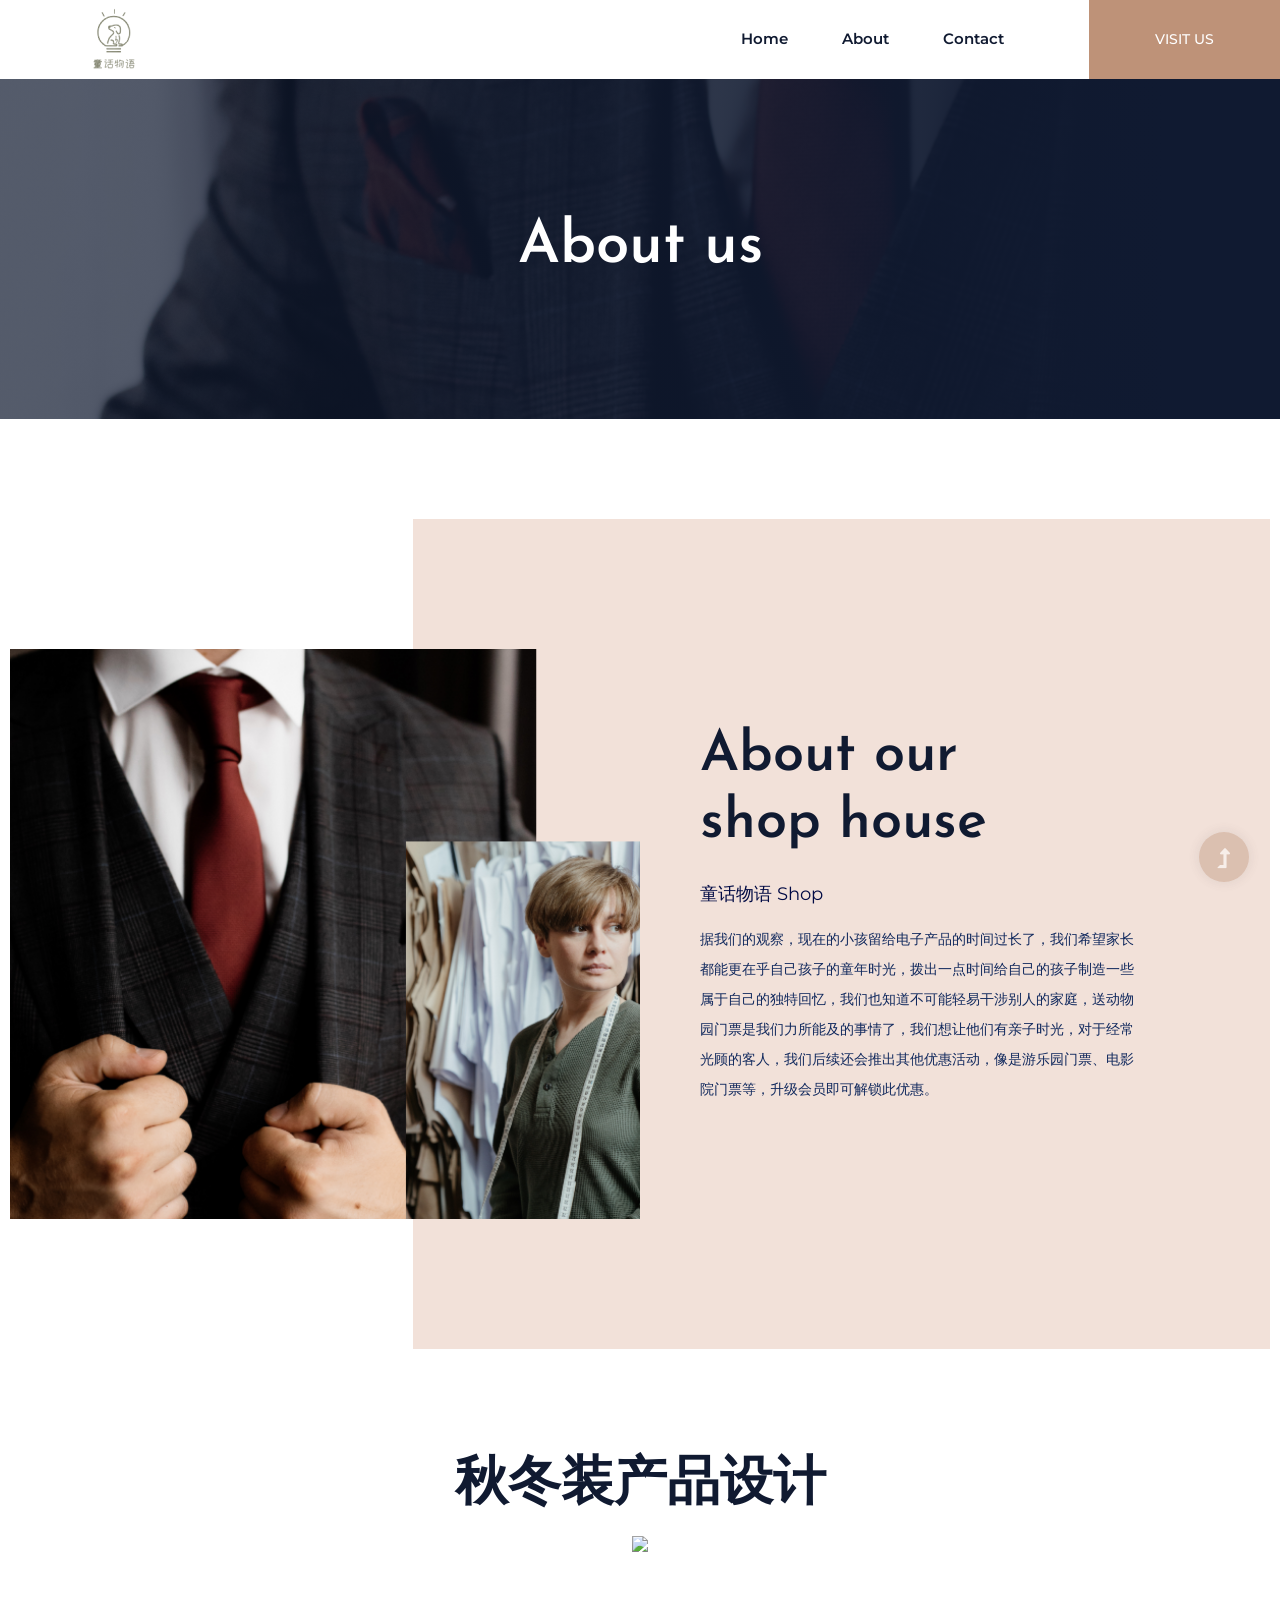
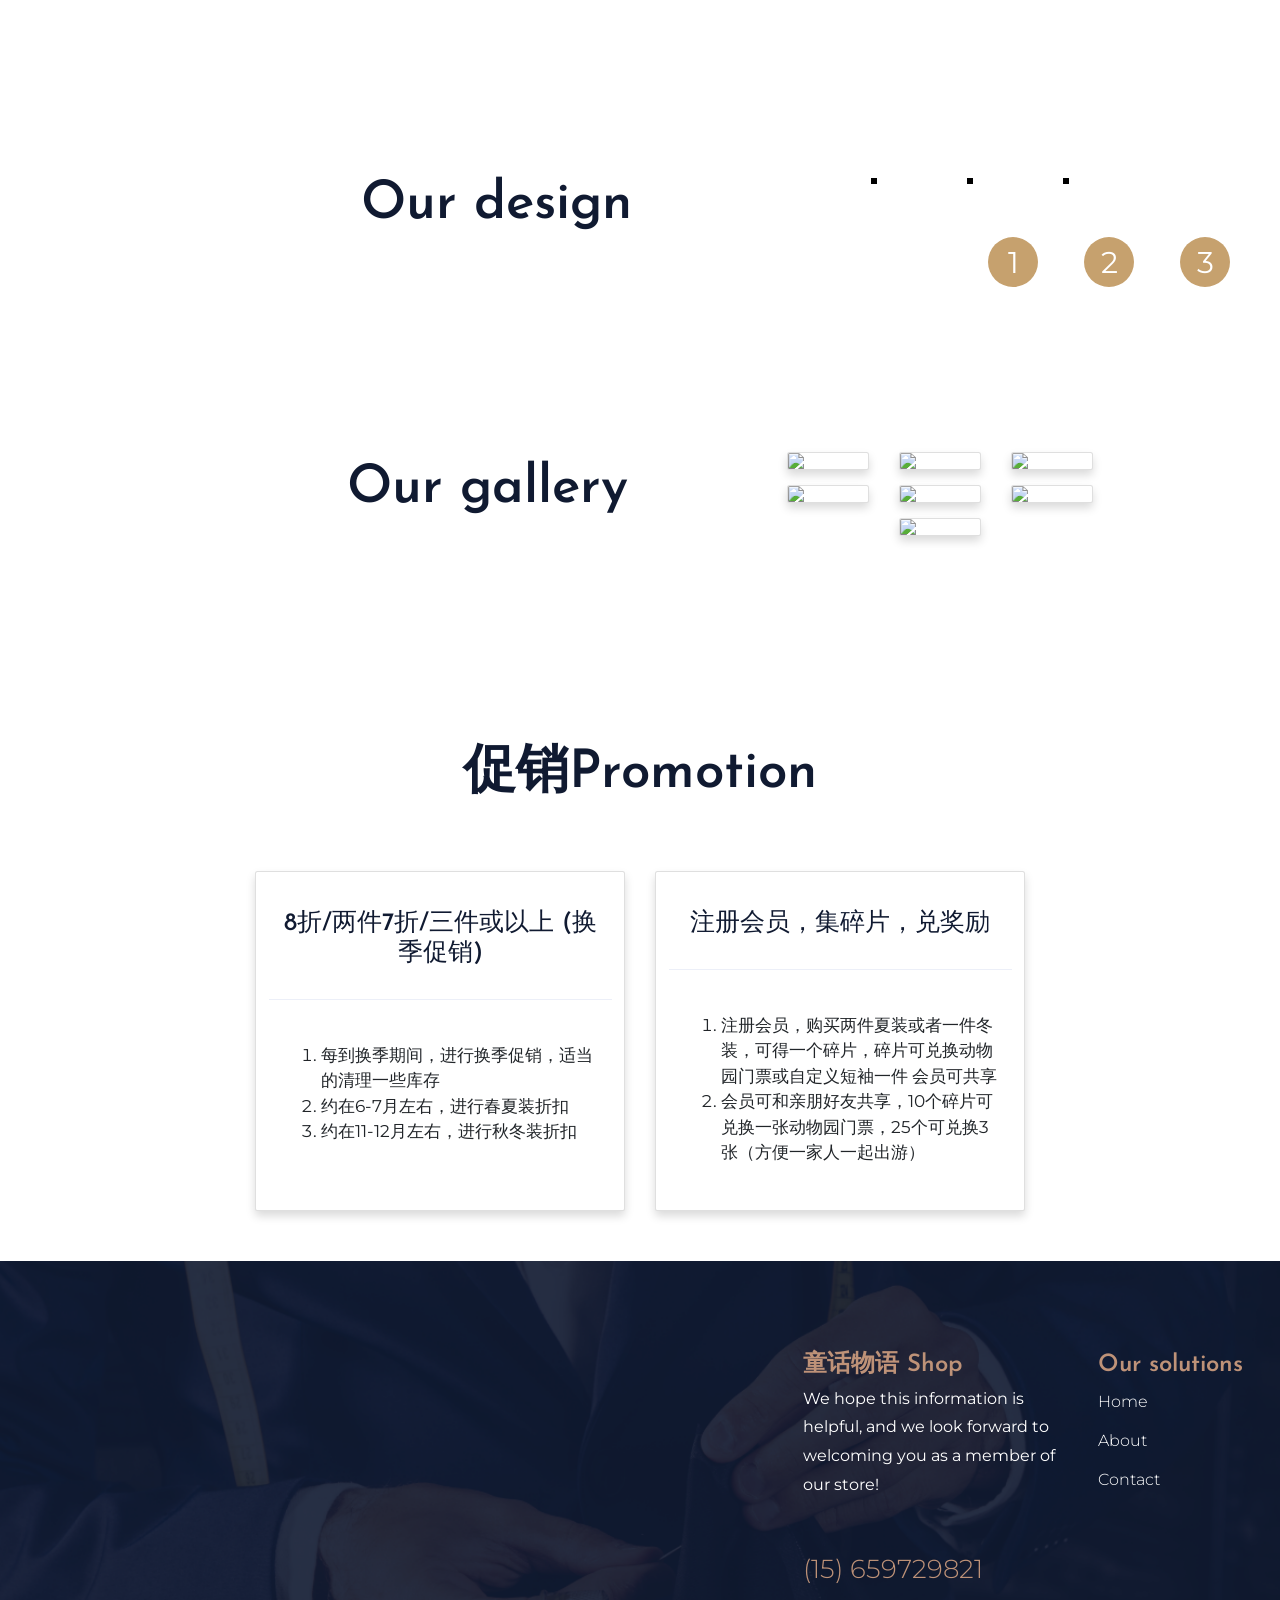
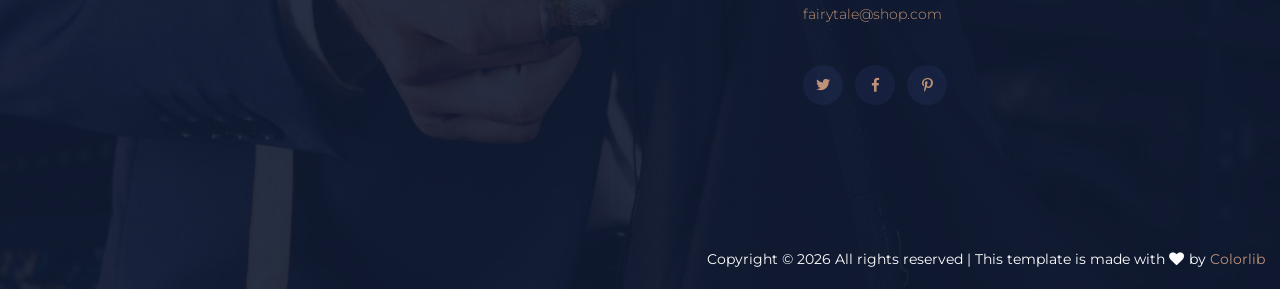
==== about.html @ 112ddabf "first commit" ====
<!DOCTYPE html>
<html class="no-js" lang="zxx">
  <head>
    <meta charset="utf-8" />
    <meta http-equiv="x-ua-compatible" content="ie=edge" />
    <title>Tailor | Template</title>
    <meta name="description" content="" />
    <meta name="viewport" content="width=device-width, initial-scale=1" />
    <link rel="manifest" href="site.webmanifest" />
    <link
      rel="shortcut icon"
      type="image/x-icon"
      href="assets/img/logoApp.ico"
    />

    <!-- CSS here -->
    <link rel="stylesheet" href="assets/css/bootstrap.min.css" />
    <link rel="stylesheet" href="assets/css/owl.carousel.min.css" />
    <link rel="stylesheet" href="assets/css/slicknav.css" />
    <link rel="stylesheet" href="assets/css/flaticon.css" />
    <link rel="stylesheet" href="assets/css/progressbar_barfiller.css" />
    <link rel="stylesheet" href="assets/css/gijgo.css" />
    <link rel="stylesheet" href="assets/css/animate.min.css" />
    <link rel="stylesheet" href="assets/css/animated-headline.css" />
    <link rel="stylesheet" href="assets/css/magnific-popup.css" />
    <link rel="stylesheet" href="assets/css/fontawesome-all.min.css" />
    <link rel="stylesheet" href="assets/css/themify-icons.css" />
    <link rel="stylesheet" href="assets/css/slick.css" />
    <link rel="stylesheet" href="assets/css/nice-select.css" />
    <link rel="stylesheet" href="assets/css/style.css" />
    <style>
      .lightbox:hover {
        /* opacity: 0.7; */
        background-color: rgba(46, 132, 206, 0.7);
        transition: 0.4s;
      }

      .lightbox:hover:after,
      .lightbox:hover:before {
        opacity: 0.7;
        background-color: rgba(46, 132, 206, 1);
        transition: 0.4s;
      }
      .lightbox img:hover {
        opacity: 0.7;
      }
    </style>
  </head>
  <body>
    <!-- ? Preloader Start -->
    <div id="preloader-active">
      <div class="preloader d-flex align-items-center justify-content-center">
        <div class="preloader-inner position-relative">
          <div class="preloader-circle"></div>
          <div class="preloader-img pere-text">
            <img src="assets/img/logo/logoApp.png" alt="" />
          </div>
        </div>
      </div>
    </div>
    <!-- Preloader Start-->
    <header>
      <!-- Header Start -->
      <div class="header-area header_area">
        <div class="main-header">
          <div class="header-bottom header-sticky">
            <!-- Logo -->
            <div class="logo">
              <a href="index.html"
                ><img src="assets/img/logo/logoApp.png" alt=""
              /></a>
            </div>
            <div class="header-left d-flex f-right align-items-center">
              <!-- Main-menu -->
              <div class="main-menu f-right d-none d-lg-block">
                <nav>
                  <ul id="navigation">
                    <li><a href="index.html">Home</a></li>
                    <li><a href="about.html">About</a></li>
                    <li><a href="contact.html">Contact</a></li>
                  </ul>
                </nav>
              </div>
              <!-- left Btn -->
              <div class="header-right-btn f-right d-none d-lg-block ml-30">
                <a href="about.html" class="header-btn">Visit Us</a>
              </div>
            </div>
            <!-- Mobile Menu -->
            <div class="col-12">
              <div class="mobile_menu d-block d-lg-none"></div>
            </div>
          </div>
        </div>
      </div>
      <!-- Header End -->
    </header>
    <main>
      <!--? slider Area Start-->
      <div class="slider-area position-relative">
        <div class="slider-active">
          <!-- Single Slider -->
          <div
            class="single-slider position-relative hero-overly slider-height2 d-flex align-items-center"
            data-background="assets/img/hero/h1_hero.png"
          >
            <div class="container">
              <div class="row d-flex justify-content-center">
                <div class="col-xl-6 col-lg-6 text-center">
                  <div class="hero-caption hero-caption2">
                    <h2 data-animation="fadeInLeft" data-delay=".4s">
                      About us
                    </h2>
                  </div>
                </div>
              </div>
            </div>
            <!-- Left img -->
          </div>
        </div>
      </div>
      <!-- slider Area End-->
      <!--? Visit Our Tailor Start -->
      <section class="visit-tailor-area fix mt-margin">
        <!--Right Contents  -->
        <div class="tailor-offers"></div>
        <!-- left Contents -->
        <div class="tailor-details">
          <h2>About our<br />shop house</h2>
          <p class="pera-top">童话物语 Shop</p>
          <p class="pera-bottom">
            据我们的观察，现在的小孩留给电子产品的时间过长了，我们希望家长都能更在乎自己孩子的童年时光，拨出一点时间给自己的孩子制造一些属于自己的独特回忆，我们也知道不可能轻易干涉别人的家庭，送动物园门票是我们力所能及的事情了，我们想让他们有亲子时光，对于经常光顾的客人，我们后续还会推出其他优惠活动，像是游乐园门票、电影院门票等，升级会员即可解锁此优惠。
          </p>
        </div>
      </section>
      <!-- Visit Our Tailor End -->
      <!--? Services Area Start -->
      <section class="categories-area section-padding40">
        <div class="container">
          <!-- section Tittle -->
          <div class="row justify-content-center">
            <div class="col-xl-6 col-lg-6 col-md-7 col-sm-9">
              <div class="section-tittle text-center mb-60">
                <h2>秋冬装产品设计</h2>
                <p>
                  <img width="600" src="https://i.imgur.com/oPpfltk.png" />
                </p>
              </div>
            </div>
          </div>
          <!-- <div class="row">
            <div class="col-lg-3 col-md-6 col-sm-6">
              <div
                class="single-cat mb-50 wow fadeInUp"
                data-wow-duration="1s"
                data-wow-delay=".2s"
              >
                <div class="cat-icon">
                  <img src="assets/img/icon/services1.svg" alt="" />
                </div>
                <div class="cat-cap">
                  <h5>Tailor Sweing</h5>
                  <p>
                    Lorem ipsum dolor sit amet, consectetur adipiscing elit.
                    Suspendisse varius enim in eros elementum tristique.
                  </p>
                </div>
              </div>
            </div>
            <div class="col-lg-3 col-md-6 col-sm-6">
              <div
                class="single-cat mb-50 wow fadeInUp"
                data-wow-duration="1s"
                data-wow-delay=".2s"
              >
                <div class="cat-icon">
                  <img src="assets/img/icon/services2.svg" alt="" />
                </div>
                <div class="cat-cap">
                  <h5>Tailor Sweing</h5>
                  <p>
                    Lorem ipsum dolor sit amet, consectetur adipiscing elit.
                    Suspendisse varius enim in eros elementum tristique.
                  </p>
                </div>
              </div>
            </div>
            <div class="col-lg-3 col-md-6 col-sm-6">
              <div
                class="single-cat mb-50 wow fadeInUp"
                data-wow-duration="1s"
                data-wow-delay=".4s"
              >
                <div class="cat-icon">
                  <img src="assets/img/icon/services3.svg" alt="" />
                </div>
                <div class="cat-cap">
                  <h5>Tailor Sweing</h5>
                  <p>
                    Lorem ipsum dolor sit amet, consectetur adipiscing elit.
                    Suspendisse varius enim in eros elementum tristique.
                  </p>
                </div>
              </div>
            </div>
            <div class="col-lg-3 col-md-6 col-sm-6">
              <div
                class="single-cat mb-50 wow fadeInUp"
                data-wow-duration="1s"
                data-wow-delay=".5s"
              >
                <div class="cat-icon">
                  <img src="assets/img/icon/services4.svg" alt="" />
                </div>
                <div class="cat-cap">
                  <h5>Tailor Sweing</h5>
                  <p>
                    Lorem ipsum dolor sit amet, consectetur adipiscing elit.
                    Suspendisse varius enim in eros elementum tristique.
                  </p>
                </div>
              </div>
            </div>
          </div> -->
        </div>
      </section>
      <section class="categories-area section-padding40">
        <div class="container">
          <!-- section Tittle -->
          <div class="row justify-content-center">
            <div class="col-xl-6 col-lg-6 col-md-7 col-sm-9">
              <div class="section-tittle text-center mb-60">
                <h2>Our design</h2>
              </div>
            </div>
            <div class="clients-area">
              <div class="container">
                <div class="row">
                  <div class="col-lg-4 col-md-6 col-sm-6">
                    <div
                      class="single-offers mb-50 wow fadeInUp"
                      data-wow-delay=".2s"
                    >
                      <div class="offers-img">
                        <img
                          src="https://i.imgur.com/0yXpZQu.png"
                          alt=""
                          style="border: 3px solid #000"
                        />
                      </div>
                      <div class="offers-cap">
                        <span>1</span>
                      </div>
                    </div>
                  </div>
                  <div class="col-lg-4 col-md-6 col-sm-6">
                    <div
                      class="single-offers mb-50 wow fadeInUp"
                      data-wow-delay=".4s"
                    >
                      <div class="offers-img">
                        <img
                          src="https://i.imgur.com/lC5nYD8.png"
                          alt=""
                          style="border: 3px solid #000"
                        />
                      </div>
                      <div class="offers-cap">
                        <span>2</span>
                      </div>
                    </div>
                  </div>
                  <div class="col-lg-4 col-md-6 col-sm-6">
                    <div
                      class="single-offers mb-50 wow fadeInUp"
                      data-wow-delay=".6s"
                    >
                      <div class="offers-img">
                        <img
                          src="https://i.imgur.com/r3qnE1o.png"
                          alt=""
                          style="border: 3px solid #000"
                        />
                      </div>
                      <div class="offers-cap">
                        <span>3</span>
                      </div>
                    </div>
                  </div>
                </div>
              </div>
            </div>
          </div>
          <!-- <div class="row">
            <div class="col-lg-3 col-md-6 col-sm-6">
              <div
                class="single-cat mb-50 wow fadeInUp"
                data-wow-duration="1s"
                data-wow-delay=".2s"
              >
                <div class="cat-icon">
                  <img src="assets/img/icon/services1.svg" alt="" />
                </div>
                <div class="cat-cap">
                  <h5>Tailor Sweing</h5>
                  <p>
                    Lorem ipsum dolor sit amet, consectetur adipiscing elit.
                    Suspendisse varius enim in eros elementum tristique.
                  </p>
                </div>
              </div>
            </div>
            <div class="col-lg-3 col-md-6 col-sm-6">
              <div
                class="single-cat mb-50 wow fadeInUp"
                data-wow-duration="1s"
                data-wow-delay=".2s"
              >
                <div class="cat-icon">
                  <img src="assets/img/icon/services2.svg" alt="" />
                </div>
                <div class="cat-cap">
                  <h5>Tailor Sweing</h5>
                  <p>
                    Lorem ipsum dolor sit amet, consectetur adipiscing elit.
                    Suspendisse varius enim in eros elementum tristique.
                  </p>
                </div>
              </div>
            </div>
            <div class="col-lg-3 col-md-6 col-sm-6">
              <div
                class="single-cat mb-50 wow fadeInUp"
                data-wow-duration="1s"
                data-wow-delay=".4s"
              >
                <div class="cat-icon">
                  <img src="assets/img/icon/services3.svg" alt="" />
                </div>
                <div class="cat-cap">
                  <h5>Tailor Sweing</h5>
                  <p>
                    Lorem ipsum dolor sit amet, consectetur adipiscing elit.
                    Suspendisse varius enim in eros elementum tristique.
                  </p>
                </div>
              </div>
            </div>
            <div class="col-lg-3 col-md-6 col-sm-6">
              <div
                class="single-cat mb-50 wow fadeInUp"
                data-wow-duration="1s"
                data-wow-delay=".5s"
              >
                <div class="cat-icon">
                  <img src="assets/img/icon/services4.svg" alt="" />
                </div>
                <div class="cat-cap">
                  <h5>Tailor Sweing</h5>
                  <p>
                    Lorem ipsum dolor sit amet, consectetur adipiscing elit.
                    Suspendisse varius enim in eros elementum tristique.
                  </p>
                </div>
              </div>
            </div>
          </div> -->
        </div>
      </section>
      <section class="categories-area section-padding40">
        <div class="container">
          <!-- section Tittle -->
          <div class="row justify-content-center">
            <div class="col-xl-6 col-lg-6 col-md-7 col-sm-9">
              <div class="section-tittle text-center mb-60">
                <h2>Our gallery</h2>
              </div>
            </div>
            <div class="clients-area">
              <div class="row d-flex justify-content-center">
                <div class="col-md-4 col-sm-12">
                  <div
                    class="card shadow mb-4 lightbox"
                    data-toggle="modal"
                    data-target="#modal"
                    data-index="0"
                  >
                    <!-- https://unsplash.com/photos/351cPhSfl6g by @korpa -->
                    <!-- prettier-ignore -->
                    <img
                    class="card-img-top card-img-bottom img-fluid"
                    srcset="https://i.imgur.com/Tbj4dji.png 640w,
                    https://i.imgur.com/Tbj4dji.png 1280w"
                    src="https://i.imgur.com/Tbj4dji.png"
                  />
                  </div>
                </div>
                <div class="col-md-4 col-sm-12">
                  <div
                    class="card shadow mb-4 lightbox"
                    data-toggle="modal"
                    data-target="#modal"
                    data-index="1"
                  >
                    <!-- https://unsplash.com/photos/kFHz9Xh3PPU by @jmsdono -->
                    <!-- prettier-ignore -->
                    <img
                    class="card-img-top card-img-bottom img-fluid"
                    srcset="https://i.imgur.com/PA7a4av.png 640w,
                    https://i.imgur.com/PA7a4av.png 1280w"
                    src="https://i.imgur.com/PA7a4av.png"
                  />
                  </div>
                </div>
                <div class="col-md-4 col-sm-12">
                  <div
                    class="card shadow mb-4 lightbox"
                    data-toggle="modal"
                    data-target="#modal"
                    data-index="2"
                  >
                    <!-- https://unsplash.com/photos/NeCNxRwobes by @roland_loesslein -->
                    <!-- prettier-ignore -->
                    <img
                    class="card-img-top card-img-bottom img-fluid"
                    srcset="https://i.imgur.com/HpT7RE6.png 640w,
                    https://i.imgur.com/HpT7RE6.png 1280w"
                    src="https://i.imgur.com/HpT7RE6.png"
                  />
                  </div>
                </div>
                <div class="col-md-4 col-sm-12">
                  <div
                    class="card shadow mb-4 lightbox"
                    data-toggle="modal"
                    data-target="#modal"
                    data-index="2"
                  >
                    <!-- https://unsplash.com/photos/NeCNxRwobes by @roland_loesslein -->
                    <!-- prettier-ignore -->
                    <img
                    class="card-img-top card-img-bottom img-fluid"
                    srcset="https://i.imgur.com/o5MWYK9.png 640w,
                    https://i.imgur.com/o5MWYK9.png 1280w"
                    src="https://i.imgur.com/o5MWYK9.png"
                  />
                  </div>
                </div>
                <div class="col-md-4 col-sm-12">
                  <div
                    class="card shadow mb-4 lightbox"
                    data-toggle="modal"
                    data-target="#modal"
                    data-index="2"
                  >
                    <!-- https://unsplash.com/photos/NeCNxRwobes by @roland_loesslein -->
                    <!-- prettier-ignore -->
                    <img
                    class="card-img-top card-img-bottom img-fluid"
                    srcset="https://i.imgur.com/wUMF0ku.png 640w,
                    https://i.imgur.com/wUMF0ku.png 1280w"
                    src="https://i.imgur.com/wUMF0ku.png"
                  />
                  </div>
                </div>
                <div class="col-md-4 col-sm-12">
                  <div
                    class="card shadow mb-4 lightbox"
                    data-toggle="modal"
                    data-target="#modal"
                    data-index="2"
                  >
                    <!-- https://unsplash.com/photos/NeCNxRwobes by @roland_loesslein -->
                    <!-- prettier-ignore -->
                    <img
                    class="card-img-top card-img-bottom img-fluid"
                    srcset="https://i.imgur.com/Fc6J9Ws.png 640w,
                    https://i.imgur.com/Fc6J9Ws.png 1280w"
                    src="https://i.imgur.com/Fc6J9Ws.png"
                  />
                  </div>
                </div>
                <div class="col-md-4 col-sm-12">
                  <div
                    class="card shadow mb-4 lightbox"
                    data-toggle="modal"
                    data-target="#modal"
                    data-index="2"
                  >
                    <!-- https://unsplash.com/photos/NeCNxRwobes by @roland_loesslein -->
                    <!-- prettier-ignore -->
                    <img
                    class="card-img-top card-img-bottom img-fluid"
                    srcset="https://i.imgur.com/VTUPKla.png 640w,
                    https://i.imgur.com/VTUPKla.png 1280w"
                    src="https://i.imgur.com/VTUPKla.png"
                  />
                  </div>
                </div>
              </div>
            </div>
          </div>
          <!-- <div class="row">
            <div class="col-lg-3 col-md-6 col-sm-6">
              <div
                class="single-cat mb-50 wow fadeInUp"
                data-wow-duration="1s"
                data-wow-delay=".2s"
              >
                <div class="cat-icon">
                  <img src="assets/img/icon/services1.svg" alt="" />
                </div>
                <div class="cat-cap">
                  <h5>Tailor Sweing</h5>
                  <p>
                    Lorem ipsum dolor sit amet, consectetur adipiscing elit.
                    Suspendisse varius enim in eros elementum tristique.
                  </p>
                </div>
              </div>
            </div>
            <div class="col-lg-3 col-md-6 col-sm-6">
              <div
                class="single-cat mb-50 wow fadeInUp"
                data-wow-duration="1s"
                data-wow-delay=".2s"
              >
                <div class="cat-icon">
                  <img src="assets/img/icon/services2.svg" alt="" />
                </div>
                <div class="cat-cap">
                  <h5>Tailor Sweing</h5>
                  <p>
                    Lorem ipsum dolor sit amet, consectetur adipiscing elit.
                    Suspendisse varius enim in eros elementum tristique.
                  </p>
                </div>
              </div>
            </div>
            <div class="col-lg-3 col-md-6 col-sm-6">
              <div
                class="single-cat mb-50 wow fadeInUp"
                data-wow-duration="1s"
                data-wow-delay=".4s"
              >
                <div class="cat-icon">
                  <img src="assets/img/icon/services3.svg" alt="" />
                </div>
                <div class="cat-cap">
                  <h5>Tailor Sweing</h5>
                  <p>
                    Lorem ipsum dolor sit amet, consectetur adipiscing elit.
                    Suspendisse varius enim in eros elementum tristique.
                  </p>
                </div>
              </div>
            </div>
            <div class="col-lg-3 col-md-6 col-sm-6">
              <div
                class="single-cat mb-50 wow fadeInUp"
                data-wow-duration="1s"
                data-wow-delay=".5s"
              >
                <div class="cat-icon">
                  <img src="assets/img/icon/services4.svg" alt="" />
                </div>
                <div class="cat-cap">
                  <h5>Tailor Sweing</h5>
                  <p>
                    Lorem ipsum dolor sit amet, consectetur adipiscing elit.
                    Suspendisse varius enim in eros elementum tristique.
                  </p>
                </div>
              </div>
            </div>
          </div> -->
        </div>
      </section>
      <section class="categories-area section-padding40">
        <div class="container">
          <!-- section Tittle -->
          <div class="row justify-content-center">
            <div class="col-12">
              <div class="section-tittle text-center mb-60">
                <h2>促销Promotion</h2>
              </div>
            </div>
            <div class="col-12 clients-area">
              <div class="row d-flex justify-content-center">
                <div class="col-md-4 col-sm-12">
                  <div class="card shadow" style="height: 340px">
                    <div class="card-body">
                      <h3
                        class="card-title"
                        style="
                          font-size: 25px;
                          text-align: center;
                          margin: 25px 5px 0 5px;
                        "
                      >
                        8折/两件7折/三件或以上 (换季促销)
                      </h3>
                      <hr />
                      <div class="card-body" style="font-size: 17px">
                        <ol style="list-style: unset !important">
                          <li style="list-style: decimal !important">
                            每到换季期间，进行换季促销，适当的清理一些库存
                          </li>
                          <li style="list-style: decimal !important">
                            约在6-7月左右，进行春夏装折扣
                          </li>
                          <li style="list-style: decimal !important">
                            约在11-12月左右，进行秋冬装折扣
                          </li>
                        </ol>
                      </div>
                    </div>
                  </div>
                </div>
                <div class="col-md-4 col-sm-12">
                  <div class="card shadow" style="height: 340px">
                    <div class="card-body">
                      <h3
                        class="card-title"
                        style="
                          font-size: 25px;
                          text-align: center;
                          margin: 25px 5px 0 5px;
                        "
                      >
                        注册会员，集碎片，兑奖励
                      </h3>
                      <hr />
                      <div class="card-body" style="font-size: 17px">
                        <ol style="list-style: unset !important">
                          <li style="list-style: decimal !important">
                            注册会员，购买两件夏装或者一件冬装，可得一个碎片，碎片可兑换动物园门票或自定义短袖一件
                            会员可共享
                          </li>
                          <li style="list-style: decimal !important">
                            会员可和亲朋好友共享，10个碎片可兑换一张动物园门票，25个可兑换3张（方便一家人一起出游）
                          </li>
                        </ol>
                      </div>
                    </div>
                  </div>
                </div>
              </div>
            </div>
          </div>
          <!-- <div class="row">
            <div class="col-lg-3 col-md-6 col-sm-6">
              <div
                class="single-cat mb-50 wow fadeInUp"
                data-wow-duration="1s"
                data-wow-delay=".2s"
              >
                <div class="cat-icon">
                  <img src="assets/img/icon/services1.svg" alt="" />
                </div>
                <div class="cat-cap">
                  <h5>Tailor Sweing</h5>
                  <p>
                    Lorem ipsum dolor sit amet, consectetur adipiscing elit.
                    Suspendisse varius enim in eros elementum tristique.
                  </p>
                </div>
              </div>
            </div>
            <div class="col-lg-3 col-md-6 col-sm-6">
              <div
                class="single-cat mb-50 wow fadeInUp"
                data-wow-duration="1s"
                data-wow-delay=".2s"
              >
                <div class="cat-icon">
                  <img src="assets/img/icon/services2.svg" alt="" />
                </div>
                <div class="cat-cap">
                  <h5>Tailor Sweing</h5>
                  <p>
                    Lorem ipsum dolor sit amet, consectetur adipiscing elit.
                    Suspendisse varius enim in eros elementum tristique.
                  </p>
                </div>
              </div>
            </div>
            <div class="col-lg-3 col-md-6 col-sm-6">
              <div
                class="single-cat mb-50 wow fadeInUp"
                data-wow-duration="1s"
                data-wow-delay=".4s"
              >
                <div class="cat-icon">
                  <img src="assets/img/icon/services3.svg" alt="" />
                </div>
                <div class="cat-cap">
                  <h5>Tailor Sweing</h5>
                  <p>
                    Lorem ipsum dolor sit amet, consectetur adipiscing elit.
                    Suspendisse varius enim in eros elementum tristique.
                  </p>
                </div>
              </div>
            </div>
            <div class="col-lg-3 col-md-6 col-sm-6">
              <div
                class="single-cat mb-50 wow fadeInUp"
                data-wow-duration="1s"
                data-wow-delay=".5s"
              >
                <div class="cat-icon">
                  <img src="assets/img/icon/services4.svg" alt="" />
                </div>
                <div class="cat-cap">
                  <h5>Tailor Sweing</h5>
                  <p>
                    Lorem ipsum dolor sit amet, consectetur adipiscing elit.
                    Suspendisse varius enim in eros elementum tristique.
                  </p>
                </div>
              </div>
            </div>
          </div> -->
        </div>
      </section>
      <!--? Services Area End -->
      <!--? video_start -->
      <!-- video_end -->
      <!--? Testimonial Area Start -->
      <!--? Testimonial Area End -->
      <!--? instagram-social start -->
      <!-- instagram-social End -->
    </main>
    <footer>
      <div
        class="footer-wrapper section-bg2 pl-100"
        data-background="assets/img/gallery/footer-bg.png"
      >
        <!-- Footer Start-->
        <div class="footer-area footer-padding">
          <div class="container">
            <div class="row justify-content-end">
              <div class="col-xl-3 col-lg-4 col-md-4 col-sm-6">
                <div class="single-footer-caption mb-50">
                  <div class="single-footer-caption mb-30">
                    <!-- logo -->
                    <!-- <div class="footer-logo mb-35"> -->
                    <a href="index.html">
                      <h4
                        style="
                          color: #be9278;
                          font-size: 24px;
                          font-weight: 600;
                        "
                      >
                        童话物语 Shop
                      </h4>
                      <!-- <img src="assets/img/logo/logoApp.png" alt=""
                        /> -->
                    </a>
                    <!-- </div> -->
                    <div class="footer-tittle">
                      <div class="footer-pera">
                        <p>
                          We hope this information is helpful, and we look
                          forward to welcoming you as a member of our store!
                        </p>
                      </div>
                      <ul class="mb-40">
                        <li class="number">
                          <a href="#">(15) 659729821</a>
                        </li>
                        <li class="number2">
                          <a href="#">fairytale@shop.com</a>
                        </li>
                      </ul>
                    </div>
                    <!-- social -->
                    <div class="footer-social">
                      <a href="#"><i class="fab fa-twitter"></i></a>
                      <a href="https://bit.ly/sai4ull"
                        ><i class="fab fa-facebook-f"></i
                      ></a>
                      <a href="#"><i class="fab fa-pinterest-p"></i></a>
                    </div>
                  </div>
                </div>
              </div>
              <div class="col-xl-2 col-lg-4 col-md-4 col-sm-6">
                <div class="single-footer-caption">
                  <div class="footer-tittle">
                    <h4 style="margin-bottom: 10px">Our solutions</h4>
                    <ul>
                      <li><a href="index.html">Home</a></li>
                      <li><a href="about.html">About</a></li>
                      <li><a href="contact.html">Contact</a></li>
                    </ul>
                  </div>
                </div>
              </div>
            </div>
          </div>
        </div>
        <!-- footer-bottom area -->
        <div class="footer-bottom-area">
          <div class="container">
            <div class="footer-border">
              <div class="row align-items-center">
                <div class="col-xl-12">
                  <div class="footer-copy-right text-right">
                    <p>
                      <!-- Link back to Colorlib can't be removed. Template is licensed under CC BY 3.0. -->
                      Copyright &copy;
                      <script>
                        document.write(new Date().getFullYear())
                      </script>
                      All rights reserved | This template is made with
                      <i class="fa fa-heart" aria-hidden="true"></i> by
                      <a href="https://colorlib.com" target="_blank"
                        >Colorlib</a
                      >
                      <!-- Link back to Colorlib can't be removed. Template is licensed under CC BY 3.0. -->
                    </p>
                  </div>
                </div>
              </div>
            </div>
          </div>
        </div>
        <!-- Footer End-->
        <!-- Map -->
        <div class="map-area">
          <div class="map-area">
            <iframe
              src="https://www.google.com/maps/embed?pb=!1m18!1m12!1m3!1d231605.37402174814!2d118.41886599748258!3d24.90364436288962!2m3!1f0!2f0!3f0!3m2!1i1024!2i768!4f13.1!3m3!1m2!1s0x3414d42b1f3e5715%3A0x4335ae0bb208b109!2sQuanzhou%2C%20Fujian%2C%20Tiongkok!5e0!3m2!1sid!2sid!4v1700621803892!5m2!1sid!2sid"
              width="600"
              height="450"
              style="border: 0"
              allowfullscreen=""
              loading="lazy"
              referrerpolicy="no-referrer-when-downgrade"
            ></iframe>
          </div>
        </div>
      </div>
    </footer>
    <!-- Scroll Up -->
    <div id="back-top">
      <a title="Go to Top" href="#"> <i class="fas fa-level-up-alt"></i></a>
    </div>

    <!-- gallery image modal -->
    <div
      class="modal"
      id="modal"
      tabindex="-1"
      role="dialog"
      aria-hidden="true"
    >
      <div class="modal-dialog modal-dialog-centered modal-xl" role="document">
        <div class="modal-content">
          <div class="modal-body" style="background-color: #aaa">
            <div
              id="carouselIndicators"
              class="carousel slide"
              data-ride="carousel"
            >
              <ol class="carousel-indicators">
                <!-- carousel indicators go here -->
              </ol>
              <div class="carousel-inner">
                <!-- carousel slides go here -->
              </div>
              <a
                class="carousel-control-prev"
                href="#carouselIndicators"
                role="button"
                data-slide="prev"
              >
                <!-- prettier-ignore -->
                <span class="carousel-control-prev-icon" aria-hidden="true"></span>
                <span class="sr-only">Previous</span>
              </a>
              <a
                class="carousel-control-next"
                href="#carouselIndicators"
                role="button"
                data-slide="next"
              >
                <!-- prettier-ignore -->
                <span class="carousel-control-next-icon" aria-hidden="true"></span>
                <span class="sr-only">Next</span>
              </a>
            </div>
          </div>
        </div>
      </div>
    </div>

    <!-- JS here -->
    <script src="./assets/js/vendor/modernizr-3.5.0.min.js"></script>
    <!-- Jquery, Popper, Bootstrap -->
    <script src="./assets/js/vendor/jquery-1.12.4.min.js"></script>
    <!-- <script src="https://unpkg.com/jquery@3.4.1/dist/jquery.slim.min.js"></script> -->
    <script src="./assets/js/popper.min.js"></script>
    <script src="./assets/js/bootstrap.min.js"></script>
    <!-- Jquery Mobile Menu -->
    <script src="./assets/js/jquery.slicknav.min.js"></script>

    <!-- Jquery Slick , Owl-Carousel Plugins -->
    <script src="./assets/js/owl.carousel.min.js"></script>
    <script src="./assets/js/slick.min.js"></script>
    <!-- One Page, Animated-HeadLin -->
    <script src="./assets/js/wow.min.js"></script>
    <script src="./assets/js/animated.headline.js"></script>
    <script src="./assets/js/jquery.magnific-popup.js"></script>

    <!-- Date Picker -->
    <script src="./assets/js/gijgo.min.js"></script>
    <!-- Nice-select, sticky -->
    <script src="./assets/js/jquery.nice-select.min.js"></script>
    <script src="./assets/js/jquery.sticky.js"></script>
    <!-- Progress -->
    <script src="./assets/js/jquery.barfiller.js"></script>

    <!-- counter , waypoint,Hover Direction -->
    <script src="./assets/js/jquery.counterup.min.js"></script>
    <script src="./assets/js/waypoints.min.js"></script>
    <script src="./assets/js/jquery.countdown.min.js"></script>
    <script src="./assets/js/hover-direction-snake.min.js"></script>

    <!-- contact js -->
    <script src="./assets/js/contact.js"></script>
    <script src="./assets/js/jquery.form.js"></script>
    <script src="./assets/js/jquery.validate.min.js"></script>
    <script src="./assets/js/mail-script.js"></script>
    <script src="./assets/js/jquery.ajaxchimp.min.js"></script>

    <!-- Jquery Plugins, main Jquery -->
    <script src="./assets/js/plugins.js"></script>
    <script src="./assets/js/main.js"></script>
    <script>
      ;(({ $ }) => {
        $(() => {
          // Add the indicators and slides.
          // You could just hardcode this into the markup and toggle the active class only.
          $("#modal").on("show.bs.modal", function (event) {
            const $card = $(event.relatedTarget)
            const $cardImages = $("img.card-img-top.card-img-bottom.img-fluid")
            const activeCardIndex = $card.data("index")

            $cardImages.each((i) => {
              $("ol.carousel-indicators").append(
                // prettier-ignore
                `<li data-target="#carouselIndicators" data-slide-to="${i}" class="${i === activeCardIndex ? 'active' : ''}"></li>`,
              )
            })

            $cardImages.each(function (i) {
              $("div.carousel-inner").append(
                // prettier-ignore
                `<div class="carousel-item ${i === activeCardIndex ? 'active' : ''}"><img class="d-block rounded-lg w-100" srcset="${$(this).attr('srcset')}" src="${$(this).attr('src')}" /></div>`,
              )
            })
          })

          // Clean-up
          $("#modal").on("hidden.bs.modal", () => {
            $("ol.carousel-indicators").empty()
            $("div.carousel-inner").empty()
          })
        })
      })(window)
    </script>
  </body>
</html>
---- assets/css/progressbar_barfiller.css ----
/* Custom Code skills */
.single-skill{
  display: flex;
}

.single-skill span {
	color: #79838b;
	font-size: 13px;
	font-weight: 300;
	letter-spacing: 0;
	margin-bottom: 14px;
	display: block;
}
.single-skill .bar-progress {
	width: 100%;
}
.single-skill .bar-title {
  width: 20%;
  margin-bottom: 19px;
}

.skills-content {
  padding-top: 200px;
  padding-left: 70px;
}

.skills-shape-bg {
  height: 651px;
  width: 868px;
  position: absolute;
  content: "";
  border: 2px solid #4d4d4d;
  left: 40%;
  top: 255px;
}

.skills-shape-bg::before {
  position: absolute;
  content: "";
  height: 465px;
  width: 300px;
  border: 2px solid #4d4d4d;
  left: -35%;
  top: 50%;
  transform: translateY(-50%);
  border-right: 0;
}



/* Default */
.barfiller {
	width: 100%;
	height: 10px;
	background: #f6f9fc;
  position: relative;
  border-radius: 5px;
}

.barfiller .fill {
  display: block;
  position: relative;
  width: 0px;
  height: 100%;
  background: #333;
  z-index: 1;
  border-radius: 5px;
}

.barfiller .tipWrap { display: none; }

.barfiller .tip {
  margin-top: -28px;
  padding: 2px 4px;
  font-size: 16px;
  color: #09cc7f;
  left: 0px;
  position: absolute;
  z-index: 2;
  background: transparent;
  font-weight: 800;
}

.barfiller .tip:after {
  border: solid;
  border-color: rgba(0,0,0,.8) transparent;
  border-width: 6px 6px 0 6px;
  content: "";
  display: block;
  position: absolute;
  left: 9px;
  top: 100%;
  z-index: 9;
  display: none;
  
}
---- assets/css/gijgo.css ----
.gj-button {
    background-color: #f5f5f5;
    border: 1px solid #ddd;
    color: #000;
    border-radius: 3px;
    padding: 6px 10px;
    cursor: pointer;
}

.gj-unselectable {
    -webkit-touch-callout: none;
    -webkit-user-select: none;
    -khtml-user-select: none;
    -moz-user-select: none;
    -ms-user-select: none;
    user-select: none;
}

.gj-row {
    display: -webkit-box;
    display: -ms-flexbox;
    display: flex;
    -ms-flex-wrap: wrap;
    flex-wrap: wrap;
}

.gj-margin-left-5 {
    margin-left: 5px;
}

.gj-margin-left-10 {
    margin-left: 10px;
}

.gj-width-full {
    width: 100%;
}

.gj-cursor-pointer {
    cursor: pointer;
}

.gj-text-align-center {
    text-align: center;
}

.gj-font-size-16 {
    font-size: 16px;
}

.gj-hidden {
    display: none;
}

/** Material Design */
.gj-button-md {
    background: 0 0;
    border: none;
    border-radius: 2px;
    color: rgba(0, 0, 0, 0.87);
    position: relative;
    height: 36px;
    margin: 0;
    min-width: 64px;
    padding: 0 16px;
    display: inline-block;
    font-family: "Roboto","Helvetica","Arial",sans-serif;
    font-size: 1rem;
    font-weight: 500;
    text-transform: uppercase;
    letter-spacing: 0;
    overflow: hidden;
    will-change: box-shadow;
    transition: box-shadow .2s cubic-bezier(.4,0,1,1),background-color .2s cubic-bezier(.4,0,.2,1),color .2s cubic-bezier(.4,0,.2,1);
    outline: none;
    cursor: pointer;
    text-decoration: none;
    text-align: center;
    line-height: 36px;
    vertical-align: middle;
    overflow: hidden;
    -webkit-user-select: none;
    -moz-user-select: none;
    -ms-user-select: none;
    user-select: none;
}

.gj-button-md:hover {
    background-color: rgba(158,158,158,.2);
}

.gj-button-md:disabled {
    color: rgba(0,0,0,.26);
    background: 0 0;
}

.gj-button-md .material-icons,
.gj-button-md .gj-icon {
    vertical-align: middle;
    /*font-size: 1.3rem;
    margin-right: 4px;*/
}

.gj-button-md.gj-button-md-icon {
    width: 24px;
    height: 31px;
    min-width: 24px;
    padding: 0px;
    display: table;
}

.gj-button-md.gj-button-md-icon .material-icons,
.gj-button-md.gj-button-md-icon .gj-icon {
    display: table-cell;
    margin-right: 0px;
    width: 24px;
    height: 24px;
}

.gj-button-md.active {
    background-color: rgba(158,158,158,.4);
}

.gj-button-md-group {
    position: relative;
    display: inline-block;
    vertical-align: middle;
}
.gj-textbox-md {
	/* border: none; */
	/* border-bottom: 1px solid rgba(0,0,0,.42); */
	display: block;
	font-family: "Helvetica","Arial",sans-serif;
	font-size: 16px;
	line-height: 16px;
	/* padding: 4px 0px; */
	margin: 0;
	/* width: 100%; */
	background: 0 0;
	/* text-align: ; */
	color: rgba(0,0,0,.87);
	padding-left: 44px;
	border: 1px solid #dca73a;
	/* padding: 15px 15px; */
	/* text-align: center; */
	width: 177px;
	height: 55px;
	border-radius: 5px;
}
.gj-textbox-md:focus,
.gj-textbox-md:active {
    /* border-bottom: 2px solid rgba(0,0,0,.42); */
    outline: none;
}

.gj-textbox-md::placeholder {
    color: #8e8e8e;
}

.gj-textbox-md:-ms-input-placeholder {
    color: #8e8e8e;
}

.gj-textbox-md::-ms-input-placeholder {
    color: #8e8e8e;
}

.gj-md-spacer-24 {
    min-width: 24px;
    width: 24px;
    display: inline-block;
}

.gj-md-spacer-32 {
    min-width: 32px;
    width: 32px;
    display: inline-block;
}

.gj-modal {
    position: fixed;
    top: 0;
    right: 0;
    bottom: 0;
    left: 0;
    z-index: 1203;
    display: none;
    overflow: hidden;
    -webkit-overflow-scrolling: touch;
    outline: 0;
    background-color: rgba(0, 0, 0, 0.54118);
    transition: 200ms ease opacity;
    will-change: opacity;
}

/* List */
ul.gj-list li [data-role="wrapper"] {
    display: table;
    width: 100%;
}

ul.gj-list li [data-role="checkbox"] {
    display: table-cell;
    vertical-align:middle;
    text-align:center;
}

ul.gj-list li [data-role="image"] {
    display: table-cell;
    vertical-align:middle;
    text-align:center;
}

ul.gj-list li [data-role="display"] {
    display: table-cell;
    vertical-align:middle;
    cursor: pointer;
}

ul.gj-list li [data-role="display"]:empty:before {
  content: "\200b"; /* unicode zero width space character */
}

/* List - Bootstrap */
ul.gj-list-bootstrap {
    padding-left: 0px;
    margin-bottom: 0px;
}

ul.gj-list-bootstrap li {
    padding: 0px;
}

ul.gj-list-bootstrap li [data-role="wrapper"] {
    padding: 0px 10px;
}

ul.gj-list-bootstrap li [data-role="checkbox"] {
    width: 24px;
    padding: 3px;
}

ul.gj-list-bootstrap li [data-role="image"] {
    width: 24px;
    height: 24px;
}

ul.gj-list-bootstrap li [data-role="display"] {
    padding: 8px 0px 8px 4px;
}

.list-group-item.active ul li, .list-group-item.active:focus ul li, .list-group-item.active:hover ul li {
    text-shadow: none;
    color:initial;
}

/* List - Material Design */
ul.gj-list-md {
    padding: 0px;
    list-style: none;
    list-style-type: none;
    line-height: 24px;
    letter-spacing: 0;
    color: #616161; /* Gray 700 */
}

ul.gj-list-md li {
    display: list-item;
    list-style-type: none;
    padding: 0px;
    min-height: unset;
    box-sizing: border-box;
    align-items: center;
    cursor: default;
    overflow: hidden;

    font-family: "Roboto","Helvetica","Arial",sans-serif;
    font-size: 16px;
    font-weight: 400;
    letter-spacing: .04em;
    line-height: 1;
    
    -webkit-flex-direction: row;
    -ms-flex-direction: row;
    flex-direction: row;
    -webkit-flex-wrap: nowrap;
    -ms-flex-wrap: nowrap;
    flex-wrap: nowrap;
}

ul.gj-list-md li [data-role="checkbox"] {
    height: 24px;
    width: 24px;
}

ul.gj-list-md li [data-role="image"] {
    height: 24px;
    width: 24px;
}

ul.gj-list-md li [data-role="display"] {
    padding: 8px 0px 8px 5px;
    order: 0;
    flex-grow: 2;
    text-decoration: none;
    box-sizing: border-box;
    align-items: center;
    text-align: left;
    color: rgba(0,0,0,.87);
}

ul.gj-list-md li.disabled>[data-role="wrapper"]>[data-role="display"] {
    color: #9E9E9E; /* Gray 500 */
}

.gj-list-md-active {
    background: #e0e0e0;
    color: #3f51b5;
}


/* Picker */
.gj-picker {
    position: absolute;
    z-index: 1203;
    background-color: #fff;
}

.gj-picker .selected {
    color: #fff;
}

/* Material Design */
.gj-picker-md {
    font-family: "Roboto","Helvetica","Arial",sans-serif;
    font-size: 16px;
    font-weight: 400;
    letter-spacing: .04em;
    line-height: 1;
    color: rgba(0,0,0,.87);
    border: 1px solid #E0E0E0;
}

.gj-modal .gj-picker-md {
    border: 0px;
}

.gj-picker-md [role="header"] {
    color: rgba(255, 255, 255, 0.54);
    display: flex;
    background: #2196f3;
    align-items: baseline;
    user-select: none;
    justify-content: center;
}

.gj-picker-md [role="footer"] {
    float: right;
    padding: 10px;
}

.gj-picker-md [role="footer"] button.gj-button-md {
    color: #2196f3;
    font-weight: bold;
    font-size: 13px;
}

/* Bootstrap */
.gj-picker-bootstrap {
    border-radius: 4px;
    border: 1px solid #E0E0E0;
}

.gj-picker-bootstrap .selected {
    color: #888;
}

.gj-picker-bootstrap [role="header"] {
    background: #eee;
    color: #AAA;
}
@font-face {
    font-family: 'gijgo-material';
    src: url('../fonts/gijgo-material.eot?235541');
    src: url('../fonts/gijgo-material.eot?235541#iefix') format('embedded-opentype'), url('../fonts/gijgo-material.ttf?235541') format('truetype'), url('../fonts/gijgo-material.woff?235541') format('woff'), url('../fonts/gijgo-material.svg?235541#gijgo-material') format('svg');
    font-weight: normal;
    font-style: normal;
}

.gj-icon {
    /* use !important to prevent issues with browser extensions that change fonts */
    font-family: 'gijgo-material' !important;
    font-size: 24px;
    speak: none;
    font-style: normal;
    font-weight: normal;
    font-variant: normal;
    text-transform: none;
    line-height: 1;
    /* Enable Ligatures ================ */
    letter-spacing: 0;
    -webkit-font-feature-settings: "liga";
    -moz-font-feature-settings: "liga=1";
    -moz-font-feature-settings: "liga";
    -ms-font-feature-settings: "liga" 1;
    font-feature-settings: "liga";
    -webkit-font-variant-ligatures: discretionary-ligatures;
    font-variant-ligatures: discretionary-ligatures;
    /* Better Font Rendering =========== */
    -webkit-font-smoothing: antialiased;
    -moz-osx-font-smoothing: grayscale;
}

.gj-icon.undo:before {
    content: "\e900";
}

.gj-icon.vertical-align-top:before {
    content: "\e901";
}

.gj-icon.vertical-align-center:before {
    content: "\e902";
}

.gj-icon.vertical-align-bottom:before {
    content: "\e903";
}

.gj-icon.arrow-dropup:before {
    content: "\e904";
}

.gj-icon.clock:before {
    content: "\e905";
}

.gj-icon.refresh:before {
    content: "\e906";
}

.gj-icon.last-page:before {
    content: "\e907";
}

.gj-icon.first-page:before {
    content: "\e908";
}

.gj-icon.cancel:before {
    content: "\e909";
}

.gj-icon.clear:before {
    content: "\e90a";
}

.gj-icon.check-circle:before {
    content: "\e90b";
}

.gj-icon.delete:before {
    content: "\e90c";
}

.gj-icon.arrow-upward:before {
    content: "\e90d";
}

.gj-icon.arrow-forward:before {
    content: "\e90e";
}

.gj-icon.arrow-downward:before {
    content: "\e90f";
}

.gj-icon.arrow-back:before {
    content: "\e910";
}

.gj-icon.list-numbered:before {
    content: "\e911";
}

.gj-icon.list-bulleted:before {
    content: "\e912";
}

.gj-icon.indent-increase:before {
    content: "\e913";
}

.gj-icon.indent-decrease:before {
    content: "\e914";
}

.gj-icon.redo:before {
    content: "\e915";
}

.gj-icon.align-right:before {
    content: "\e916";
}

.gj-icon.align-left:before {
    content: "\e917";
}

.gj-icon.align-justify:before {
    content: "\e918";
}

.gj-icon.align-center:before {
    content: "\e919";
}

.gj-icon.strikethrough:before {
    content: "\e91a";
}

.gj-icon.italic:before {
    content: "\e91b";
}

.gj-icon.underlined:before {
    content: "\e91c";
}

.gj-icon.bold:before {
    content: "\e91d";
}

.gj-icon.arrow-dropdown:before {
    content: "\e91e";
}

.gj-icon.done:before {
    content: "\e91f";
}

.gj-icon.pencil:before {
    content: "\e920";
}

.gj-icon.minus:before {
    content: "\e921";
}

.gj-icon.plus:before {
    content: "\e922";
}

.gj-icon.chevron-up:before {
    content: "\e923";
}

.gj-icon.chevron-right:before {
    content: "\e924";
}

.gj-icon.chevron-down:before {
    content: "\e925";
}

.gj-icon.chevron-left:before {
    content: "\e926";
}

.gj-icon.event:before {
    content: "\e927";
}
.gj-draggable {
    cursor: move;
}
.gj-resizable-handle {
    position: absolute;
    font-size: 0.1px;
    display: block;
    -ms-touch-action: none;
    touch-action: none;
    z-index: 1203;
}

.gj-resizable-n {
    cursor: n-resize;
    height: 7px;
    width: 100%;
    top: -5px;
    left: 0;
}
.gj-resizable-e {
    cursor: e-resize;
    width: 7px;
    right: -5px;
    top: 0;
    height: 100%;
}
.gj-resizable-s {
    cursor: s-resize;
    height: 7px;
    width: 100%;
    bottom: -5px;
    left: 0;
}
.gj-resizable-w {
	cursor: w-resize;
	width: 7px;
	left: -5px;
	top: 0;
	height: 100%;
}
.gj-resizable-se {
	cursor: se-resize;
	width: 12px;
	height: 12px;
	right: 1px;
	bottom: 1px;
}
.gj-resizable-sw {
	cursor: sw-resize;
	width: 9px;
	height: 9px;
	left: -5px;
	bottom: -5px;
}
.gj-resizable-nw {
	cursor: nw-resize;
	width: 9px;
	height: 9px;
	left: -5px;
	top: -5px;
}
.gj-resizable-ne {
	cursor: ne-resize;
	width: 9px;
	height: 9px;
	right: -5px;
	top: -5px;
}

.gj-dialog-footer {
    position: absolute;
    bottom: 0px;
    width: 100%;
    margin-top: 0px;
}

.gj-dialog-scrollable [data-role="body"] {
    overflow-x: hidden;
    overflow-y: scroll;
}

/** Bootstrap 3 **/
.gj-dialog-bootstrap {
    overflow: hidden;
    z-index: 1202;
}

.gj-dialog-bootstrap [data-role="title"] {
    display: inline;
}
.gj-dialog-bootstrap [data-role="close"] {
    line-height: 1.42857143;
}

/** Bootstrap 4 **/
.gj-dialog-bootstrap4 {
    overflow: hidden;
    z-index: 1202;
}

.gj-dialog-bootstrap4 [data-role="title"] {
    display: inline;
}
.gj-dialog-bootstrap4 [data-role="close"] {
    line-height: 1.5;
}

/** Material Design **/
.gj-dialog-md {
    background-color: #FFF;
    overflow: hidden;
    border: none;
    box-shadow: 0 11px 15px -7px rgba(0,0,0,.2), 0 24px 38px 3px rgba(0,0,0,.14), 0 9px 46px 8px rgba(0,0,0,.12);
    box-sizing: border-box;
    position: relative;
    display: -webkit-box;
    display: -webkit-flex;
    display: -ms-flexbox;
    display: flex;
    -webkit-box-orient: vertical;
    -webkit-box-direction: normal;
    -webkit-flex-direction: column;
    -ms-flex-direction: column;
    flex-direction: column;
    -webkit-background-clip: padding-box;
    background-clip: padding-box;
    outline: 0;
    z-index: 1202;
}

.gj-dialog-md-header {
    padding: 24px 24px 0px 24px;
    font-family: "Roboto","Helvetica","Arial",sans-serif;
}

.gj-dialog-md-title {
    margin: 0;
    font-weight: 400;
    display: inline;
    line-height: 28px;
    font-size: 20px;
}

.gj-dialog-md-close {
    -webkit-appearance: none;
    padding: 0;
    cursor: pointer;
    background: 0 0;
    border: 0;
    float: right;
    line-height: 28px;
    font-size: 28px;
}

.gj-dialog-md-body {
    padding: 20px 24px 24px 24px;
    color: rgba(0,0,0,.54);
    font-family: "Helvetica","Arial",sans-serif;
    font-size: 14px;
    font-weight: 400;
    line-height: 20px;
}

.gj-dialog-md-footer {
    padding: 8px 8px 8px 24px;
    display: -webkit-flex;
    display: -ms-flexbox;
    display: flex;
    -webkit-flex-direction: row-reverse;
    -ms-flex-direction: row-reverse;
    flex-direction: row-reverse;
    -webkit-flex-wrap: wrap;
    -ms-flex-wrap: wrap;
    flex-wrap: wrap;

    box-sizing: border-box;
}

.gj-dialog-md-footer>*:first-child {
    margin-right: 0;
}

.gj-dialog-md-footer>* {
    margin-right: 8px;
    height: 36px;
}
DIV.gj-grid-wrapper {
    margin: auto;
    position: relative;
    clear:both;
    z-index: 1;
}

TABLE.gj-grid {
    margin: auto;    
    border-collapse: collapse;
    width: 100%;
    table-layout: fixed;
}

TABLE.gj-grid THEAD TH [data-role="selectAll"] {
    margin: auto;
}

TABLE.gj-grid THEAD TH [data-role="title"] {
    display: inline-block;
}

TABLE.gj-grid THEAD TH [data-role="sorticon"] {
    display: inline-block;
}

TABLE.gj-grid THEAD TH {
    overflow: hidden;
    text-overflow: ellipsis;
}

TABLE.gj-grid.autogrow-header-row THEAD TH {
    overflow: auto;
    text-overflow: initial;
    white-space: pre-wrap;
    -ms-word-break: break-word;
    word-break: break-word;
}

TABLE.gj-grid > tbody > tr > td {
    overflow: hidden;
    position: relative;
}

table.gj-grid tbody div[data-role="display"] {
    vertical-align: middle;
    text-indent: 0;
    white-space: pre-wrap;
    -ms-word-break: break-word;
    word-break: break-word;
}

table.gj-grid.fixed-body-rows tbody div[data-role="display"] {
    overflow: hidden;
    text-overflow: ellipsis;
    white-space: nowrap;
    -ms-word-break: initial;
    word-break: initial;
}

table.gj-grid tfoot DIV[data-role="display"] {
    vertical-align: middle;
    text-indent: 0;
    display: flex;
}

TABLE.gj-grid .fa {
    padding: 2px;
}

TABLE.gj-grid > tbody > tr > td > div {
    padding: 2px;
    overflow: hidden;
}

DIV.gj-grid-wrapper DIV.gj-grid-loading-cover
{
    background: #BBBBBB;
    opacity: 0.5;
    position: absolute;
    vertical-align: middle;
}

DIV.gj-grid-wrapper DIV.gj-grid-loading-text
{
    position: absolute;
    font-weight: bold;
}

/* Bootstrap Theme */
table.gj-grid-bootstrap thead th {
    background-color: #f5f5f5;
    vertical-align:middle;
}

table.gj-grid-bootstrap thead th [data-role="sorticon"] {
    margin-left: 5px;
}

table.gj-grid-bootstrap thead th [data-role="sorticon"] i.gj-icon,
table.gj-grid-bootstrap thead th [data-role="sorticon"] i.material-icons {
    position: absolute;
    font-size: 20px;
    top: 15px;
}

table.gj-grid-bootstrap tbody tr td div[data-role="display"] {
    padding: 0px;
}

.gj-grid-bootstrap-4 .gj-checkbox-bootstrap {
    display: inline-block;
    padding-top: 2px;
}

.gj-grid-bootstrap-4 tbody tr.active {
    background-color: rgba(0,0,0,.075);
}

/* Material Design Theme */
.gj-grid-md {
    position: relative;
    border: 1px solid #e0e0e0;
    border-collapse: collapse;
    white-space: nowrap;
    font-size: 13px;
    font-family: "Roboto","Helvetica","Arial",sans-serif;
    background-color: #fff;
}

.gj-grid-md td:first-of-type, .gj-grid-md th:first-of-type {
    padding-left: 24px;
}

.gj-grid-md th {
    position: relative;
    vertical-align: bottom;
    font-weight: 700;
    line-height: 31px;
    letter-spacing: 0;
    height: 56px;
    font-size: 12px;
    color: rgba(0,0,0,.54);
    padding-bottom: 8px;
    box-sizing: border-box;
    padding: 12px 18px;
    text-align: right;
}

.gj-grid-md td {
    position: relative;
    height: 48px;
    border-top: 1px solid #e0e0e0;
    border-bottom: 1px solid #e0e0e0;
    padding: 12px 18px;
    box-sizing: border-box;
    text-align: left;
    color: rgba(0,0,0,.87);
}

.gj-grid-md tbody tr {
    position: relative;
    height: 48px;
    transition-duration: .28s;
    transition-timing-function: cubic-bezier(.4,0,.2,1);
    transition-property: background-color;
}

.gj-grid-md tbody tr:hover {
    background-color: #EEEEEE; /* Gray 200 */
}

.gj-grid-md tbody tr.gj-grid-md-select {
    background-color: #F5F5F5; /* Grey 100 */
}


table.gj-grid-md thead th [data-role="sorticon"] {
    margin-left: 5px;
}

table.gj-grid-md thead th [data-role="sorticon"] i.gj-icon,
table.gj-grid-md thead th [data-role="sorticon"] i.material-icons {
    position: absolute;
    font-size: 16px;
    top: 19px;
}

table.gj-grid-md thead th.gj-grid-select-all {
    padding-bottom: 3px;
}
/* Hide all prioritized columns by default */
@media only all {
	th.display-1120,
	td.display-1120,
	th.display-960,
	td.display-960,
	th.display-800,
	td.display-800,
	th.display-640,
	td.display-640,
	th.display-480,
	td.display-480,
	th.display-320,
	td.display-320 {
		display: none;
	}
}

/* Show at 320px (20em x 16px) */
@media screen and (min-width: 20em) {
	TABLE.gj-grid-bootstrap th.display-320,
	TABLE.gj-grid-bootstrap td.display-320 {
		display: table-cell;
	}
}
/* Show at 480px (30em x 16px) */
@media screen and (min-width: 30em) {
	TABLE.gj-grid-bootstrap th.display-480,
	TABLE.gj-grid-bootstrap td.display-480 {
		display: table-cell;
	}
}
/* Show at 640px (40em x 16px) */
@media screen and (min-width: 40em) {
	TABLE.gj-grid-bootstrap th.display-640,
	TABLE.gj-grid-bootstrap td.display-640 {
		display: table-cell;
	}
}
/* Show at 800px (50em x 16px) */
@media screen and (min-width: 50em) {
	TABLE.gj-grid-bootstrap th.display-800,
	TABLE.gj-grid-bootstrap td.display-800 {
		display: table-cell;
	}
}
/* Show at 960px (60em x 16px) */
@media screen and (min-width: 60em) {
	TABLE.gj-grid-bootstrap th.display-960,
	TABLE.gj-grid-bootstrap td.display-960 {
		display: table-cell;
	}
}
/* Show at 1,120px (70em x 16px) */
@media screen and (min-width: 70em) {
	TABLE.gj-grid-bootstrap th.display-1120,
	TABLE.gj-grid-bootstrap td.display-1120 {
		display: table-cell;
	}
}

/* Material Design Theme */
.gj-grid-md tfoot tr th {
    padding-right: 14px;
}

.gj-grid-md tfoot tr[data-role="pager"] .gj-grid-mdl-pager-label {
    padding-left: 5px;
    padding-right: 5px;
}

.gj-grid-md tfoot tr[data-role="pager"] .gj-dropdown-md {
    margin-left: 12px;
}

.gj-grid-md tfoot tr[data-role="pager"] .gj-dropdown-md [role="presenter"] {
    font-size: 12px;
    font-weight: bold;
    color: rgba(0,0,0,.54);
}

.gj-grid-md tfoot tr[data-role="pager"] .gj-dropdown-md [role="presenter"] [role="display"] {
    text-align: right;
}

.gj-grid-md tfoot tr[data-role="pager"] .gj-grid-md-limit-select {
    margin-left: 10px;
    font-size: 12px;
    font-weight: bold;
    color: rgba(0,0,0,.54);
}

/* Bootstrap */
.gj-grid-bootstrap tfoot tr[data-role="pager"] th {
    line-height: 30px;
    background-color: #f5f5f5;
}

.gj-grid-bootstrap tfoot tr[data-role="pager"] th > div > div {
    margin-right: 5px;
}

.gj-grid-bootstrap tfoot tr[data-role="pager"] th > div > button {
    margin-right: 5px;
}

.gj-grid-bootstrap-4 tfoot tr[data-role="pager"] th > div button {
    height: 34px;
}

.gj-grid-bootstrap-4 tfoot tr[data-role="pager"] th div .gj-dropdown-bootstrap-4 .gj-dropdown-expander-mi .gj-icon {
    top: 5px;
}

.gj-grid-bootstrap-3 tfoot tr[data-role="pager"] th > div > input {
    margin-right: 5px;
    width: 40px;
    text-align: right;
    display: inline-block;
    font-weight: bold;
}

.gj-grid-bootstrap-4 tfoot tr[data-role="pager"] th > div > div.input-group {
    width: 40px;
}

.gj-grid-bootstrap-4 tfoot tr[data-role="pager"] th > div > div.input-group input {
    text-align: right;
    font-weight: bold;
    height: 34px;
    padding-top: 2px;
    padding-bottom: 6px;
}

.gj-grid-bootstrap tfoot tr[data-role="pager"] th > div > select {
    display: inline-block;
    margin-right: 5px;
    width: 60px;
}

.gj-grid-bootstrap tfoot tr[data-role="pager"] th .gj-dropdown-bootstrap .gj-list-bootstrap [data-role="display"] {
    line-height: 14px;
}

.gj-grid-bootstrap tfoot tr[data-role="pager"] th .gj-dropdown-bootstrap [role="presenter"] [role="display"] {
    font-weight: bold;
}

.gj-grid-bootstrap tfoot tr[data-role="pager"] th .gj-dropdown-bootstrap-3 [role="presenter"] {
    padding: 2px 8px;
}

.gj-grid-bootstrap tfoot tr[data-role="pager"] th .gj-dropdown-bootstrap-4 [role="presenter"] {
    padding: 1px 8px;
}
.gj-grid thead tr th div.gj-grid-column-resizer-wrapper {
    position: relative;
    width: 100%;
    height: 0px; 
    top: 0px; 
    left: 0px; 
    padding: 0px;
}

span.gj-grid-column-resizer {
    position: absolute;
    right: 0px;
    width: 10px;
    top: -100px;
    height: 300px;
    z-index: 1203;
    cursor: e-resize;
}

.gj-grid-resize-cursor {
    cursor: e-resize;
}
.gj-grid-md tbody tr.gj-grid-top-border td {
  border-top: 2px solid #777;
}
.gj-grid-md tbody tr.gj-grid-bottom-border td {
  border-bottom: 2px solid #777;
}

.gj-grid-bootstrap tbody tr.gj-grid-top-border td {
  border-top: 2px solid #777;
}
.gj-grid-bootstrap tbody tr.gj-grid-bottom-border td {
  border-bottom: 2px solid #777;
}
.gj-grid-md thead tr th.gj-grid-left-border,
.gj-grid-md tbody tr td.gj-grid-left-border
{
    border-left: 3px solid #777;
}
.gj-grid-md thead tr th.gj-grid-right-border,
.gj-grid-md tbody tr td.gj-grid-right-border
{
    border-right: 3px solid #777;
}

.gj-grid-bootstrap thead tr th.gj-grid-left-border,
.gj-grid-bootstrap tbody tr td.gj-grid-left-border
{
    border-left: 5px solid #ddd;
}
.gj-grid-bootstrap thead tr th.gj-grid-right-border,
.gj-grid-bootstrap tbody tr td.gj-grid-right-border
{
    border-right: 5px solid #ddd;
}
.gj-dirty {
    position: absolute;
    top: 0px;
    left: 0px;
    border-style: solid;
    border-width: 3px;
    border-color: #f00 transparent transparent #f00;
    padding: 0;
    overflow: hidden;
    vertical-align: top;
}

/* Material Design */
.gj-grid-md tbody tr td.gj-grid-management-column {
    padding: 3px;
}

.gj-grid-md tbody tr td[data-mode="edit"] {
    padding: 0px 18px;
}

.gj-grid-md tbody .gj-dropdown-md [role="presenter"] [role="display"] {
    padding: 0px;
}

/* Bootstrap */
.gj-grid-bootstrap tbody tr td[data-mode="edit"] {
    padding: 0px;
}

.gj-grid-bootstrap tbody tr td[data-mode="edit"] [data-role="edit"] {
    padding: 0px;
}

/* Bootstrap 3 */
.gj-grid-bootstrap-3 tbody tr td.gj-grid-management-column {
    padding: 3px;
}

.gj-grid-bootstrap-3 tbody tr td[data-mode="edit"] {
    height: 38px;
}

.gj-grid-bootstrap-3 tbody tr td[data-mode="edit"] [data-role="edit"] input[type="text"] {
    height: 37px;
    padding: 8px;
}

.gj-grid-bootstrap-3 tbody tr td[data-mode="edit"] .gj-dropdown-bootstrap [role="presenter"] {
    border: 0px;
    border-radius: 0px;
    height: 37px;
    padding-left: 8px;
}

.gj-grid-bootstrap-3 tbody tr td[data-mode="edit"] .gj-datepicker-bootstrap {
    height: 37px;
}

.gj-grid-bootstrap-3 tbody tr td[data-mode="edit"] .gj-datepicker-bootstrap [role="input"] {
    height: 37px;
    border:0px;
    border-radius: 0px;
}

.gj-grid-bootstrap-3 tbody tr td[data-mode="edit"] .gj-datepicker-bootstrap [role="right-icon"] {
    border:0px;
    border-radius: 0px;
}

.gj-grid-bootstrap-3 tbody tr td[data-mode="edit"] .gj-checkbox-bootstrap {
    display: inline-block;
    padding-top: 10px;
    height: 32px;
}

/* Bootstrap 4 */
.gj-grid-bootstrap-4 tbody tr td.gj-grid-management-column {
    padding: 6px;
}

.gj-grid-bootstrap-4 tbody tr td[data-mode="edit"] [data-role="edit"] input[type="text"] {
    height: 48px;
    padding-left: 12px;
}

.gj-grid-bootstrap-4 tbody tr td[data-mode="edit"] .gj-dropdown-bootstrap [role="presenter"] {
    border: 0px;
    border-radius: 0px;
    height: 48px;
    padding-left: 12px;
    font-family: -apple-system,system-ui,BlinkMacSystemFont,"Segoe UI",Roboto,"Helvetica Neue",Arial,sans-serif;
}

.gj-grid-bootstrap-4 tbody tr td[data-mode="edit"] .gj-dropdown-bootstrap-4 [role="expander"].gj-dropdown-expander-mi .gj-icon,
.gj-grid-bootstrap-4 tbody tr td[data-mode="edit"] .gj-dropdown-bootstrap-4 [role="expander"].gj-dropdown-expander-mi .material-icons {
    top: 13px;
}

.gj-grid-bootstrap-4 tbody tr td[data-mode="edit"] .gj-datepicker-bootstrap {
    height: 48px;
}

.gj-grid-bootstrap-4 tbody tr td[data-mode="edit"] .gj-datepicker-bootstrap [role="input"] {
    height: 48px;
    border:0px;
    border-radius: 0px;
}

.gj-grid-bootstrap-4 tbody tr td[data-mode="edit"] .gj-datepicker-bootstrap [role="right-icon"] {
    background-color: #fff;
}

.gj-grid-bootstrap-4 tbody tr td[data-mode="edit"] .gj-datepicker-bootstrap [role="right-icon"] button {
    border: 0px;
    border-radius: 0px;
    width: 43px;
    position: relative;
}

.gj-grid-bootstrap-4 tbody tr td[data-mode="edit"] .gj-datepicker-bootstrap [role="right-icon"] .gj-icon,
.gj-grid-bootstrap-4 tbody tr td[data-mode="edit"] .gj-datepicker-bootstrap [role="right-icon"] .material-icons {
    top: 13px;
    left: 10px;
    font-size: 24px;
}

.gj-grid-bootstrap-4 tbody tr td[data-mode="edit"] .gj-checkbox-bootstrap {
    display: inline-block;
    padding-top: 15px;
    height: 42px;
}
.gj-grid-md thead tr[data-role="filter"] th {
    border-top: 1px solid #e0e0e0;
}

div.gj-grid-wrapper div.gj-grid-bootstrap-toolbar {
    background-color: #f5f5f5;
    padding: 8px;
    font-weight: bold;
    border: 1px solid #ddd;
}

div.gj-grid-wrapper div.gj-grid-bootstrap-4-toolbar {
    background-color: #f5f5f5;
    padding: 12px;
    font-weight: bold;
    border: 1px solid #ddd;
}

div.gj-grid-wrapper div.gj-grid-md-toolbar {
    font-weight: bold;
    font-size: 24px;
    font-family: "Helvetica","Arial",sans-serif;
    background-color: rgb(255, 255, 255);
    
    border-top: 1px solid #e0e0e0;
    border-left: 1px solid #e0e0e0;
    border-right: 1px solid #e0e0e0;
    border-bottom: 0px;
    border-collapse: collapse;

    padding: 0 18px 0px 18px;
    line-height: 56px;
}
table.gj-grid-scrollable tbody {
    overflow-y: auto;
    overflow-x: hidden;
    display: block;
}

/* Material Design */
table.gj-grid-md.gj-grid-scrollable {
    border-bottom: 0px;
}

table.gj-grid-md.gj-grid-scrollable tbody {
    border-right: 1px solid #e0e0e0;
    border-bottom: 1px solid #e0e0e0;
}

table.gj-grid-md.gj-grid-scrollable tfoot {
    border-bottom: 1px solid #e0e0e0;
}

/* Bootstrap 3 */
table.gj-grid-bootstrap.gj-grid-scrollable {
    border-bottom: 0px;
}

table.gj-grid-bootstrap.gj-grid-scrollable tbody {
    border-right: 1px solid #ddd;
    border-bottom: 1px solid #ddd;
}

table.gj-grid-bootstrap.gj-grid-scrollable tbody tr[data-role="row"]:first-child td {
    border-top: 0px;
}

table.gj-grid-bootstrap.gj-grid-scrollable tbody tr[data-role="row"] td:first-child {
    border-left: 0px;
}

table.gj-grid-bootstrap.gj-grid-scrollable tbody tr[data-role="row"] td:last-child {
    border-right: 0px;
}

table.gj-grid-bootstrap.gj-grid-scrollable tfoot {
    border-bottom: 1px solid #ddd;
}

ul.gj-list li [data-role="spacer"] {
    display: table-cell;
}

ul.gj-list li [data-role="expander"] {
    display: table-cell;
    vertical-align:middle;
    text-align:center;
    cursor: pointer;
}

[data-type="tree"] ul li [data-role="expander"].gj-tree-material-icons-expander {
    width: 24px;
}

[data-type="tree"] ul li [data-role="expander"].gj-tree-font-awesome-expander {
    width: 24px;
}

[data-type="tree"] ul li [data-role="expander"].gj-tree-glyphicons-expander {
    width: 24px;
}

[data-type="tree"] ul li [data-role="expander"].gj-tree-glyphicons-expander .glyphicon {
    top: 4px;
    height: 24px;
}

/* Bootstrap Theme */
.gj-tree-bootstrap-3 ul.gj-list-bootstrap li {
    border: 0px;
    border-radius: 0px;
    color: #333;
}

.gj-tree-bootstrap-3 ul.gj-list-bootstrap li.active {
    color: #fff;
}

.gj-tree-bootstrap-3 ul.gj-list-bootstrap li.disabled {
    color: #777;
    background-color: #eee;
}

.gj-tree-bootstrap-4 ul.gj-list-bootstrap li {
    border: 0px;
    border-radius: 0px;
    color: #212529;
}

.gj-tree-bootstrap-4 ul.gj-list-bootstrap li.active {
    color: #fff;
}

.gj-tree-bootstrap-4 ul.gj-list-bootstrap li.disabled {
    color: #868e96;
}

.gj-tree-bootstrap-4 ul.gj-list-bootstrap li ul.gj-list-bootstrap {
    width: 100%;
}

.gj-tree-bootstrap-border ul.gj-list-bootstrap li {
    border: 1px solid #ddd;
}

.gj-tree-bootstrap-border ul.gj-list-bootstrap li ul.gj-list-bootstrap li {
    border-left: 0px;
    border-right: 0px;
}

.gj-tree-bootstrap-border ul.gj-list-bootstrap li:first-child {
    border-top-left-radius: 4px;
    border-top-right-radius: 4px;
}

.gj-tree-bootstrap-border ul.gj-list-bootstrap li:last-child {
    border-bottom-left-radius: 4px;
    border-bottom-right-radius: 4px;
}

.gj-tree-bootstrap-border ul.gj-list-bootstrap li ul.gj-list-bootstrap li:first-child {
    border-top-left-radius: 0px;
    border-top-right-radius: 0px;
}

.gj-tree-bootstrap-border ul.gj-list-bootstrap li ul.gj-list-bootstrap li:last-child {
    border-bottom: 0px;
    border-bottom-left-radius: 0px;
    border-bottom-right-radius: 0px;
}

ul.gj-list-bootstrap li [data-role="expander"].gj-tree-material-icons-expander {
    padding-top: 8px;
    padding-bottom: 4px;
}

ul.gj-list-bootstrap li [data-role="expander"].gj-tree-material-icons-expander .gj-icon {
    width: 24px;
    height: 24px;
}

/* Material Design Theme */
ul.gj-list-md li.disabled > [data-role="wrapper"] > [data-role="expander"] {
    color: #9E9E9E; /* Gray 500 */
}

.gj-tree-md-border ul.gj-list-md li {
    border: 1px solid #616161; /* Gray 700 */
    margin-bottom: -1px;
}

.gj-tree-md-border ul.gj-list-md li ul.gj-list-md li {
    border-left: 0px;
    border-right: 0px;
}

.gj-tree-md-border ul.gj-list-md li ul.gj-list-md li:last-child {
    border-bottom: 0px;
}
.gj-tree-drop-above {    
    border-top: 1px solid #000;
}

.gj-tree-drop-below {
    border-bottom: 1px solid #000;
}

.gj-tree-bootstrap-3 ul.gj-list-bootstrap li [data-role="wrapper"].drop-above {
    border-top: 2px solid #000;
}

.gj-tree-bootstrap-3 ul.gj-list-bootstrap li [data-role="wrapper"].drop-below {
    border-bottom: 2px solid #000;
}

.gj-tree-bootstrap-4 ul.gj-list-bootstrap li [data-role="wrapper"].drop-above {
    border-top: 2px solid #000;
}

.gj-tree-bootstrap-4 ul.gj-list-bootstrap li [data-role="wrapper"].drop-below {
    border-bottom: 2px solid #000;
}

.gj-tree-drag-el {
    padding: 0px;
    margin: 0px;
    z-index: 1203;
}

.gj-tree-drag-el li {
    padding: 0px;
    margin: 0px;
}

.gj-tree-drag-el [data-role="wrapper"] {
    cursor: move;
    display: table;
}

.gj-tree-drag-el [data-role="indicator"] {
    width: 14px;
    padding: 0px 3px;
    display: table-cell;
    vertical-align: middle;
    text-align: center;
}

.gj-tree-bootstrap-drag-el li.list-group-item {
    border: 0px;
    background: unset;
}

.gj-tree-bootstrap-drag-el [data-role="indicator"] {
    width: 24px;
    height: 24px;
    padding: 0px;
}

.gj-tree-md-drag-el [data-role="indicator"] {
    width: 24px;
    height: 24px;
    padding: 0px;
}
/* Bootstrap */
.gj-checkbox-bootstrap {
    min-width: 0;
    font-size: 0;
    font-weight: normal;
    margin: 0px;
    text-align: center;
    width: 18px;
    height: 18px;
    position: relative;
    display: inline;
}

.gj-checkbox-bootstrap input[type="checkbox"] {
    display: none;
    margin-bottom: -12px;
}

.gj-checkbox-bootstrap span {
    background: #fff;
    display: block;
    content: " ";
    width: 18px;
    height: 18px;
    line-height: 11px;
    font-size: 11px;
    padding: 2px;
    color: #555555;
    border: 1px solid #CCCCCC;
    border-radius: 3px;
    transition: box-shadow 0.2s linear, border-color 0.2s linear;
    cursor: pointer;
    margin: auto;
}

.gj-checkbox-bootstrap input[type="checkbox"]:focus + span:before {
    outline: 0;
    box-shadow: 0 0 0 0 #66afe9, 0 0 6px rgba(102, 175, 233, .6);
    border-color: #66afe9;
}

.gj-checkbox-bootstrap input[type="checkbox"][disabled] + span {
    opacity: 0.6;
    cursor: not-allowed;
}

/* Bootstrap 4 */
.gj-checkbox-bootstrap.gj-checkbox-bootstrap-4 span {
    line-height: 16px;
    padding: 0px;
}

.gj-checkbox-bootstrap-4.gj-checkbox-material-icons input[type="checkbox"]:checked + span:after {
    font-size: 16px;
}

.gj-checkbox-bootstrap-4.gj-checkbox-material-icons input[type="checkbox"]:indeterminate + span:after {
    font-size: 16px;
}

/* Material Design */
.gj-checkbox-md {
    min-width: 0;
    font-size: 0;
    font-weight: normal;
    margin: 0px;
    text-align: center;
    width: 16px;
    height: 16px;
    position: relative;
}

.gj-checkbox-md input[type="checkbox"] {
    display: none;
    margin-bottom: -12px;
}

.gj-checkbox-md span {
    display: inline-block;
    box-sizing: border-box;
    width: 16px;
    height: 16px;
    margin: 0;
    cursor: pointer;
    overflow: hidden;
    border: 2px solid #616161; /* Gray 700 */
    border-radius: 2px;
    z-index: 2;
}

.gj-checkbox-md input[type="checkbox"]:checked + span {
    border: 2px solid #536DFE; /* Indigo A200 */
}

.gj-checkbox-md input[type="checkbox"]:checked + span:after {
    color: #FFF;
    background-color: #536DFE; /* Indigo A200 */
    position: absolute;
    left: 1px;
    top: -15px;
}

.gj-checkbox-md input[type="checkbox"]:indeterminate + span {
    border: 2px solid #616161; /* Gray 700 */
}

.gj-checkbox-md input[type="checkbox"]:indeterminate + span:after {    
    color: #616161;/*color: rgba(0, 0, 0, 1);*/
    position: absolute;
    left: 1px;
    top: -15px;
}

.gj-checkbox-md input[type="checkbox"][disabled] + span {
    border: 2px solid #9E9E9E;
}

.gj-checkbox-md input[type="checkbox"][disabled] + span:after {
    background-color: #9E9E9E;
}

.gj-checkbox-md input[type="checkbox"][disabled]:indeterminate + span:after {
    color: #FFFFFF;
}

/* Material Icons */
.gj-checkbox-material-icons input[type="checkbox"]:checked + span:after {
    content: "\e91f";
    font-size: 14px;
    font-weight: bold;
    white-space: pre;
}

.gj-checkbox-material-icons input[type="checkbox"]:indeterminate + span:after {
    content: "\e921";
    font-size: 14px;
    font-weight: bold;
    white-space: pre;
}

/* Glyphicons */
.gj-checkbox-glyphicons input[type="checkbox"]:checked + span:after {
    display: inline-block;
    font-family: 'Glyphicons Halflings';
    content: "\e013 ";
}

.gj-checkbox-glyphicons input[type="checkbox"]:indeterminate + span:after {
    display: inline-block;
    font-family: 'Glyphicons Halflings';
    content: "\2212 ";
    padding-right: 1px;
}

/* fontawesome */
.gj-checkbox-fontawesome .fa {
    font-size: 14px;
}
.gj-checkbox-bootstrap.gj-checkbox-fontawesome .fa {
    line-height: 18px;
}

.gj-checkbox-fontawesome input[type="checkbox"]:checked + span:before {
    content: "\f00c ";
}

.gj-checkbox-fontawesome input[type="checkbox"]:indeterminate + span:before {
    content: "\f068 ";
}
.gj-editor [role="body"] {
    overflow: auto;
    outline: 0px solid transparent;
    box-sizing: border-box;
}

/* Material Design */
.gj-editor-md {
    padding: 7px;
    font-family: "Roboto","Helvetica","Arial",sans-serif;
    font-size: 14px;
    font-weight: 500;
    letter-spacing: 0;
    border: 1px solid rgba(158,158,158,.2);
}

.gj-editor-md [role="toolbar"] {
    margin-bottom: 7px;
}

.gj-editor-md [role="toolbar"] .gj-button-md {
    min-width: 54px;
    margin-right: 5px;
}

.gj-editor-md [role="toolbar"] .gj-button-md .gj-icon {
    width: 24px;
    height: 24px;
}

.gj-editor-md [role="body"] {
    border: 1px solid rgba(158,158,158,.2);
}

.gj-editor-md p {
    margin: 0;
    padding: 0;
}

.gj-editor-md blockquote {
    font-size: 14px;
}

/* Bootstrap */
.gj-editor-bootstrap {
    padding: 7px;
    border: 1px solid #eceeef;
}

.gj-editor-bootstrap [role="toolbar"] {
    margin-bottom: 7px;
}

.gj-editor-bootstrap [role="toolbar"] .btn-group {
    margin-right: 10px;
}

.gj-editor-bootstrap [role="toolbar"] button {
    height: 36px;
}

.gj-editor-bootstrap [role="body"] {
    border: 1px solid #eceeef;
}

.gj-editor-bootstrap p {
    margin: 0;
    padding: 0;
}

.gj-editor-bootstrap blockquote {
    font-size: 14px;
}
.gj-dropdown {
    position: relative;
    border-collapse: separate;
}

.gj-dropdown [role="presenter"] {
    display: table;
    cursor: pointer;
    outline: none;
    position: relative;
}

.gj-dropdown [role="presenter"] [role="display"] {
    display: table-cell;
    text-align: left;
    width: 100%;
}

.gj-dropdown [role="presenter"] [role="expander"] {
    display: table-cell;
    vertical-align:middle;
    text-align:center;
    width: 24px;
    height: 24px;
}

/* Material Design */
.gj-dropdown-md [role="presenter"] {
    font-family: "Roboto","Helvetica","Arial",sans-serif;
    font-size: 16px;
    font-weight: 400;
    letter-spacing: .04em;
    line-height: 1;
    color: rgba(0,0,0,.87);
    padding: 0px;
    border: 0px;
    border-bottom: 1px solid rgba(0,0,0,.42);
    background: transparent;
}

.gj-dropdown-md [role="presenter"]:focus,
.gj-dropdown-md [role="presenter"]:active {
    border-bottom: 2px solid rgba(0,0,0,.42);
}

.gj-dropdown-md [role="presenter"] [role="display"] {
    padding: 4px 0px;
    line-height: 18px;
}

.gj-dropdown-md [role="presenter"] [role="display"] .placeholder {
    color: #8e8e8e;
}

.gj-dropdown-list-md {
    position: absolute;
    top: 0px;
    left: 0px;
    background-color: #f5f5f5;
    color: #000;
    margin: 0px;
    z-index: 1203;
}

.gj-dropdown-list-md li:hover, .gj-dropdown-list-md li.active {
    background-color: #eee;
}

/* Bootstrap */
.gj-dropdown-bootstrap [role="presenter"] [role="display"] {
    padding-right: 5px;
}

.gj-dropdown-bootstrap [role="presenter"] [role="expander"] {
    padding-left: 5px;
}

.gj-dropdown-bootstrap [role="presenter"] [role="expander"].gj-dropdown-expander-mi {
    width: 24px;
}

.gj-dropdown-bootstrap-3 [role="presenter"] [role="display"] {
    line-height: 20px;
}

.gj-dropdown-bootstrap-3 [role="presenter"] [role="display"] .placeholder {
    color: #9999b3;
}

.gj-dropdown-bootstrap-3 [role="presenter"] [role="expander"] {
    width: 20px;
    height: 20px;
}

.gj-dropdown-bootstrap-3 [role="presenter"] [role="expander"].gj-dropdown-expander-mi .gj-icon,
.gj-dropdown-bootstrap-3 [role="presenter"] [role="expander"].gj-dropdown-expander-mi .material-icons {
    top: 5px;
    right: 10px;
    position: absolute;
}

.gj-dropdown-bootstrap-4 [role="presenter"] {
    border: 1px solid #ced4da;
}

.gj-dropdown-bootstrap-4 [role="presenter"] [role="display"] {
    line-height: 24px;
}

.gj-dropdown-bootstrap-4 [role="presenter"] [role="expander"].gj-dropdown-expander-mi .gj-icon,
.gj-dropdown-bootstrap-4 [role="presenter"] [role="expander"].gj-dropdown-expander-mi .material-icons {
    top: 7px;
    right: 10px;
    position: absolute;
}

.gj-dropdown-list-bootstrap {
    position: absolute;
    top: 32px;
    left: 0px;
    margin: 0px;
    z-index: 1203;
}
.gj-datepicker [role="input"]::-ms-clear {
    display: none;
}

.gj-datepicker [role="right-icon"] {
    cursor: pointer;
}

.gj-picker div[role="navigator"] {
    display: -webkit-box;
    display: -ms-flexbox;
    display: flex;
    -ms-flex-wrap: wrap;
    flex-wrap: wrap;
}

.gj-picker div[role="navigator"] div {
    cursor: pointer;
    position: relative;
    flex-basis: 0;
    -webkit-box-flex: 1;
    -ms-flex-positive: 1;
    flex-grow: 1;
    max-width: 100%;
}

.gj-picker div[role="navigator"] div[role="period"] {
    width: 100%;
    text-align: center;
}

/* Material Design */
.gj-datepicker-md {
	font-family: "Roboto","Helvetica","Arial",sans-serif;
	font-size: 16px;
	font-weight: 400;
	letter-spacing: .04em;
	line-height: 1;
	color: #9d9d9d;
    position: relative;
    /* background-image: url(../img/logo/date-picker-icon.png); */
}
.gj-datepicker-md [role="right-icon"] {
	position: absolute;
	left: 13px;
	top: 16px;
	font-size: 24px;
}

.gj-datepicker-md.small .gj-textbox-md {
    font-size: 14px;
}

.gj-datepicker-md.small .gj-icon {
    font-size: 22px;
}

.gj-datepicker-md.large .gj-textbox-md {
    font-size: 18px;
}

.gj-datepicker-md.large .gj-icon {
    font-size: 28px;
}

.gj-picker-md.datepicker [role="header"] {
    padding: 20px 20px;
    display: block;
}

.gj-picker-md.datepicker [role="header"] [role="year"] {
    font-size: 17px;
    padding-bottom: 5px;
    cursor: pointer;
}

.gj-picker-md.datepicker [role="header"] [role="date"] {
    font-size: 36px;
    cursor: pointer;
}

.gj-picker-md div[role="navigator"] {
    height: 42px;
    line-height: 42px;
}

.gj-picker div[role="navigator"] div[role="period"] {
    font-weight: bold;
    font-size: 15px;
}

.gj-picker-md div[role="navigator"] div:first-child {
    max-width: 42px;
}

.gj-picker-md div[role="navigator"] div:last-child {
    max-width: 42px;
}

.gj-picker-md div[role="navigator"] div i.gj-icon,
.gj-picker-md div[role="navigator"] div i.material-icons {
    position: absolute;
    top: 8px;
}

.gj-picker-md div[role="navigator"] div:first-child i.gj-icon,
.gj-picker-md div[role="navigator"] div:first-child i.material-icons {
    left: 10px;
}

.gj-picker-md div[role="navigator"] div:last-child i.gj-icon,
.gj-picker-md div[role="navigator"] div:last-child i.material-icons {
    right: 11px;
}

.gj-picker-md table thead {
    color: #9E9E9E; /* Gray 500 */
}

.gj-picker-md table tr th div,
.gj-picker-md table tr td div {
    display: block;
    width: 40px;
    height: 40px;
    line-height: 40px;
    font-size: 13px;
    text-align: center;
    vertical-align: middle;
}

[type="year"].gj-picker-md table tr td div,
[type="decade"].gj-picker-md table tr td div,
[type="century"].gj-picker-md table tr td div {
    width: 73px;
    height: 73px;
    line-height: 73px;
    cursor: pointer;
}

.gj-picker-md table tr td.gj-cursor-pointer div:hover {
    background: #EEEEEE;
    border-radius: 50%;
    color: rgba(0,0,0,.87);
}

.gj-picker-md table tr td.other-month div,
.gj-picker-md table tr td.disabled div {
    color: #BDBDBD; /* Gray 400 */
}

.gj-picker-md table tr td.focused div {
    background: #E0E0E0; /* Gray 300 */
    border-radius: 50%;
}

.gj-picker-md table tr td.today div {
    color: #1976D2;
}

.gj-picker-md table tr td.selected.gj-cursor-pointer div {
    color: #FFFFFF;
    background: #1976D2; /* Blue 700 */
    border-radius: 50%;
}

.gj-picker-md table tr td.calendar-week div {
    font-weight: bold;
}

/* Bootstrap */
.gj-datepicker-bootstrap :focus,
.gj-datepicker-bootstrap :active {
    box-shadow: none;
}

.gj-picker-bootstrap {
    border: 1px solid rgba(0,0,0,0.15);
    border-radius: 4px;
    padding: 4px;
}

.gj-modal .gj-picker-bootstrap {
    padding: 0px;
}

.gj-picker-bootstrap.datepicker [role="header"] {
    padding: 10px 20px;
    display: block;
}

.gj-picker-bootstrap.datepicker [role="header"] [role="year"] {
    font-size: 15px;
    cursor: pointer;
}

.gj-picker-bootstrap [role="header"] [role="date"] {
    font-size: 24px;
    cursor: pointer;
}

.gj-modal .gj-picker-bootstrap.datepicker [role="body"] {
    padding: 15px;
}

.gj-picker-bootstrap div[role="navigator"] {
    height: 30px;
    line-height: 30px;
    text-align: center;
}

.gj-picker-bootstrap div[role="navigator"] div:first-child {
    max-width: 30px;
}

.gj-picker-bootstrap div[role="navigator"] div:last-child {
    max-width: 30px;
}

.gj-picker-bootstrap table tr td div,
.gj-picker-bootstrap table tr th div {
    display: block;
    width: 30px;
    height: 30px;
    line-height: 30px;
    text-align: center;
    vertical-align: middle;
}

[type="year"].gj-picker-bootstrap table tr td div,
[type="decade"].gj-picker-bootstrap table tr td div,
[type="century"].gj-picker-bootstrap table tr td div {
    width: 53px;
    height: 53px;
    line-height: 53px;
    cursor: pointer;
}

.gj-picker-bootstrap table tr th div i,
.gj-picker-bootstrap table tr th div span {
    line-height: 30px;
}

.gj-picker-bootstrap div[role="navigator"] .gj-icon,
.gj-picker-bootstrap div[role="navigator"] .material-icons {
    margin: 3px;
}

.gj-picker-bootstrap table tr td.focused div,
.gj-picker-bootstrap table tr td.gj-cursor-pointer div:hover {
    background: #EEEEEE;
    border-radius: 4px;
    color: #212529;
}

.gj-picker-bootstrap table tr td.today div {
    color: #204d74;
    font-weight: bold;
}

.gj-picker-bootstrap table tr td.selected.gj-cursor-pointer div {
    color: #fff;
    background-color: #204d74;
    border-color: #122b40;
    border-radius: 4px;
}

.gj-picker-bootstrap table tr td.other-month div,
.gj-picker-bootstrap table tr td.disabled div {
    color: #777;
}

/* Bootstrap 3 */
.gj-datepicker-bootstrap span[role="right-icon"].input-group-addon {
    border-top-left-radius: 0px;
    border-bottom-left-radius: 0px;
    border-top-right-radius: 4px;
    border-bottom-right-radius: 4px;
    border-left: 0px;
    position: relative;
    /*width: 38px;*/
}

.gj-datepicker-bootstrap span[role="right-icon"].input-group-addon .gj-icon,
.gj-datepicker-bootstrap span[role="right-icon"].input-group-addon .material-icons {
    position: absolute;
    top: 7px;
    left: 7px;
}

/* Bootstrap 4 */
.gj-datepicker-bootstrap [role="right-icon"] button {
    width: 38px;
    position: relative;
    border: 1px solid #ced4da;
}

.gj-datepicker-bootstrap [role="right-icon"] button:hover {
    color: #6c757d;
    background-color: transparent;
}

.gj-datepicker-bootstrap.input-group-sm [role="right-icon"] button {
    width: 30px;
}

.gj-datepicker-bootstrap.input-group-lg [role="right-icon"] button {
    width: 48px;
}

.gj-datepicker-bootstrap [role="right-icon"] button .gj-icon,
.gj-datepicker-bootstrap [role="right-icon"] button .material-icons {
    position: absolute;
    font-size: 21px;
    top: 9px;
    left: 9px;
}

.gj-datepicker-bootstrap.input-group-sm [role="right-icon"] button .gj-icon,
.gj-datepicker-bootstrap.input-group-sm [role="right-icon"] button .material-icons {
    top: 6px;
    left: 6px;
    font-size: 19px;
}

.gj-datepicker-bootstrap.input-group-lg [role="right-icon"] button .gj-icon,
.gj-datepicker-bootstrap.input-group-lg [role="right-icon"] button .material-icons {
    font-size: 27px;
    top: 10px;
    left: 10px;
}
.gj-timepicker [role="input"]::-ms-clear {
    display: none;
}

.gj-timepicker [role="right-icon"] {
    cursor: pointer;
}

.gj-picker.timepicker [role="header"] {
    font-size: 58px;
    padding: 20px 0;
    line-height: 58px;

    display: flex;
    align-items: baseline;
    user-select: none;
    justify-content: center;
}

.gj-picker.timepicker [role="header"] div {
    cursor: pointer;
    width: 66px;
    text-align: right;
}

.gj-picker [role="header"] [role="mode"] {
    position: relative;
    width: 0px;
}

.gj-picker [role="header"] [role="mode"] span {
    position: absolute;
    left: 7px;
    line-height: 18px;
    font-size: 18px;
}

.gj-picker [role="header"] [role="mode"] span[role="am"] {
    top: 7px;
}

.gj-picker [role="header"] [role="mode"] span[role="pm"] {
    bottom: 7px;
}

.gj-picker [role="body"] [role="dial"] {
    width: 256px;
    color: rgba(0, 0, 0, 0.87);
    height: 256px;
    position: relative;
    background: #eeeeee;
    border-radius: 50%;
    margin: 10px;
}

.gj-picker [role="body"] [role="hour"] {
    top: calc(50% - 16px);
    left: calc(50% - 16px);
    width: 32px;
    height: 32px;
    cursor: pointer;
    position: absolute;
    font-size: 14px;
    text-align: center;
    line-height: 32px;
    user-select: none;
    pointer-events: none;
}

.gj-picker [role="body"] [role="hour"].selected {
    color: rgba(255, 255, 255, 1);
}

.gj-picker [role="body"] [role="arrow"] {
    top: calc(50% - 1px);
    left: 50%;
    width: calc(50% - 20px);
    height: 2px;
    position: absolute;
    pointer-events: none;
    transform-origin: left center;
    transition: all 250ms cubic-bezier(0.4, 0, 0.2, 1);
    width: calc(50% - 52px);
}

.gj-picker .arrow-begin {
    top: -3px;
    left: -4px;
    width: 8px;
    height: 8px;
    position: absolute;
    border-radius: 50%;
}

.gj-picker .arrow-end {
    top: -15px;
    right: -16px;
    width: 0;
    height: 0;
    position: absolute;
    box-sizing: content-box;
    border-width: 16px;
    border-radius: 50%;
}

/* Material Design */
.gj-timepicker-md {
    font-family: "Roboto","Helvetica","Arial",sans-serif;
    font-size: 16px;
    font-weight: 400;
    letter-spacing: .04em;
    line-height: 1;
    color: rgba(0,0,0,.87);
    position: relative;
}

.gj-timepicker-md.small .gj-textbox-md {
    font-size: 14px;
}

.gj-timepicker-md.small .gj-icon {
    font-size: 22px;
}

.gj-timepicker-md.large .gj-textbox-md {
    font-size: 18px;
}

.gj-timepicker-md.large .gj-icon {
    font-size: 28px;
}

.gj-timepicker-md [role="right-icon"] {
    cursor: pointer;
    position: absolute;
    right: 0px;
    top: 0px;
    font-size: 24px;
}

.gj-picker-md .arrow-begin {
    background-color: #2196f3;
}
.gj-picker-md .arrow-end {
    border: 16px solid #2196f3;
}

.gj-picker-md [role="body"] [role="arrow"] {
    background-color: #2196f3;
}

/* Bootstrap */
.gj-timepicker-bootstrap :focus,
.gj-timepicker-bootstrap :active {
    box-shadow: none;
}

.gj-picker-bootstrap [role="body"] [role="arrow"] {
    background-color: #888;
}

.gj-picker-bootstrap .arrow-begin {
    background-color: #888;
}

.gj-picker-bootstrap .arrow-end {
    border: 16px solid #888;
}

/* Bootstrap 3 */
.gj-timepicker-bootstrap .input-group-addon {
    border-top-left-radius: 0px;
    border-bottom-left-radius: 0px;
    border-top-right-radius: 4px;
    border-bottom-right-radius: 4px;
    border-left: 0px;
    position: relative;
    width: 38px;
}

.gj-timepicker-bootstrap.input-group-sm .input-group-addon {
    width: 30px;
}

.gj-timepicker-bootstrap.input-group-lg .input-group-addon {
    width: 46px;
}

.gj-timepicker-bootstrap .input-group-addon .gj-icon,
.gj-timepicker-bootstrap .input-group-addon .material-icons {
    position: absolute;
    font-size: 21px;
    top: 6px;
    left: 8px;
}

.gj-timepicker-bootstrap.input-group-sm .input-group-addon .gj-icon,
.gj-timepicker-bootstrap.input-group-sm .input-group-addon .material-icons {
    font-size: 19px;
    top: 5px;
    left: 5px;
}

.gj-timepicker-bootstrap.input-group-lg .input-group-addon .gj-icon,
.gj-timepicker-bootstrap.input-group-lg .input-group-addon .material-icons {
    font-size: 27px;
    top: 10px;
    left: 10px;
}

/* Bootstrap 4 */
.gj-timepicker-bootstrap [role="right-icon"] button {
    width: 38px;
    position: relative;
}

.gj-timepicker-bootstrap.input-group-sm [role="right-icon"] button {
    width: 30px;
}

.gj-timepicker-bootstrap.input-group-lg [role="right-icon"] button {
    width: 48px;
}

.gj-timepicker-bootstrap [role="right-icon"] button .gj-icon,
.gj-timepicker-bootstrap [role="right-icon"] button .material-icons {
    position: absolute;
    font-size: 21px;
    top: 7px;
    left: 9px;
}

.gj-timepicker-bootstrap.input-group-sm [role="right-icon"] button .gj-icon,
.gj-timepicker-bootstrap.input-group-sm [role="right-icon"] button .material-icons {
    top: 4px;
    left: 6px;
    font-size: 19px;
}

.gj-timepicker-bootstrap.input-group-lg [role="right-icon"] button .gj-icon,
.gj-timepicker-bootstrap.input-group-lg [role="right-icon"] button .material-icons {
    font-size: 27px;
    top: 8px;
    left: 10px;
}
.gj-picker.datetimepicker [role="header"] [role="date"] {
    padding-bottom: 5px;
    text-align: center;
    cursor: pointer;
}

.gj-picker [role="switch"] {
    align-items: baseline;
    user-select: none;
    position: relative;
}

.gj-picker [role="switch"] [role="calendarMode"] {
    cursor: pointer;
    position: absolute;
    bottom: 2px;
    left: 0px;
}

.gj-picker [role="switch"] [role="time"] {
    width: 100%;
    text-align: center;
}

.gj-picker [role="switch"] [role="time"] div {
    display: inline;
    cursor: pointer;
}

.gj-picker [role="switch"] [role="calendarMode"] {
    cursor: pointer;
}

.gj-picker [role="switch"] [role="clockMode"] {
    position: absolute;
    right: 0px;
    bottom: 3px;
    cursor: pointer;
}

/* Material Design */
.gj-picker-md.datetimepicker [role="header"] {
    font-size: 36px;
    padding: 10px 20px;
    display: block;
}

.gj-picker-md [role="switch"] {
    color: rgba(255, 255, 255, 0.54);
    background: #2196f3;
    font-size: 32px;
}

/* Bootstrap */
.gj-picker-bootstrap.datetimepicker [role="header"] {
    font-size: 36px;
    padding: 10px 20px;
    display: block;
}

.gj-picker-bootstrap.datetimepicker [role="header"] [role="time"] {
    font-size: 22px;
}

.gj-slider {
    position: relative;
    padding: 8px 6px;
}

.gj-slider [role="track"] {
    width: 100%;
}

.gj-slider [role="progress"] {
    position: absolute;
    z-index: 1203;
}

.gj-slider [role="handle"] {
    position: absolute;
}

.gj-slider-md [role="track"] {
    display: -webkit-box;
    display: -ms-flexbox;
    display: flex;
    -webkit-box-orient: vertical;
    -webkit-box-direction: normal;
    -ms-flex-direction: column;
    flex-direction: column;
    -webkit-box-pack: center;
    -ms-flex-pack: center;
    justify-content: center;
    color: #fff;
    text-align: center;
    background-color: #e9ecef;
    height: 2px;
    background-color: rgba(0,0,0,.26);
}

.gj-slider-md [role="progress"] {
    display: -webkit-box;
    display: -ms-flexbox;
    display: flex;
    -webkit-box-orient: vertical;
    -webkit-box-direction: normal;
    -ms-flex-direction: column;
    flex-direction: column;
    -webkit-box-pack: center;
    -ms-flex-pack: center;
    justify-content: center;
    color: #fff;
    text-align: center;
    height: 2px;
    background-color: #536DFE; /* Indigo A200 */
    top: 8px;
    left: 6px;
}

.gj-slider-md [role="handle"] {
    top: 3px;
    left: 0px;
    width: 12px;
    height: 12px;
    background-color: #536DFE; /* Indigo A200 */
    filter: progid:DXImageTransform.Microsoft.gradient(startColorstr='#ff337ab7', endColorstr='#ff2e6da4', GradientType=0);
    filter: none;
    -webkit-box-shadow: inset 0 1px 0 rgba(255,255,255,.2), 0 1px 2px rgba(0,0,0,.05);
    box-shadow: inset 0 1px 0 rgba(255,255,255,.2), 0 1px 2px rgba(0,0,0,.05);
    border: 0px solid transparent;
    border-radius: 50%;
    cursor: pointer;
    z-index: 1204;
}

/* Bootstrap */
.gj-slider-bootstrap [role="track"] {
    border-radius: 4px;
    height: 10px;
}

.gj-slider-bootstrap [role="progress"] {
    height: 10px;
    border-radius: 4px;
    top: 8px;
    left: 6px;
    transition: none;
}

.gj-slider-bootstrap [role="handle"] {
    top: 2px;
    left: 0px;
    width: 20px;
    height: 20px;
    filter: progid:DXImageTransform.Microsoft.gradient(startColorstr='#ff337ab7', endColorstr='#ff2e6da4', GradientType=0);
    filter: none;
    -webkit-box-shadow: inset 0 1px 0 rgba(255,255,255,.2), 0 1px 2px rgba(0,0,0,.05);
    box-shadow: inset 0 1px 0 rgba(255,255,255,.2), 0 1px 2px rgba(0,0,0,.05);
    border: 0px solid transparent;
    border-radius: 50%;
    cursor: pointer;
    z-index: 1204;
}

.gj-slider-bootstrap-3 [role="handle"] {
    background-color: #337ab7;
    background-image: -webkit-linear-gradient(top, #337ab7 0%, #2e6da4 100%);
    background-image: -o-linear-gradient(top, #337ab7 0%, #2e6da4 100%);
    background-image: linear-gradient(to bottom, #337ab7 0%, #2e6da4 100%);
    background-repeat: repeat-x;
}

.gj-slider-bootstrap-4 [role="handle"] {
    background-color: #007bff;
    background-image: -webkit-linear-gradient(top, #007bff 0%, #2e6da4 100%);
    background-image: -o-linear-gradient(top, #007bff 0%, #2e6da4 100%);
    background-image: linear-gradient(to bottom, #007bff 0%, #2e6da4 100%);
    background-repeat: repeat-x;
}


.gj-colorpicker [role="right-icon"] {
    cursor: pointer;
}


/* Material Design */
.gj-colorpicker-md {
    font-family: "Roboto","Helvetica","Arial",sans-serif;
    font-size: 16px;
    font-weight: 400;
    letter-spacing: .04em;
    line-height: 1;
    color: rgba(0,0,0,.87);
    position: relative;
}

.gj-colorpicker-md [role="right-icon"] {
    position: absolute;
    right: 0px;
    top: 0px;
    font-size: 24px;
}
---- assets/css/animated-headline.css ----
/* -------------------------------- 

Primary style

-------------------------------- */
*, *::after, *::before {
  -webkit-box-sizing: border-box;
  -moz-box-sizing: border-box;
  box-sizing: border-box;
}

html * {
  -webkit-font-smoothing: antialiased;
  -moz-osx-font-smoothing: grayscale;
}

html {
  font-size: 62.5%;
}


a {
  text-decoration: none;
}

.cd-title {
  position: relative;
  height: 160px;
  line-height: 230px;
  text-align: center;
}
.cd-title h1 {
  font-size: 2.4rem;
  font-weight: 700;
}
@media only screen and (min-width: 768px) {
  .cd-title {
    line-height: 250px;
  }
}
@media only screen and (min-width: 1170px) {
  .cd-title {
    height: 200px;
    line-height: 300px;
  }
  .cd-title h1 {
    font-size: 3rem;
  }
}

.cd-intro {
  width: 90%;
  max-width: 768px;
  text-align: center;
}

.cd-intro {
  margin: 4em auto;
}
@media only screen and (min-width: 768px) {
  .cd-intro {
    margin: 5em auto;
  }
}
@media only screen and (min-width: 1170px) {
  .cd-intro {
    margin: 6em auto;
  }
}

.cd-headline {
  font-size: 3rem;
  line-height: 1.2;
}
@media only screen and (min-width: 768px) {
  .cd-headline {
    font-size: 4.4rem;
    font-weight: 300;
  }
}
@media only screen and (min-width: 1170px) {
  .cd-headline {
    font-size: 6rem;
  }
}

.cd-words-wrapper {
  display: inline-block;
  position: relative;
  text-align: left;
}
.cd-words-wrapper b {
  display: inline-block;
  position: absolute;
  white-space: nowrap;
  left: 0;
  top: 0;
}
.cd-words-wrapper b.is-visible {
  position: relative;
}
.no-js .cd-words-wrapper b {
  opacity: 0;
}
.no-js .cd-words-wrapper b.is-visible {
  opacity: 1;
}

/* -------------------------------- 

xrotate-1 

-------------------------------- */
.cd-headline.rotate-1 .cd-words-wrapper {
  -webkit-perspective: 300px;
  -moz-perspective: 300px;
  perspective: 300px;
}
.cd-headline.rotate-1 b {
  opacity: 0;
  -webkit-transform-origin: 50% 100%;
  -moz-transform-origin: 50% 100%;
  -ms-transform-origin: 50% 100%;
  -o-transform-origin: 50% 100%;
  transform-origin: 50% 100%;
  -webkit-transform: rotateX(180deg);
  -moz-transform: rotateX(180deg);
  -ms-transform: rotateX(180deg);
  -o-transform: rotateX(180deg);
  transform: rotateX(180deg);
}
.cd-headline.rotate-1 b.is-visible {
  opacity: 1;
  -webkit-transform: rotateX(0deg);
  -moz-transform: rotateX(0deg);
  -ms-transform: rotateX(0deg);
  -o-transform: rotateX(0deg);
  transform: rotateX(0deg);
  -webkit-animation: cd-rotate-1-in 1.2s;
  -moz-animation: cd-rotate-1-in 1.2s;
  animation: cd-rotate-1-in 1.2s;
}
.cd-headline.rotate-1 b.is-hidden {
  -webkit-transform: rotateX(180deg);
  -moz-transform: rotateX(180deg);
  -ms-transform: rotateX(180deg);
  -o-transform: rotateX(180deg);
  transform: rotateX(180deg);
  -webkit-animation: cd-rotate-1-out 1.2s;
  -moz-animation: cd-rotate-1-out 1.2s;
  animation: cd-rotate-1-out 1.2s;
}

@-webkit-keyframes cd-rotate-1-in {
  0% {
    -webkit-transform: rotateX(180deg);
    opacity: 0;
  }
  35% {
    -webkit-transform: rotateX(120deg);
    opacity: 0;
  }
  65% {
    opacity: 0;
  }
  100% {
    -webkit-transform: rotateX(360deg);
    opacity: 1;
  }
}
@-moz-keyframes cd-rotate-1-in {
  0% {
    -moz-transform: rotateX(180deg);
    opacity: 0;
  }
  35% {
    -moz-transform: rotateX(120deg);
    opacity: 0;
  }
  65% {
    opacity: 0;
  }
  100% {
    -moz-transform: rotateX(360deg);
    opacity: 1;
  }
}
@keyframes cd-rotate-1-in {
  0% {
    -webkit-transform: rotateX(180deg);
    -moz-transform: rotateX(180deg);
    -ms-transform: rotateX(180deg);
    -o-transform: rotateX(180deg);
    transform: rotateX(180deg);
    opacity: 0;
  }
  35% {
    -webkit-transform: rotateX(120deg);
    -moz-transform: rotateX(120deg);
    -ms-transform: rotateX(120deg);
    -o-transform: rotateX(120deg);
    transform: rotateX(120deg);
    opacity: 0;
  }
  65% {
    opacity: 0;
  }
  100% {
    -webkit-transform: rotateX(360deg);
    -moz-transform: rotateX(360deg);
    -ms-transform: rotateX(360deg);
    -o-transform: rotateX(360deg);
    transform: rotateX(360deg);
    opacity: 1;
  }
}
@-webkit-keyframes cd-rotate-1-out {
  0% {
    -webkit-transform: rotateX(0deg);
    opacity: 1;
  }
  35% {
    -webkit-transform: rotateX(-40deg);
    opacity: 1;
  }
  65% {
    opacity: 0;
  }
  100% {
    -webkit-transform: rotateX(180deg);
    opacity: 0;
  }
}
@-moz-keyframes cd-rotate-1-out {
  0% {
    -moz-transform: rotateX(0deg);
    opacity: 1;
  }
  35% {
    -moz-transform: rotateX(-40deg);
    opacity: 1;
  }
  65% {
    opacity: 0;
  }
  100% {
    -moz-transform: rotateX(180deg);
    opacity: 0;
  }
}
@keyframes cd-rotate-1-out {
  0% {
    -webkit-transform: rotateX(0deg);
    -moz-transform: rotateX(0deg);
    -ms-transform: rotateX(0deg);
    -o-transform: rotateX(0deg);
    transform: rotateX(0deg);
    opacity: 1;
  }
  35% {
    -webkit-transform: rotateX(-40deg);
    -moz-transform: rotateX(-40deg);
    -ms-transform: rotateX(-40deg);
    -o-transform: rotateX(-40deg);
    transform: rotateX(-40deg);
    opacity: 1;
  }
  65% {
    opacity: 0;
  }
  100% {
    -webkit-transform: rotateX(180deg);
    -moz-transform: rotateX(180deg);
    -ms-transform: rotateX(180deg);
    -o-transform: rotateX(180deg);
    transform: rotateX(180deg);
    opacity: 0;
  }
}
/* -------------------------------- 

xtype 

-------------------------------- */
.cd-headline.type .cd-words-wrapper {
  vertical-align: top;
  overflow: hidden;
}
.cd-headline.type .cd-words-wrapper::after {
  /* vertical bar */
  content: '';
  position: absolute;
  right: 0;
  top: 50%;
  bottom: auto;
  -webkit-transform: translateY(-50%);
  -moz-transform: translateY(-50%);
  -ms-transform: translateY(-50%);
  -o-transform: translateY(-50%);
  transform: translateY(-50%);
  height: 90%;
  width: 1px;
  background-color: #aebcb9;
}
.cd-headline.type .cd-words-wrapper.waiting::after {
  -webkit-animation: cd-pulse 1s infinite;
  -moz-animation: cd-pulse 1s infinite;
  animation: cd-pulse 1s infinite;
}
.cd-headline.type .cd-words-wrapper.selected {
  background-color: #aebcb9;
}
.cd-headline.type .cd-words-wrapper.selected::after {
  visibility: hidden;
}
.cd-headline.type .cd-words-wrapper.selected b {
  color: #0d0d0d;
}
.cd-headline.type b {
  visibility: hidden;
}
.cd-headline.type b.is-visible {
  visibility: visible;
}
.cd-headline.type i {
  position: absolute;
  visibility: hidden;
}
.cd-headline.type i.in {
  position: relative;
  visibility: visible;
}

@-webkit-keyframes cd-pulse {
  0% {
    -webkit-transform: translateY(-50%) scale(1);
    opacity: 1;
  }
  40% {
    -webkit-transform: translateY(-50%) scale(0.9);
    opacity: 0;
  }
  100% {
    -webkit-transform: translateY(-50%) scale(0);
    opacity: 0;
  }
}
@-moz-keyframes cd-pulse {
  0% {
    -moz-transform: translateY(-50%) scale(1);
    opacity: 1;
  }
  40% {
    -moz-transform: translateY(-50%) scale(0.9);
    opacity: 0;
  }
  100% {
    -moz-transform: translateY(-50%) scale(0);
    opacity: 0;
  }
}
@keyframes cd-pulse {
  0% {
    -webkit-transform: translateY(-50%) scale(1);
    -moz-transform: translateY(-50%) scale(1);
    -ms-transform: translateY(-50%) scale(1);
    -o-transform: translateY(-50%) scale(1);
    transform: translateY(-50%) scale(1);
    opacity: 1;
  }
  40% {
    -webkit-transform: translateY(-50%) scale(0.9);
    -moz-transform: translateY(-50%) scale(0.9);
    -ms-transform: translateY(-50%) scale(0.9);
    -o-transform: translateY(-50%) scale(0.9);
    transform: translateY(-50%) scale(0.9);
    opacity: 0;
  }
  100% {
    -webkit-transform: translateY(-50%) scale(0);
    -moz-transform: translateY(-50%) scale(0);
    -ms-transform: translateY(-50%) scale(0);
    -o-transform: translateY(-50%) scale(0);
    transform: translateY(-50%) scale(0);
    opacity: 0;
  }
}
/* -------------------------------- 

xrotate-2 

-------------------------------- */
.cd-headline.rotate-2 .cd-words-wrapper {
  -webkit-perspective: 300px;
  -moz-perspective: 300px;
  perspective: 300px;
}
.cd-headline.rotate-2 i, .cd-headline.rotate-2 em {
  display: inline-block;
  -webkit-backface-visibility: hidden;
  backface-visibility: hidden;
}
.cd-headline.rotate-2 b {
  opacity: 0;
}
.cd-headline.rotate-2 i {
  -webkit-transform-style: preserve-3d;
  -moz-transform-style: preserve-3d;
  -ms-transform-style: preserve-3d;
  -o-transform-style: preserve-3d;
  transform-style: preserve-3d;
  -webkit-transform: translateZ(-20px) rotateX(90deg);
  -moz-transform: translateZ(-20px) rotateX(90deg);
  -ms-transform: translateZ(-20px) rotateX(90deg);
  -o-transform: translateZ(-20px) rotateX(90deg);
  transform: translateZ(-20px) rotateX(90deg);
  opacity: 0;
}
.is-visible .cd-headline.rotate-2 i {
  opacity: 1;
}
.cd-headline.rotate-2 i.in {
  -webkit-animation: cd-rotate-2-in 0.4s forwards;
  -moz-animation: cd-rotate-2-in 0.4s forwards;
  animation: cd-rotate-2-in 0.4s forwards;
}
.cd-headline.rotate-2 i.out {
  -webkit-animation: cd-rotate-2-out 0.4s forwards;
  -moz-animation: cd-rotate-2-out 0.4s forwards;
  animation: cd-rotate-2-out 0.4s forwards;
}
.cd-headline.rotate-2 em {
  -webkit-transform: translateZ(20px);
  -moz-transform: translateZ(20px);
  -ms-transform: translateZ(20px);
  -o-transform: translateZ(20px);
  transform: translateZ(20px);
}

.no-csstransitions .cd-headline.rotate-2 i {
  -webkit-transform: rotateX(0deg);
  -moz-transform: rotateX(0deg);
  -ms-transform: rotateX(0deg);
  -o-transform: rotateX(0deg);
  transform: rotateX(0deg);
  opacity: 0;
}
.no-csstransitions .cd-headline.rotate-2 i em {
  -webkit-transform: scale(1);
  -moz-transform: scale(1);
  -ms-transform: scale(1);
  -o-transform: scale(1);
  transform: scale(1);
}

.no-csstransitions .cd-headline.rotate-2 .is-visible i {
  opacity: 1;
}

@-webkit-keyframes cd-rotate-2-in {
  0% {
    opacity: 0;
    -webkit-transform: translateZ(-20px) rotateX(90deg);
  }
  60% {
    opacity: 1;
    -webkit-transform: translateZ(-20px) rotateX(-10deg);
  }
  100% {
    opacity: 1;
    -webkit-transform: translateZ(-20px) rotateX(0deg);
  }
}
@-moz-keyframes cd-rotate-2-in {
  0% {
    opacity: 0;
    -moz-transform: translateZ(-20px) rotateX(90deg);
  }
  60% {
    opacity: 1;
    -moz-transform: translateZ(-20px) rotateX(-10deg);
  }
  100% {
    opacity: 1;
    -moz-transform: translateZ(-20px) rotateX(0deg);
  }
}
@keyframes cd-rotate-2-in {
  0% {
    opacity: 0;
    -webkit-transform: translateZ(-20px) rotateX(90deg);
    -moz-transform: translateZ(-20px) rotateX(90deg);
    -ms-transform: translateZ(-20px) rotateX(90deg);
    -o-transform: translateZ(-20px) rotateX(90deg);
    transform: translateZ(-20px) rotateX(90deg);
  }
  60% {
    opacity: 1;
    -webkit-transform: translateZ(-20px) rotateX(-10deg);
    -moz-transform: translateZ(-20px) rotateX(-10deg);
    -ms-transform: translateZ(-20px) rotateX(-10deg);
    -o-transform: translateZ(-20px) rotateX(-10deg);
    transform: translateZ(-20px) rotateX(-10deg);
  }
  100% {
    opacity: 1;
    -webkit-transform: translateZ(-20px) rotateX(0deg);
    -moz-transform: translateZ(-20px) rotateX(0deg);
    -ms-transform: translateZ(-20px) rotateX(0deg);
    -o-transform: translateZ(-20px) rotateX(0deg);
    transform: translateZ(-20px) rotateX(0deg);
  }
}
@-webkit-keyframes cd-rotate-2-out {
  0% {
    opacity: 1;
    -webkit-transform: translateZ(-20px) rotateX(0);
  }
  60% {
    opacity: 0;
    -webkit-transform: translateZ(-20px) rotateX(-100deg);
  }
  100% {
    opacity: 0;
    -webkit-transform: translateZ(-20px) rotateX(-90deg);
  }
}
@-moz-keyframes cd-rotate-2-out {
  0% {
    opacity: 1;
    -moz-transform: translateZ(-20px) rotateX(0);
  }
  60% {
    opacity: 0;
    -moz-transform: translateZ(-20px) rotateX(-100deg);
  }
  100% {
    opacity: 0;
    -moz-transform: translateZ(-20px) rotateX(-90deg);
  }
}
@keyframes cd-rotate-2-out {
  0% {
    opacity: 1;
    -webkit-transform: translateZ(-20px) rotateX(0);
    -moz-transform: translateZ(-20px) rotateX(0);
    -ms-transform: translateZ(-20px) rotateX(0);
    -o-transform: translateZ(-20px) rotateX(0);
    transform: translateZ(-20px) rotateX(0);
  }
  60% {
    opacity: 0;
    -webkit-transform: translateZ(-20px) rotateX(-100deg);
    -moz-transform: translateZ(-20px) rotateX(-100deg);
    -ms-transform: translateZ(-20px) rotateX(-100deg);
    -o-transform: translateZ(-20px) rotateX(-100deg);
    transform: translateZ(-20px) rotateX(-100deg);
  }
  100% {
    opacity: 0;
    -webkit-transform: translateZ(-20px) rotateX(-90deg);
    -moz-transform: translateZ(-20px) rotateX(-90deg);
    -ms-transform: translateZ(-20px) rotateX(-90deg);
    -o-transform: translateZ(-20px) rotateX(-90deg);
    transform: translateZ(-20px) rotateX(-90deg);
  }
}
/* -------------------------------- 

xloading-bar 

-------------------------------- */
.cd-headline.loading-bar span {
  display: inline-block;
  padding: .2em 0;
}
.cd-headline.loading-bar .cd-words-wrapper {
  overflow: hidden;
  vertical-align: top;
}
.cd-headline.loading-bar .cd-words-wrapper::after {
  /* loading bar */
  content: '';
  position: absolute;
  left: 0;
  bottom: 0;
  height: 3px;
  width: 0;
  background: #0096a7;
  z-index: 2;
  -webkit-transition: width 0.3s -0.1s;
  -moz-transition: width 0.3s -0.1s;
  transition: width 0.3s -0.1s;
}
.cd-headline.loading-bar .cd-words-wrapper.is-loading::after {
  width: 100%;
  -webkit-transition: width 3s;
  -moz-transition: width 3s;
  transition: width 3s;
}
.cd-headline.loading-bar b {
  top: .2em;
  opacity: 0;
  -webkit-transition: opacity 0.3s;
  -moz-transition: opacity 0.3s;
  transition: opacity 0.3s;
}
.cd-headline.loading-bar b.is-visible {
  opacity: 1;
  top: 0;
}

/* -------------------------------- 

xslide 

-------------------------------- */
.cd-headline.slide span {
  display: inline-block;
  padding: .2em 0;
}
.cd-headline.slide .cd-words-wrapper {
  overflow: hidden;
  vertical-align: top;
}
.cd-headline.slide b {
  opacity: 0;
  top: .2em;
}
.cd-headline.slide b.is-visible {
  top: 0;
  opacity: 1;
  -webkit-animation: slide-in 0.6s;
  -moz-animation: slide-in 0.6s;
  animation: slide-in 0.6s;
}
.cd-headline.slide b.is-hidden {
  -webkit-animation: slide-out 0.6s;
  -moz-animation: slide-out 0.6s;
  animation: slide-out 0.6s;
}

@-webkit-keyframes slide-in {
  0% {
    opacity: 0;
    -webkit-transform: translateY(-100%);
  }
  60% {
    opacity: 1;
    -webkit-transform: translateY(20%);
  }
  100% {
    opacity: 1;
    -webkit-transform: translateY(0);
  }
}
@-moz-keyframes slide-in {
  0% {
    opacity: 0;
    -moz-transform: translateY(-100%);
  }
  60% {
    opacity: 1;
    -moz-transform: translateY(20%);
  }
  100% {
    opacity: 1;
    -moz-transform: translateY(0);
  }
}
@keyframes slide-in {
  0% {
    opacity: 0;
    -webkit-transform: translateY(-100%);
    -moz-transform: translateY(-100%);
    -ms-transform: translateY(-100%);
    -o-transform: translateY(-100%);
    transform: translateY(-100%);
  }
  60% {
    opacity: 1;
    -webkit-transform: translateY(20%);
    -moz-transform: translateY(20%);
    -ms-transform: translateY(20%);
    -o-transform: translateY(20%);
    transform: translateY(20%);
  }
  100% {
    opacity: 1;
    -webkit-transform: translateY(0);
    -moz-transform: translateY(0);
    -ms-transform: translateY(0);
    -o-transform: translateY(0);
    transform: translateY(0);
  }
}
@-webkit-keyframes slide-out {
  0% {
    opacity: 1;
    -webkit-transform: translateY(0);
  }
  60% {
    opacity: 0;
    -webkit-transform: translateY(120%);
  }
  100% {
    opacity: 0;
    -webkit-transform: translateY(100%);
  }
}
@-moz-keyframes slide-out {
  0% {
    opacity: 1;
    -moz-transform: translateY(0);
  }
  60% {
    opacity: 0;
    -moz-transform: translateY(120%);
  }
  100% {
    opacity: 0;
    -moz-transform: translateY(100%);
  }
}
@keyframes slide-out {
  0% {
    opacity: 1;
    -webkit-transform: translateY(0);
    -moz-transform: translateY(0);
    -ms-transform: translateY(0);
    -o-transform: translateY(0);
    transform: translateY(0);
  }
  60% {
    opacity: 0;
    -webkit-transform: translateY(120%);
    -moz-transform: translateY(120%);
    -ms-transform: translateY(120%);
    -o-transform: translateY(120%);
    transform: translateY(120%);
  }
  100% {
    opacity: 0;
    -webkit-transform: translateY(100%);
    -moz-transform: translateY(100%);
    -ms-transform: translateY(100%);
    -o-transform: translateY(100%);
    transform: translateY(100%);
  }
}
/* -------------------------------- 

xclip 

-------------------------------- */
.cd-headline.clip span {
  display: inline-block;
  padding: .2em 0;
}
.cd-headline.clip .cd-words-wrapper {
  overflow: hidden;
  vertical-align: top;
}
.cd-headline.clip .cd-words-wrapper::after {
  /* line */
  content: '';
  position: absolute;
  top: 0;
  right: 0;
  width: 2px;
  height: 100%;
  background-color: #aebcb9;
}
.cd-headline.clip b {
  opacity: 0;
}
.cd-headline.clip b.is-visible {
  opacity: 1;
}

/* -------------------------------- 

xzoom 

-------------------------------- */
.cd-headline.zoom .cd-words-wrapper {
  -webkit-perspective: 300px;
  -moz-perspective: 300px;
  perspective: 300px;
}
.cd-headline.zoom b {
  opacity: 0;
}
.cd-headline.zoom b.is-visible {
  opacity: 1;
  -webkit-animation: zoom-in 0.8s;
  -moz-animation: zoom-in 0.8s;
  animation: zoom-in 0.8s;
}
.cd-headline.zoom b.is-hidden {
  -webkit-animation: zoom-out 0.8s;
  -moz-animation: zoom-out 0.8s;
  animation: zoom-out 0.8s;
}

@-webkit-keyframes zoom-in {
  0% {
    opacity: 0;
    -webkit-transform: translateZ(100px);
  }
  100% {
    opacity: 1;
    -webkit-transform: translateZ(0);
  }
}
@-moz-keyframes zoom-in {
  0% {
    opacity: 0;
    -moz-transform: translateZ(100px);
  }
  100% {
    opacity: 1;
    -moz-transform: translateZ(0);
  }
}
@keyframes zoom-in {
  0% {
    opacity: 0;
    -webkit-transform: translateZ(100px);
    -moz-transform: translateZ(100px);
    -ms-transform: translateZ(100px);
    -o-transform: translateZ(100px);
    transform: translateZ(100px);
  }
  100% {
    opacity: 1;
    -webkit-transform: translateZ(0);
    -moz-transform: translateZ(0);
    -ms-transform: translateZ(0);
    -o-transform: translateZ(0);
    transform: translateZ(0);
  }
}
@-webkit-keyframes zoom-out {
  0% {
    opacity: 1;
    -webkit-transform: translateZ(0);
  }
  100% {
    opacity: 0;
    -webkit-transform: translateZ(-100px);
  }
}
@-moz-keyframes zoom-out {
  0% {
    opacity: 1;
    -moz-transform: translateZ(0);
  }
  100% {
    opacity: 0;
    -moz-transform: translateZ(-100px);
  }
}
@keyframes zoom-out {
  0% {
    opacity: 1;
    -webkit-transform: translateZ(0);
    -moz-transform: translateZ(0);
    -ms-transform: translateZ(0);
    -o-transform: translateZ(0);
    transform: translateZ(0);
  }
  100% {
    opacity: 0;
    -webkit-transform: translateZ(-100px);
    -moz-transform: translateZ(-100px);
    -ms-transform: translateZ(-100px);
    -o-transform: translateZ(-100px);
    transform: translateZ(-100px);
  }
}
/* -------------------------------- 

xrotate-3 

-------------------------------- */
.cd-headline.rotate-3 .cd-words-wrapper {
  -webkit-perspective: 300px;
  -moz-perspective: 300px;
  perspective: 300px;
}
.cd-headline.rotate-3 b {
  opacity: 0;
}
.cd-headline.rotate-3 i {
  display: inline-block;
  -webkit-transform: rotateY(180deg);
  -moz-transform: rotateY(180deg);
  -ms-transform: rotateY(180deg);
  -o-transform: rotateY(180deg);
  transform: rotateY(180deg);
  -webkit-backface-visibility: hidden;
  backface-visibility: hidden;
}
.is-visible .cd-headline.rotate-3 i {
  -webkit-transform: rotateY(0deg);
  -moz-transform: rotateY(0deg);
  -ms-transform: rotateY(0deg);
  -o-transform: rotateY(0deg);
  transform: rotateY(0deg);
}
.cd-headline.rotate-3 i.in {
  -webkit-animation: cd-rotate-3-in 0.6s forwards;
  -moz-animation: cd-rotate-3-in 0.6s forwards;
  animation: cd-rotate-3-in 0.6s forwards;
}
.cd-headline.rotate-3 i.out {
  -webkit-animation: cd-rotate-3-out 0.6s forwards;
  -moz-animation: cd-rotate-3-out 0.6s forwards;
  animation: cd-rotate-3-out 0.6s forwards;
}

.no-csstransitions .cd-headline.rotate-3 i {
  -webkit-transform: rotateY(0deg);
  -moz-transform: rotateY(0deg);
  -ms-transform: rotateY(0deg);
  -o-transform: rotateY(0deg);
  transform: rotateY(0deg);
  opacity: 0;
}

.no-csstransitions .cd-headline.rotate-3 .is-visible i {
  opacity: 1;
}

@-webkit-keyframes cd-rotate-3-in {
  0% {
    -webkit-transform: rotateY(180deg);
  }
  100% {
    -webkit-transform: rotateY(0deg);
  }
}
@-moz-keyframes cd-rotate-3-in {
  0% {
    -moz-transform: rotateY(180deg);
  }
  100% {
    -moz-transform: rotateY(0deg);
  }
}
@keyframes cd-rotate-3-in {
  0% {
    -webkit-transform: rotateY(180deg);
    -moz-transform: rotateY(180deg);
    -ms-transform: rotateY(180deg);
    -o-transform: rotateY(180deg);
    transform: rotateY(180deg);
  }
  100% {
    -webkit-transform: rotateY(0deg);
    -moz-transform: rotateY(0deg);
    -ms-transform: rotateY(0deg);
    -o-transform: rotateY(0deg);
    transform: rotateY(0deg);
  }
}
@-webkit-keyframes cd-rotate-3-out {
  0% {
    -webkit-transform: rotateY(0);
  }
  100% {
    -webkit-transform: rotateY(-180deg);
  }
}
@-moz-keyframes cd-rotate-3-out {
  0% {
    -moz-transform: rotateY(0);
  }
  100% {
    -moz-transform: rotateY(-180deg);
  }
}
@keyframes cd-rotate-3-out {
  0% {
    -webkit-transform: rotateY(0);
    -moz-transform: rotateY(0);
    -ms-transform: rotateY(0);
    -o-transform: rotateY(0);
    transform: rotateY(0);
  }
  100% {
    -webkit-transform: rotateY(-180deg);
    -moz-transform: rotateY(-180deg);
    -ms-transform: rotateY(-180deg);
    -o-transform: rotateY(-180deg);
    transform: rotateY(-180deg);
  }
}
/* -------------------------------- 

xscale 

-------------------------------- */
.cd-headline.scale b {
  opacity: 0;
}
.cd-headline.scale i {
  display: inline-block;
  opacity: 0;
  -webkit-transform: scale(0);
  -moz-transform: scale(0);
  -ms-transform: scale(0);
  -o-transform: scale(0);
  transform: scale(0);
  font-style: normal;
}
.is-visible .cd-headline.scale i {
  opacity: 1;
}
.cd-headline.scale i.in {
  -webkit-animation: scale-up 0.6s forwards;
  -moz-animation: scale-up 0.6s forwards;
  animation: scale-up 0.6s forwards;
}
.cd-headline.scale i.out {
  -webkit-animation: scale-down 0.6s forwards;
  -moz-animation: scale-down 0.6s forwards;
  animation: scale-down 0.6s forwards;
}

.no-csstransitions .cd-headline.scale i {
  -webkit-transform: scale(1);
  -moz-transform: scale(1);
  -ms-transform: scale(1);
  -o-transform: scale(1);
  transform: scale(1);
  opacity: 0;
}

.no-csstransitions .cd-headline.scale .is-visible i {
  opacity: 1;
}

@-webkit-keyframes scale-up {
  0% {
    -webkit-transform: scale(0);
    opacity: 0;
  }
  60% {
    -webkit-transform: scale(1.2);
    opacity: 1;
  }
  100% {
    -webkit-transform: scale(1);
    opacity: 1;
  }
}
@-moz-keyframes scale-up {
  0% {
    -moz-transform: scale(0);
    opacity: 0;
  }
  60% {
    -moz-transform: scale(1.2);
    opacity: 1;
  }
  100% {
    -moz-transform: scale(1);
    opacity: 1;
  }
}
@keyframes scale-up {
  0% {
    -webkit-transform: scale(0);
    -moz-transform: scale(0);
    -ms-transform: scale(0);
    -o-transform: scale(0);
    transform: scale(0);
    opacity: 0;
  }
  60% {
    -webkit-transform: scale(1.2);
    -moz-transform: scale(1.2);
    -ms-transform: scale(1.2);
    -o-transform: scale(1.2);
    transform: scale(1.2);
    opacity: 1;
  }
  100% {
    -webkit-transform: scale(1);
    -moz-transform: scale(1);
    -ms-transform: scale(1);
    -o-transform: scale(1);
    transform: scale(1);
    opacity: 1;
  }
}
@-webkit-keyframes scale-down {
  0% {
    -webkit-transform: scale(1);
    opacity: 1;
  }
  60% {
    -webkit-transform: scale(0);
    opacity: 0;
  }
}
@-moz-keyframes scale-down {
  0% {
    -moz-transform: scale(1);
    opacity: 1;
  }
  60% {
    -moz-transform: scale(0);
    opacity: 0;
  }
}
@keyframes scale-down {
  0% {
    -webkit-transform: scale(1);
    -moz-transform: scale(1);
    -ms-transform: scale(1);
    -o-transform: scale(1);
    transform: scale(1);
    opacity: 1;
  }
  60% {
    -webkit-transform: scale(0);
    -moz-transform: scale(0);
    -ms-transform: scale(0);
    -o-transform: scale(0);
    transform: scale(0);
    opacity: 0;
  }
}
/* -------------------------------- 

xpush 

-------------------------------- */
.cd-headline.push b {
  opacity: 0;
}
.cd-headline.push b.is-visible {
  opacity: 1;
  -webkit-animation: push-in 0.6s;
  -moz-animation: push-in 0.6s;
  animation: push-in 0.6s;
}
.cd-headline.push b.is-hidden {
  -webkit-animation: push-out 0.6s;
  -moz-animation: push-out 0.6s;
  animation: push-out 0.6s;
}

@-webkit-keyframes push-in {
  0% {
    opacity: 0;
    -webkit-transform: translateX(-100%);
  }
  60% {
    opacity: 1;
    -webkit-transform: translateX(10%);
  }
  100% {
    opacity: 1;
    -webkit-transform: translateX(0);
  }
}
@-moz-keyframes push-in {
  0% {
    opacity: 0;
    -moz-transform: translateX(-100%);
  }
  60% {
    opacity: 1;
    -moz-transform: translateX(10%);
  }
  100% {
    opacity: 1;
    -moz-transform: translateX(0);
  }
}
@keyframes push-in {
  0% {
    opacity: 0;
    -webkit-transform: translateX(-100%);
    -moz-transform: translateX(-100%);
    -ms-transform: translateX(-100%);
    -o-transform: translateX(-100%);
    transform: translateX(-100%);
  }
  60% {
    opacity: 1;
    -webkit-transform: translateX(10%);
    -moz-transform: translateX(10%);
    -ms-transform: translateX(10%);
    -o-transform: translateX(10%);
    transform: translateX(10%);
  }
  100% {
    opacity: 1;
    -webkit-transform: translateX(0);
    -moz-transform: translateX(0);
    -ms-transform: translateX(0);
    -o-transform: translateX(0);
    transform: translateX(0);
  }
}
@-webkit-keyframes push-out {
  0% {
    opacity: 1;
    -webkit-transform: translateX(0);
  }
  60% {
    opacity: 0;
    -webkit-transform: translateX(110%);
  }
  100% {
    opacity: 0;
    -webkit-transform: translateX(100%);
  }
}
@-moz-keyframes push-out {
  0% {
    opacity: 1;
    -moz-transform: translateX(0);
  }
  60% {
    opacity: 0;
    -moz-transform: translateX(110%);
  }
  100% {
    opacity: 0;
    -moz-transform: translateX(100%);
  }
}
@keyframes push-out {
  0% {
    opacity: 1;
    -webkit-transform: translateX(0);
    -moz-transform: translateX(0);
    -ms-transform: translateX(0);
    -o-transform: translateX(0);
    transform: translateX(0);
  }
  60% {
    opacity: 0;
    -webkit-transform: translateX(110%);
    -moz-transform: translateX(110%);
    -ms-transform: translateX(110%);
    -o-transform: translateX(110%);
    transform: translateX(110%);
  }
  100% {
    opacity: 0;
    -webkit-transform: translateX(100%);
    -moz-transform: translateX(100%);
    -ms-transform: translateX(100%);
    -o-transform: translateX(100%);
    transform: translateX(100%);
  }
}
---- assets/css/style.css ----
@import url("https://fonts.googleapis.com/css2?family=Josefin+Sans:wght@300;400;500;600;700&family=Montserrat:wght@300;400;500;600;700&display=swap");
.white-bg {
  background: #ffffff;
}
.gray-bg {
  background: #f5f9fb;
}
.gray-bg {
  background: #f7f7fd;
}
.white-bg {
  background: #fff;
}
.black-bg {
  background: #16161a;
}
.theme-bg {
  background: #be9278;
}
.brand-bg {
  background: #f1f4fa;
}
.testimonial-bg {
  background: #f9fafc;
}
.white-color {
  color: #fff;
}
.black-color {
  color: #16161a;
}
.theme-color {
  color: #be9278;
}
.boxed-btn {
  background: #fff;
  color: #be9278 !important;
  display: inline-block;
  padding: 18px 44px;
  font-family: "Josefin Sans", sans-serif;
  font-size: 14px;
  font-weight: 400;
  border: 0;
  border: 1px solid #be9278;
  letter-spacing: 3px;
  text-align: center;
  color: #be9278;
  text-transform: uppercase;
  cursor: pointer;
}
.boxed-btn:hover {
  background: #be9278;
  color: #fff !important;
  border: 1px solid #be9278;
}
.boxed-btn:focus {
  outline: none;
}
.boxed-btn.large-width {
  width: 220px;
}
[data-overlay] {
  position: relative;
  background-size: cover;
  background-repeat: no-repeat;
  background-position: center center;
}
[data-overlay]::before {
  position: absolute;
  left: 0;
  top: 0;
  right: 0;
  bottom: 0;
  content: "";
}
[data-opacity="1"]::before {
  opacity: 0.1;
}
[data-opacity="2"]::before {
  opacity: 0.2;
}
[data-opacity="3"]::before {
  opacity: 0.3;
}
[data-opacity="4"]::before {
  opacity: 0.4;
}
[data-opacity="5"]::before {
  opacity: 0.5;
}
[data-opacity="6"]::before {
  opacity: 0.6;
}
[data-opacity="7"]::before {
  opacity: 0.7;
}
[data-opacity="8"]::before {
  opacity: 0.8;
}
[data-opacity="9"]::before {
  opacity: 0.9;
}
body {
  font-family: "Montserrat", sans-serif;
  font-weight: normal;
  font-style: normal;
  font-size: 16px;
}
h1,
h2,
h3,
h4,
h5,
h6 {
  font-family: "Josefin Sans", sans-serif;
  color: #101a31;
  margin-top: 0px;
  font-style: normal;
  font-weight: 500;
  text-transform: normal;
}
p {
  font-family: "Montserrat", sans-serif;
  color: #10285d;
  font-size: 16px;
  line-height: 30px;
  margin-bottom: 15px;
  font-weight: normal;
}
.bg-img-1 {
  background-image: url(../img/slider/slider-img-1.jpg);
}
.bg-img-2 {
  background-image: url(../img/background-img/bg-img-2.jpg);
}
.cta-bg-1 {
  background-image: url(../img/background-img/bg-img-3.jpg);
}
.img {
  max-width: 100%;
  -webkit-transition: 0.3s;
  -moz-transition: 0.3s;
  -o-transition: 0.3s;
  transition: 0.3s;
}
.f-left {
  float: left;
}
.f-right {
  float: right;
}
.fix {
  overflow: hidden;
}
.clear {
  clear: both;
}
a,
.button {
  -webkit-transition: 0.3s;
  -moz-transition: 0.3s;
  -o-transition: 0.3s;
  transition: 0.3s;
}
a:focus,
.button:focus {
  text-decoration: none;
  outline: none;
}
a {
  color: #635c5c;
}
a:hover {
  color: #fff;
}
a:focus,
a:hover,
.portfolio-cat a:hover,
.footer -menu li a:hover {
  text-decoration: none;
}
a,
button {
  color: #fff;
  outline: medium none;
}
button:focus,
input:focus,
input:focus,
textarea,
textarea:focus {
  outline: 0;
}
.uppercase {
  text-transform: uppercase;
}
input:focus::-moz-placeholder {
  opacity: 0;
  -webkit-transition: 0.4s;
  -o-transition: 0.4s;
  transition: 0.4s;
}
.capitalize {
  text-transform: capitalize;
}
h1 a,
h2 a,
h3 a,
h4 a,
h5 a,
h6 a {
  color: inherit;
}
ul {
  margin: 0px;
  padding: 0px;
}
li {
  list-style: none;
}
hr {
  border-bottom: 1px solid #eceff8;
  border-top: 0 none;
  margin: 30px 0;
  padding: 0;
}
.theme-overlay {
  position: relative;
}
.theme-overlay::before {
  background: #1696e7 none repeat scroll 0 0;
  content: "";
  height: 100%;
  left: 0;
  opacity: 0.6;
  position: absolute;
  top: 0;
  width: 100%;
}
.overlay2 {
  position: relative;
  z-index: 0;
}
.overlay2::before {
  position: absolute;
  content: "";
  top: 0;
  left: 0;
  width: 100%;
  height: 100%;
  z-index: -1;
}
.overlay2 {
  position: relative;
  z-index: 0;
}
.overlay2::before {
  position: absolute;
  content: "";
  background-color: #2e2200;
  top: 0;
  left: 0;
  width: 100%;
  height: 100%;
  z-index: -1;
  opacity: 0.5;
}
.section-padding {
  padding-top: 120px;
  padding-bottom: 120px;
}
.separator {
  border-top: 1px solid #f2f2f2;
}
.mb-90 {
  margin-bottom: 90px;
}
@media (max-width: 767px) {
  .mb-90 {
    margin-bottom: 30px;
  }
}
@media (min-width: 768px) and (max-width: 991px) {
  .mb-90 {
    margin-bottom: 45px;
  }
}
.owl-carousel .owl-nav div {
  background: rgba(255, 255, 255, 0.8) none repeat scroll 0 0;
  height: 40px;
  left: 20px;
  line-height: 40px;
  font-size: 22px;
  color: #646464;
  opacity: 1;
  visibility: visible;
  position: absolute;
  text-align: center;
  top: 50%;
  transform: translateY(-50%);
  transition: all 0.3s ease 0s;
  width: 40px;
}
.owl-carousel .owl-nav div.owl-next {
  left: auto;
  right: -30px;
}
.owl-carousel .owl-nav div.owl-next i {
  position: relative;
  right: 0;
  top: 1px;
}
.owl-carousel .owl-nav div.owl-prev i {
  position: relative;
  right: 1px;
  top: 0px;
}
.owl-carousel:hover .owl-nav div {
  opacity: 1;
  visibility: visible;
}
.owl-carousel:hover .owl-nav div:hover {
  color: #fff;
  background: #ff3500;
}
.btn {
  border: none;
  padding: 24px 47px;
  text-transform: uppercase;
  border-radius: 0px;
  letter-spacing: 2px;
  cursor: pointer;
  color: #fff;
  display: inline-block;
  font-size: 14px;
  font-weight: 500;
  background-size: 200%;
  transition: 0.6s;
  background-image: linear-gradient(to left, #c79f88, #b6876b, #c9a48f);
  background-position: right;
}
.btn:hover {
  background-position: left;
}
.btn2 {
  padding: 15px 65px 20px 31px;
  text-transform: capitalize;
  border-radius: 0px;
  cursor: pointer;
  color: #be9278;
  display: inline-block;
  font-size: 16px;
  background: none;
}
.btn2 i {
  padding-right: 6px;
}
.btn2:hover {
  color: #be9278;
}
.header-btn1 {
  color: #be9278;
  padding: 32px 41px;
  font-size: 20px;
  font-weight: 600;
}
@media only screen and (min-width: 1200px) and (max-width: 1600px) {
  .header-btn1 {
    padding: 32px 17px;
  }
}
@media only screen and (min-width: 992px) and (max-width: 1199px) {
  .header-btn1 {
    padding: 32px 9px;
  }
}
.header-btn1 img {
  padding-right: 12px;
  margin-right: 8px;
  border-right: 2px solid #eee;
  line-height: 1;
}
.header-btn1:hover {
  color: #be9278;
}
.btn3 {
  padding: 10px 31px;
  font-size: 14px;
}
.header-btn2 {
  background: #6785ff;
  padding: 37px 41px 34px 41px;
  font-size: 16px;
  font-weight: 600;
  line-height: 1;
  margin: 0;
}
@media only screen and (min-width: 1200px) and (max-width: 1600px) {
  .header-btn2 {
    padding: 37px 25px 34px 25px;
  }
}
@media only screen and (min-width: 992px) and (max-width: 1199px) {
  .header-btn2 {
    padding: 37px 16px 34px 16px;
  }
}
.btn.focus,
.btn:focus {
  outline: 0;
  box-shadow: none;
}
.btn.focus,
.btn:focus {
  outline: 0;
  box-shadow: none;
}
.about-btn {
  padding: 18px 43px;
}
.header-btn {
  border: none;
  padding: 29px 66px;
  text-transform: uppercase;
  border-radius: 0;
  cursor: pointer;
  color: #ffff;
  display: inline-block;
  font-size: 14px;
  font-weight: 500;
  background-size: 200%;
  transition: 0.6s;
  background: #be9278;
  background-position: right;
}
.header-btn:hover {
  background-position: left;
  color: #ffff !important;
}
.hero-btn {
  padding: 16px 40px;
}
.white-btn {
  padding: 30px 39px;
  background: #fff;
  color: #072366 !important;
}
.white-btn::before {
  background: #be9278;
  color: #fff !important;
}
.black-btn {
  padding: 14px 35px;
  background: #000;
  display: inline-block;
}
.black-btn::before {
  background: #331391;
}
.borders-btn {
  padding: 14px 35px;
  background: none;
  border: 1px solid #ff2656;
  border-radius: 0 10px;
  display: inline-block;
  color: #ff2656;
}
.borders-btn::before {
  background: #331391;
}
.cal-btn i {
  color: #09cc7f !important;
  font-size: 31px;
  font-weight: 300;
  margin-right: 10px;
}
.cal-btn > p {
  color: #072366 !important;
  font-weight: 700;
  font-size: 16px;
  display: inline-block;
  margin: 0 !important;
  position: relative;
  top: -7px;
}
.submit-btn2 {
  background: #be9278;
  width: 100%;
  height: 60px;
  padding: 10px 20px;
  border: 0;
  color: #fff;
  text-transform: capitalize;
  cursor: pointer;
  font-size: 16px;
  border-radius: 0px;
}
.border-btn {
  border: 1px solid #ff5600;
  color: #464d65;
  background: none;
  border-radius: 5px;
  text-transform: capitalize;
  padding: 19px 47px;
  -moz-user-select: none;
  cursor: pointer;
  display: inline-block;
  font-size: 14px;
  font-weight: 500;
  letter-spacing: 1px;
  margin-bottom: 0;
  position: relative;
  transition: color 0.4s linear;
  position: relative;
  overflow: hidden;
  margin: 0;
}
@media (max-width: 575px) {
  .border-btn {
    display: none;
  }
}
.border-btn::before {
  border: 1px solid transparent;
  content: "";
  position: absolute;
  left: 0;
  top: 0;
  width: 101%;
  height: 101%;
  background: #be9278;
  z-index: -1;
  transition: transform 0.5s;
  transition-timing-function: ease;
  transform-origin: 0 0;
  transition-timing-function: cubic-bezier(0.5, 1.6, 0.4, 0.7);
  transform: scaleY(0);
  border-radius: 0;
}
.border-btn:hover::before {
  transform: scaleY(1);
  border: 1px solid transparent;
}
.section-over1 {
  position: relative;
  z-index: 1;
}
.section-over1::before {
  position: absolute;
  content: "";
  background-color: rgba(29, 37, 71, 0.3);
  width: 100%;
  height: 100%;
  left: 0;
  top: 0;
  bottom: 0;
  right: 0;
  z-index: 1;
  background-repeat: no-repeat;
  border-radius: 13px;
}
.breadcrumb > .active {
  color: #888;
}
#scrollUp,
#back-top {
  background: #be9278;
  height: 50px;
  width: 50px;
  right: 31px;
  bottom: 18px;
  position: fixed;
  color: #fff;
  font-size: 20px;
  text-align: center;
  border-radius: 50%;
  line-height: 48px;
  border: 2px solid transparent;
  box-shadow: 0 0 10px 3px rgba(108, 98, 98, 0.2);
}
@media (max-width: 575px) {
  #scrollUp,
  #back-top {
    right: 16px;
  }
}
#scrollUp a i,
#back-top a i {
  display: block;
  line-height: 50px;
}
#scrollUp:hover {
  color: #fff;
}
.sticky-bar {
  left: 0;
  margin: auto;
  position: fixed;
  top: 0;
  width: 100%;
  -webkit-box-shadow: 0 10px 15px rgba(25, 25, 25, 0.1);
  box-shadow: 0 10px 15px rgba(25, 25, 25, 0.1);
  z-index: 9999;
  -webkit-animation: 300ms ease-in-out 0s normal none 1 running fadeInDown;
  animation: 300ms ease-in-out 0s normal none 1 running fadeInDown;
  -webkit-box-shadow: 0 10px 15px rgba(25, 25, 25, 0.1);
  background: #fff;
}
.mt-5 {
  margin-top: 5px;
}
.mt-10 {
  margin-top: 10px;
}
.mt-15 {
  margin-top: 15px;
}
.mt-20 {
  margin-top: 20px;
}
.mt-25 {
  margin-top: 25px;
}
.mt-30 {
  margin-top: 30px;
}
.mt-35 {
  margin-top: 35px;
}
.mt-40 {
  margin-top: 40px;
}
.mt-45 {
  margin-top: 45px;
}
.mt-50 {
  margin-top: 50px;
}
.mt-55 {
  margin-top: 55px;
}
.mt-60 {
  margin-top: 60px;
}
.mt-65 {
  margin-top: 65px;
}
.mt-70 {
  margin-top: 70px;
}
.mt-75 {
  margin-top: 75px;
}
.mt-80 {
  margin-top: 80px;
}
.mt-85 {
  margin-top: 85px;
}
.mt-90 {
  margin-top: 90px;
}
.mt-95 {
  margin-top: 95px;
}
.mt-100 {
  margin-top: 100px;
}
.mt-105 {
  margin-top: 105px;
}
.mt-110 {
  margin-top: 110px;
}
.mt-115 {
  margin-top: 115px;
}
.mt-120 {
  margin-top: 120px;
}
.mt-125 {
  margin-top: 125px;
}
.mt-130 {
  margin-top: 130px;
}
.mt-135 {
  margin-top: 135px;
}
.mt-140 {
  margin-top: 140px;
}
.mt-145 {
  margin-top: 145px;
}
.mt-150 {
  margin-top: 150px;
}
.mt-155 {
  margin-top: 155px;
}
.mt-160 {
  margin-top: 160px;
}
.mt-165 {
  margin-top: 165px;
}
.mt-170 {
  margin-top: 170px;
}
.mt-175 {
  margin-top: 175px;
}
.mt-180 {
  margin-top: 180px;
}
.mt-185 {
  margin-top: 185px;
}
.mt-190 {
  margin-top: 190px;
}
.mt-195 {
  margin-top: 195px;
}
.mt-200 {
  margin-top: 200px;
}
.mb-5 {
  margin-bottom: 5px;
}
.mb-10 {
  margin-bottom: 10px;
}
.mb-15 {
  margin-bottom: 15px;
}
.mb-20 {
  margin-bottom: 20px;
}
.mb-25 {
  margin-bottom: 25px;
}
.mb-30 {
  margin-bottom: 30px;
}
.mb-35 {
  margin-bottom: 35px;
}
.mb-40 {
  margin-bottom: 40px;
}
.mb-45 {
  margin-bottom: 45px;
}
.mb-50 {
  margin-bottom: 50px;
}
.mb-55 {
  margin-bottom: 55px;
}
.mb-60 {
  margin-bottom: 60px;
}
.mb-65 {
  margin-bottom: 65px;
}
.mb-70 {
  margin-bottom: 70px;
}
.mb-75 {
  margin-bottom: 75px;
}
.mb-80 {
  margin-bottom: 80px;
}
.mb-85 {
  margin-bottom: 85px;
}
.mb-90 {
  margin-bottom: 90px;
}
.mb-95 {
  margin-bottom: 95px;
}
.mb-100 {
  margin-bottom: 100px;
}
.mb-105 {
  margin-bottom: 105px;
}
.mb-110 {
  margin-bottom: 110px;
}
.mb-115 {
  margin-bottom: 115px;
}
.mb-120 {
  margin-bottom: 120px;
}
.mb-125 {
  margin-bottom: 125px;
}
.mb-130 {
  margin-bottom: 130px;
}
.mb-135 {
  margin-bottom: 135px;
}
.mb-140 {
  margin-bottom: 140px;
}
.mb-145 {
  margin-bottom: 145px;
}
.mb-150 {
  margin-bottom: 150px;
}
.mb-155 {
  margin-bottom: 155px;
}
.mb-160 {
  margin-bottom: 160px;
}
.mb-165 {
  margin-bottom: 165px;
}
.mb-170 {
  margin-bottom: 170px;
}
.mb-175 {
  margin-bottom: 175px;
}
.mb-180 {
  margin-bottom: 180px;
}
.mb-185 {
  margin-bottom: 185px;
}
.mb-190 {
  margin-bottom: 190px;
}
.mb-195 {
  margin-bottom: 195px;
}
.mb-200 {
  margin-bottom: 200px;
}
.ml-5 {
  margin-left: 5px;
}
.ml-10 {
  margin-left: 10px;
}
.ml-15 {
  margin-left: 15px;
}
.ml-20 {
  margin-left: 20px;
}
.ml-25 {
  margin-left: 25px;
}
.ml-30 {
  margin-left: 30px;
}
.ml-35 {
  margin-left: 35px;
}
.ml-40 {
  margin-left: 40px;
}
.ml-45 {
  margin-left: 45px;
}
.ml-50 {
  margin-left: 50px;
}
.ml-55 {
  margin-left: 55px;
}
.ml-60 {
  margin-left: 60px;
}
.ml-65 {
  margin-left: 65px;
}
.ml-70 {
  margin-left: 70px;
}
.ml-75 {
  margin-left: 75px;
}
.ml-80 {
  margin-left: 80px;
}
.ml-85 {
  margin-left: 85px;
}
.ml-90 {
  margin-left: 90px;
}
.ml-95 {
  margin-left: 95px;
}
.ml-100 {
  margin-left: 100px;
}
.ml-105 {
  margin-left: 105px;
}
.ml-110 {
  margin-left: 110px;
}
.ml-115 {
  margin-left: 115px;
}
.ml-120 {
  margin-left: 120px;
}
.ml-125 {
  margin-left: 125px;
}
.ml-130 {
  margin-left: 130px;
}
.ml-135 {
  margin-left: 135px;
}
.ml-140 {
  margin-left: 140px;
}
.ml-145 {
  margin-left: 145px;
}
.ml-150 {
  margin-left: 150px;
}
.ml-155 {
  margin-left: 155px;
}
.ml-160 {
  margin-left: 160px;
}
.ml-165 {
  margin-left: 165px;
}
.ml-170 {
  margin-left: 170px;
}
.ml-175 {
  margin-left: 175px;
}
.ml-180 {
  margin-left: 180px;
}
.ml-185 {
  margin-left: 185px;
}
.ml-190 {
  margin-left: 190px;
}
.ml-195 {
  margin-left: 195px;
}
.ml-200 {
  margin-left: 200px;
}
.mr-5 {
  margin-right: 5px;
}
.mr-10 {
  margin-right: 10px;
}
.mr-15 {
  margin-right: 15px;
}
.mr-20 {
  margin-right: 20px;
}
.mr-25 {
  margin-right: 25px;
}
.mr-30 {
  margin-right: 30px;
}
.mr-35 {
  margin-right: 35px;
}
.mr-40 {
  margin-right: 40px;
}
.mr-45 {
  margin-right: 45px;
}
.mr-50 {
  margin-right: 50px;
}
.mr-55 {
  margin-right: 55px;
}
.mr-60 {
  margin-right: 60px;
}
.mr-65 {
  margin-right: 65px;
}
.mr-70 {
  margin-right: 70px;
}
.mr-75 {
  margin-right: 75px;
}
.mr-80 {
  margin-right: 80px;
}
.mr-85 {
  margin-right: 85px;
}
.mr-90 {
  margin-right: 90px;
}
.mr-95 {
  margin-right: 95px;
}
.mr-100 {
  margin-right: 100px;
}
.mr-105 {
  margin-right: 105px;
}
.mr-110 {
  margin-right: 110px;
}
.mr-115 {
  margin-right: 115px;
}
.mr-120 {
  margin-right: 120px;
}
.mr-125 {
  margin-right: 125px;
}
.mr-130 {
  margin-right: 130px;
}
.mr-135 {
  margin-right: 135px;
}
.mr-140 {
  margin-right: 140px;
}
.mr-145 {
  margin-right: 145px;
}
.mr-150 {
  margin-right: 150px;
}
.mr-155 {
  margin-right: 155px;
}
.mr-160 {
  margin-right: 160px;
}
.mr-165 {
  margin-right: 165px;
}
.mr-170 {
  margin-right: 170px;
}
.mr-175 {
  margin-right: 175px;
}
.mr-180 {
  margin-right: 180px;
}
.mr-185 {
  margin-right: 185px;
}
.mr-190 {
  margin-right: 190px;
}
.mr-195 {
  margin-right: 195px;
}
.mr-200 {
  margin-right: 200px;
}
.pt-5 {
  padding-top: 5px;
}
.pt-10 {
  padding-top: 10px;
}
.pt-15 {
  padding-top: 15px;
}
.pt-20 {
  padding-top: 20px;
}
.pt-25 {
  padding-top: 25px;
}
.pt-30 {
  padding-top: 30px;
}
.pt-35 {
  padding-top: 35px;
}
.pt-40 {
  padding-top: 40px;
}
.pt-45 {
  padding-top: 45px;
}
.pt-50 {
  padding-top: 50px;
}
.pt-55 {
  padding-top: 55px;
}
.pt-60 {
  padding-top: 60px;
}
.pt-65 {
  padding-top: 65px;
}
.pt-70 {
  padding-top: 70px;
}
.pt-75 {
  padding-top: 75px;
}
.pt-80 {
  padding-top: 80px;
}
.pt-85 {
  padding-top: 85px;
}
.pt-90 {
  padding-top: 90px;
}
.pt-95 {
  padding-top: 95px;
}
.pt-100 {
  padding-top: 100px;
}
.pt-105 {
  padding-top: 105px;
}
.pt-110 {
  padding-top: 110px;
}
.pt-115 {
  padding-top: 115px;
}
.pt-120 {
  padding-top: 120px;
}
.pt-125 {
  padding-top: 125px;
}
.pt-130 {
  padding-top: 130px;
}
.pt-135 {
  padding-top: 135px;
}
.pt-140 {
  padding-top: 140px;
}
.pt-145 {
  padding-top: 145px;
}
.pt-150 {
  padding-top: 150px;
}
.pt-155 {
  padding-top: 155px;
}
.pt-160 {
  padding-top: 160px;
}
.pt-165 {
  padding-top: 165px;
}
.pt-170 {
  padding-top: 170px;
}
.pt-175 {
  padding-top: 175px;
}
.pt-180 {
  padding-top: 180px;
}
.pt-185 {
  padding-top: 185px;
}
.pt-190 {
  padding-top: 190px;
}
.pt-195 {
  padding-top: 195px;
}
.pt-200 {
  padding-top: 200px;
}
.pt-260 {
  padding-top: 260px;
}
.pb-5 {
  padding-bottom: 5px;
}
.pb-10 {
  padding-bottom: 10px;
}
.pb-15 {
  padding-bottom: 15px;
}
.pb-20 {
  padding-bottom: 20px;
}
.pb-25 {
  padding-bottom: 25px;
}
.pb-30 {
  padding-bottom: 30px;
}
.pb-35 {
  padding-bottom: 35px;
}
.pb-40 {
  padding-bottom: 40px;
}
.pb-45 {
  padding-bottom: 45px;
}
.pb-50 {
  padding-bottom: 50px;
}
.pb-55 {
  padding-bottom: 55px;
}
.pb-60 {
  padding-bottom: 60px;
}
.pb-65 {
  padding-bottom: 65px;
}
.pb-70 {
  padding-bottom: 70px;
}
.pb-75 {
  padding-bottom: 75px;
}
.pb-80 {
  padding-bottom: 80px;
}
.pb-85 {
  padding-bottom: 85px;
}
.pb-90 {
  padding-bottom: 90px;
}
.pb-95 {
  padding-bottom: 95px;
}
.pb-100 {
  padding-bottom: 100px;
}
.pb-105 {
  padding-bottom: 105px;
}
.pb-110 {
  padding-bottom: 110px;
}
.pb-115 {
  padding-bottom: 115px;
}
.pb-120 {
  padding-bottom: 120px;
}
.pb-125 {
  padding-bottom: 125px;
}
.pb-130 {
  padding-bottom: 130px;
}
.pb-135 {
  padding-bottom: 135px;
}
.pb-140 {
  padding-bottom: 140px;
}
.pb-145 {
  padding-bottom: 145px;
}
.pb-150 {
  padding-bottom: 150px;
}
.pb-155 {
  padding-bottom: 155px;
}
.pb-160 {
  padding-bottom: 160px;
}
.pb-165 {
  padding-bottom: 165px;
}
.pb-170 {
  padding-bottom: 170px;
}
.pb-175 {
  padding-bottom: 175px;
}
.pb-180 {
  padding-bottom: 180px;
}
.pb-185 {
  padding-bottom: 185px;
}
.pb-190 {
  padding-bottom: 190px;
}
.pb-195 {
  padding-bottom: 195px;
}
.pb-200 {
  padding-bottom: 200px;
}
.pl-5 {
  padding-left: 5px;
}
.pl-10 {
  padding-left: 10px;
}
.pl-15 {
  padding-left: 15px;
}
.pl-20 {
  padding-left: 20px;
}
.pl-25 {
  padding-left: 25px;
}
.pl-30 {
  padding-left: 30px;
}
.pl-35 {
  padding-left: 35px;
}
.pl-40 {
  padding-left: 40px;
}
.pl-45 {
  padding-left: 45px;
}
.pl-50 {
  padding-left: 50px;
}
.pl-55 {
  padding-left: 55px;
}
.pl-60 {
  padding-left: 60px;
}
.pl-65 {
  padding-left: 65px;
}
.pl-70 {
  padding-left: 70px;
}
.pl-75 {
  padding-left: 75px;
}
.pl-80 {
  padding-left: 80px;
}
.pl-85 {
  padding-left: 85px;
}
.pl-90 {
  padding-left: 90px;
}
.pl-95 {
  padding-left: 95px;
}
.pl-100 {
  padding-left: 100px;
}
.pl-105 {
  padding-left: 105px;
}
.pl-110 {
  padding-left: 110px;
}
.pl-115 {
  padding-left: 115px;
}
.pl-120 {
  padding-left: 120px;
}
.pl-125 {
  padding-left: 125px;
}
.pl-130 {
  padding-left: 130px;
}
.pl-135 {
  padding-left: 135px;
}
.pl-140 {
  padding-left: 140px;
}
.pl-145 {
  padding-left: 145px;
}
.pl-150 {
  padding-left: 150px;
}
.pl-155 {
  padding-left: 155px;
}
.pl-160 {
  padding-left: 160px;
}
.pl-165 {
  padding-left: 165px;
}
.pl-170 {
  padding-left: 170px;
}
.pl-175 {
  padding-left: 175px;
}
.pl-180 {
  padding-left: 180px;
}
.pl-185 {
  padding-left: 185px;
}
.pl-190 {
  padding-left: 190px;
}
.pl-195 {
  padding-left: 195px;
}
.pl-200 {
  padding-left: 200px;
}
.pr-5 {
  padding-right: 5px;
}
.pr-10 {
  padding-right: 10px;
}
.pr-15 {
  padding-right: 15px;
}
.pr-20 {
  padding-right: 20px;
}
.pr-25 {
  padding-right: 25px;
}
.pr-30 {
  padding-right: 30px;
}
.pr-35 {
  padding-right: 35px;
}
.pr-40 {
  padding-right: 40px;
}
.pr-45 {
  padding-right: 45px;
}
.pr-50 {
  padding-right: 50px;
}
.pr-55 {
  padding-right: 55px;
}
.pr-60 {
  padding-right: 60px;
}
.pr-65 {
  padding-right: 65px;
}
.pr-70 {
  padding-right: 70px;
}
.pr-75 {
  padding-right: 75px;
}
.pr-80 {
  padding-right: 80px;
}
.pr-85 {
  padding-right: 85px;
}
.pr-90 {
  padding-right: 90px;
}
.pr-95 {
  padding-right: 95px;
}
.pr-100 {
  padding-right: 100px;
}
.pr-105 {
  padding-right: 105px;
}
.pr-110 {
  padding-right: 110px;
}
.pr-115 {
  padding-right: 115px;
}
.pr-120 {
  padding-right: 120px;
}
.pr-125 {
  padding-right: 125px;
}
.pr-130 {
  padding-right: 130px;
}
.pr-135 {
  padding-right: 135px;
}
.pr-140 {
  padding-right: 140px;
}
.pr-145 {
  padding-right: 145px;
}
.pr-150 {
  padding-right: 150px;
}
.pr-155 {
  padding-right: 155px;
}
.pr-160 {
  padding-right: 160px;
}
.pr-165 {
  padding-right: 165px;
}
.pr-170 {
  padding-right: 170px;
}
.pr-175 {
  padding-right: 175px;
}
.pr-180 {
  padding-right: 180px;
}
.pr-185 {
  padding-right: 185px;
}
.pr-190 {
  padding-right: 190px;
}
.pr-195 {
  padding-right: 195px;
}
.pr-200 {
  padding-right: 200px;
}
.bounce-animate {
  animation-name: float-bob;
  animation-duration: 2s;
  animation-iteration-count: infinite;
  -moz-animation-name: float-bob;
  -moz-animation-duration: 2s;
  -moz-animation-iteration-count: infinite;
  -moz-animation-timing-function: linear;
  -ms-animation-name: float-bob;
  -ms-animation-duration: 2s;
  -ms-animation-iteration-count: infinite;
  -ms-animation-timing-function: linear;
  -o-animation-name: float-bob;
  -o-animation-duration: 2s;
  -o-animation-iteration-count: infinite;
  -o-animation-timing-function: linear;
}
@-webkit-keyframes float-bob {
  0% {
    -webkit-transform: translateY(-20px);
    transform: translateY(-20px);
  }
  50% {
    -webkit-transform: translateY(-10px);
    transform: translateY(-10px);
  }
  100% {
    -webkit-transform: translateY(-20px);
    transform: translateY(-20px);
  }
}
.heartbeat {
  animation: heartbeat 1s infinite alternate;
}
@-webkit-keyframes heartbeat {
  to {
    -webkit-transform: scale(1.03);
    transform: scale(1.03);
  }
}
.rotateme {
  -webkit-animation-name: rotateme;
  animation-name: rotateme;
  -webkit-animation-duration: 30s;
  animation-duration: 30s;
  -webkit-animation-iteration-count: infinite;
  animation-iteration-count: infinite;
  -webkit-animation-timing-function: linear;
  animation-timing-function: linear;
}
@keyframes rotateme {
  from {
    -webkit-transform: rotate(0deg);
    transform: rotate(0deg);
  }
  to {
    -webkit-transform: rotate(360deg);
    transform: rotate(360deg);
  }
}
@-webkit-keyframes rotateme {
  from {
    -webkit-transform: rotate(0deg);
  }
  to {
    -webkit-transform: rotate(360deg);
  }
}
.preloader {
  background-color: #f7f7f7;
  width: 100%;
  height: 100%;
  position: fixed;
  top: 0;
  left: 0;
  right: 0;
  bottom: 0;
  z-index: 999999;
  -webkit-transition: 0.6s;
  -o-transition: 0.6s;
  transition: 0.6s;
  margin: 0 auto;
}
.preloader .preloader-circle {
  width: 100px;
  height: 100px;
  position: relative;
  border-style: solid;
  border-width: 1px;
  border-top-color: #be9278;
  border-bottom-color: transparent;
  border-left-color: transparent;
  border-right-color: transparent;
  z-index: 10;
  border-radius: 50%;
  -webkit-box-shadow: 0 1px 5px 0 rgba(35, 181, 185, 0.15);
  box-shadow: 0 1px 5px 0 rgba(35, 181, 185, 0.15);
  background-color: #fff;
  -webkit-animation: zoom 2000ms infinite ease;
  animation: zoom 2000ms infinite ease;
  -webkit-transition: 0.6s;
  -o-transition: 0.6s;
  transition: 0.6s;
}
.preloader .preloader-circle2 {
  border-top-color: #0078ff;
}
.preloader .preloader-img {
  position: absolute;
  top: 50%;
  z-index: 200;
  left: 0;
  right: 0;
  margin: 0 auto;
  text-align: center;
  display: inline-block;
  -webkit-transform: translateY(-50%);
  -ms-transform: translateY(-50%);
  transform: translateY(-50%);
  padding-top: 6px;
  -webkit-transition: 0.6s;
  -o-transition: 0.6s;
  transition: 0.6s;
}
.preloader .preloader-img img {
  max-width: 55px;
}
.preloader .pere-text strong {
  font-weight: 800;
  color: #dca73a;
  text-transform: uppercase;
}
@-webkit-keyframes zoom {
  0% {
    -webkit-transform: rotate(0deg);
    transform: rotate(0deg);
    -webkit-transition: 0.6s;
    -o-transition: 0.6s;
    transition: 0.6s;
  }
  100% {
    -webkit-transform: rotate(360deg);
    transform: rotate(360deg);
    -webkit-transition: 0.6s;
    -o-transition: 0.6s;
    transition: 0.6s;
  }
}
@keyframes zoom {
  0% {
    -webkit-transform: rotate(0deg);
    transform: rotate(0deg);
    -webkit-transition: 0.6s;
    -o-transition: 0.6s;
    transition: 0.6s;
  }
  100% {
    -webkit-transform: rotate(360deg);
    transform: rotate(360deg);
    -webkit-transition: 0.6s;
    -o-transition: 0.6s;
    transition: 0.6s;
  }
}
.slick-initialized .slick-slide {
  outline: 0;
}
.section-padding2 {
  padding-top: 200px;
  padding-bottom: 200px;
}
@media only screen and (min-width: 1200px) and (max-width: 1600px) {
  .section-padding2 {
    padding-top: 200px;
    padding-bottom: 200px;
  }
}
@media only screen and (min-width: 992px) and (max-width: 1199px) {
  .section-padding2 {
    padding-top: 200px;
    padding-bottom: 200px;
  }
}
@media only screen and (min-width: 768px) and (max-width: 991px) {
  .section-padding2 {
    padding-top: 100px;
    padding-bottom: 100px;
  }
}
@media only screen and (min-width: 576px) and (max-width: 767px) {
  .section-padding2 {
    padding-top: 70px;
    padding-bottom: 70px;
  }
}
@media (max-width: 575px) {
  .section-padding2 {
    padding-top: 70px;
    padding-bottom: 70px;
  }
}
.pb-bottom {
  padding-bottom: 100px;
}
@media only screen and (min-width: 992px) and (max-width: 1199px) {
  .pb-bottom {
    padding-bottom: 110px;
  }
}
@media only screen and (min-width: 576px) and (max-width: 767px) {
  .pb-bottom {
    padding-bottom: 50px;
  }
}
@media (max-width: 575px) {
  .pb-bottom {
    padding-bottom: 50px;
  }
}
.pb-bottom2 {
  padding-bottom: 60px;
}
@media only screen and (min-width: 576px) and (max-width: 767px) {
  .pb-bottom2 {
    padding-bottom: 30px;
  }
}
@media (max-width: 575px) {
  .pb-bottom2 {
    padding-bottom: 30px;
  }
}
.pt-padding {
  padding-top: 110px;
}
@media only screen and (min-width: 768px) and (max-width: 991px) {
  .pt-padding {
    padding-top: 70px;
  }
}
@media only screen and (min-width: 576px) and (max-width: 767px) {
  .pt-padding {
    padding-top: 70px;
  }
}
@media (max-width: 575px) {
  .pt-padding {
    padding-top: 70px;
  }
}
.mt-margin {
  margin-top: 100px !important;
}
@media only screen and (min-width: 768px) and (max-width: 991px) {
  .mt-margin {
    margin-top: 70px !important;
  }
}
@media only screen and (min-width: 576px) and (max-width: 767px) {
  .mt-margin {
    margin-top: 70px !important;
  }
}
@media (max-width: 575px) {
  .mt-margin {
    margin-top: 70px !important;
  }
}
.w-padding2 {
  padding: 73px 0px;
}
@media (max-width: 575px) {
  .w-padding2 {
    padding: 70px 0px;
  }
}
.w-padding3 {
  padding: 34px 0;
}
.testimonial-padding {
  padding-top: 70px;
  padding-bottom: 100px;
}
@media only screen and (min-width: 768px) and (max-width: 991px) {
  .testimonial-padding {
    padding-top: 80px;
    padding-bottom: 100px;
  }
}
@media only screen and (min-width: 576px) and (max-width: 767px) {
  .testimonial-padding {
    padding-top: 80px;
    padding-bottom: 100px;
  }
}
@media (max-width: 575px) {
  .testimonial-padding {
    padding-top: 80px;
    padding-bottom: 50px;
  }
}
.w-padding {
  padding-top: 100px;
  padding-bottom: 95px;
}
@media only screen and (min-width: 576px) and (max-width: 767px) {
  .w-padding {
    padding-top: 70px;
    padding-bottom: 70px;
  }
}
@media (max-width: 575px) {
  .w-padding {
    padding-top: 70px;
    padding-bottom: 70px;
  }
}
.section-padding30 {
  padding-top: 195px;
  padding-bottom: 180px;
}
@media only screen and (min-width: 992px) and (max-width: 1199px) {
  .section-padding30 {
    padding-top: 150px;
    padding-bottom: 140px;
  }
}
@media only screen and (min-width: 768px) and (max-width: 991px) {
  .section-padding30 {
    padding-top: 100px;
    padding-bottom: 70px;
  }
}
@media only screen and (min-width: 576px) and (max-width: 767px) {
  .section-padding30 {
    padding-top: 65px;
    padding-bottom: 70px;
  }
}
@media (max-width: 575px) {
  .section-padding30 {
    padding-top: 65px;
    padding-bottom: 70px;
  }
}
.section-padding40 {
  padding-top: 110px;
  padding-bottom: 110px;
}
@media only screen and (min-width: 768px) and (max-width: 991px) {
  .section-padding40 {
    padding-top: 70px;
    padding-bottom: 70px;
  }
}
@media only screen and (min-width: 576px) and (max-width: 767px) {
  .section-padding40 {
    padding-top: 60px;
    padding-bottom: 40px;
  }
}
@media (max-width: 575px) {
  .section-padding40 {
    padding-top: 60px;
    padding-bottom: 60px;
  }
}
.services-padding {
  padding-top: 145px;
  padding-bottom: 170px;
}
@media only screen and (min-width: 992px) and (max-width: 1199px) {
  .services-padding {
    padding-top: 145px;
    padding-bottom: 170px;
  }
}
@media only screen and (min-width: 768px) and (max-width: 991px) {
  .services-padding {
    padding-top: 100px;
    padding-bottom: 70px;
  }
}
@media only screen and (min-width: 576px) and (max-width: 767px) {
  .services-padding {
    padding-top: 65px;
    padding-bottom: 70px;
  }
}
@media (max-width: 575px) {
  .services-padding {
    padding-top: 65px;
    padding-bottom: 70px;
  }
}
.section-paddingt30 {
  padding-top: 195px;
  padding-bottom: 90px;
}
@media only screen and (min-width: 992px) and (max-width: 1199px) {
  .section-paddingt30 {
    padding-top: 150px;
    padding-bottom: 90px;
  }
}
@media only screen and (min-width: 768px) and (max-width: 991px) {
  .section-paddingt30 {
    padding-top: 100px;
    padding-bottom: 40px;
  }
}
@media only screen and (min-width: 576px) and (max-width: 767px) {
  .section-paddingt30 {
    padding-top: 65px;
    padding-bottom: 10px;
  }
}
@media (max-width: 575px) {
  .section-paddingt30 {
    padding-top: 65px;
    padding-bottom: 10px;
  }
}
.section-padding3 {
  padding-top: 150px;
  padding-bottom: 0;
}
@media only screen and (min-width: 992px) and (max-width: 1199px) {
  .section-padding3 {
    padding-top: 150px;
    padding-bottom: 0;
  }
}
@media only screen and (min-width: 768px) and (max-width: 991px) {
  .section-padding3 {
    padding-top: 60px;
    padding-bottom: 0;
  }
}
@media only screen and (min-width: 576px) and (max-width: 767px) {
  .section-padding3 {
    padding-top: 60px;
    padding-bottom: 0;
  }
}
@media (max-width: 575px) {
  .section-padding3 {
    padding-top: 60px;
    padding-bottom: 0;
  }
}
.footer-padding {
  padding-top: 90px;
  padding-bottom: 20px;
}
@media only screen and (min-width: 768px) and (max-width: 991px) {
  .footer-padding {
    padding-top: 100px;
    padding-bottom: 20px;
  }
}
@media only screen and (min-width: 576px) and (max-width: 767px) {
  .footer-padding {
    padding-top: 80px;
    padding-bottom: 20px;
  }
}
@media (max-width: 575px) {
  .footer-padding {
    padding-top: 80px;
    padding-bottom: 20px;
  }
}
@media only screen and (min-width: 576px) and (max-width: 767px) {
  .section-tittle {
    margin-bottom: 50px;
  }
}
.section-tittle p {
  color: #101a31;
  font-size: 18px;
  font-weight: 500;
}
.section-tittle span {
  font-size: 14px;
  font-weight: 700;
  margin-bottom: 22px;
  font-family: "Josefin Sans", sans-serif;
  display: inline-block;
  color: #101a31;
}
.section-tittle h2 {
  font-size: 53px;
  display: block;
  font-weight: 600;
  line-height: 1.4;
}
@media only screen and (min-width: 992px) and (max-width: 1199px) {
  .section-tittle h2 {
    font-size: 36px;
  }
}
@media only screen and (min-width: 768px) and (max-width: 991px) {
  .section-tittle h2 {
    font-size: 34px;
  }
}
@media only screen and (min-width: 576px) and (max-width: 767px) {
  .section-tittle h2 {
    font-size: 31px;
  }
}
@media (max-width: 575px) {
  .section-tittle h2 {
    font-size: 23px;
  }
}
.section-tittle2 h2 {
  font-size: 30px;
}
@media (max-width: 575px) {
  .section-tittle2 h2 {
    font-size: 23px;
  }
}
.section-bg {
  background-size: cover;
  background-repeat: no-repeat;
  background-position: center center;
  background-attachment: fixed;
}
.section-bg2 {
  background-size: cover;
  background-repeat: no-repeat;
  background-position: center center;
}
.all-btn {
  color: #be9278;
  text-decoration: underline;
  font-size: 16px;
}
.all-btn:hover {
  color: #be9278;
  text-decoration: underline;
  letter-spacing: 1px;
}
.white-bg {
  background: #ffffff;
}
.gray-bg {
  background: #f5f9fb;
}
.gray-bg {
  background: #f7f7fd;
}
.white-bg {
  background: #fff;
}
.black-bg {
  background: #16161a;
}
.theme-bg {
  background: #be9278;
}
.brand-bg {
  background: #f1f4fa;
}
.testimonial-bg {
  background: #f9fafc;
}
.white-color {
  color: #fff;
}
.black-color {
  color: #16161a;
}
.theme-color {
  color: #be9278;
}
.header-area .header-bottom {
  display: -webkit-box;
  display: -moz-box;
  display: -ms-flexbox;
  display: -webkit-flex;
  display: flex;
  -webkit-box-pack: justify;
  -moz-box-pack: justify;
  -ms-flex-pack: justify;
  -webkit-justify-content: space-between;
  justify-content: space-between;
  -webkit-flex-wrap: wrap;
  -ms-flex-wrap: wrap;
  flex-wrap: wrap;
  -webkit-box-align: center;
  -moz-box-align: center;
  -ms-flex-align: center;
  -webkit-align-items: center;
  align-items: center;
  padding: 0px 90px;
  padding-right: 0;
}
@media only screen and (min-width: 1200px) and (max-width: 1600px) {
  .header-area .header-bottom {
    padding: 0px 80px;
    padding-right: 0;
  }
}
@media only screen and (min-width: 992px) and (max-width: 1199px) {
  .header-area .header-bottom {
    padding: 0px 15px;
    padding-right: 0;
  }
}
@media only screen and (min-width: 768px) and (max-width: 991px) {
  .header-area .header-bottom {
    padding: 22px 50px;
  }
}
@media only screen and (min-width: 576px) and (max-width: 767px) {
  .header-area .header-bottom {
    padding: 22px 20px;
  }
}
@media (max-width: 575px) {
  .header-area .header-bottom {
    padding: 22px 11px;
  }
}
@media only screen and (min-width: 768px) and (max-width: 991px) {
  .header-area {
    box-shadow: 0 10px 15px rgba(25, 25, 25, 0.1);
  }
}
@media only screen and (min-width: 576px) and (max-width: 767px) {
  .header-area {
    box-shadow: 0 10px 15px rgba(25, 25, 25, 0.1);
  }
}
@media (max-width: 575px) {
  .header-area {
    box-shadow: 0 10px 15px rgba(25, 25, 25, 0.1);
  }
}
.header-area .header-top .header-info-left ul li {
  color: #fff;
  display: inline-block;
  margin-right: 56px;
  font-family: "Josefin Sans", sans-serif;
  font-size: 14px;
}
.header-area .header-top .header-info-left ul li:last-child {
  margin-right: 0px;
}
.header-area .header-top .header-info-left ul li i {
  margin-right: 8px;
}
.header-area .header-top .header-info-right .header-social li {
  display: inline-block;
}
.header-area .header-top .header-info-right .header-social li a {
  color: #fff;
  font-size: 14px;
  padding-left: 25px;
}
.header-area .header-top .header-info-right .header-social li a:hover {
  color: #be9278;
}
.main-header {
  position: relative;
  z-index: 3;
}
@media only screen and (min-width: 1200px) and (max-width: 1600px) {
  .main-header .main-menu {
    margin-right: 30px;
  }
}
.main-header .main-menu ul li {
  display: inline-block;
  position: relative;
  z-index: 1;
}
.main-header .main-menu ul li a {
  color: #101a31;
  font-weight: 600;
  padding: 28px 25px;
  display: block;
  font-size: 15px;
  -webkit-transition: 0.3s;
  -moz-transition: 0.3s;
  -o-transition: 0.3s;
  transition: 0.3s;
  text-transform: capitalize;
}
.main-header .main-menu ul li:hover > a {
  color: #be9278;
}
.main-header .main-menu ul ul.submenu {
  position: absolute;
  width: 170px;
  background: #fff;
  left: 0;
  top: 120%;
  visibility: hidden;
  opacity: 0;
  box-shadow: 0 0 10px 3px rgba(0, 0, 0, 0.05);
  padding: 17px 0;
  border-top: 5px solid #be9278;
  -webkit-transition: 0.3s;
  -moz-transition: 0.3s;
  -o-transition: 0.3s;
  transition: 0.3s;
}
.main-header .main-menu ul ul.submenu > li {
  margin-left: 7px;
  display: block;
}
.main-header .main-menu ul ul.submenu > li > a {
  padding: 6px 10px !important;
  font-size: 16px;
  color: #1d2547;
  font-weight: 700;
  text-transform: capitalize;
}
.main-header .main-menu ul ul.submenu > li > a:hover {
  color: #be9278;
  background: none;
}
.main-header ul > li:hover > ul.submenu {
  visibility: visible;
  opacity: 1;
  top: 100%;
}
.header-sticky.sticky-bar {
  background: #fff;
}
.header-sticky.sticky-bar.sticky .main-menu ul li a {
  padding: 20px 20px !important;
}
@media only screen and (min-width: 768px) and (max-width: 991px) {
  .header-sticky.sticky-bar.sticky {
    padding: 15px 0px;
  }
}
@media only screen and (min-width: 576px) and (max-width: 767px) {
  .header-sticky.sticky-bar.sticky {
    padding: 15px 0px;
  }
}
@media (max-width: 575px) {
  .header-sticky.sticky-bar.sticky {
    padding: 15px 0px;
  }
}
.mobile_menu {
  position: absolute;
  right: 0px;
  width: 100%;
  z-index: 99;
}
.mobile_menu .slicknav_menu {
  background: transparent;
  margin-top: 0px !important;
}
.mobile_menu .slicknav_menu .slicknav_btn {
  top: -23px;
}
.mobile_menu .slicknav_menu .slicknav_btn .slicknav_icon-bar {
  background-color: #be9278 !important;
}
.mobile_menu .slicknav_menu .slicknav_nav {
  margin-top: 9px !important;
}
.mobile_menu .slicknav_menu .slicknav_nav a:hover {
  background: transparent;
  color: #be9278;
}
.mobile_menu .slicknav_menu .slicknav_nav a {
  font-size: 15px;
  padding: 7px 10px;
}
.mobile_menu .slicknav_menu .slicknav_nav .slicknav_item a {
  padding: 0 !important;
}
.mobile_menu .slicknav_menu .slicknav_nav .slicknav_arrow {
  color: #be9278;
}
.slider-height {
  min-height: 600px;
  background-repeat: no-repeat;
  background-position: center center;
  background-size: cover;
}
@media only screen and (min-width: 992px) and (max-width: 1199px) {
  .slider-height {
    min-height: 450px;
  }
}
@media only screen and (min-width: 768px) and (max-width: 991px) {
  .slider-height {
    min-height: 350px;
  }
}
@media only screen and (min-width: 576px) and (max-width: 767px) {
  .slider-height {
    min-height: 350px;
  }
}
@media (max-width: 575px) {
  .slider-height {
    min-height: 350px;
  }
}
.slider-height2 {
  min-height: 340px;
  background-repeat: no-repeat;
  background-position: center center;
  background-size: cover;
  position: relative;
}
@media only screen and (min-width: 992px) and (max-width: 1199px) {
  .slider-height2 {
    min-height: 340px;
  }
}
@media only screen and (min-width: 576px) and (max-width: 767px) {
  .slider-height2 {
    min-height: 266px;
  }
}
.slider-area {
  margin-top: -1px;
}
.slider-area .single-slider .hero-caption {
  overflow: hidden;
}
.slider-area .single-slider .hero-caption img {
  margin-bottom: 32px;
}
.slider-area .single-slider .hero-caption span {
  color: #010a44;
  font-size: 14px;
  font-weight: 700;
  text-transform: uppercase;
  margin-bottom: 15px;
  display: block;
}
.slider-area .single-slider .hero-caption h1 {
  color: #fff;
  font-size: 76px;
  font-weight: 600;
  margin-bottom: 14px;
  line-height: 1.1;
  display: block;
}
@media only screen and (min-width: 1200px) and (max-width: 1400px) {
  .slider-area .single-slider .hero-caption h1 {
    font-size: 56px;
  }
}
@media only screen and (min-width: 992px) and (max-width: 1199px) {
  .slider-area .single-slider .hero-caption h1 {
    font-size: 45px;
    line-height: 1.2;
  }
}
@media only screen and (min-width: 768px) and (max-width: 991px) {
  .slider-area .single-slider .hero-caption h1 {
    font-size: 30px;
    line-height: 1.2;
  }
}
@media only screen and (min-width: 576px) and (max-width: 767px) {
  .slider-area .single-slider .hero-caption h1 {
    font-size: 33px;
    line-height: 1.2;
    margin-bottom: 30px;
  }
}
@media (max-width: 575px) {
  .slider-area .single-slider .hero-caption h1 {
    font-size: 23px;
    line-height: 1.2;
    margin-bottom: 25px;
  }
}
.slider-area .single-slider .hero-caption p {
  margin-bottom: 44px;
  display: block;
  color: #fff;
  font-size: 16px;
  padding-right: 50px;
}
@media only screen and (min-width: 768px) and (max-width: 991px) {
  .slider-area .single-slider .hero-caption p {
    margin-bottom: 29px;
    font-size: 18px;
    padding-right: 21px;
  }
}
.slider-area .single-slider .hero-caption.hero-caption2 h2 {
  font-size: 60px;
  color: #fff;
  font-weight: 600;
}
@media only screen and (min-width: 768px) and (max-width: 991px) {
  .slider-area .single-slider .hero-caption.hero-caption2 h2 {
    font-size: 30px;
  }
}
@media only screen and (min-width: 576px) and (max-width: 767px) {
  .slider-area .single-slider .hero-caption.hero-caption2 h2 {
    font-size: 33px;
  }
}
@media (max-width: 575px) {
  .slider-area .single-slider .hero-caption.hero-caption2 h2 {
    font-size: 51px;
  }
}
.slider-area .single-slider .hero-img {
  position: absolute;
  right: 0;
  bottom: 0;
}
.slider-area .single-slider .hero-img.hero-img2 img {
  width: inherit;
  height: inherit;
}
@media only screen and (min-width: 992px) and (max-width: 1199px) {
  .slider-area .single-slider .hero-img.hero-img2 img {
    width: 626px;
    height: 280px;
  }
}
@media only screen and (min-width: 768px) and (max-width: 991px) {
  .slider-area .single-slider .hero-img.hero-img2 img {
    display: block;
    width: 542px;
    height: 268px;
  }
}
@media only screen and (min-width: 576px) and (max-width: 767px) {
  .slider-area .single-slider .hero-img.hero-img2 img {
    display: block;
    width: 359px;
    height: 226px;
  }
}
@media (max-width: 575px) {
  .slider-area .single-slider .hero-img.hero-img2 img {
    display: none;
  }
}
@media only screen and (min-width: 1200px) and (max-width: 1440px) {
  .slider-area .single-slider .hero-img img {
    width: 628px;
    height: 731px;
  }
}
@media only screen and (min-width: 1441px) and (max-width: 1500px) {
  .slider-area .single-slider .hero-img img {
    width: 660px;
    height: 745px;
  }
}
@media only screen and (min-width: 1501px) and (max-width: 1750px) {
  .slider-area .single-slider .hero-img img {
    width: 660px;
    height: 745px;
  }
}
@media only screen and (min-width: 992px) and (max-width: 1199px) {
  .slider-area .single-slider .hero-img img {
    width: 474px;
    height: 622px;
  }
}
@media only screen and (min-width: 768px) and (max-width: 991px) {
  .slider-area .single-slider .hero-img img {
    display: none;
  }
}
@media only screen and (min-width: 576px) and (max-width: 767px) {
  .slider-area .single-slider .hero-img img {
    display: none;
  }
}
@media (max-width: 575px) {
  .slider-area .single-slider .hero-img img {
    display: none;
  }
}
.hero-area .hero-cap h2 {
  color: #fff;
  font-size: 50px;
  font-weight: 900;
  text-transform: capitalize;
}
@media only screen and (min-width: 576px) and (max-width: 767px) {
  .hero-area .hero-cap h2 {
    font-size: 29px;
  }
}
@media (max-width: 575px) {
  .hero-area .hero-cap h2 {
    font-size: 35px;
  }
}
.hero-overly {
  position: relative;
  z-index: 1;
}
.hero-overly::before {
  position: absolute;
  content: "";
  width: 100%;
  height: 100%;
  left: 0;
  top: 0;
  bottom: 0;
  right: 0;
  z-index: -1;
  background-repeat: no-repeat;
}
.slider-active button.slick-arrow {
  position: absolute;
  right: 60px;
  bottom: 0;
  background: none;
  border: 0;
  padding: 0;
  z-index: 2;
  opacity: 1;
  visibility: visible;
  height: 60px;
  width: 60px;
  cursor: pointer;
  background: #00444b;
}
@media only screen and (min-width: 768px) and (max-width: 991px) {
  .slider-active button.slick-arrow {
    line-height: 40px;
    height: 40px;
    width: 40px;
    right: 40px;
  }
}
@media only screen and (min-width: 576px) and (max-width: 767px) {
  .slider-active button.slick-arrow {
    line-height: 40px;
    height: 40px;
    width: 40px;
    right: 40px;
  }
}
@media (max-width: 575px) {
  .slider-active button.slick-arrow {
    line-height: 40px;
    height: 40px;
    width: 40px;
    right: 40px;
  }
}
.slider-active button.slick-arrow i {
  font-size: 20px;
  line-height: 60px;
  color: #ffff;
}
@media only screen and (min-width: 768px) and (max-width: 991px) {
  .slider-active button.slick-arrow i {
    line-height: 40px;
  }
}
@media only screen and (min-width: 576px) and (max-width: 767px) {
  .slider-active button.slick-arrow i {
    line-height: 40px;
  }
}
@media (max-width: 575px) {
  .slider-active button.slick-arrow i {
    line-height: 40px;
  }
}
.slider-active button.slick-next {
  right: 0px;
  background: #04dbec;
}
.visit-tailor-area {
  position: relative;
  display: flex;
  align-items: center;
  margin: 0px 100px;
}
.visit-tailor-area::before {
  position: absolute;
  content: "";
  background: #f2e1d9;
  width: 68%;
  height: 100%;
  z-index: -9;
  right: 0;
  top: 0;
}
@media only screen and (min-width: 768px) and (max-width: 991px) {
  .visit-tailor-area::before {
    position: unset;
  }
}
@media only screen and (min-width: 576px) and (max-width: 767px) {
  .visit-tailor-area::before {
    position: unset;
  }
}
@media (max-width: 575px) {
  .visit-tailor-area::before {
    position: unset;
  }
}
@media only screen and (min-width: 1200px) and (max-width: 1440px) {
  .visit-tailor-area {
    margin: 0px 10px;
  }
}
@media only screen and (min-width: 992px) and (max-width: 1199px) {
  .visit-tailor-area {
    margin: 0px 0px;
  }
}
@media only screen and (min-width: 768px) and (max-width: 991px) {
  .visit-tailor-area {
    margin: 0px 0px;
    display: block;
  }
}
@media (max-width: 575px) {
  .visit-tailor-area {
    display: block;
    margin: 0px 0px;
  }
}
@media only screen and (min-width: 576px) and (max-width: 767px) {
  .visit-tailor-area {
    margin: 0px 0px;
    display: block;
  }
}
.visit-tailor-area .tailor-details {
  width: 30%;
  padding: 20px 20px 20px 60px;
}
@media only screen and (min-width: 992px) and (max-width: 1199px) {
  .visit-tailor-area .tailor-details {
    width: 53%;
    padding: 20px 20px 20px 50px;
  }
}
@media only screen and (min-width: 1200px) and (max-width: 1600px) {
  .visit-tailor-area .tailor-details {
    width: 41%;
  }
}
@media only screen and (min-width: 768px) and (max-width: 991px) {
  .visit-tailor-area .tailor-details {
    width: 100%;
    padding: 50px 30px;
  }
}
@media only screen and (min-width: 576px) and (max-width: 767px) {
  .visit-tailor-area .tailor-details {
    width: 100%;
    padding: 50px 30px;
  }
}
@media (max-width: 575px) {
  .visit-tailor-area .tailor-details {
    width: 100%;
    padding: 50px 30px;
  }
}
.visit-tailor-area .tailor-details span {
  margin-bottom: 22px;
  display: block;
  color: #7d8da4;
}
.visit-tailor-area .tailor-details h2 {
  font-size: 56px;
  display: block;
  font-weight: 600;
  line-height: 1.2;
  margin-bottom: 22px;
  text-transform: inherit;
}
@media only screen and (min-width: 992px) and (max-width: 1199px) {
  .visit-tailor-area .tailor-details h2 {
    font-size: 50px;
  }
}
@media only screen and (min-width: 576px) and (max-width: 767px) {
  .visit-tailor-area .tailor-details h2 {
    font-size: 50px;
  }
}
@media (max-width: 575px) {
  .visit-tailor-area .tailor-details h2 {
    font-size: 29px;
  }
}
.visit-tailor-area .tailor-details p.pera-top {
  color: #010a44;
  line-height: 1.7;
  font-size: 18px;
}
.visit-tailor-area .tailor-details p.pera-bottom {
  margin-bottom: 41px;
  font-size: 14px;
}
@media (max-width: 575px) {
  .visit-tailor-area .tailor-details p.pera-bottom {
    font-size: 15px;
  }
}
@media only screen and (min-width: 576px) and (max-width: 767px) {
  .visit-tailor-area .tailor-details p.pera-bottom {
    font-size: 13px;
  }
}
.visit-tailor-area .tailor-offers {
  background-image: url(../img/gallery/visit_bg.png);
  background-size: 100%;
  background-size: cover;
  background-repeat: no-repeat;
  background-position: center center;
  height: 570px;
  width: 50%;
  margin: 130px 0;
}
@media only screen and (min-width: 992px) and (max-width: 1199px) {
  .visit-tailor-area .tailor-offers {
    width: 49%;
  }
}
@media (max-width: 575px) {
  .visit-tailor-area .tailor-offers {
    width: 100%;
    height: 500px;
    margin: 0px 0;
  }
}
@media only screen and (min-width: 576px) and (max-width: 767px) {
  .visit-tailor-area .tailor-offers {
    width: 100%;
    height: 500px;
    margin: 0px 0;
  }
}
@media only screen and (min-width: 768px) and (max-width: 991px) {
  .visit-tailor-area .tailor-offers {
    width: 100%;
    height: 500px;
    margin: 0px 0;
  }
}
.instagram-area .section-tittle img {
  margin-bottom: 30px;
}
.instagram-area .single-instagram {
  position: relative;
}
.instagram-area .single-instagram img {
  width: 100%;
}
.instagram-area .single-instagram::before {
  position: absolute;
  content: "";
  left: 0;
  top: 0;
  width: 100%;
  height: 100%;
  left: 0;
  top: 0;
  background-color: #010a44;
  opacity: 0;
  visibility: hidden;
  z-index: 1;
  -webkit-transition: 0.4s;
  -moz-transition: 0.4s;
  -o-transition: 0.4s;
  transition: 0.4s;
}
.instagram-area .single-instagram i {
  position: absolute;
  left: 0;
  right: 0;
  margin: 0 auto;
  text-align: center;
  top: 45%;
  color: #fff;
  font-size: 30px;
  z-index: 2;
  opacity: 0;
  visibility: hidden;
  -webkit-transition: 0.4s;
  -moz-transition: 0.4s;
  -o-transition: 0.4s;
  transition: 0.4s;
}
.instagram-area .single-instagram:hover i {
  top: 48%;
  opacity: 1;
  visibility: visible;
}
.instagram-area .single-instagram:hover::before {
  visibility: visible;
  opacity: 0.3;
}
.clients-area .single-offers {
  padding-left: 60px;
}
@media only screen and (min-width: 576px) and (max-width: 767px) {
  .clients-area .single-offers {
    padding-left: 0px;
  }
}
@media (max-width: 575px) {
  .clients-area .single-offers {
    padding-left: 52px;
  }
}
.clients-area .single-offers .offers-img {
  margin-bottom: 50px;
  overflow: hidden;
}
.clients-area .single-offers .offers-img img {
  width: 100%;
  transform: scale(1);
  transition: all 0.6s ease-out 0s;
}
.clients-area .single-offers .offers-cap {
  position: relative;
}
.clients-area .single-offers .offers-cap span {
  border: 1px solid transparent;
  position: absolute;
  content: "1";
  width: 50px;
  height: 50px;
  background: #c6a16e;
  top: -5px;
  left: 117px;
  font-size: 30px;
  line-height: 49px;
  text-align: center;
  color: #fff;
  border-radius: 50%;
  -webkit-transition: 0.4s;
  -moz-transition: 0.4s;
  -o-transition: 0.4s;
  transition: 0.4s;
}
@media only screen and (min-width: 576px) and (max-width: 767px) {
  .clients-area .single-offers .offers-cap span {
    display: none;
  }
}
.clients-area .single-offers .offers-cap h3 a {
  font-size: 30px;
  font-weight: 600;
  line-height: 1.5;
  margin-bottom: 16px;
  -webkit-transition: 0.4s;
  -moz-transition: 0.4s;
  -o-transition: 0.4s;
  transition: 0.4s;
}
@media only screen and (min-width: 576px) and (max-width: 767px) {
  .clients-area .single-offers .offers-cap h3 a {
    font-size: 29px;
  }
}
.clients-area .single-offers .offers-cap p {
  color: #101a31;
  margin-bottom: 30px;
}
@media only screen and (min-width: 576px) and (max-width: 767px) {
  .clients-area .single-offers .offers-cap p {
    font-size: 15px;
  }
}
.clients-area .single-offers .offers-cap a i {
  transform: rotate(45deg);
  display: inline-block;
  color: #fff;
  font-size: 27px;
  font-weight: 600;
  -webkit-transition: 0.4s;
  -moz-transition: 0.4s;
  -o-transition: 0.4s;
  transition: 0.4s;
}
.single-offers:hover .offers-img img {
  transform: scale(1.1);
  border: 20px solid #000 !important;
}
.single-offers:hover .offers-cap span {
  background: none;
  color: #b18c59;
  border: 1px solid #b18c59;
}
.single-offers:hover .offers-cap h3 a {
  color: #c6a16e;
}
.single-offers:hover .offers-cap a i {
  color: #fff;
}
.team-area .single-team .team-img {
  position: relative;
  overflow: hidden;
}
.team-area .single-team .team-img img {
  width: 100%;
  border-radius: 10px;
}
.team-area .single-team .team-caption {
  width: 100%;
  padding-top: 30px;
  -webkit-transition: 0.4s;
  -moz-transition: 0.4s;
  -o-transition: 0.4s;
  transition: 0.4s;
}
.team-area .single-team .team-caption h3 {
  margin-bottom: 3px;
  line-height: 13px;
  font-family: "Montserrat", sans-serif;
}
.team-area .single-team .team-caption h3 a {
  color: #2c234d;
  font-weight: 600;
  font-size: 22px;
  margin-bottom: 12px;
  display: block;
}
.team-area .single-team .team-caption h3 a:hover {
  color: #be9278;
}
.team-area .single-team .team-caption p {
  color: #2c234d;
  font-size: 16px;
  margin: 0;
  padding: 0;
}
.team-area .single-team:hover .team-img .team-social {
  opacity: 1;
  visibility: visible;
}
.team-area .single-team:hover .team-img .team-social a {
  transform: translateY(6px);
  opacity: 1;
  visibility: visible;
}
.team-social {
  position: absolute;
  bottom: 0;
  left: 0;
  right: 0;
  text-align: center;
  background: rgba(1, 10, 68, 0.5);
  padding: 15px;
  border-radius: 10px;
  opacity: 0;
  visibility: hidden;
  -webkit-transition: 0.4s;
  -moz-transition: 0.4s;
  -o-transition: 0.4s;
  transition: 0.4s;
}
.team-social li {
  display: inline-block;
}
.team-social li a {
  color: #fff;
  font-size: 14px;
  margin: 0 12px;
  display: inline-block;
  -webkit-transition: 0.4s;
  -moz-transition: 0.4s;
  -o-transition: 0.4s;
  transition: 0.4s;
  transform: translateY(60px);
  opacity: 1;
  visibility: visible;
}
.team-social li a:hover {
  color: #be9278;
}
.team-social li a i {
  display: inline-block;
}
.team-social li:nth-child(1) a {
  transition-delay: 0s;
}
.team-social li:nth-child(2) a {
  transition-delay: 0.1s;
}
.team-social li:nth-child(3) a {
  transition-delay: 0.2s;
}
.team-social li:nth-child(4) a {
  transition-delay: 0.3s;
}
.categories-area {
  padding-top: 100px;
  padding-bottom: 50px;
  position: relative;
}
@media only screen and (min-width: 768px) and (max-width: 991px) {
  .categories-area {
    padding-top: 100px;
    padding-bottom: 50px;
  }
}
@media only screen and (min-width: 576px) and (max-width: 767px) {
  .categories-area {
    padding-top: 65px;
    padding-bottom: 0px;
  }
}
@media (max-width: 575px) {
  .categories-area {
    padding-top: 65px;
    padding-bottom: px;
  }
}
.categories-area::before {
  position: absolute;
  content: "";
  width: 50px;
  height: 100%;
  background: #fff;
  bottom: 0;
  right: 0;
  top: 0;
}
@media only screen and (min-width: 1200px) and (max-width: 1600px) {
  .categories-area::before {
    width: 21px;
  }
}
@media only screen and (min-width: 992px) and (max-width: 1199px) {
  .categories-area::before {
    position: unset;
  }
}
@media only screen and (min-width: 768px) and (max-width: 991px) {
  .categories-area::before {
    position: unset;
  }
}
@media only screen and (min-width: 576px) and (max-width: 767px) {
  .categories-area::before {
    position: unset;
  }
}
@media (max-width: 575px) {
  .categories-area::before {
    position: unset;
  }
}
.categories-area .single-cat {
  -webkit-transition: 0.4s;
  -moz-transition: 0.4s;
  -o-transition: 0.4s;
  transition: 0.4s;
  z-index: 1;
}
.categories-area .single-cat .cat-icon img {
  margin-bottom: 26px;
  display: block;
}
.categories-area .single-cat .cat-cap h5 {
  font-size: 24px;
  font-weight: 600;
  margin-bottom: 19px;
  display: block;
  text-transform: capitalize;
}
@media only screen and (min-width: 992px) and (max-width: 1199px) {
  .categories-area .single-cat .cat-cap h5 {
    font-size: 17px;
  }
}
@media only screen and (min-width: 576px) and (max-width: 767px) {
  .categories-area .single-cat .cat-cap h5 {
    font-size: 25px;
  }
}
@media (max-width: 575px) {
  .categories-area .single-cat .cat-cap h5 {
    font-size: 25px;
  }
}
.categories-area .single-cat .cat-cap p {
  color: #101a31;
  font-size: 14px;
  line-height: 1.9;
}
@media only screen and (min-width: 576px) and (max-width: 767px) {
  .categories-area .single-cat .cat-cap p {
    font-size: 15px;
  }
}
.categories-area .single-cat .cat-cap a {
  color: #1c165c;
  font-size: 16px;
  font-weight: 600;
  -webkit-transition: 0.2s;
  -moz-transition: 0.2s;
  -o-transition: 0.2s;
  transition: 0.2s;
}
.categories-area .single-cat:hover .cat-cap h5 {
  color: #000;
}
.video-area {
  height: 730px;
}
@media only screen and (min-width: 992px) and (max-width: 1199px) {
  .video-area {
    height: 400px;
  }
}
@media only screen and (min-width: 768px) and (max-width: 991px) {
  .video-area {
    height: 400px;
  }
}
@media only screen and (min-width: 576px) and (max-width: 767px) {
  .video-area {
    height: 400px;
  }
}
@media (max-width: 575px) {
  .video-area {
    height: 300px;
  }
}
.video-icon {
  position: absolute;
  right: 0;
  top: 50%;
  transform: translateY(-50%);
  left: 0;
  margin: 0 auto;
  text-align: center;
}
.video-icon a {
  background: #be9278;
  color: #ffff;
  width: 100px;
  height: 100px;
  display: inline-block;
  text-align: center;
  line-height: 100px;
  border-radius: 50%;
}
.video-icon a::after {
  position: absolute;
  border: 120px solid rgba(190, 146, 120, 0.1);
  content: "";
  border-radius: 50%;
  left: -70px;
  top: -68px;
  right: 0;
  z-index: 0;
  background: #0000;
}
@media only screen and (min-width: 576px) and (max-width: 767px) {
  .video-icon a::after {
    border: 80px solid rgba(190, 146, 120, 0.1);
    left: -48px;
    top: -45px;
    right: 0;
  }
}
@media (max-width: 575px) {
  .video-icon a::after {
    border: 50px solid rgba(190, 146, 120, 0.1);
    left: -19px;
    top: -19px;
    right: 0;
  }
}
@media only screen and (min-width: 576px) and (max-width: 767px) {
  .video-icon a {
    width: 60px;
    height: 60px;
    line-height: 60px;
  }
}
@media (max-width: 575px) {
  .video-icon a {
    width: 60px;
    height: 60px;
    line-height: 60px;
  }
}
.video-icon a i {
  font-size: 20px;
  font-size: 20px;
  line-height: 1;
  position: relative;
  right: -2px;
  top: 2px;
}
.video-icon a.btn-icon {
  position: relative;
}
.video-icon a.btn-icon::before {
  content: "";
  display: inline-block;
  position: absolute;
  top: -2px;
  left: -2px;
  bottom: -2px;
  right: -2px;
  border-radius: inherit;
  border: 1px solid #be9278;
  -webkit-animation: btnIconRipple 2s cubic-bezier(0.23, 1, 0.32, 1) both
    infinite;
  animation: btnIconRipple 2s cubic-bezier(0.23, 1, 0.32, 1) both infinite;
}
@-webkit-keyframes btnIconRipple {
  0% {
    border-width: 4px;
    -webkit-transform: scale(1);
    transform: scale(1);
  }
  50% {
    border-width: 1px;
    -webkit-transform: scale(1.5);
    transform: scale(1.5);
  }
  80% {
    border-width: 1px;
    -webkit-transform: scale(1.9);
    transform: scale(1.9);
  }
  100% {
    opacity: 0;
  }
}
.founder-img {
  margin-left: -15px;
}
.testimonial-area .about-caption {
  border-bottom: 1px solid #f2f2f2;
}
.testimonial-area .testimonial-caption {
  position: relative;
}
.testimonial-area .testimonial-caption img {
  position: absolute;
  top: -69px;
  left: -80px;
  z-index: -1;
}
@media (max-width: 575px) {
  .testimonial-area .testimonial-caption img {
    display: none;
  }
}
.testimonial-area .testimonial-caption p {
  font-size: 19px;
  color: #010a44;
  line-height: 1.6;
  margin-bottom: 46px;
}
@media only screen and (min-width: 992px) and (max-width: 1199px) {
  .testimonial-area .testimonial-caption p {
    margin-bottom: 40px;
  }
}
@media only screen and (min-width: 576px) and (max-width: 767px) {
  .testimonial-area .testimonial-caption p {
    width: 99%;
  }
}
@media (max-width: 575px) {
  .testimonial-area .testimonial-caption p {
    margin-bottom: 33px;
  }
}
.testimonial-area .single-testimonial {
  padding: 100px 10px 0 100px;
}
@media (max-width: 575px) {
  .testimonial-area .single-testimonial {
    padding: 11px 16px 0 18px;
  }
}
.testimonial-area .rattiong-caption span {
  color: #06080a;
  font-size: 24px;
  font-weight: 500;
  text-transform: uppercase;
  font-family: "Josefin Sans", sans-serif;
}
.testimonial-area .rattiong-caption span span {
  color: #767676;
  font-size: 16px;
  text-transform: capitalize;
  padding-left: 15px;
}
.testimonial-area .founder-text span {
  color: #1d2547;
  font-weight: 500;
  line-height: 1.5;
  font-size: 22px;
}
.testimonial-area .founder-text p {
  color: #646d77;
  font-size: 14px;
}
@media (max-width: 575px) {
  .testimonial-area .founder-text p {
    font-size: 12px;
  }
}
.h1-testimonial-active button.slick-arrow {
  position: absolute;
  border: 0;
  padding: 10px;
  cursor: pointer;
  background: none;
  -webkit-transition: 0.4s;
  -moz-transition: 0.4s;
  -o-transition: 0.4s;
  transition: 0.4s;
  right: 77px;
  margin: 0 10px;
  font-size: 20px;
  color: rgba(253, 143, 95, 0.3);
  bottom: 0px;
  z-index: 1;
  transform: rotate(-45deg) !important;
}
.h1-testimonial-active button.slick-arrow:hover {
  color: #be9278;
}
.h1-testimonial-active button.slick-next {
  right: -10px;
  transform: rotate(45deg) !important;
}
.h1-testimonial-active.dot-style .slick-dots {
  bottom: 4%;
  right: 41px;
  position: absolute;
}
.h1-testimonial-active.dot-style .slick-dots li {
  display: inline-block;
}
.h1-testimonial-active.dot-style .slick-dots button {
  margin-right: 7px;
  cursor: pointer;
  background: none;
  color: #000;
  border: 0;
  font-size: 16px;
  padding: 0;
}
.h1-testimonial-active.dot-style .slick-active button {
  color: #be9278;
}
.slick-initialized .slick-slide {
  outline: 0;
}
.footer-wrapper {
  position: relative;
}
@media only screen and (min-width: 768px) and (max-width: 991px) {
  .footer-wrapper {
    padding: 0;
  }
}
@media only screen and (min-width: 576px) and (max-width: 767px) {
  .footer-wrapper {
    padding: 0;
  }
}
@media (max-width: 575px) {
  .footer-wrapper {
    padding: 0;
  }
}
.footer-area .footer-pera p {
  color: #fff;
  font-size: 16px;
  margin-bottom: 50px;
  line-height: 1.8;
}
.footer-area .footer-pera.footer-pera2 p {
  padding: 0;
}
.footer-area .footer-tittle h4 {
  color: #be9278;
  font-size: 24px;
  margin-bottom: 40px;
  font-weight: 600;
}
.footer-area .footer-tittle ul li {
  margin-bottom: 15px;
}
.footer-area .footer-tittle ul li a {
  color: #fff;
  font-weight: 300;
  font-size: 16px;
  text-decoration: underline transparent;
}
.footer-area .footer-tittle ul li a:hover {
  color: #be9278;
  text-decoration: underline;
}
.footer-area .footer-tittle p {
  color: #fff;
  font-size: 16px;
}
.footer-area .footer-form {
  margin-top: 40px;
}
.footer-area .footer-form form {
  position: relative;
}
.footer-area .footer-form form input {
  width: 100%;
  height: 43px;
  padding: 10px 20px;
  border: 1px solid #fff;
  background: no-repeat;
  color: #fff;
  border-radius: 30px;
}
.footer-area .footer-form form .form-icon button {
  border: 0;
  cursor: pointer;
  padding: 13px 22px;
  background: #be9278;
  line-height: 1;
  width: 100%;
  display: block;
  margin-top: 24px;
  border-radius: 30px;
}
.footer-area .info.error {
  color: #be9278;
}
.footer-bottom-area .footer-border {
  padding-top: 70px;
  padding-bottom: 1px;
}
@media only screen and (min-width: 768px) and (max-width: 991px) {
  .footer-bottom-area .footer-border {
    padding-top: 0;
  }
}
@media only screen and (min-width: 576px) and (max-width: 767px) {
  .footer-bottom-area .footer-border {
    padding-top: 0;
  }
}
@media (max-width: 575px) {
  .footer-bottom-area .footer-border {
    padding-top: 0;
  }
}
.footer-bottom-area .footer-copy-right p {
  color: #fff;
  font-weight: 400;
  font-size: 14px;
  line-height: 2;
  margin-bottom: 12px i;
  margin-bottom-color: #be9278 !important;
}
.footer-bottom-area .footer-copy-right p a {
  color: #be9278;
}
.footer-social a {
  color: #be9278;
  background: rgba(103, 133, 255, 0.08);
  width: 40px;
  height: 40px;
  border-radius: 50%;
  font-size: 14px;
  line-height: 40px;
  display: inline-block;
  text-align: center;
  margin-right: 8px;
}
.footer-social a i {
  -webkit-transition: 0.4s;
  -moz-transition: 0.4s;
  -o-transition: 0.4s;
  transition: 0.4s;
  display: inline-block;
  transform: rotateY(0deg);
  -webkit-transform: rotateY(0deg);
  -moz-transform: rotateY(0deg);
  -ms-transform: rotateY(0deg);
  -o-transform: rotateY(0deg);
}
.footer-social a:hover {
  color: #fff;
  background: #be9278;
}
.footer-social a:hover i {
  transform: rotateY(180deg);
  -webkit-transform: rotateY(180deg);
  -moz-transform: rotateY(180deg);
  -ms-transform: rotateY(180deg);
  -o-transform: rotateY(180deg);
}
.number a {
  font-size: 26px !important;
  color: #be9278 !important;
  margin-bottom: 0px;
  display: block;
}
@media only screen and (min-width: 768px) and (max-width: 991px) {
  .number a {
    font-size: 19px !important;
  }
}
.number2 a {
  font-size: 14px !important;
  color: #be9278 !important;
  margin-bottom: 23px;
  display: block;
}
@media only screen and (min-width: 768px) and (max-width: 991px) {
  .number2 a {
    font-size: 19px !important;
  }
}
.map-area {
  position: absolute;
  bottom: 0;
  left: 0;
}
.map-area img {
  height: 458px;
}
@media only screen and (min-width: 1200px) and (max-width: 1440px) {
  .map-area img {
    width: 65%;
    height: 501px;
  }
}
@media only screen and (min-width: 1441px) and (max-width: 1500px) {
  .map-area img {
    width: 84%;
    height: 501px;
  }
}
@media only screen and (min-width: 1501px) and (max-width: 1750px) {
  .map-area img {
    width: 102%;
    height: 501px;
  }
}
@media only screen and (min-width: 992px) and (max-width: 1199px) {
  .map-area img {
    width: 41%;
    height: 501px;
  }
}
@media only screen and (min-width: 768px) and (max-width: 991px) {
  .map-area img {
    display: none;
  }
}
@media only screen and (min-width: 576px) and (max-width: 767px) {
  .map-area img {
    display: none;
  }
}
@media (max-width: 575px) {
  .map-area img {
    display: none;
  }
}
.page-notification {
  background: #eff5f8;
  padding: 13px 0;
  margin-bottom: 45px;
}
.breadcrumb {
  background: none;
  padding: 0;
  margin: 0;
}
.breadcrumb a {
  color: #949ea5;
  font-size: 15px;
  text-transform: capitalize;
  line-height: 1;
  font-weight: 400;
}
.breadcrumb-item + .breadcrumb-item::before {
  display: inline-block;
  color: #949ea5;
  content: ">";
  font-size: 17px;
  line-height: 1;
  padding: 0 4px;
  padding-right: 8px;
}
.home-blog .single-blogs {
  margin: 0 15px;
}
.home-blog .single-blogs:hover .blog-img img {
  box-shadow: 0 15px 25px rgba(1, 10, 68, 0.3);
}
.home-blog .single-blogs .blog-img {
  margin-bottom: 31px;
  width: 100%;
}
.home-blog .single-blogs .blog-img img {
  display: inherit;
  border-radius: 15px;
  margin-bottom: 25px;
  -webkit-transition: 0.4s;
  -moz-transition: 0.4s;
  -o-transition: 0.4s;
  transition: 0.4s;
  width: 100%;
}
@media only screen and (min-width: 768px) and (max-width: 991px) {
  .home-blog .single-blogs .blog-img img {
    width: 310px;
  }
}
@media only screen and (min-width: 576px) and (max-width: 767px) {
  .home-blog .single-blogs .blog-img img {
    width: 350px;
  }
}
@media (max-width: 575px) {
  .home-blog .single-blogs .blog-img img {
    width: 270px;
  }
}
.home-blog .single-blogs .blogs-cap h5 a {
  font-size: 24px;
  line-height: 1.4;
  margin-bottom: 12px;
  font-weight: 600;
  display: block;
  color: #101a31 !important;
}
@media only screen and (min-width: 576px) and (max-width: 767px) {
  .home-blog .single-blogs .blogs-cap h5 a {
    font-size: 20px;
  }
}
.home-blog .single-blogs .blogs-cap h5 a:hover {
  color: #be9278;
}
.home-blog .single-blogs .blogs-cap p {
  margin-bottom: 24px;
}
.home-blog .single-blogs .blogs-cap a.more-btn {
  color: #be9278;
  font-size: 18px;
  font-weight: 400;
}
.home-blog .single-blogs .blogs-cap a.more-btn:hover {
  letter-spacing: 1px;
}
.home-blog .single-blogs:hover .services-ion span {
  color: #be9278;
}
.home-blog .single-blogs .stickers {
  position: absolute;
  left: 36px;
  top: 35px;
}
.home-blog .single-blogs .stickers span {
  padding: 7px 18px;
  background: #be9278;
  color: #fff;
  border-radius: 30px;
  font-size: 14px;
}
.blog-active button.slick-arrow {
  position: absolute;
  border: 1px solid #fef2ed;
  padding: 0;
  z-index: 2;
  cursor: pointer;
  top: 50%;
  transform: translateY(-50%);
  left: auto;
  color: #fff;
  background: #fff;
  width: 50px;
  height: 50px;
  text-align: center;
  line-height: 50px;
  border-radius: 50%;
  font-size: 20px;
  -webkit-transition: 0.4s;
  -moz-transition: 0.4s;
  -o-transition: 0.4s;
  transition: 0.4s;
  box-shadow: 0px 10px 20px rgba(253, 143, 95, 0.1);
}
.blog-active button.slick-arrow:hover {
  border: 1px solid #be9278;
}
.blog-active button.slick-arrow:hover i {
  color: #be9278;
}
.blog-active button.slick-arrow i {
  font-size: 20px;
  color: #be9278;
  -webkit-transition: 0.4s;
  -moz-transition: 0.4s;
  -o-transition: 0.4s;
  transition: 0.4s;
}
.blog-active button.slick-prev {
  transform: rotate(-45deg) !important;
  left: -58px;
}
@media only screen and (min-width: 1200px) and (max-width: 1300px) {
  .blog-active button.slick-prev {
    left: -2px;
  }
}
@media only screen and (min-width: 992px) and (max-width: 1199px) {
  .blog-active button.slick-prev {
    left: -2px;
  }
}
@media only screen and (min-width: 768px) and (max-width: 991px) {
  .blog-active button.slick-prev {
    left: -2px;
  }
}
@media only screen and (min-width: 576px) and (max-width: 767px) {
  .blog-active button.slick-prev {
    left: -2px;
  }
}
@media (max-width: 575px) {
  .blog-active button.slick-prev {
    left: -2px;
  }
}
.blog-active button.slick-prev i {
  color: #ddd;
}
.blog-active button.slick-next {
  transform: rotate(45deg) !important;
  right: -58px;
}
@media only screen and (min-width: 1200px) and (max-width: 1300px) {
  .blog-active button.slick-next {
    right: -4px;
  }
}
@media only screen and (min-width: 992px) and (max-width: 1199px) {
  .blog-active button.slick-next {
    right: -4px;
  }
}
@media only screen and (min-width: 768px) and (max-width: 991px) {
  .blog-active button.slick-next {
    right: -4px;
  }
}
@media only screen and (min-width: 576px) and (max-width: 767px) {
  .blog-active button.slick-next {
    right: -4px;
  }
}
@media (max-width: 575px) {
  .blog-active button.slick-next {
    right: -4px;
  }
}
.blog-active button.slick-next i {
  color: #ddd;
}
.latest-blog-area .area-heading {
  margin-bottom: 70px;
}
.blog_area a {
  color: "Josefin Sans", sans-serif !important;
  text-decoration: none;
  transition: 0.4s;
}
.blog_area a:hover,
.blog_area a :hover {
  background: -webkit-linear-gradient(131deg, #be9278 0%, #be9278 99%);
  -webkit-background-clip: text;
  -webkit-text-fill-color: transparent;
  text-decoration: none;
  transition: 0.4s;
}
.single-blog {
  overflow: hidden;
  margin-bottom: 30px;
}
.single-blog:hover {
  box-shadow: 0px 10px 20px 0px rgba(42, 34, 123, 0.1);
}
.single-blog .thumb {
  overflow: hidden;
  position: relative;
}
.single-blog .thumb:after {
  content: "";
  position: absolute;
  left: 0;
  top: 0;
  width: 100%;
  height: 100%;
  background: #000;
  opacity: 0;
  -webkit-transition: 0.3s;
  -moz-transition: 0.3s;
  -o-transition: 0.3s;
  transition: 0.3s;
}
.single-blog h4 {
  border-bottom: 1px solid #dfdfdf;
  padding-bottom: 34px;
  margin-bottom: 25px;
}
.single-blog a {
  font-size: 20px;
  font-weight: 600;
}
.single-blog .date {
  color: #666666;
  text-align: left;
  display: inline-block;
  font-size: 13px;
  font-weight: 300;
}
.single-blog .tag {
  text-align: left;
  display: inline-block;
  float: left;
  font-size: 13px;
  font-weight: 300;
  margin-right: 22px;
  position: relative;
}
.single-blog .tag:after {
  content: "";
  position: absolute;
  width: 1px;
  height: 10px;
  background: #acacac;
  right: -12px;
  top: 7px;
}
@media (max-width: 1199px) {
  .single-blog .tag {
    margin-right: 8px;
  }
  .single-blog .tag:after {
    display: none;
  }
}
.single-blog .likes {
  margin-right: 16px;
}
@media (max-width: 800px) {
  .single-blog {
    margin-bottom: 30px;
  }
}
.single-blog .single-blog-content {
  padding: 30px;
}
.single-blog .single-blog-content .meta-bottom p {
  font-size: 13px;
  font-weight: 300;
}
.single-blog .single-blog-content .meta-bottom i {
  color: #fdcb9e;
  font-size: 13px;
  margin-right: 7px;
}
@media (max-width: 1199px) {
  .single-blog .single-blog-content {
    padding: 15px;
  }
}
.single-blog:hover .thumb:after {
  opacity: 0.7;
  -webkit-transition: 0.3s;
  -moz-transition: 0.3s;
  -o-transition: 0.3s;
  transition: 0.3s;
}
@media (max-width: 1199px) {
  .single-blog h4 {
    transition: all 300ms linear 0s;
    border-bottom: 1px solid #dfdfdf;
    padding-bottom: 14px;
    margin-bottom: 12px;
  }
  .single-blog h4 a {
    font-size: 18px;
  }
}
.full_image.single-blog {
  position: relative;
}
.full_image.single-blog .single-blog-content {
  position: absolute;
  left: 35px;
  bottom: 0;
  opacity: 0;
  visibility: hidden;
  -webkit-transition: 0.3s;
  -moz-transition: 0.3s;
  -o-transition: 0.3s;
  transition: 0.3s;
}
@media (min-width: 992px) {
  .full_image.single-blog .single-blog-content {
    bottom: 100px;
  }
}
.full_image.single-blog h4 {
  -webkit-transition: 0.3s;
  -moz-transition: 0.3s;
  -o-transition: 0.3s;
  transition: 0.3s;
  border-bottom: none;
  padding-bottom: 5px;
}
.full_image.single-blog a {
  font-size: 20px;
  font-weight: 600;
}
.full_image.single-blog .date {
  color: #fff;
}
.full_image.single-blog:hover .single-blog-content {
  opacity: 1;
  visibility: visible;
  -webkit-transition: 0.3s;
  -moz-transition: 0.3s;
  -o-transition: 0.3s;
  transition: 0.3s;
}
.l_blog_item .l_blog_text .date {
  margin-top: 24px;
  margin-bottom: 15px;
}
.l_blog_item .l_blog_text .date a {
  font-size: 12px;
}
.l_blog_item .l_blog_text h4 {
  font-size: 18px;
  border-bottom: 1px solid #eeeeee;
  margin-bottom: 0px;
  padding-bottom: 20px;
  -webkit-transition: 0.3s;
  -moz-transition: 0.3s;
  -o-transition: 0.3s;
  transition: 0.3s;
}
.l_blog_item .l_blog_text p {
  margin-bottom: 0px;
  padding-top: 20px;
}
.causes_slider .owl-dots {
  text-align: center;
  margin-top: 80px;
}
.causes_slider .owl-dots .owl-dot {
  height: 14px;
  width: 14px;
  background: #eeeeee;
  display: inline-block;
  margin-right: 7px;
}
.causes_slider .owl-dots .owl-dot:last-child {
  margin-right: 0px;
}
.causes_item {
  background: #fff;
}
.causes_item .causes_img {
  position: relative;
}
.causes_item .causes_img .c_parcent {
  position: absolute;
  bottom: 0px;
  width: 100%;
  left: 0px;
  height: 3px;
  background: rgba(255, 255, 255, 0.5);
}
.causes_item .causes_img .c_parcent span {
  width: 70%;
  height: 3px;
  position: absolute;
  left: 0px;
  bottom: 0px;
}
.causes_item .causes_img .c_parcent span:before {
  content: "75%";
  position: absolute;
  right: -10px;
  bottom: 0px;
  color: #fff;
  padding: 0px 5px;
}
.causes_item .causes_text {
  padding: 30px 35px 40px 30px;
}
.causes_item .causes_text h4 {
  font-size: 18px;
  font-weight: 600;
  margin-bottom: 15px;
  cursor: pointer;
}
.causes_item .causes_text p {
  font-size: 14px;
  line-height: 24px;
  font-weight: 300;
  margin-bottom: 0px;
}
.causes_item .causes_bottom a {
  width: 50%;
  border: 1px solid;
  text-align: center;
  float: left;
  line-height: 50px;
  color: #fff;
  font-size: 14px;
  font-weight: 500;
}
.causes_item .causes_bottom a + a {
  border-color: #eeeeee;
  background: #fff;
  font-size: 14px;
}
.latest_blog_area {
  background: #f9f9ff;
}
.single-recent-blog-post {
  margin-bottom: 30px;
}
.single-recent-blog-post .thumb {
  overflow: hidden;
}
.single-recent-blog-post .thumb img {
  transition: all 0.7s linear;
}
.single-recent-blog-post .details {
  padding-top: 30px;
}
.single-recent-blog-post .details .sec_h4 {
  line-height: 24px;
  padding: 10px 0px 13px;
  transition: all 0.3s linear;
}
.single-recent-blog-post .date {
  font-size: 14px;
  line-height: 24px;
  font-weight: 400;
}
.single-recent-blog-post:hover img {
  transform: scale(1.23) rotate(10deg);
}
.tags .tag_btn {
  font-size: 12px;
  font-weight: 500;
  line-height: 20px;
  border: 1px solid #eeeeee;
  display: inline-block;
  padding: 1px 18px;
  text-align: center;
}
.tags .tag_btn + .tag_btn {
  margin-left: 2px;
}
.blog_categorie_area {
  padding-top: 30px;
  padding-bottom: 30px;
}
@media (min-width: 900px) {
  .blog_categorie_area {
    padding-top: 80px;
    padding-bottom: 80px;
  }
}
@media (min-width: 1100px) {
  .blog_categorie_area {
    padding-top: 120px;
    padding-bottom: 120px;
  }
}
.categories_post {
  position: relative;
  text-align: center;
  cursor: pointer;
}
.categories_post img {
  max-width: 100%;
}
.categories_post .categories_details {
  position: absolute;
  top: 20px;
  left: 20px;
  right: 20px;
  bottom: 20px;
  background: rgba(34, 34, 34, 0.75);
  color: #fff;
  transition: all 0.3s linear;
  display: flex;
  align-items: center;
  justify-content: center;
}
.categories_post .categories_details h5 {
  margin-bottom: 0px;
  font-size: 18px;
  line-height: 26px;
  text-transform: uppercase;
  color: #fff;
  position: relative;
}
.categories_post .categories_details p {
  font-weight: 300;
  font-size: 14px;
  line-height: 26px;
  margin-bottom: 0px;
}
.categories_post .categories_details .border_line {
  margin: 10px 0px;
  background: #fff;
  width: 100%;
  height: 1px;
}
.categories_post:hover .categories_details {
  background: rgba(222, 99, 32, 0.85);
}
.blog_item {
  margin-bottom: 50px;
}
.blog_details {
  padding: 30px 0 20px 10px;
  box-shadow: 0px 10px 20px 0px rgba(221, 221, 221, 0.3);
}
@media (min-width: 768px) {
  .blog_details {
    padding: 60px 30px 35px 35px;
  }
}
.blog_details p {
  margin-bottom: 30px;
}
.blog_details a {
  color: #080808;
}
.blog_details a:hover {
  color: #be9278;
}
.blog_details h2 {
  font-size: 18px;
  font-weight: 600;
  margin-bottom: 8px;
}
@media (min-width: 768px) {
  .blog_details h2 {
    font-size: 24px;
    margin-bottom: 15px;
  }
}
.blog-info-link li {
  float: left;
  font-size: 14px;
}
.blog-info-link li a {
  color: #999999;
}
.blog-info-link li i,
.blog-info-link li span {
  font-size: 13px;
  margin-right: 5px;
}
.blog-info-link li::after {
  content: "|";
  padding-left: 10px;
  padding-right: 10px;
}
.blog-info-link li:last-child::after {
  display: none;
}
.blog-info-link::after {
  content: "";
  display: block;
  clear: both;
  display: table;
}
.blog_item_img {
  position: relative;
}
.blog_item_img .blog_item_date {
  position: absolute;
  bottom: -10px;
  left: 10px;
  display: block;
  color: #fff;
  background-color: #be9278;
  padding: 8px 15px;
  border-radius: 5px;
}
@media (min-width: 768px) {
  .blog_item_img .blog_item_date {
    bottom: -20px;
    left: 40px;
    padding: 13px 30px;
  }
}
.blog_item_img .blog_item_date h3 {
  font-size: 22px;
  font-weight: 600;
  color: #fff;
  margin-bottom: 0;
  line-height: 1.2;
}
@media (min-width: 768px) {
  .blog_item_img .blog_item_date h3 {
    font-size: 30px;
  }
}
.blog_item_img .blog_item_date p {
  font-size: 18px;
  margin-bottom: 0;
  color: #fff;
}
@media (min-width: 768px) {
  .blog_item_img .blog_item_date p {
    font-size: 18px;
  }
}
.blog_right_sidebar .widget_title {
  font-size: 20px;
  margin-bottom: 40px;
}
.blog_right_sidebar .widget_title::after {
  content: "";
  display: block;
  padding-top: 15px;
  border-bottom: 1px solid #f0e9ff;
}
.blog_right_sidebar .single_sidebar_widget {
  background: #fbf9ff;
  padding: 30px;
  margin-bottom: 30px;
}
.blog_right_sidebar .single_sidebar_widget .btn_1 {
  margin-top: 0px;
}
.blog_right_sidebar .search_widget .form-control {
  height: 50px;
  border-color: #f0e9ff;
  font-size: 13px;
  color: #999999;
  padding-left: 20px;
  border-radius: 0;
  border-right: 0;
}
.blog_right_sidebar .search_widget .form-control::placeholder {
  color: #999999;
}
.blog_right_sidebar .search_widget .form-control:focus {
  border-color: #f0e9ff;
  outline: 0;
  box-shadow: none;
}
.blog_right_sidebar .search_widget .input-group button {
  background: #be9278;
  border-left: 0;
  border: 1px solid #f0e9ff;
  padding: 4px 15px;
  border-left: 0;
  cursor: pointer;
}
.blog_right_sidebar .search_widget .input-group button i {
  color: #fff;
}
.blog_right_sidebar .search_widget .input-group button span {
  font-size: 14px;
  color: #999999;
}
.blog_right_sidebar .newsletter_widget .form-control {
  height: 50px;
  border-color: #f0e9ff;
  font-size: 13px;
  color: #999999;
  padding-left: 20px;
  border-radius: 0;
}
.blog_right_sidebar .newsletter_widget .form-control::placeholder {
  color: #999999;
}
.blog_right_sidebar .newsletter_widget .form-control:focus {
  border-color: #f0e9ff;
  outline: 0;
  box-shadow: none;
}
.blog_right_sidebar .newsletter_widget .input-group button {
  background: #fff;
  border-left: 0;
  border: 1px solid #f0e9ff;
  padding: 4px 15px;
  border-left: 0;
}
.blog_right_sidebar .newsletter_widget .input-group button i,
.blog_right_sidebar .newsletter_widget .input-group button span {
  font-size: 14px;
  color: #fff;
}
.blog_right_sidebar .post_category_widget .cat-list li {
  border-bottom: 1px solid #f0e9ff;
  transition: all 0.3s ease 0s;
  padding-bottom: 12px;
}
.blog_right_sidebar .post_category_widget .cat-list li:last-child {
  border-bottom: 0;
}
.blog_right_sidebar .post_category_widget .cat-list li a {
  font-size: 14px;
  line-height: 20px;
  color: #888888;
}
.blog_right_sidebar .post_category_widget .cat-list li a p {
  margin-bottom: 0px;
}
.blog_right_sidebar .post_category_widget .cat-list li + li {
  padding-top: 15px;
}
.blog_right_sidebar .popular_post_widget .post_item .media-body {
  justify-content: center;
  align-self: center;
  padding-left: 20px;
}
.blog_right_sidebar .popular_post_widget .post_item .media-body h3 {
  font-size: 16px;
  line-height: 20px;
  margin-bottom: 6px;
  transition: all 0.3s linear;
}
.blog_right_sidebar .popular_post_widget .post_item .media-body a:hover {
  color: #fff;
}
.blog_right_sidebar .popular_post_widget .post_item .media-body p {
  font-size: 14px;
  line-height: 21px;
  margin-bottom: 0px;
}
.blog_right_sidebar .popular_post_widget .post_item + .post_item {
  margin-top: 20px;
}
.blog_right_sidebar .tag_cloud_widget ul li {
  display: inline-block;
}
.blog_right_sidebar .tag_cloud_widget ul li a {
  display: inline-block;
  border: 1px solid #eeeeee;
  background: #fff;
  padding: 4px 20px;
  margin-bottom: 8px;
  margin-right: 3px;
  transition: all 0.3s ease 0s;
  color: #888888;
  font-size: 13px;
}
.blog_right_sidebar .tag_cloud_widget ul li a:hover {
  background: #be9278;
  color: #fff !important;
  -webkit-text-fill-color: #fff;
  text-decoration: none;
  -webkit-transition: 0.5s;
  transition: 0.5s;
}
.blog_right_sidebar .instagram_feeds .instagram_row {
  display: flex;
  margin-right: -6px;
  margin-left: -6px;
}
.blog_right_sidebar .instagram_feeds .instagram_row li {
  width: 33.33%;
  float: left;
  padding-right: 6px;
  padding-left: 6px;
  margin-bottom: 15px;
}
.blog_right_sidebar .br {
  width: 100%;
  height: 1px;
  background: #eee;
  margin: 30px 0px;
}
.blog-pagination {
  margin-top: 80px;
}
.blog-pagination .page-link {
  font-size: 14px;
  position: relative;
  display: block;
  padding: 0;
  text-align: center;
  margin-left: -1px;
  line-height: 45px;
  width: 45px;
  height: 45px;
  border-radius: 0 !important;
  color: #8a8a8a;
  border: 1px solid #f0e9ff;
  margin-right: 10px;
}
.blog-pagination .page-link i,
.blog-pagination .page-link span {
  font-size: 13px;
}
.blog-pagination .page-item.active .page-link {
  background-color: #fbf9ff;
  border-color: #f0e9ff;
  color: #888888;
}
.blog-pagination .page-item:last-child .page-link {
  margin-right: 0;
}
.single-post-area .blog_details {
  box-shadow: none;
  padding: 0;
}
.single-post-area .social-links {
  padding-top: 10px;
}
.single-post-area .social-links li {
  display: inline-block;
  margin-bottom: 10px;
}
.single-post-area .social-links li a {
  color: #cccccc;
  padding: 7px;
  font-size: 14px;
  transition: all 0.2s linear;
}
.single-post-area .blog_details {
  padding-top: 26px;
}
.single-post-area .blog_details p {
  margin-bottom: 20px;
  font-size: 15px;
}
.single-post-area .quote-wrapper {
  background: rgba(130, 139, 178, 0.1);
  padding: 15px;
  line-height: 1.733;
  color: #888888;
  font-style: italic;
  margin-top: 25px;
  margin-bottom: 25px;
}
@media (min-width: 768px) {
  .single-post-area .quote-wrapper {
    padding: 30px;
  }
}
.single-post-area .quotes {
  background: #fff;
  padding: 15px 15px 15px 20px;
  border-left: 2px solid;
}
@media (min-width: 768px) {
  .single-post-area .quotes {
    padding: 25px 25px 25px 30px;
  }
}
.single-post-area .arrow {
  position: absolute;
}
.single-post-area .arrow .lnr {
  font-size: 20px;
  font-weight: 600;
}
.single-post-area .thumb .overlay-bg {
  background: rgba(0, 0, 0, 0.8);
}
.single-post-area .navigation-top {
  padding-top: 15px;
  border-top: 1px solid #f0e9ff;
}
.single-post-area .navigation-top p {
  margin-bottom: 0;
}
.single-post-area .navigation-top .like-info {
  font-size: 14px;
}
.single-post-area .navigation-top .like-info i,
.single-post-area .navigation-top .like-info span {
  font-size: 16px;
  margin-right: 5px;
}
.single-post-area .navigation-top .comment-count {
  font-size: 14px;
}
.single-post-area .navigation-top .comment-count i,
.single-post-area .navigation-top .comment-count span {
  font-size: 16px;
  margin-right: 5px;
}
.single-post-area .navigation-top .social-icons li {
  display: inline-block;
  margin-right: 15px;
}
.single-post-area .navigation-top .social-icons li:last-child {
  margin: 0;
}
.single-post-area .navigation-top .social-icons li i,
.single-post-area .navigation-top .social-icons li span {
  font-size: 14px;
  color: #999999;
}
.single-post-area .blog-author {
  padding: 40px 30px;
  background: #fbf9ff;
  margin-top: 50px;
}
@media (max-width: 600px) {
  .single-post-area .blog-author {
    padding: 20px 8px;
  }
}
.single-post-area .blog-author img {
  width: 90px;
  height: 90px;
  border-radius: 50%;
  margin-right: 30px;
}
@media (max-width: 600px) {
  .single-post-area .blog-author img {
    margin-right: 15px;
    width: 45px;
    height: 45px;
  }
}
.single-post-area .blog-author a {
  display: inline-block;
}
.single-post-area .blog-author a:hover {
  color: #be9278;
}
.single-post-area .blog-author p {
  margin-bottom: 0;
  font-size: 15px;
}
.single-post-area .blog-author h4 {
  font-size: 16px;
}
.single-post-area .navigation-area {
  border-bottom: 1px solid #eee;
  padding-bottom: 30px;
  margin-top: 55px;
}
.single-post-area .navigation-area p {
  margin-bottom: 0px;
}
.single-post-area .navigation-area h4 {
  font-size: 18px;
  line-height: 25px;
}
.single-post-area .navigation-area .nav-left {
  text-align: left;
}
.single-post-area .navigation-area .nav-left .thumb {
  margin-right: 20px;
  background: #000;
}
.single-post-area .navigation-area .nav-left .thumb img {
  -webkit-transition: 0.3s;
  -moz-transition: 0.3s;
  -o-transition: 0.3s;
  transition: 0.3s;
}
.single-post-area .navigation-area .nav-left .lnr {
  margin-left: 20px;
  opacity: 0;
  -webkit-transition: 0.3s;
  -moz-transition: 0.3s;
  -o-transition: 0.3s;
  transition: 0.3s;
}
.single-post-area .navigation-area .nav-left:hover .lnr {
  opacity: 1;
}
.single-post-area .navigation-area .nav-left:hover .thumb img {
  opacity: 0.5;
}
@media (max-width: 767px) {
  .single-post-area .navigation-area .nav-left {
    margin-bottom: 30px;
  }
}
.single-post-area .navigation-area .nav-right {
  text-align: right;
}
.single-post-area .navigation-area .nav-right .thumb {
  margin-left: 20px;
  background: #000;
}
.single-post-area .navigation-area .nav-right .thumb img {
  -webkit-transition: 0.3s;
  -moz-transition: 0.3s;
  -o-transition: 0.3s;
  transition: 0.3s;
}
.single-post-area .navigation-area .nav-right .lnr {
  margin-right: 20px;
  opacity: 0;
  -webkit-transition: 0.3s;
  -moz-transition: 0.3s;
  -o-transition: 0.3s;
  transition: 0.3s;
}
.single-post-area .navigation-area .nav-right:hover .lnr {
  opacity: 1;
}
.single-post-area .navigation-area .nav-right:hover .thumb img {
  opacity: 0.5;
}
@media (max-width: 991px) {
  .single-post-area .sidebar-widgets {
    padding-bottom: 0px;
  }
}
.comments-area {
  background: transparent;
  border-top: 1px solid #eee;
  padding: 45px 0;
  margin-top: 50px;
}
@media (max-width: 414px) {
  .comments-area {
    padding: 50px 8px;
  }
}
.comments-area h4 {
  margin-bottom: 35px;
  font-size: 18px;
}
.comments-area h5 {
  font-size: 16px;
  margin-bottom: 0px;
}
.comments-area .comment-list {
  padding-bottom: 48px;
}
.comments-area .comment-list:last-child {
  padding-bottom: 0px;
}
.comments-area .comment-list.left-padding {
  padding-left: 25px;
}
@media (max-width: 413px) {
  .comments-area .comment-list .single-comment h5 {
    font-size: 12px;
  }
  .comments-area .comment-list .single-comment .date {
    font-size: 11px;
  }
  .comments-area .comment-list .single-comment .comment {
    font-size: 10px;
  }
}
.comments-area .thumb {
  margin-right: 20px;
}
.comments-area .thumb img {
  width: 70px;
  border-radius: 50%;
}
.comments-area .date {
  font-size: 14px;
  color: #999999;
  margin-bottom: 0;
  margin-left: 20px;
}
.comments-area .comment {
  margin-bottom: 10px;
  color: #777777;
  font-size: 15px;
}
.comments-area .btn-reply {
  background-color: transparent;
  color: #888888;
  padding: 5px 18px;
  font-size: 14px;
  display: block;
  font-weight: 400;
}
.comment-form {
  border-top: 1px solid #eee;
  padding-top: 45px;
  margin-top: 50px;
  margin-bottom: 20px;
}
.comment-form .form-group {
  margin-bottom: 30px;
}
.comment-form h4 {
  margin-bottom: 40px;
  font-size: 18px;
  line-height: 22px;
}
.comment-form .name {
  padding-left: 0px;
}
@media (max-width: 767px) {
  .comment-form .name {
    padding-right: 0px;
    margin-bottom: 1rem;
  }
}
.comment-form .email {
  padding-right: 0px;
}
@media (max-width: 991px) {
  .comment-form .email {
    padding-left: 0px;
  }
}
.comment-form .form-control {
  border: 1px solid #f0e9ff;
  border-radius: 5px;
  height: 48px;
  padding-left: 18px;
  font-size: 13px;
  background: transparent;
}
.comment-form .form-control:focus {
  outline: 0;
  box-shadow: none;
}
.comment-form .form-control::placeholder {
  font-weight: 300;
  color: #999999;
}
.comment-form .form-control::placeholder {
  color: #777777;
}
.comment-form textarea {
  padding-top: 18px;
  border-radius: 12px;
  height: 100% !important;
}
.comment-form ::-webkit-input-placeholder {
  font-size: 13px;
  color: #777;
}
.comment-form ::-moz-placeholder {
  font-size: 13px;
  color: #777;
}
.comment-form :-ms-input-placeholder {
  font-size: 13px;
  color: #777;
}
.comment-form :-moz-placeholder {
  font-size: 13px;
  color: #777;
}
.dropdown .dropdown-menu {
  -webkit-transition: all 0.3s;
  -moz-transition: all 0.3s;
  -ms-transition: all 0.3s;
  -o-transition: all 0.3s;
  transition: all 0.3s;
}
.contact-info {
  margin-bottom: 25px;
}
.contact-info__icon {
  margin-right: 20px;
}
.contact-info__icon i,
.contact-info__icon span {
  color: #8f9195;
  font-size: 27px;
}
.contact-info .media-body h3 {
  font-size: 16px;
  margin-bottom: 0;
  font-size: 16px;
  color: #2a2a2a;
}
.contact-info .media-body h3 a:hover {
  color: #140c40;
}
.contact-info .media-body p {
  color: #8a8a8a;
}
.contact-title {
  font-size: 27px;
  font-weight: 600;
  margin-bottom: 20px;
}
.form-contact label {
  font-size: 14px;
}
.form-contact .form-group {
  margin-bottom: 30px;
}
.form-contact .form-control {
  border: 1px solid #e5e6e9;
  border-radius: 0px;
  height: 48px;
  padding-left: 18px;
  font-size: 13px;
  background: transparent;
}
.form-contact .form-control:focus {
  outline: 0;
  box-shadow: none;
}
.form-contact .form-control::placeholder {
  font-weight: 300;
  color: #999999;
}
.form-contact textarea {
  border-radius: 0px;
  height: 100% !important;
}
.modal-message .modal-dialog {
  position: absolute;
  top: 36%;
  left: 50%;
  transform: translateX(-50%) translateY(-50%) !important;
  margin: 0px;
  max-width: 500px;
  width: 100%;
}
.modal-message .modal-dialog .modal-content .modal-header {
  text-align: center;
  display: block;
  border-bottom: none;
  padding-top: 50px;
  padding-bottom: 50px;
}
.modal-message .modal-dialog .modal-content .modal-header .close {
  position: absolute;
  right: -15px;
  top: -15px;
  padding: 0px;
  color: #fff;
  opacity: 1;
  cursor: pointer;
}
.modal-message .modal-dialog .modal-content .modal-header h2 {
  display: block;
  text-align: center;
  padding-bottom: 10px;
}
.modal-message .modal-dialog .modal-content .modal-header p {
  display: block;
}
.contact-section {
  padding: 130px 0 100px;
}
@media (max-width: 991px) {
  .contact-section {
    padding: 70px 0 40px;
  }
}
@media only screen and (min-width: 992px) and (max-width: 1200px) {
  .contact-section {
    padding: 80px 0 50px;
  }
}
.contact-section .btn_2 {
  background-color: #191d34;
  padding: 18px 60px;
  border-radius: 50px;
  margin-top: 0;
}
.contact-section .btn_2:hover {
  background-color: #140c40;
}
.page-notification {
  background: #eff5f8;
  padding: 13px 0;
  margin-bottom: 45px;
}
.breadcrumb {
  background: none;
  padding: 0;
  margin: 0;
}
.breadcrumb a {
  color: #949ea5;
  font-size: 15px;
  text-transform: capitalize;
  line-height: 1;
  font-weight: 400;
}
.breadcrumb-item + .breadcrumb-item::before {
  display: inline-block;
  color: #949ea5;
  content: ">";
  font-size: 17px;
  line-height: 1;
  padding: 0 4px;
  padding-right: 8px;
}
.flex-center-start {
  display: -webkit-box;
  display: -ms-flexbox;
  display: flex;
  -webkit-box-align: center;
  -ms-flex-align: center;
  align-items: center;
  -webkit-box-pack: start;
  -ms-flex-pack: start;
  justify-content: start;
}
.overlay2::before,
.hero-overly::before {
  background: -moz-linear-gradient(
    left,
    rgba(16, 26, 48, 0.7) 0%,
    rgba(16, 26, 48, 0.7) 12%,
    #101a31 91%,
    #101a31 100%
  );
  background: -webkit-linear-gradient(
    left,
    rgba(16, 26, 48, 0.7) 0%,
    rgba(16, 26, 48, 0.7) 12%,
    #101a31 91%,
    #101a31 100%
  );
  background: linear-gradient(
    to right,
    rgba(16, 26, 48, 0.7) 0%,
    rgba(16, 26, 48, 0.7) 12%,
    #101a31 91%,
    #101a31 100%
  );
  filter: progid:DXImageTransform.Microsoft.gradient( startColorstr='#b3101a30', endColorstr='#101a31',GradientType=1 );
}
.sample-text-area {
  background: #fff;
  padding: 100px 0 70px 0;
}
.text-heading {
  margin-bottom: 30px;
  font-size: 24px;
}
b,
sup,
sub,
u,
del {
  color: #140c40;
}
.typography h1,
.typography h2,
.typography h3,
.typography h4,
.typography h5,
.typography h6 {
  color: #828bb2;
}
.button-area {
  background: #fff;
}
.button-area .border-top-generic {
  padding: 70px 15px;
  border-top: 1px dotted #eee;
}
.button-group-area .genric-btn {
  margin-right: 10px;
  margin-top: 10px;
}
.button-group-area .genric-btn:last-child {
  margin-right: 0;
}
.genric-btn {
  display: inline-block;
  outline: none;
  line-height: 40px;
  padding: 0 30px;
  font-size: 0.8em;
  text-align: center;
  text-decoration: none;
  font-weight: 500;
  cursor: pointer;
  -webkit-transition: all 0.3s ease 0s;
  -moz-transition: all 0.3s ease 0s;
  -o-transition: all 0.3s ease 0s;
  transition: all 0.3s ease 0s;
}
.genric-btn:focus {
  outline: none;
}
.genric-btn.e-large {
  padding: 0 40px;
  line-height: 50px;
}
.genric-btn.large {
  line-height: 45px;
}
.genric-btn.medium {
  line-height: 30px;
}
.genric-btn.small {
  line-height: 25px;
}
.genric-btn.radius {
  border-radius: 3px;
}
.genric-btn.circle {
  border-radius: 20px;
}
.genric-btn.arrow {
  display: -webkit-inline-box;
  display: -ms-inline-flexbox;
  display: inline-flex;
  -webkit-box-align: center;
  -ms-flex-align: center;
  align-items: center;
}
.genric-btn.arrow span {
  margin-left: 10px;
}
.genric-btn.default {
  color: #415094;
  background: #f9f9ff;
  border: 1px solid transparent;
}
.genric-btn.default:hover {
  border: 1px solid #f9f9ff;
  background: #fff;
}
.genric-btn.default-border {
  border: 1px solid #f9f9ff;
  background: #fff;
}
.genric-btn.default-border:hover {
  color: #415094;
  background: #f9f9ff;
  border: 1px solid transparent;
}
.genric-btn.primary {
  color: #fff;
  background: #140c40;
  border: 1px solid transparent;
}
.genric-btn.primary:hover {
  color: #140c40;
  border: 1px solid #140c40;
  background: #fff;
}
.genric-btn.primary-border {
  color: #140c40;
  border: 1px solid #140c40;
  background: #fff;
}
.genric-btn.primary-border:hover {
  color: #fff;
  background: #140c40;
  border: 1px solid transparent;
}
.genric-btn.success {
  color: #fff;
  background: #4cd3e3;
  border: 1px solid transparent;
}
.genric-btn.success:hover {
  color: #4cd3e3;
  border: 1px solid #4cd3e3;
  background: #fff;
}
.genric-btn.success-border {
  color: #4cd3e3;
  border: 1px solid #4cd3e3;
  background: #fff;
}
.genric-btn.success-border:hover {
  color: #fff;
  background: #4cd3e3;
  border: 1px solid transparent;
}
.genric-btn.info {
  color: #fff;
  background: #38a4ff;
  border: 1px solid transparent;
}
.genric-btn.info:hover {
  color: #38a4ff;
  border: 1px solid #38a4ff;
  background: #fff;
}
.genric-btn.info-border {
  color: #38a4ff;
  border: 1px solid #38a4ff;
  background: #fff;
}
.genric-btn.info-border:hover {
  color: #fff;
  background: #38a4ff;
  border: 1px solid transparent;
}
.genric-btn.warning {
  color: #fff;
  background: #f4e700;
  border: 1px solid transparent;
}
.genric-btn.warning:hover {
  color: #f4e700;
  border: 1px solid #f4e700;
  background: #fff;
}
.genric-btn.warning-border {
  color: #f4e700;
  border: 1px solid #f4e700;
  background: #fff;
}
.genric-btn.warning-border:hover {
  color: #fff;
  background: #f4e700;
  border: 1px solid transparent;
}
.genric-btn.danger {
  color: #fff;
  background: #f44a40;
  border: 1px solid transparent;
}
.genric-btn.danger:hover {
  color: #f44a40;
  border: 1px solid #f44a40;
  background: #fff;
}
.genric-btn.danger-border {
  color: #f44a40;
  border: 1px solid #f44a40;
  background: #fff;
}
.genric-btn.danger-border:hover {
  color: #fff;
  background: #f44a40;
  border: 1px solid transparent;
}
.genric-btn.link {
  color: #415094;
  background: #f9f9ff;
  text-decoration: underline;
  border: 1px solid transparent;
}
.genric-btn.link:hover {
  color: #415094;
  border: 1px solid #f9f9ff;
  background: #fff;
}
.genric-btn.link-border {
  color: #415094;
  border: 1px solid #f9f9ff;
  background: #fff;
  text-decoration: underline;
}
.genric-btn.link-border:hover {
  color: #415094;
  background: #f9f9ff;
  border: 1px solid transparent;
}
.genric-btn.disable {
  color: #222, 0.3;
  background: #f9f9ff;
  border: 1px solid transparent;
  cursor: not-allowed;
}
.generic-blockquote {
  padding: 30px 50px 30px 30px;
  background: #f9f9ff;
  border-left: 2px solid #140c40;
}
.progress-table-wrap {
  overflow-x: scroll;
}
.progress-table {
  background: #f9f9ff;
  padding: 15px 0px 30px 0px;
  min-width: 800px;
}
.progress-table .serial {
  width: 11.83%;
  padding-left: 30px;
}
.progress-table .country {
  width: 28.07%;
}
.progress-table .visit {
  width: 19.74%;
}
.progress-table .percentage {
  width: 40.36%;
  padding-right: 50px;
}
.progress-table .table-head {
  display: flex;
}
.progress-table .table-head .serial,
.progress-table .table-head .country,
.progress-table .table-head .visit,
.progress-table .table-head .percentage {
  color: #415094;
  line-height: 40px;
  text-transform: uppercase;
  font-weight: 500;
}
.progress-table .table-row {
  padding: 15px 0;
  border-top: 1px solid #edf3fd;
  display: flex;
}
.progress-table .table-row .serial,
.progress-table .table-row .country,
.progress-table .table-row .visit,
.progress-table .table-row .percentage {
  display: flex;
  align-items: center;
}
.progress-table .table-row .country img {
  margin-right: 15px;
}
.progress-table .table-row .percentage .progress {
  width: 80%;
  border-radius: 0px;
  background: transparent;
}
.progress-table .table-row .percentage .progress .progress-bar {
  height: 5px;
  line-height: 5px;
}
.progress-table .table-row .percentage .progress .progress-bar.color-1 {
  background-color: #6382e6;
}
.progress-table .table-row .percentage .progress .progress-bar.color-2 {
  background-color: #e66686;
}
.progress-table .table-row .percentage .progress .progress-bar.color-3 {
  background-color: #f09359;
}
.progress-table .table-row .percentage .progress .progress-bar.color-4 {
  background-color: #73fbaf;
}
.progress-table .table-row .percentage .progress .progress-bar.color-5 {
  background-color: #73fbaf;
}
.progress-table .table-row .percentage .progress .progress-bar.color-6 {
  background-color: #6382e6;
}
.progress-table .table-row .percentage .progress .progress-bar.color-7 {
  background-color: #a367e7;
}
.progress-table .table-row .percentage .progress .progress-bar.color-8 {
  background-color: #e66686;
}
.single-gallery-image {
  margin-top: 30px;
  background-repeat: no-repeat !important;
  background-position: center center !important;
  background-size: cover !important;
  height: 200px;
}
.list-style {
  width: 14px;
  height: 14px;
}
.unordered-list li {
  position: relative;
  padding-left: 30px;
  line-height: 1.82em !important;
}
.unordered-list li:before {
  content: "";
  position: absolute;
  width: 14px;
  height: 14px;
  border: 3px solid #140c40;
  background: #fff;
  top: 4px;
  left: 0;
  border-radius: 50%;
}
.ordered-list {
  margin-left: 30px;
}
.ordered-list li {
  list-style-type: decimal-leading-zero;
  color: #140c40;
  font-weight: 500;
  line-height: 1.82em !important;
}
.ordered-list li span {
  font-weight: 300;
  color: #828bb2;
}
.ordered-list-alpha li {
  margin-left: 30px;
  list-style-type: lower-alpha;
  color: #140c40;
  font-weight: 500;
  line-height: 1.82em !important;
}
.ordered-list-alpha li span {
  font-weight: 300;
  color: #828bb2;
}
.ordered-list-roman li {
  margin-left: 30px;
  list-style-type: lower-roman;
  color: #140c40;
  font-weight: 500;
  line-height: 1.82em !important;
}
.ordered-list-roman li span {
  font-weight: 300;
  color: #828bb2;
}
.single-input {
  display: block;
  width: 100%;
  line-height: 40px;
  border: none;
  outline: none;
  background: #f9f9ff;
  padding: 0 20px;
}
.single-input:focus {
  outline: none;
}
.input-group-icon {
  position: relative;
}
.input-group-icon .icon {
  position: absolute;
  left: 20px;
  top: 0;
  line-height: 40px;
  z-index: 3;
}
.input-group-icon .icon i {
  color: #797979;
}
.input-group-icon .single-input {
  padding-left: 45px;
}
.single-textarea {
  display: block;
  width: 100%;
  line-height: 40px;
  border: none;
  outline: none;
  background: #f9f9ff;
  padding: 0 20px;
  height: 100px;
  resize: none;
}
.single-textarea:focus {
  outline: none;
}
.single-input-primary {
  display: block;
  width: 100%;
  line-height: 40px;
  border: 1px solid transparent;
  outline: none;
  background: #f9f9ff;
  padding: 0 20px;
}
.single-input-primary:focus {
  outline: none;
  border: 1px solid #140c40;
}
.single-input-accent {
  display: block;
  width: 100%;
  line-height: 40px;
  border: 1px solid transparent;
  outline: none;
  background: #f9f9ff;
  padding: 0 20px;
}
.single-input-accent:focus {
  outline: none;
  border: 1px solid #eb6b55;
}
.single-input-secondary {
  display: block;
  width: 100%;
  line-height: 40px;
  border: 1px solid transparent;
  outline: none;
  background: #f9f9ff;
  padding: 0 20px;
}
.single-input-secondary:focus {
  outline: none;
  border: 1px solid #f09359;
}
.default-switch {
  width: 35px;
  height: 17px;
  border-radius: 8.5px;
  background: #f9f9ff;
  position: relative;
  cursor: pointer;
}
.default-switch input {
  position: absolute;
  left: 0;
  top: 0;
  right: 0;
  bottom: 0;
  width: 100%;
  height: 100%;
  opacity: 0;
  cursor: pointer;
}
.default-switch input + label {
  position: absolute;
  top: 1px;
  left: 1px;
  width: 15px;
  height: 15px;
  border-radius: 50%;
  background: #140c40;
  -webkit-transition: all 0.2s;
  -moz-transition: all 0.2s;
  -o-transition: all 0.2s;
  transition: all 0.2s;
  box-shadow: 0px 4px 5px 0px rgba(0, 0, 0, 0.2);
  cursor: pointer;
}
.default-switch input:checked + label {
  left: 19px;
}
.primary-switch {
  width: 35px;
  height: 17px;
  border-radius: 8.5px;
  background: #f9f9ff;
  position: relative;
  cursor: pointer;
}
.primary-switch input {
  position: absolute;
  left: 0;
  top: 0;
  right: 0;
  bottom: 0;
  width: 100%;
  height: 100%;
  opacity: 0;
}
.primary-switch input + label {
  position: absolute;
  left: 0;
  top: 0;
  right: 0;
  bottom: 0;
  width: 100%;
  height: 100%;
}
.primary-switch input + label:before {
  content: "";
  position: absolute;
  left: 0;
  top: 0;
  right: 0;
  bottom: 0;
  width: 100%;
  height: 100%;
  background: transparent;
  border-radius: 8.5px;
  cursor: pointer;
  -webkit-transition: all 0.2s;
  -moz-transition: all 0.2s;
  -o-transition: all 0.2s;
  transition: all 0.2s;
}
.primary-switch input + label:after {
  content: "";
  position: absolute;
  top: 1px;
  left: 1px;
  width: 15px;
  height: 15px;
  border-radius: 50%;
  background: #fff;
  -webkit-transition: all 0.2s;
  -moz-transition: all 0.2s;
  -o-transition: all 0.2s;
  transition: all 0.2s;
  box-shadow: 0px 4px 5px 0px rgba(0, 0, 0, 0.2);
  cursor: pointer;
}
.primary-switch input:checked + label:after {
  left: 19px;
}
.primary-switch input:checked + label:before {
  background: #140c40;
}
.confirm-switch {
  width: 35px;
  height: 17px;
  border-radius: 8.5px;
  background: #f9f9ff;
  position: relative;
  cursor: pointer;
}
.confirm-switch input {
  position: absolute;
  left: 0;
  top: 0;
  right: 0;
  bottom: 0;
  width: 100%;
  height: 100%;
  opacity: 0;
}
.confirm-switch input + label {
  position: absolute;
  left: 0;
  top: 0;
  right: 0;
  bottom: 0;
  width: 100%;
  height: 100%;
}
.confirm-switch input + label:before {
  content: "";
  position: absolute;
  left: 0;
  top: 0;
  right: 0;
  bottom: 0;
  width: 100%;
  height: 100%;
  background: transparent;
  border-radius: 8.5px;
  -webkit-transition: all 0.2s;
  -moz-transition: all 0.2s;
  -o-transition: all 0.2s;
  transition: all 0.2s;
  cursor: pointer;
}
.confirm-switch input + label:after {
  content: "";
  position: absolute;
  top: 1px;
  left: 1px;
  width: 15px;
  height: 15px;
  border-radius: 50%;
  background: #fff;
  -webkit-transition: all 0.2s;
  -moz-transition: all 0.2s;
  -o-transition: all 0.2s;
  transition: all 0.2s;
  box-shadow: 0px 4px 5px 0px rgba(0, 0, 0, 0.2);
  cursor: pointer;
}
.confirm-switch input:checked + label:after {
  left: 19px;
}
.confirm-switch input:checked + label:before {
  background: #4cd3e3;
}
.primary-checkbox {
  width: 16px;
  height: 16px;
  border-radius: 3px;
  background: #f9f9ff;
  position: relative;
  cursor: pointer;
}
.primary-checkbox input {
  position: absolute;
  left: 0;
  top: 0;
  right: 0;
  bottom: 0;
  width: 100%;
  height: 100%;
  opacity: 0;
}
.primary-checkbox input + label {
  position: absolute;
  left: 0;
  top: 0;
  right: 0;
  bottom: 0;
  width: 100%;
  height: 100%;
  border-radius: 3px;
  cursor: pointer;
  border: 1px solid #f1f1f1;
}
.primary-checkbox input:checked + label {
  background: url(../img/elements/primary-check.png) no-repeat center
    center/cover;
  border: none;
}
.confirm-checkbox {
  width: 16px;
  height: 16px;
  border-radius: 3px;
  background: #f9f9ff;
  position: relative;
  cursor: pointer;
}
.confirm-checkbox input {
  position: absolute;
  left: 0;
  top: 0;
  right: 0;
  bottom: 0;
  width: 100%;
  height: 100%;
  opacity: 0;
}
.confirm-checkbox input + label {
  position: absolute;
  left: 0;
  top: 0;
  right: 0;
  bottom: 0;
  width: 100%;
  height: 100%;
  border-radius: 3px;
  cursor: pointer;
  border: 1px solid #f1f1f1;
}
.confirm-checkbox input:checked + label {
  background: url(../img/elements/success-check.png) no-repeat center
    center/cover;
  border: none;
}
.disabled-checkbox {
  width: 16px;
  height: 16px;
  border-radius: 3px;
  background: #f9f9ff;
  position: relative;
  cursor: pointer;
}
.disabled-checkbox input {
  position: absolute;
  left: 0;
  top: 0;
  right: 0;
  bottom: 0;
  width: 100%;
  height: 100%;
  opacity: 0;
}
.disabled-checkbox input + label {
  position: absolute;
  left: 0;
  top: 0;
  right: 0;
  bottom: 0;
  width: 100%;
  height: 100%;
  border-radius: 3px;
  cursor: pointer;
  border: 1px solid #f1f1f1;
}
.disabled-checkbox input:disabled {
  cursor: not-allowed;
  z-index: 3;
}
.disabled-checkbox input:checked + label {
  background: url(../img/elements/disabled-check.png) no-repeat center
    center/cover;
  border: none;
}
.primary-radio {
  width: 16px;
  height: 16px;
  border-radius: 8px;
  background: #f9f9ff;
  position: relative;
  cursor: pointer;
}
.primary-radio input {
  position: absolute;
  left: 0;
  top: 0;
  right: 0;
  bottom: 0;
  width: 100%;
  height: 100%;
  opacity: 0;
}
.primary-radio input + label {
  position: absolute;
  left: 0;
  top: 0;
  right: 0;
  bottom: 0;
  width: 100%;
  height: 100%;
  border-radius: 8px;
  cursor: pointer;
  border: 1px solid #f1f1f1;
}
.primary-radio input:checked + label {
  background: url(../img/elements/primary-radio.png) no-repeat center
    center/cover;
  border: none;
}
.confirm-radio {
  width: 16px;
  height: 16px;
  border-radius: 8px;
  background: #f9f9ff;
  position: relative;
  cursor: pointer;
}
.confirm-radio input {
  position: absolute;
  left: 0;
  top: 0;
  right: 0;
  bottom: 0;
  width: 100%;
  height: 100%;
  opacity: 0;
}
.confirm-radio input + label {
  position: absolute;
  left: 0;
  top: 0;
  right: 0;
  bottom: 0;
  width: 100%;
  height: 100%;
  border-radius: 8px;
  cursor: pointer;
  border: 1px solid #f1f1f1;
}
.confirm-radio input:checked + label {
  background: url(../img/elements/success-radio.png) no-repeat center
    center/cover;
  border: none;
}
.disabled-radio {
  width: 16px;
  height: 16px;
  border-radius: 8px;
  background: #f9f9ff;
  position: relative;
  cursor: pointer;
}
.disabled-radio input {
  position: absolute;
  left: 0;
  top: 0;
  right: 0;
  bottom: 0;
  width: 100%;
  height: 100%;
  opacity: 0;
}
.disabled-radio input + label {
  position: absolute;
  left: 0;
  top: 0;
  right: 0;
  bottom: 0;
  width: 100%;
  height: 100%;
  border-radius: 8px;
  cursor: pointer;
  border: 1px solid #f1f1f1;
}
.disabled-radio input:disabled {
  cursor: not-allowed;
  z-index: 3;
}
.disabled-radio input:checked + label {
  background: url(../img/elements/disabled-radio.png) no-repeat center
    center/cover;
  border: none;
}
.default-select {
  height: 40px;
}
.default-select .nice-select {
  border: none;
  border-radius: 0px;
  height: 40px;
  background: #f9f9ff;
  padding-left: 20px;
  padding-right: 40px;
}
.default-select .nice-select .list {
  margin-top: 0;
  border: none;
  border-radius: 0px;
  box-shadow: none;
  width: 100%;
  padding: 10px 0 10px 0px;
}
.default-select .nice-select .list .option {
  font-weight: 300;
  -webkit-transition: all 0.3s ease 0s;
  -moz-transition: all 0.3s ease 0s;
  -o-transition: all 0.3s ease 0s;
  transition: all 0.3s ease 0s;
  line-height: 28px;
  min-height: 28px;
  font-size: 12px;
  padding-left: 20px;
}
.default-select .nice-select .list .option.selected {
  color: #140c40;
  background: transparent;
}
.default-select .nice-select .list .option:hover {
  color: #140c40;
  background: transparent;
}
.default-select .current {
  margin-right: 50px;
  font-weight: 300;
}
.default-select .nice-select::after {
  right: 20px;
}
.form-select {
  height: 40px;
  width: 100%;
}
.form-select .nice-select {
  border: none;
  border-radius: 0px;
  height: 40px;
  background: #f9f9ff;
  padding-left: 45px;
  padding-right: 40px;
  width: 100%;
}
.form-select .nice-select .list {
  margin-top: 0;
  border: none;
  border-radius: 0px;
  box-shadow: none;
  width: 100%;
  padding: 10px 0 10px 0px;
}
.form-select .nice-select .list .option {
  font-weight: 300;
  -webkit-transition: all 0.3s ease 0s;
  -moz-transition: all 0.3s ease 0s;
  -o-transition: all 0.3s ease 0s;
  transition: all 0.3s ease 0s;
  line-height: 28px;
  min-height: 28px;
  font-size: 12px;
  padding-left: 45px;
}
.form-select .nice-select .list .option.selected {
  color: #140c40;
  background: transparent;
}
.form-select .nice-select .list .option:hover {
  color: #140c40;
  background: transparent;
}
.form-select .current {
  margin-right: 50px;
  font-weight: 300;
}
.form-select .nice-select::after {
  right: 20px;
}
.mt-10 {
  margin-top: 10px;
}
.section-top-border {
  padding: 50px 0;
  border-top: 1px dotted #eee;
}
.mb-30 {
  margin-bottom: 30px;
}
.mt-30 {
  margin-top: 30px;
}
.switch-wrap {
  margin-bottom: 10px;
}
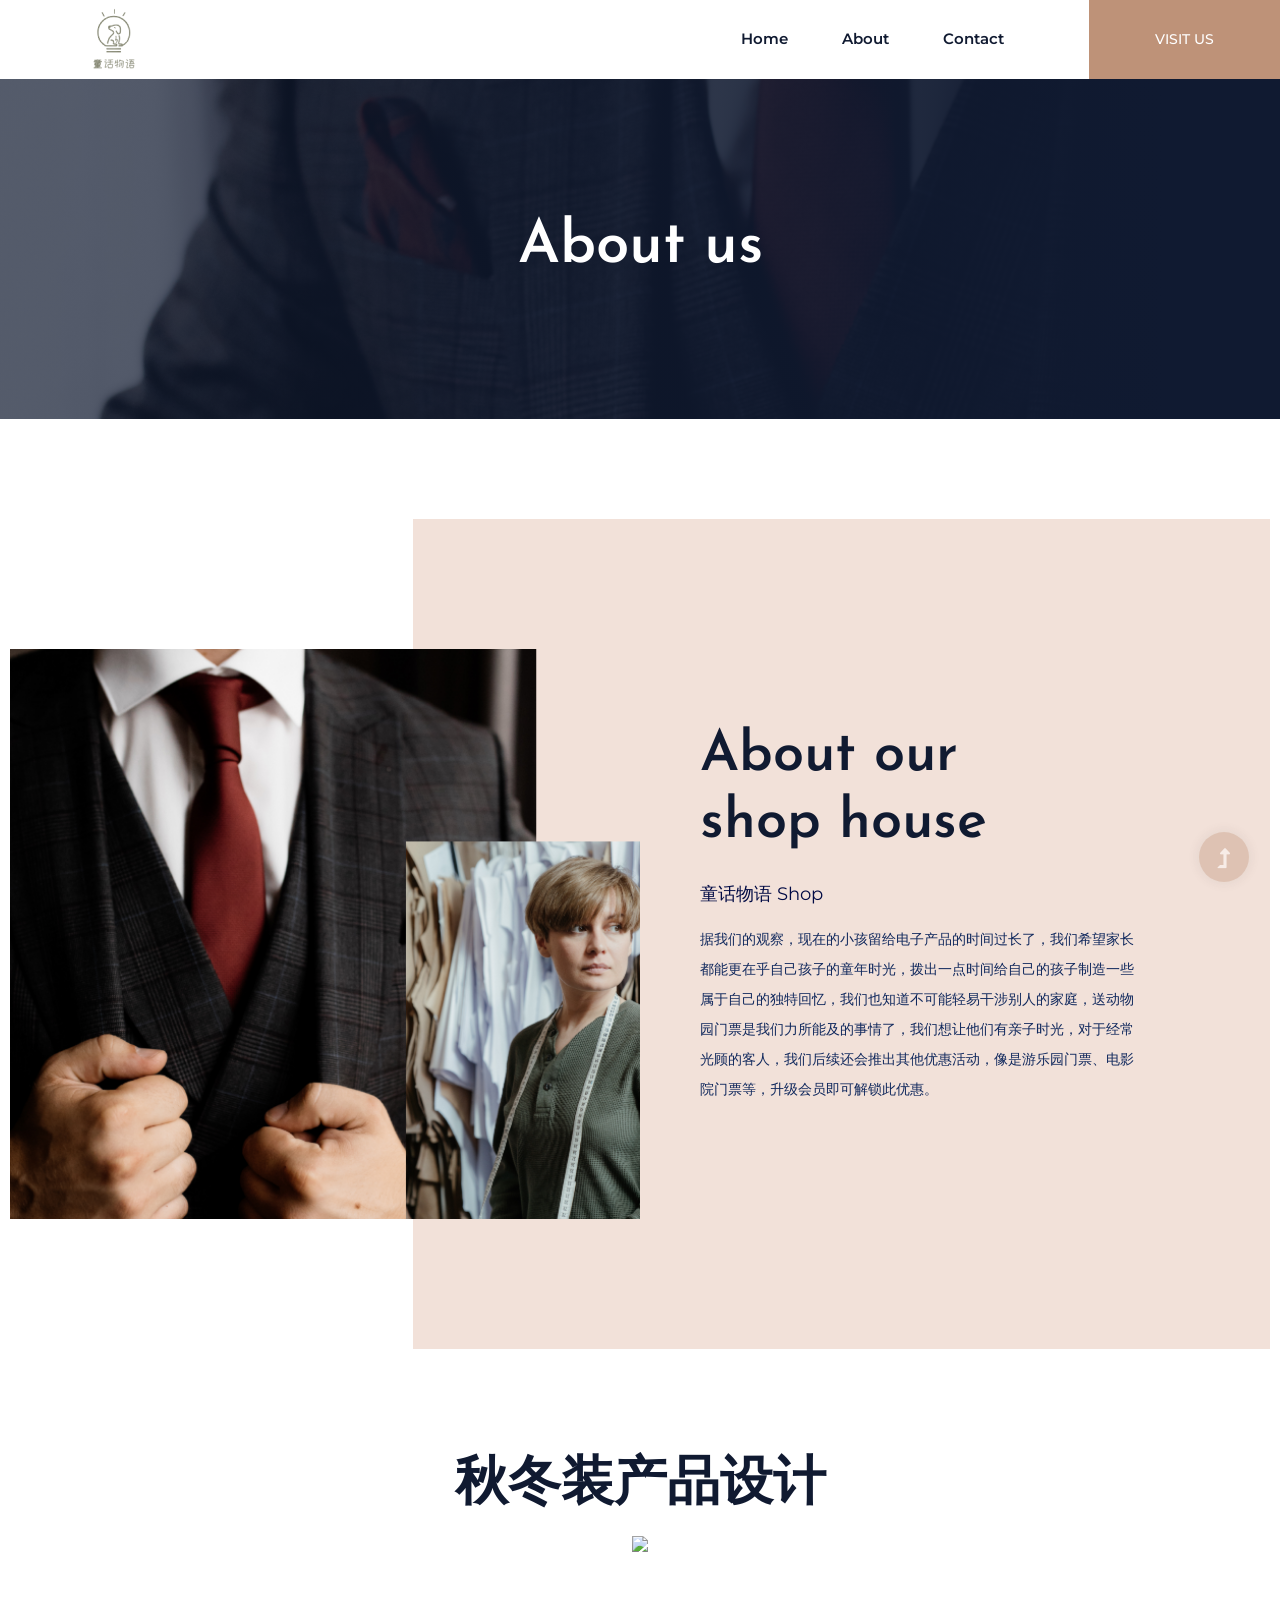
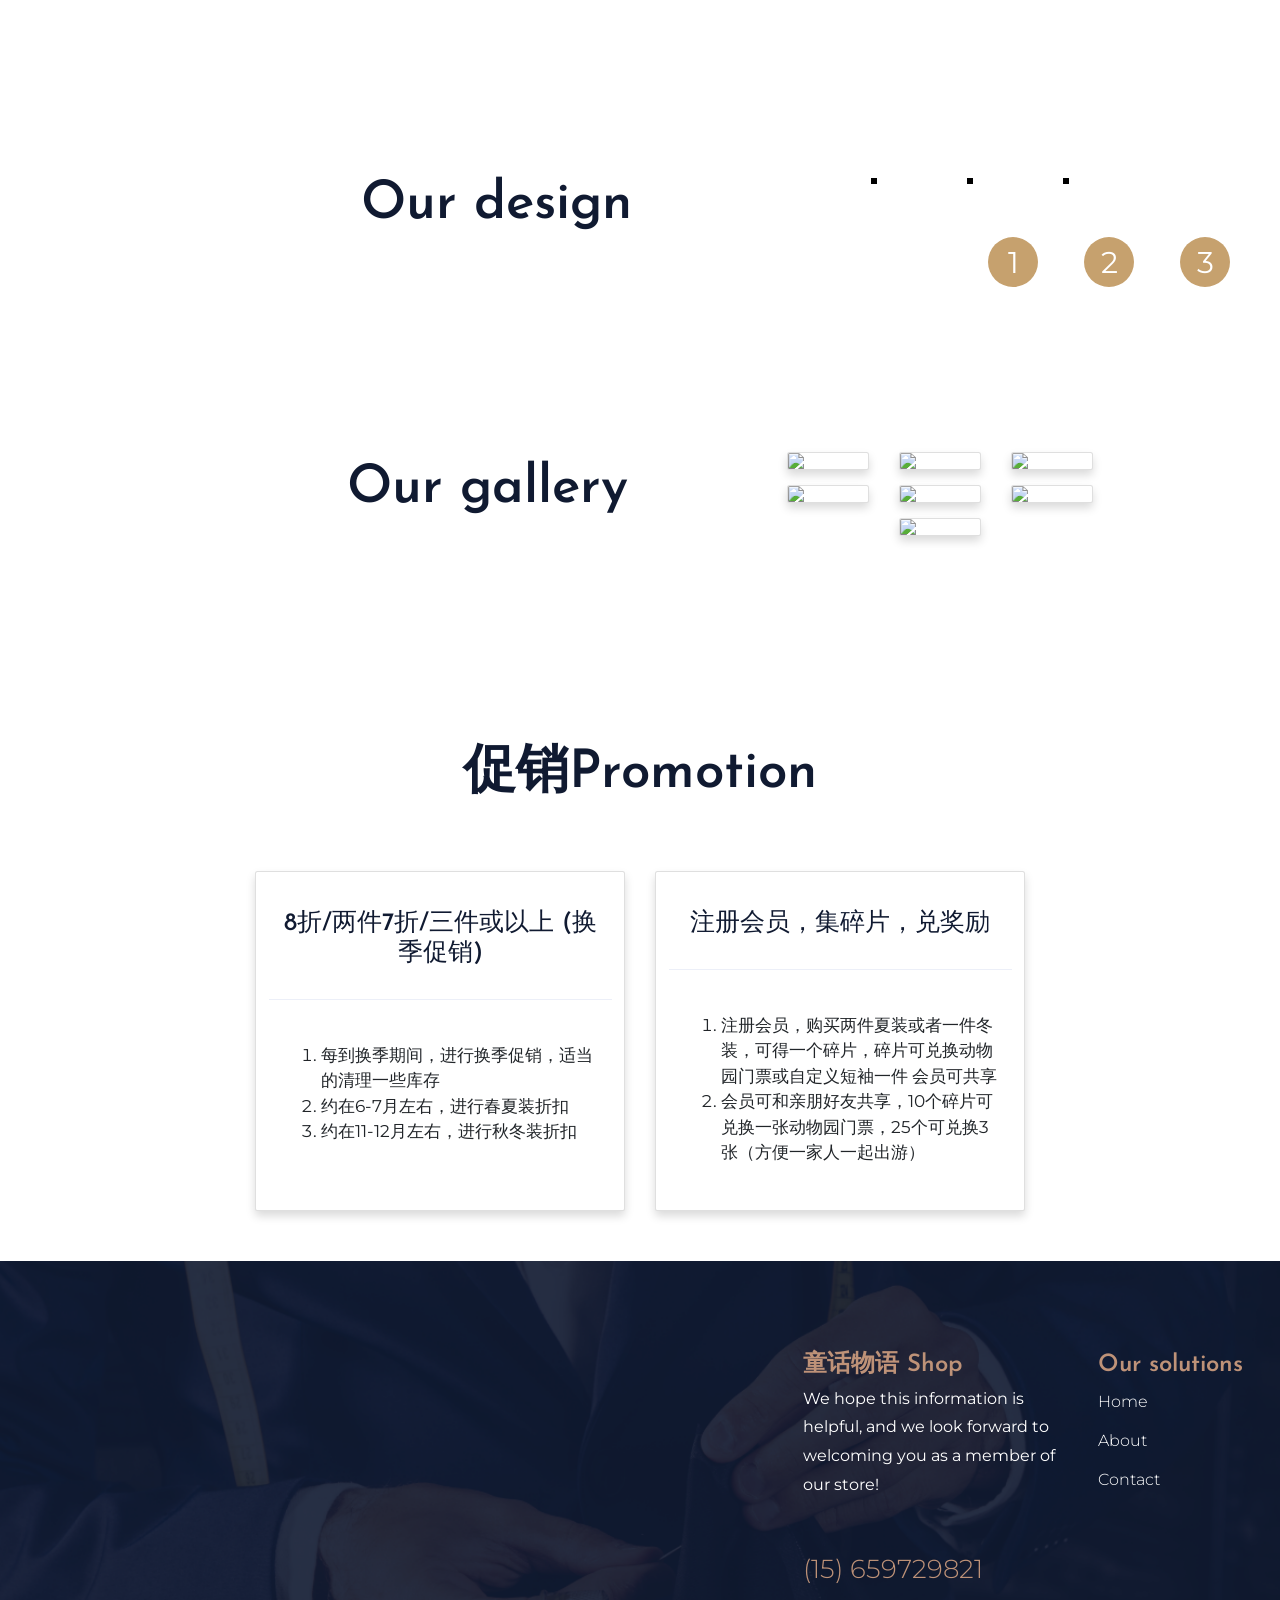
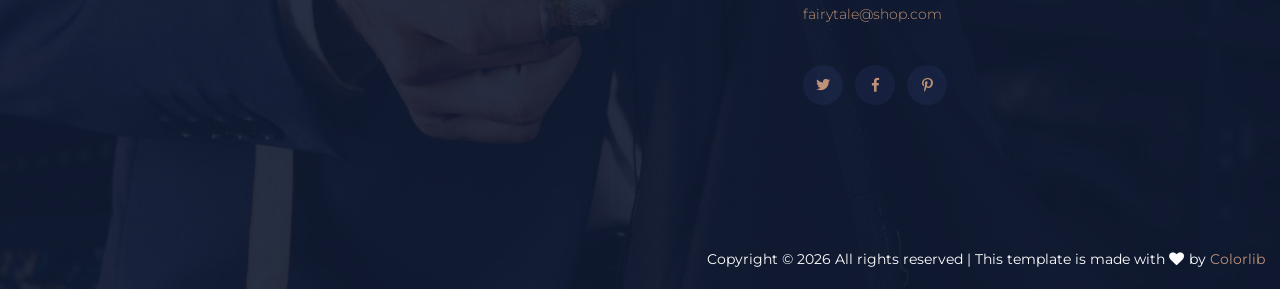
==== commit 4982305c: "commit ke-4" ====
--- a/about.html
+++ b/about.html
@@ -3,7 +3,7 @@
   <head>
     <meta charset="utf-8" />
     <meta http-equiv="x-ua-compatible" content="ie=edge" />
-    <title>Tailor | Template</title>
+    <title>童话物语</title>
     <meta name="description" content="" />
     <meta name="viewport" content="width=device-width, initial-scale=1" />
     <link rel="manifest" href="site.webmanifest" />
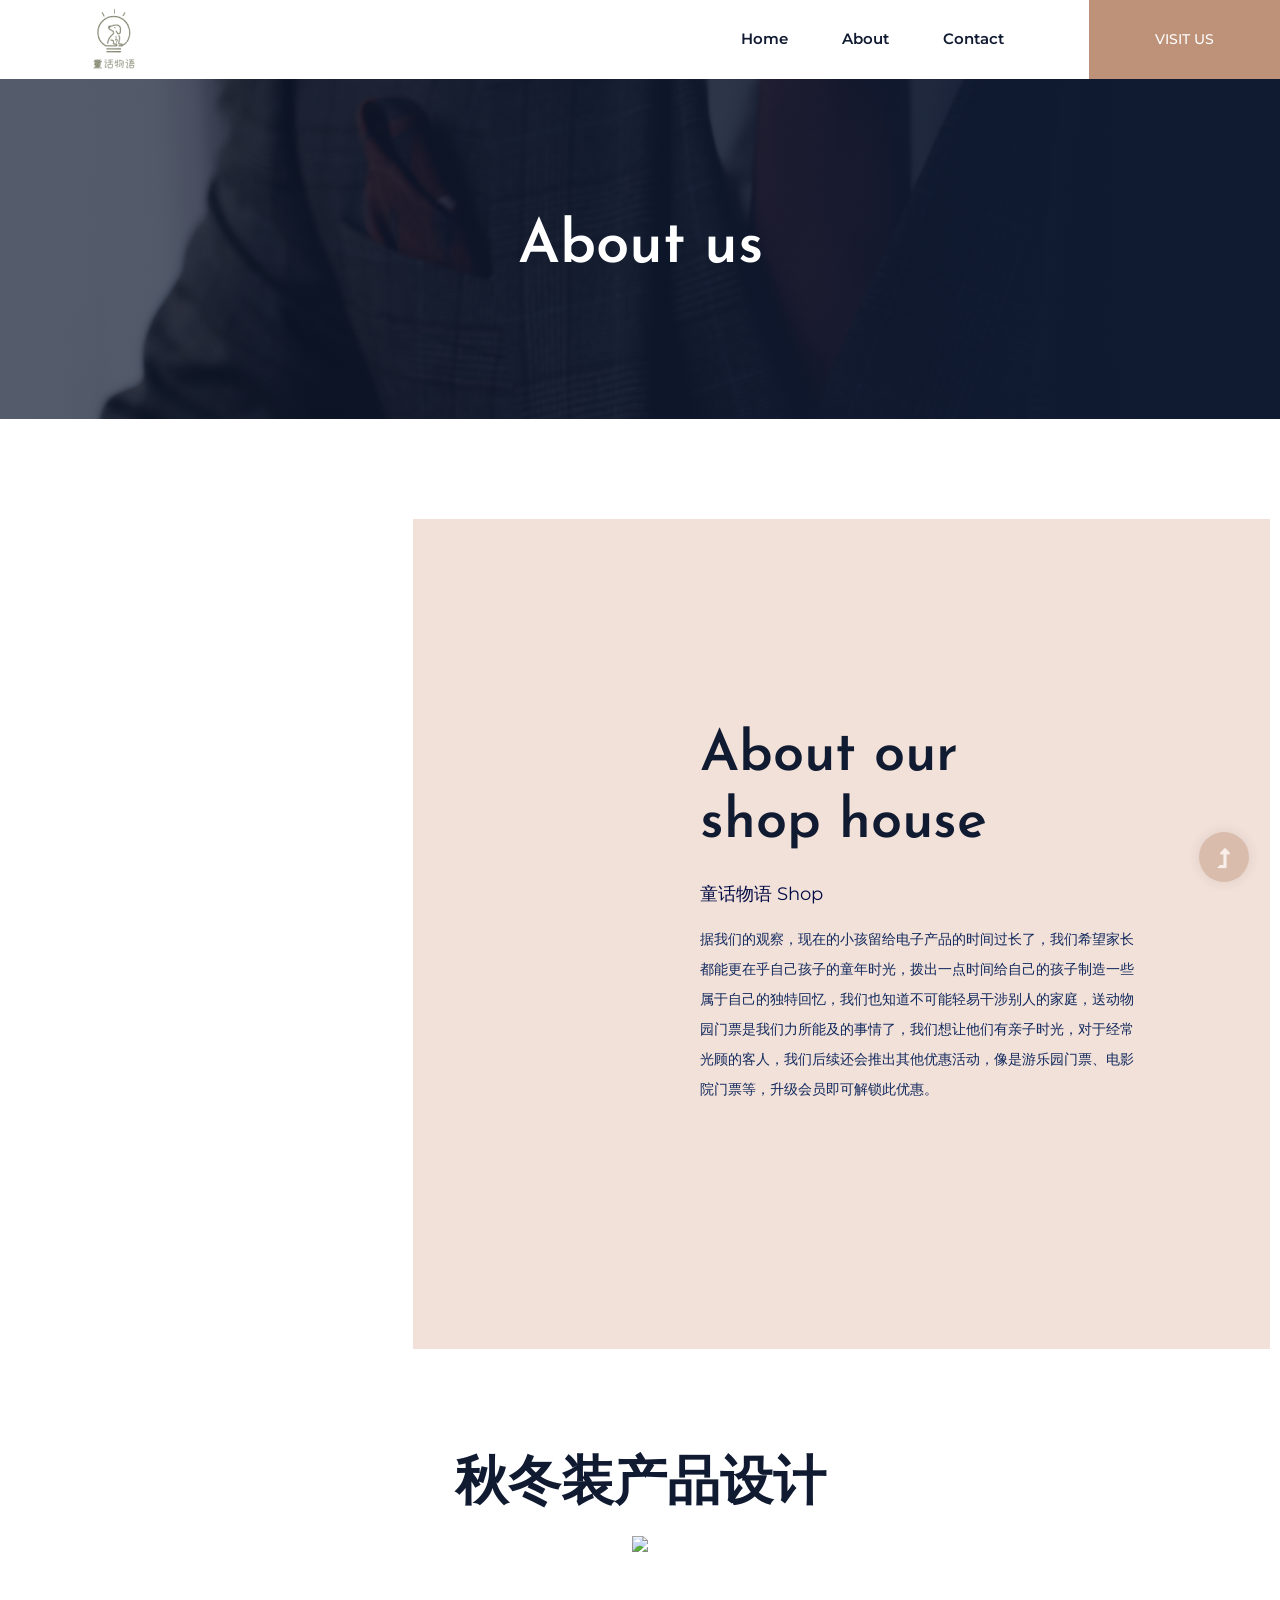
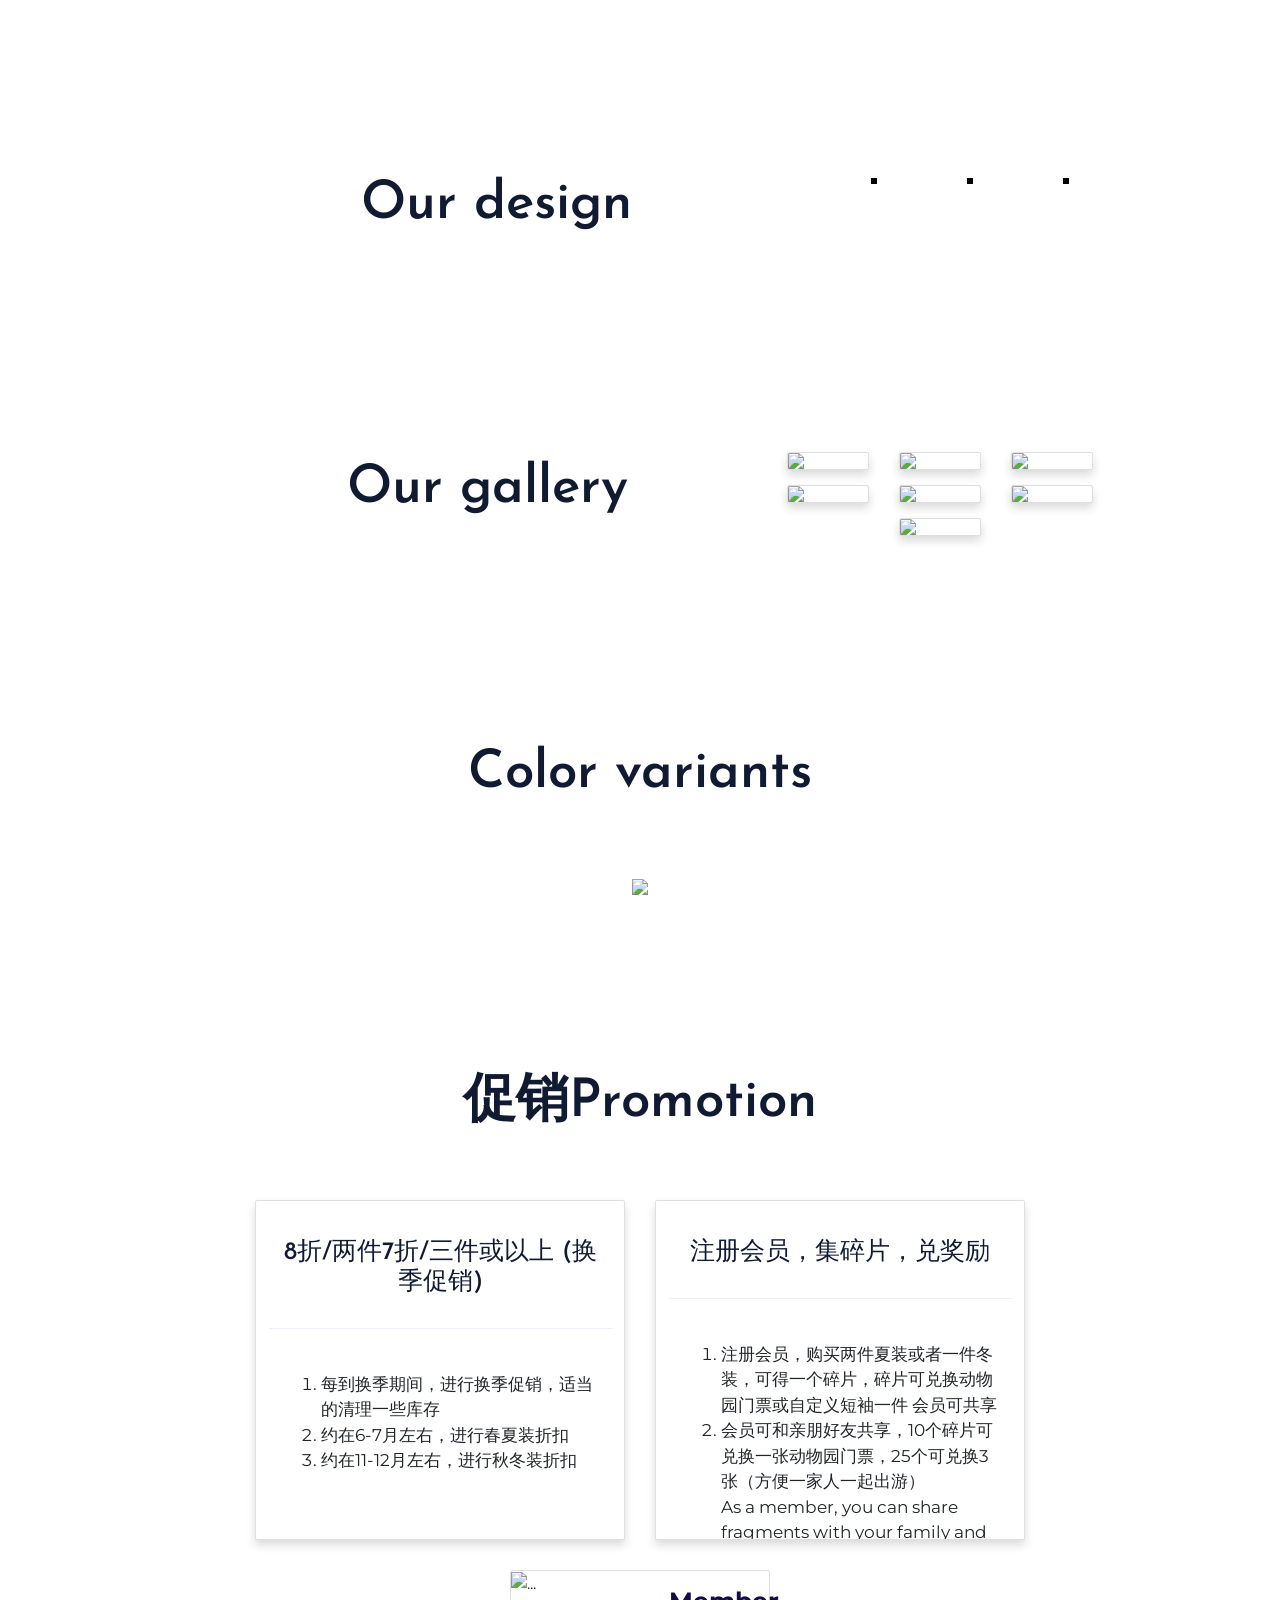
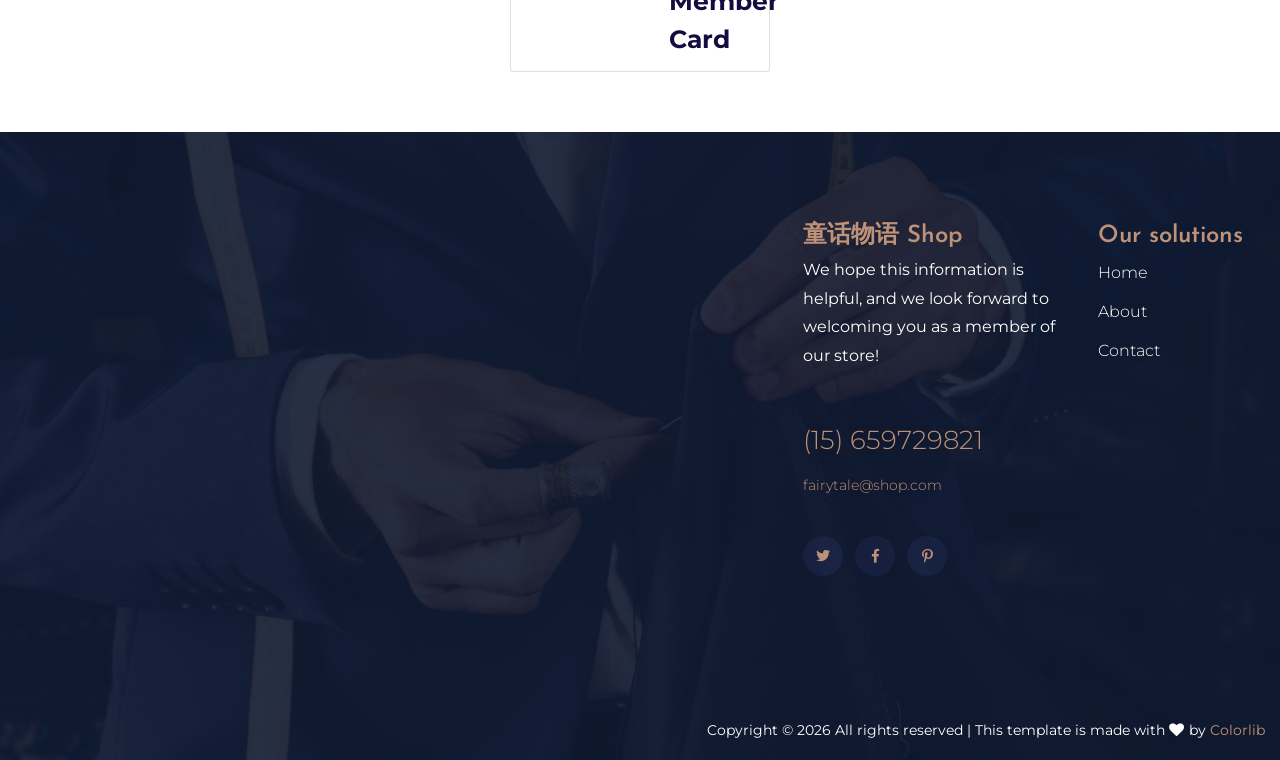
==== commit 796bedf7: "revisi 1" ====
--- a/about.html
+++ b/about.html
@@ -243,14 +243,14 @@
                     >
                       <div class="offers-img">
                         <img
-                          src="https://i.imgur.com/0yXpZQu.png"
+                          src="https://i.imgur.com/gvqU8ai.png"
                           alt=""
                           style="border: 3px solid #000"
                         />
                       </div>
-                      <div class="offers-cap">
+                      <!-- <div class="offers-cap">
                         <span>1</span>
-                      </div>
+                      </div> -->
                     </div>
                   </div>
                   <div class="col-lg-4 col-md-6 col-sm-6">
@@ -260,14 +260,14 @@
                     >
                       <div class="offers-img">
                         <img
-                          src="https://i.imgur.com/lC5nYD8.png"
+                          src="https://i.imgur.com/0yGWEhe.png"
                           alt=""
                           style="border: 3px solid #000"
                         />
                       </div>
-                      <div class="offers-cap">
+                      <!-- <div class="offers-cap">
                         <span>2</span>
-                      </div>
+                      </div> -->
                     </div>
                   </div>
                   <div class="col-lg-4 col-md-6 col-sm-6">
@@ -277,14 +277,14 @@
                     >
                       <div class="offers-img">
                         <img
-                          src="https://i.imgur.com/r3qnE1o.png"
+                          src="https://i.imgur.com/hDyjAhh.png"
                           alt=""
                           style="border: 3px solid #000"
                         />
                       </div>
-                      <div class="offers-cap">
+                      <!-- <div class="offers-cap">
                         <span>3</span>
-                      </div>
+                      </div> -->
                     </div>
                   </div>
                 </div>
@@ -367,7 +367,7 @@
           </div> -->
         </div>
       </section>
-      <section class="categories-area section-padding40">
+      <section class="categories-area section-padding40" id="gallery">
         <div class="container">
           <!-- section Tittle -->
           <div class="row justify-content-center">
@@ -389,9 +389,9 @@
                     <!-- prettier-ignore -->
                     <img
                     class="card-img-top card-img-bottom img-fluid"
-                    srcset="https://i.imgur.com/Tbj4dji.png 640w,
-                    https://i.imgur.com/Tbj4dji.png 1280w"
-                    src="https://i.imgur.com/Tbj4dji.png"
+                    srcset="https://i.imgur.com/EVJHu3Z.png 640w,
+                    https://i.imgur.com/EVJHu3Z.png 1280w"
+                    src="https://i.imgur.com/EVJHu3Z.png"
                   />
                   </div>
                 </div>
@@ -406,9 +406,9 @@
                     <!-- prettier-ignore -->
                     <img
                     class="card-img-top card-img-bottom img-fluid"
-                    srcset="https://i.imgur.com/PA7a4av.png 640w,
-                    https://i.imgur.com/PA7a4av.png 1280w"
-                    src="https://i.imgur.com/PA7a4av.png"
+                    srcset="https://i.imgur.com/momxhTL.png 640w,
+                    https://i.imgur.com/momxhTL.png 1280w"
+                    src="https://i.imgur.com/momxhTL.png"
                   />
                   </div>
                 </div>
@@ -423,9 +423,9 @@
                     <!-- prettier-ignore -->
                     <img
                     class="card-img-top card-img-bottom img-fluid"
-                    srcset="https://i.imgur.com/HpT7RE6.png 640w,
-                    https://i.imgur.com/HpT7RE6.png 1280w"
-                    src="https://i.imgur.com/HpT7RE6.png"
+                    srcset="https://i.imgur.com/RrqfflG.png 640w,
+                    https://i.imgur.com/RrqfflG.png 1280w"
+                    src="https://i.imgur.com/RrqfflG.png"
                   />
                   </div>
                 </div>
@@ -440,9 +440,9 @@
                     <!-- prettier-ignore -->
                     <img
                     class="card-img-top card-img-bottom img-fluid"
-                    srcset="https://i.imgur.com/o5MWYK9.png 640w,
-                    https://i.imgur.com/o5MWYK9.png 1280w"
-                    src="https://i.imgur.com/o5MWYK9.png"
+                    srcset="https://i.imgur.com/f8gW8oU.png 640w,
+                    https://i.imgur.com/f8gW8oU.png 1280w"
+                    src="https://i.imgur.com/f8gW8oU.png"
                   />
                   </div>
                 </div>
@@ -457,9 +457,9 @@
                     <!-- prettier-ignore -->
                     <img
                     class="card-img-top card-img-bottom img-fluid"
-                    srcset="https://i.imgur.com/wUMF0ku.png 640w,
-                    https://i.imgur.com/wUMF0ku.png 1280w"
-                    src="https://i.imgur.com/wUMF0ku.png"
+                    srcset="https://i.imgur.com/sDEoeAF.png 640w,
+                    https://i.imgur.com/sDEoeAF.png 1280w"
+                    src="https://i.imgur.com/sDEoeAF.png"
                   />
                   </div>
                 </div>
@@ -582,13 +582,33 @@
           <div class="row justify-content-center">
             <div class="col-12">
               <div class="section-tittle text-center mb-60">
+                <h2>Color variants</h2>
+              </div>
+              <div class="col-12 clients-area text-center">
+                <p>
+                  <img width="600" src="https://i.imgur.com/68LJGyw.png" />
+                </p>
+              </div>
+            </div>
+          </div>
+        </div>
+      </section>
+      <section class="categories-area section-padding40">
+        <div class="container">
+          <!-- section Tittle -->
+          <div class="row justify-content-center">
+            <div class="col-12">
+              <div class="section-tittle text-center mb-60">
                 <h2>促销Promotion</h2>
               </div>
             </div>
-            <div class="col-12 clients-area">
+            <div class="col-12 clients-area mb-30">
               <div class="row d-flex justify-content-center">
-                <div class="col-md-4 col-sm-12">
-                  <div class="card shadow" style="height: 340px">
+                <div class="col-md-5 col-lg-4 col-sm-12">
+                  <div
+                    class="card shadow"
+                    style="height: 340px; overflow: scroll"
+                  >
                     <div class="card-body">
                       <h3
                         class="card-title"
@@ -617,8 +637,11 @@
                     </div>
                   </div>
                 </div>
-                <div class="col-md-4 col-sm-12">
-                  <div class="card shadow" style="height: 340px">
+                <div class="col-md-5 col-lg-4 col-sm-12">
+                  <div
+                    class="card shadow"
+                    style="height: 340px; overflow: scroll"
+                  >
                     <div class="card-body">
                       <h3
                         class="card-title"
@@ -640,8 +663,36 @@
                           <li style="list-style: decimal !important">
                             会员可和亲朋好友共享，10个碎片可兑换一张动物园门票，25个可兑换3张（方便一家人一起出游）
                           </li>
+                          As a member, you can share fragments with your family
+                          and friends. When you accumulate 10 fragments, you can
+                          redeem them for one zoo ticket. And when you
+                          accumulate 25 fragments, you can redeem them for three
+                          tickets. This makes it convenient for you and your
+                          family to enjoy an outing together.
                         </ol>
                       </div>
+                    </div>
+                  </div>
+                </div>
+              </div>
+            </div>
+            <div class="col-12 d-flex justify-content-center">
+              <div class="card mb-3" style="max-width: 800px">
+                <div class="row g-0">
+                  <div class="col-md-7">
+                    <img
+                      src="https://i.imgur.com/FUwrKgh.jpg"
+                      class="img-fluid rounded-start"
+                      alt="..."
+                      style="height: 100% !important"
+                    />
+                  </div>
+                  <div class="col-md-5">
+                    <div
+                      class="card-body d-flex justify-content-center"
+                      style="height: 100%; align-items: center"
+                    >
+                      <span style="font-size: 25px"><b>Member Card</b></span>
                     </div>
                   </div>
                 </div>
--- a/assets/css/style.css
+++ b/assets/css/style.css
@@ -2796,7 +2796,7 @@
   }
 }
 .visit-tailor-area .tailor-offers {
-  background-image: url(../img/gallery/visit_bg.png);
+  background-image: url(https://i.imgur.com/Fwp4lOp.png);
   background-size: 100%;
   background-size: cover;
   background-repeat: no-repeat;
@@ -5987,4 +5987,4 @@
 }
 .switch-wrap {
   margin-bottom: 10px;
-}+}
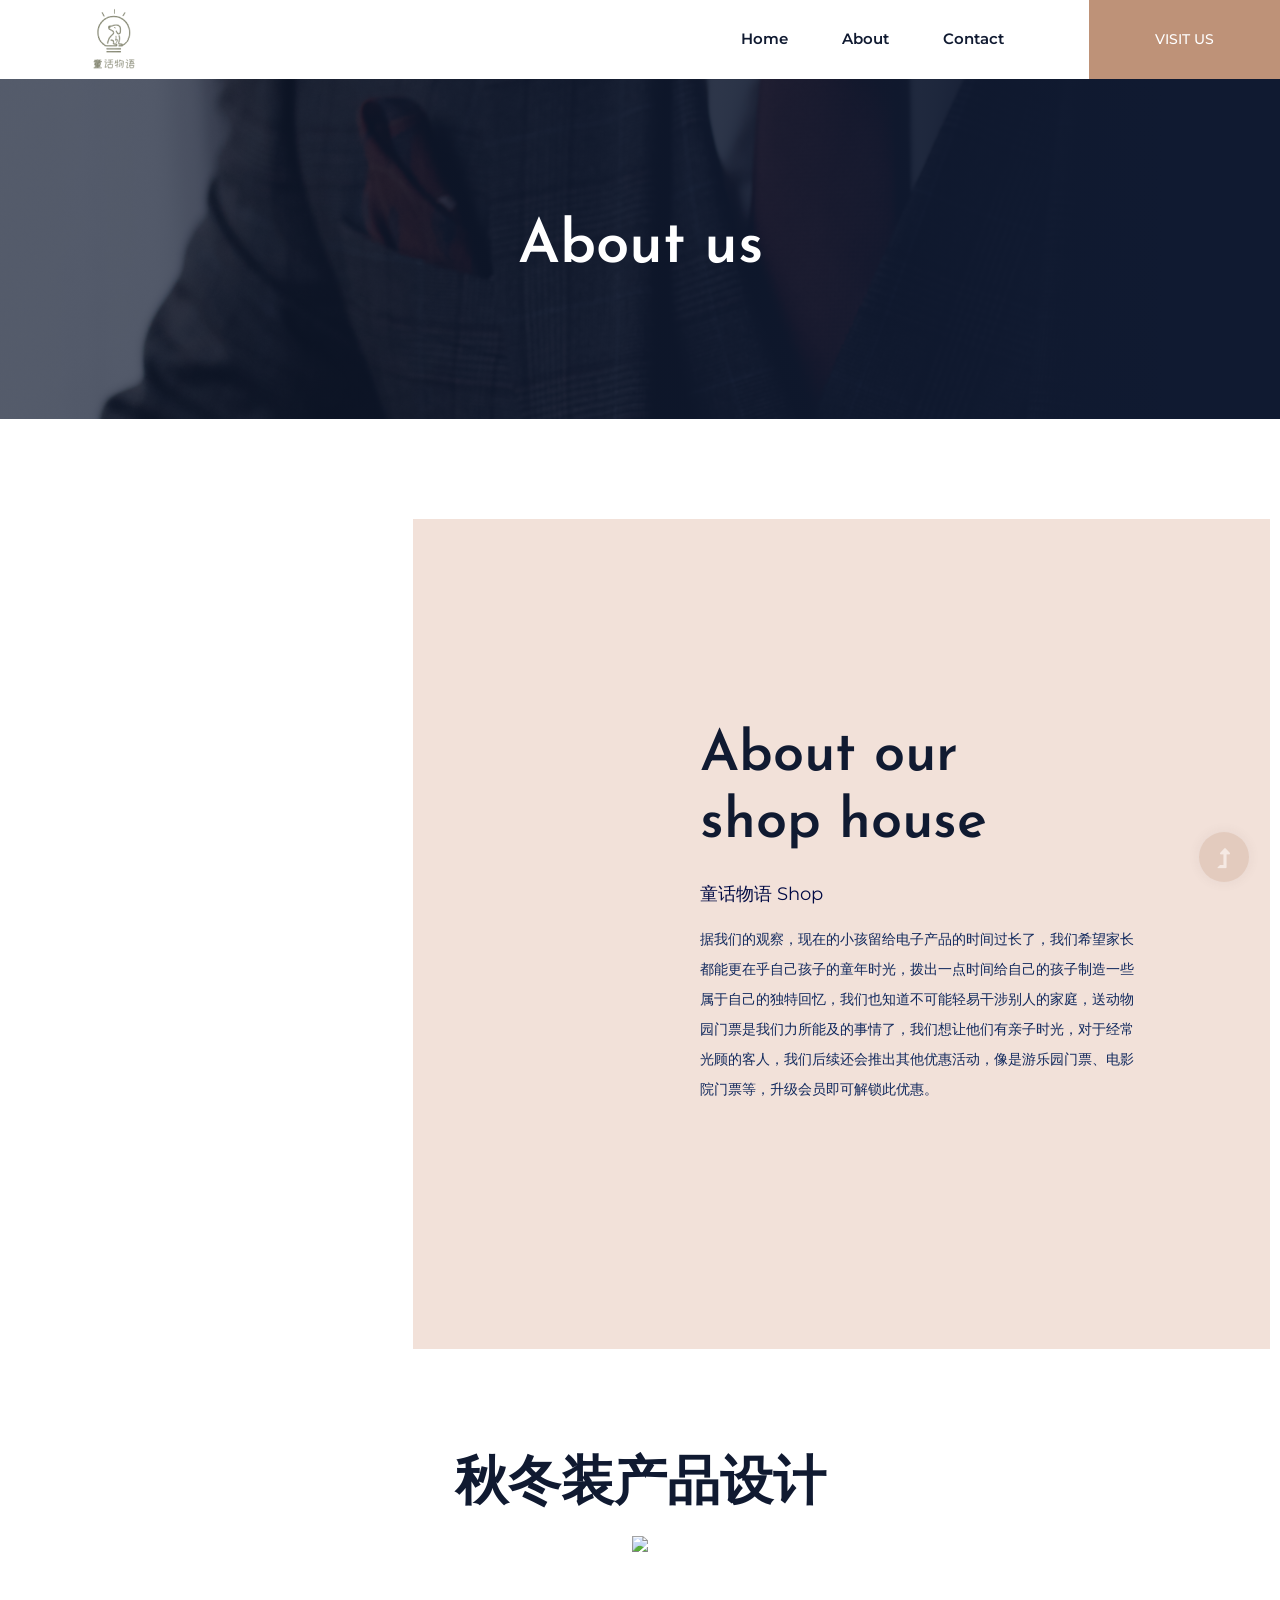
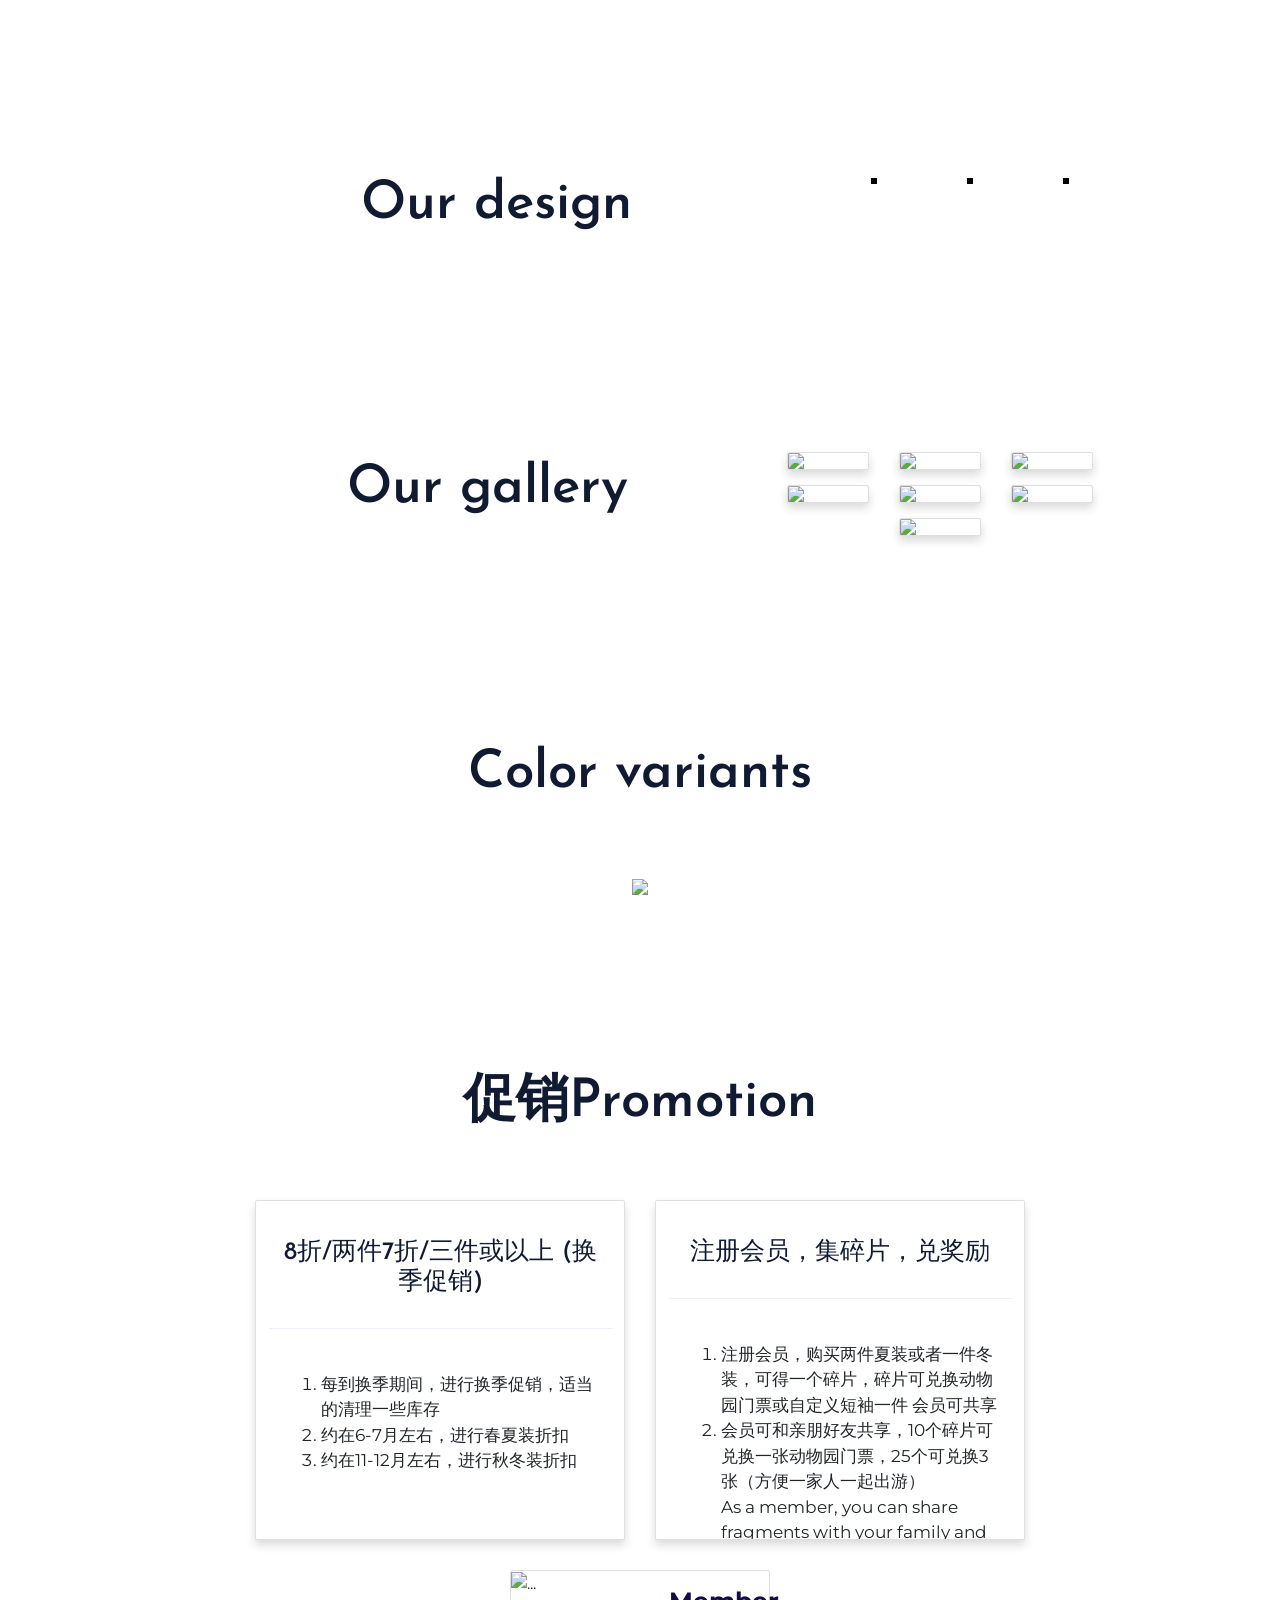
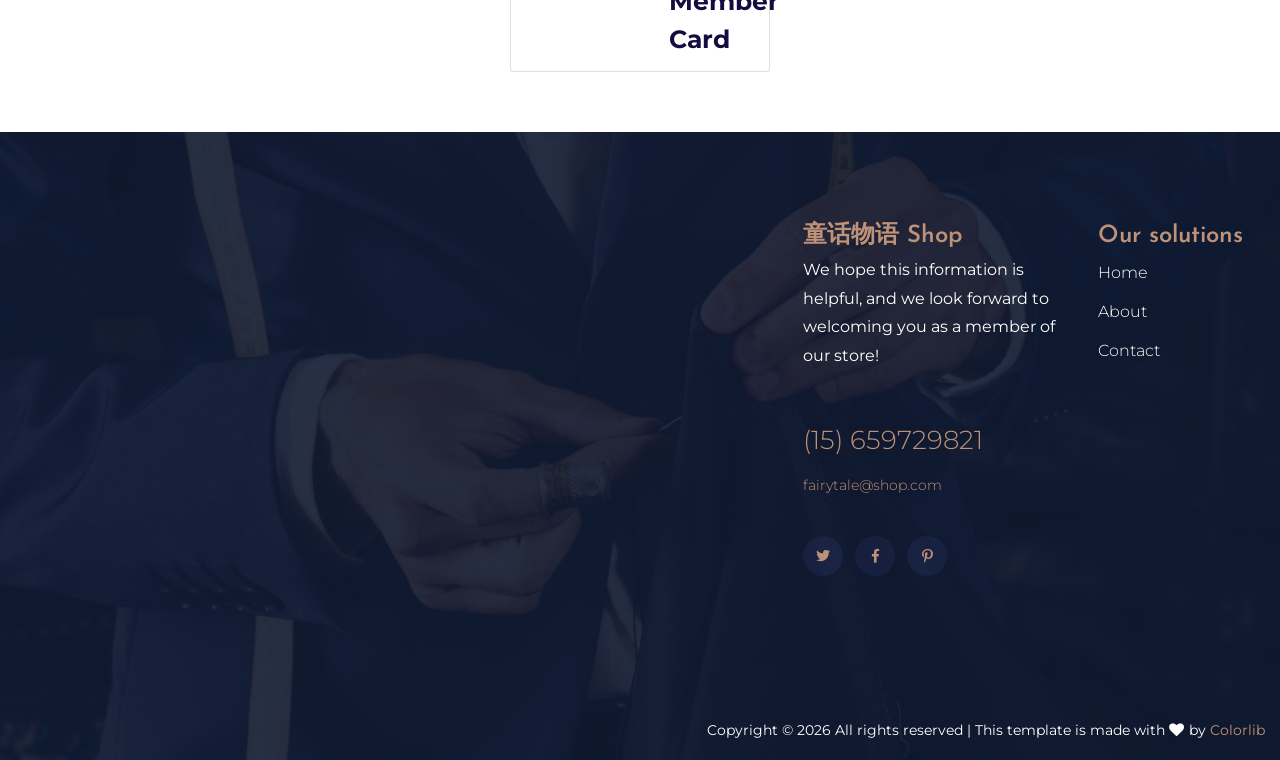
==== commit 8d842d5e: "mbeneri responsive" ====
--- a/about.html
+++ b/about.html
@@ -143,7 +143,7 @@
               <div class="section-tittle text-center mb-60">
                 <h2>秋冬装产品设计</h2>
                 <p>
-                  <img width="600" src="https://i.imgur.com/oPpfltk.png" />
+                  <img width="100%" src="https://i.imgur.com/oPpfltk.png" />
                 </p>
               </div>
             </div>
@@ -581,12 +581,10 @@
           <!-- section Tittle -->
           <div class="row justify-content-center">
             <div class="col-12">
-              <div class="section-tittle text-center mb-60">
-                <h2>Color variants</h2>
-              </div>
-              <div class="col-12 clients-area text-center">
+              <div class="section-tittle text-center">
+                <h2 class="mb-60">Color variants</h2>
                 <p>
-                  <img width="600" src="https://i.imgur.com/68LJGyw.png" />
+                  <img width="100%" src="https://i.imgur.com/68LJGyw.png" />
                 </p>
               </div>
             </div>
--- a/assets/css/style.css
+++ b/assets/css/style.css
@@ -3655,6 +3655,53 @@
 }
 @media (max-width: 575px) {
   .map-area img {
+    display: none;
+  }
+}
+
+.map-area iframe {
+  height: 458px;
+}
+@media only screen and (min-width: 1200px) and (max-width: 1440px) {
+  .map-area iframe {
+    width: 500px;
+    height: 501px;
+  }
+}
+@media only screen and (min-width: 1441px) and (max-width: 1500px) {
+  .map-area iframe {
+    width: 600px;
+    height: 501px;
+  }
+}
+@media only screen and (min-width: 1501px) and (max-width: 1750px) {
+  .map-area iframe {
+    width: 700px;
+    height: 501px;
+  }
+}
+@media only screen and (min-width: 992px) and (max-width: 1199px) {
+  .map-area iframe {
+    width: 350px;
+    height: 501px;
+  }
+}
+@media only screen and (min-width: 768px) and (max-width: 991px) {
+  .map-area {
+    bottom: 47px;
+  }
+  .map-area iframe {
+    width: 252px;
+    height: 501px;
+  }
+}
+@media only screen and (min-width: 576px) and (max-width: 767px) {
+  .map-area iframe {
+    display: none;
+  }
+}
+@media (max-width: 575px) {
+  .map-area iframe {
     display: none;
   }
 }
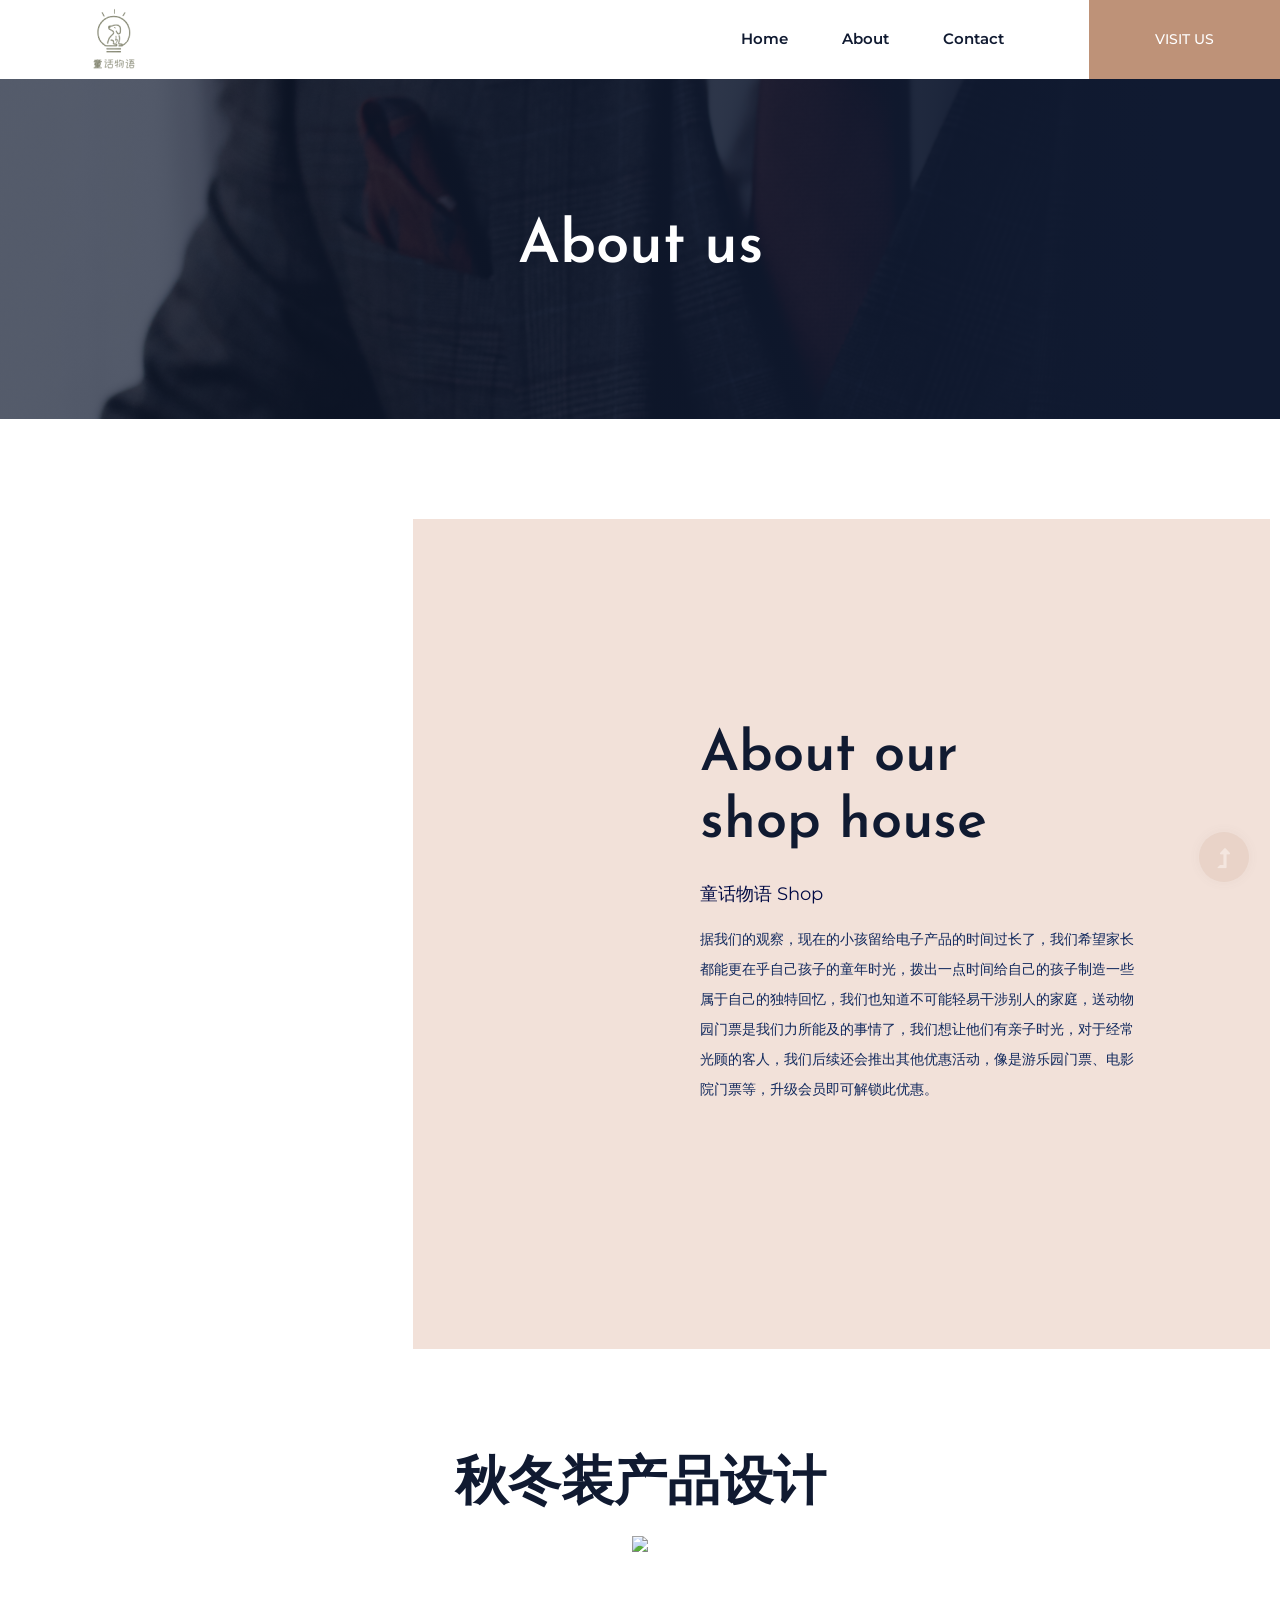
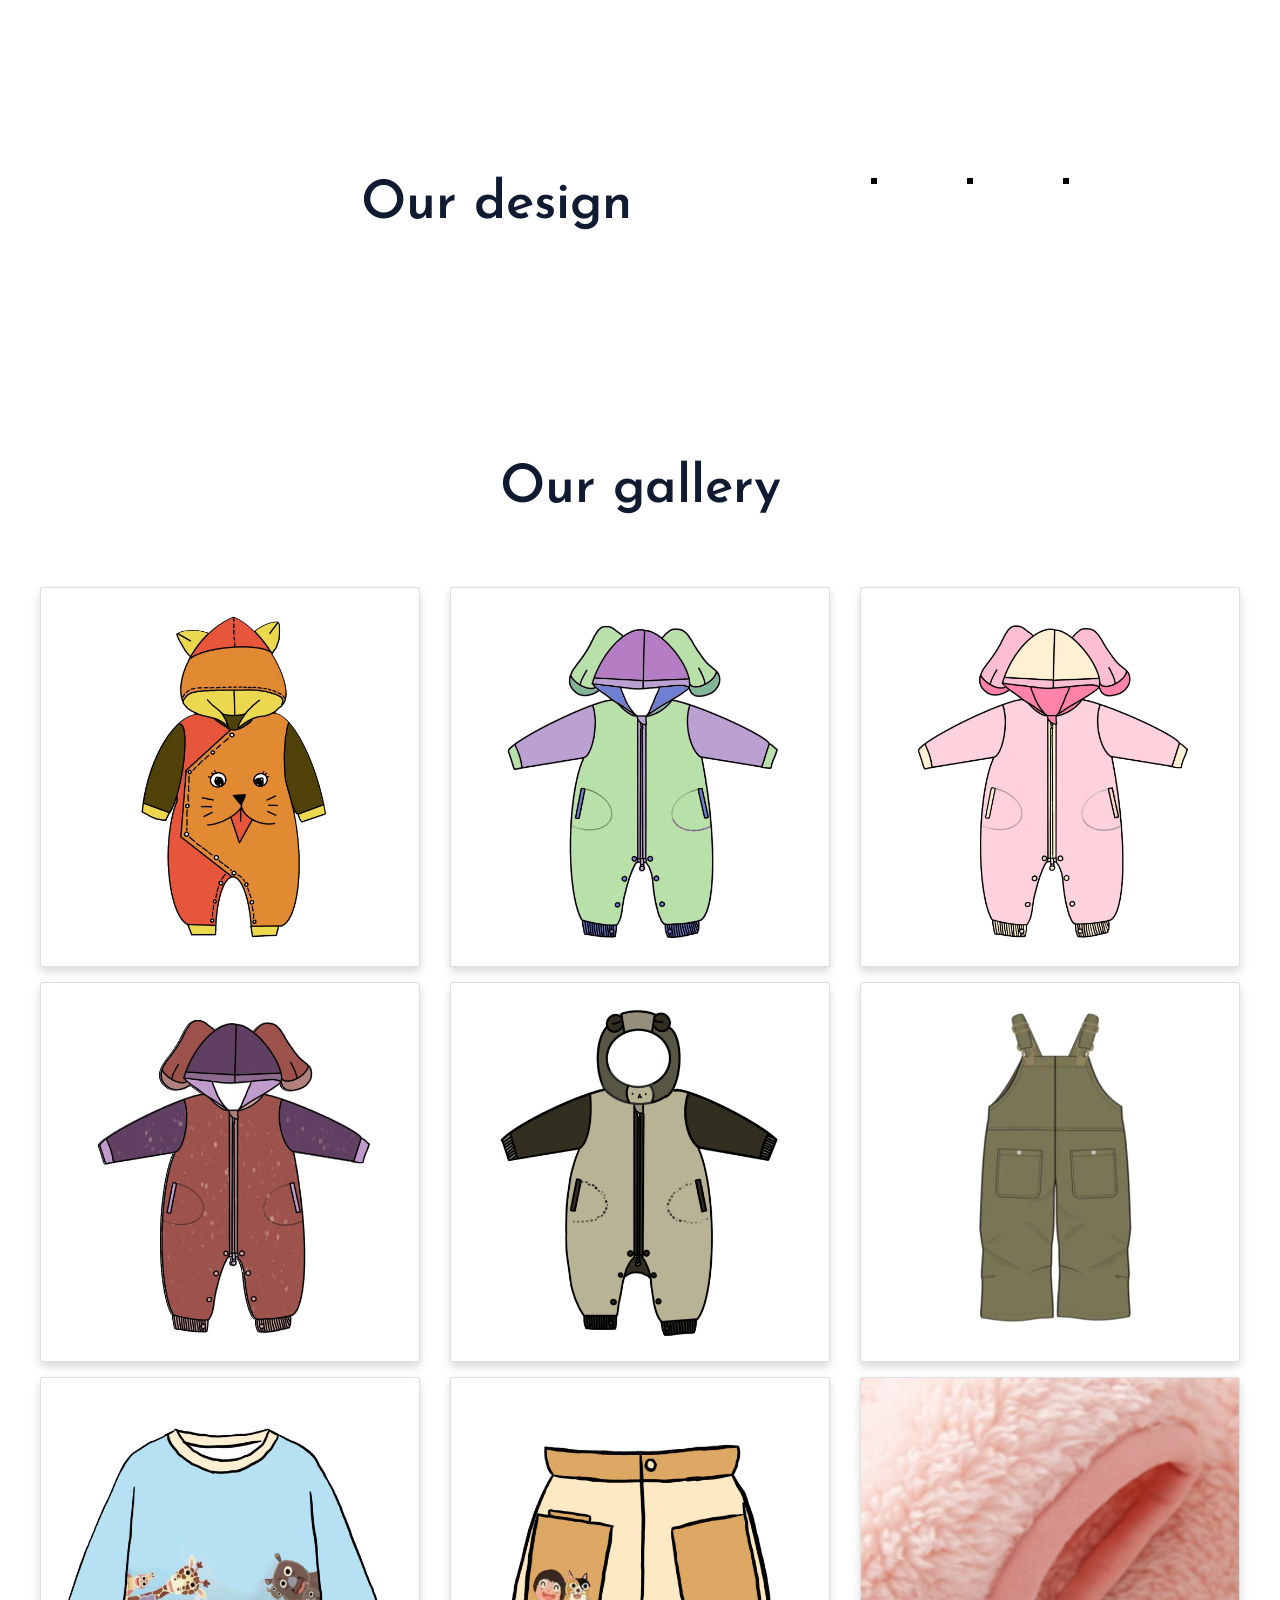
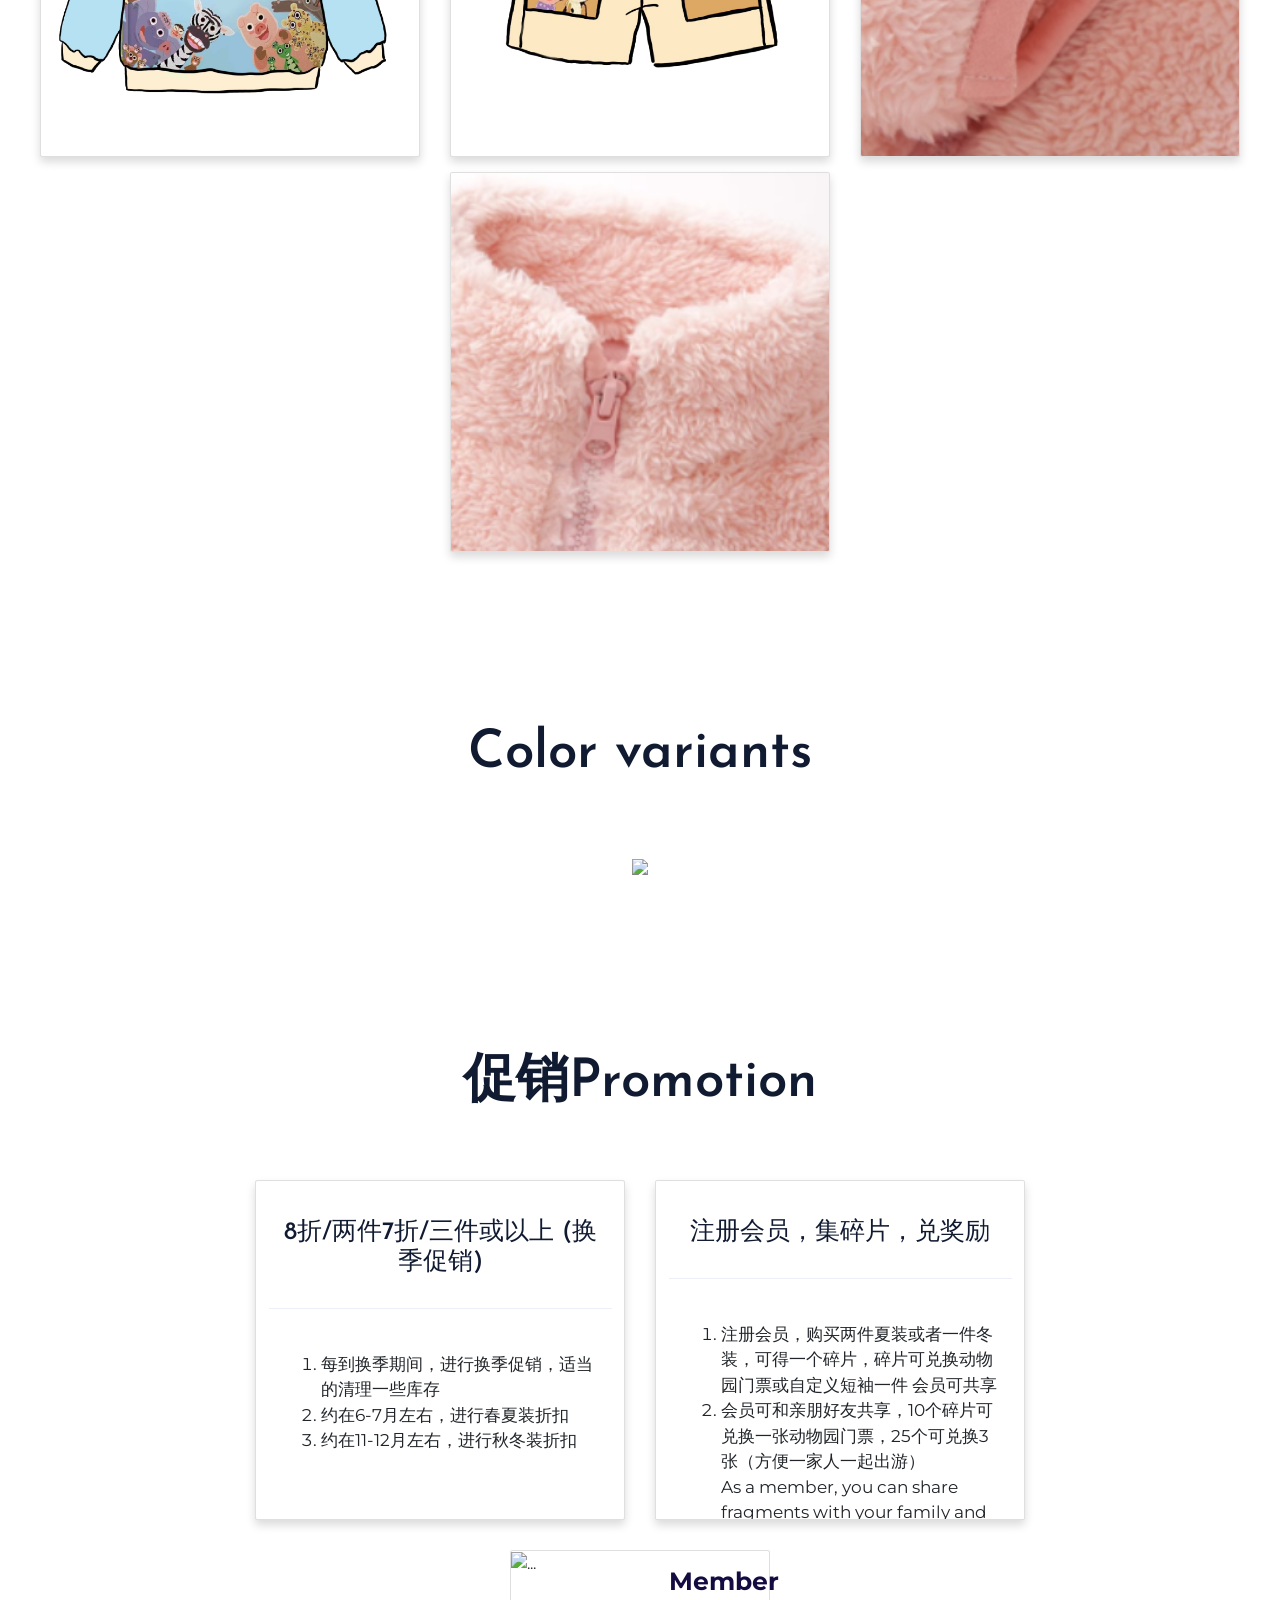
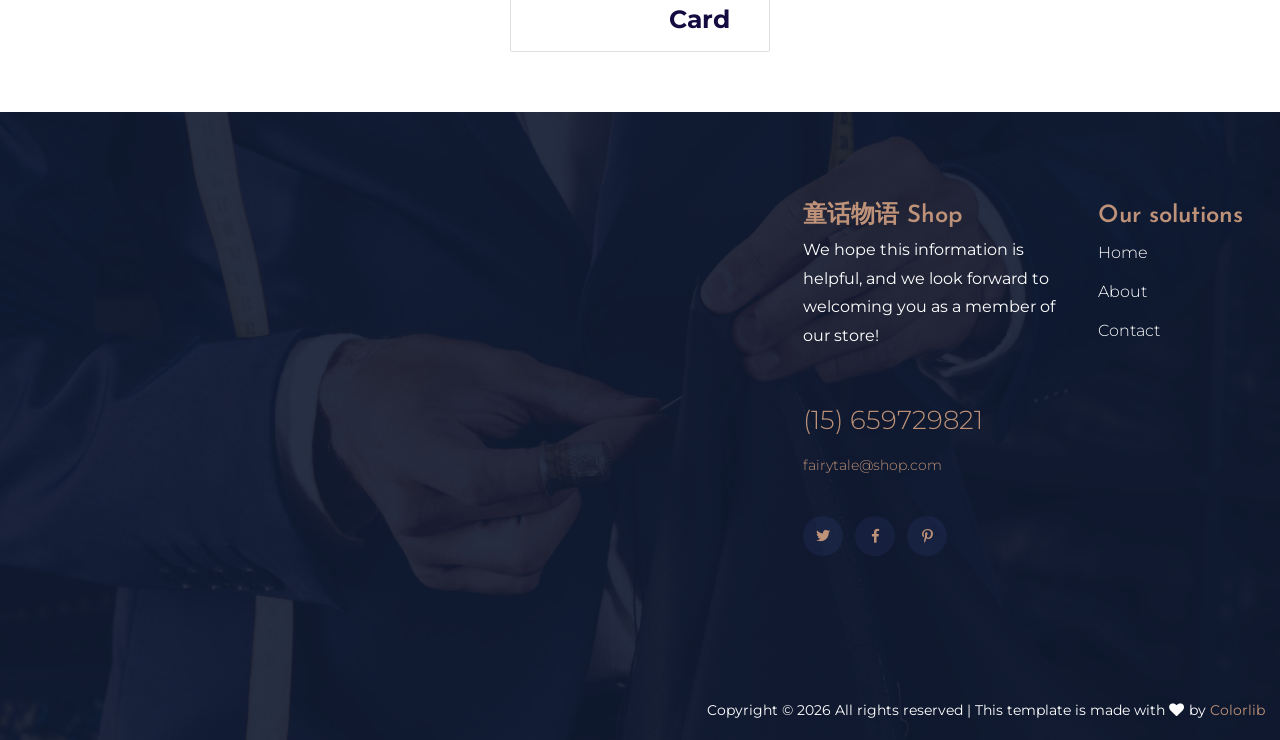
==== commit e2b9cc37: "add in gallery" ====
--- a/about.html
+++ b/about.html
@@ -389,9 +389,9 @@
                     <!-- prettier-ignore -->
                     <img
                     class="card-img-top card-img-bottom img-fluid"
-                    srcset="https://i.imgur.com/EVJHu3Z.png 640w,
-                    https://i.imgur.com/EVJHu3Z.png 1280w"
-                    src="https://i.imgur.com/EVJHu3Z.png"
+                    srcset="./assets/img/gallery/EVJHu3Z.png 640w,
+                    ./assets/img/gallery/EVJHu3Z.png 1280w"
+                    src="./assets/img/gallery/EVJHu3Z.png"
                   />
                   </div>
                 </div>
@@ -406,9 +406,9 @@
                     <!-- prettier-ignore -->
                     <img
                     class="card-img-top card-img-bottom img-fluid"
-                    srcset="https://i.imgur.com/momxhTL.png 640w,
-                    https://i.imgur.com/momxhTL.png 1280w"
-                    src="https://i.imgur.com/momxhTL.png"
+                    srcset="./assets/img/gallery/momxhTL.png 640w,
+                    ./assets/img/gallery/momxhTL.png 1280w"
+                    src="./assets/img/gallery/momxhTL.png"
                   />
                   </div>
                 </div>
@@ -423,9 +423,9 @@
                     <!-- prettier-ignore -->
                     <img
                     class="card-img-top card-img-bottom img-fluid"
-                    srcset="https://i.imgur.com/RrqfflG.png 640w,
-                    https://i.imgur.com/RrqfflG.png 1280w"
-                    src="https://i.imgur.com/RrqfflG.png"
+                    srcset="./assets/img/gallery/RrqfflG.png 640w,
+                    ./assets/img/gallery/RrqfflG.png 1280w"
+                    src="./assets/img/gallery/RrqfflG.png"
                   />
                   </div>
                 </div>
@@ -440,9 +440,9 @@
                     <!-- prettier-ignore -->
                     <img
                     class="card-img-top card-img-bottom img-fluid"
-                    srcset="https://i.imgur.com/f8gW8oU.png 640w,
-                    https://i.imgur.com/f8gW8oU.png 1280w"
-                    src="https://i.imgur.com/f8gW8oU.png"
+                    srcset="./assets/img/gallery/f8gW8oU.png 640w,
+                    ./assets/img/gallery/f8gW8oU.png 1280w"
+                    src="./assets/img/gallery/f8gW8oU.png"
                   />
                   </div>
                 </div>
@@ -457,9 +457,9 @@
                     <!-- prettier-ignore -->
                     <img
                     class="card-img-top card-img-bottom img-fluid"
-                    srcset="https://i.imgur.com/sDEoeAF.png 640w,
-                    https://i.imgur.com/sDEoeAF.png 1280w"
-                    src="https://i.imgur.com/sDEoeAF.png"
+                    srcset="./assets/img/gallery/sDEoeAF.png 640w,
+                    ./assets/img/gallery/sDEoeAF.png 1280w"
+                    src="./assets/img/gallery/sDEoeAF.png"
                   />
                   </div>
                 </div>
@@ -474,9 +474,9 @@
                     <!-- prettier-ignore -->
                     <img
                     class="card-img-top card-img-bottom img-fluid"
-                    srcset="https://i.imgur.com/Fc6J9Ws.png 640w,
-                    https://i.imgur.com/Fc6J9Ws.png 1280w"
-                    src="https://i.imgur.com/Fc6J9Ws.png"
+                    srcset="./assets/img/gallery/Dum9gav.png 640w,
+                    ./assets/img/gallery/Dum9gav.png 1280w"
+                    src="./assets/img/gallery/Dum9gav.png"
                   />
                   </div>
                 </div>
@@ -491,9 +491,60 @@
                     <!-- prettier-ignore -->
                     <img
                     class="card-img-top card-img-bottom img-fluid"
-                    srcset="https://i.imgur.com/VTUPKla.png 640w,
-                    https://i.imgur.com/VTUPKla.png 1280w"
-                    src="https://i.imgur.com/VTUPKla.png"
+                    srcset="./assets/img/gallery/DtaHpGy.png 640w,
+                    ./assets/img/gallery/DtaHpGy.png 1280w"
+                    src="./assets/img/gallery/DtaHpGy.png"
+                  />
+                  </div>
+                </div>
+                <div class="col-md-4 col-sm-12">
+                  <div
+                    class="card shadow mb-4 lightbox"
+                    data-toggle="modal"
+                    data-target="#modal"
+                    data-index="2"
+                  >
+                    <!-- https://unsplash.com/photos/NeCNxRwobes by @roland_loesslein -->
+                    <!-- prettier-ignore -->
+                    <img
+                    class="card-img-top card-img-bottom img-fluid"
+                    srcset="./assets/img/gallery/0WCaVPC.png 640w,
+                    ./assets/img/gallery/0WCaVPC.png 1280w"
+                    src="./assets/img/gallery/0WCaVPC.png"
+                  />
+                  </div>
+                </div>
+                <div class="col-md-4 col-sm-12">
+                  <div
+                    class="card shadow mb-4 lightbox"
+                    data-toggle="modal"
+                    data-target="#modal"
+                    data-index="2"
+                  >
+                    <!-- https://unsplash.com/photos/NeCNxRwobes by @roland_loesslein -->
+                    <!-- prettier-ignore -->
+                    <img
+                    class="card-img-top card-img-bottom img-fluid"
+                    srcset="./assets/img/gallery/Fc6J9Ws.png 640w,
+                    ./assets/img/gallery/Fc6J9Ws.png 1280w"
+                    src="./assets/img/gallery/Fc6J9Ws.png"
+                  />
+                  </div>
+                </div>
+                <div class="col-md-4 col-sm-12">
+                  <div
+                    class="card shadow mb-4 lightbox"
+                    data-toggle="modal"
+                    data-target="#modal"
+                    data-index="2"
+                  >
+                    <!-- https://unsplash.com/photos/NeCNxRwobes by @roland_loesslein -->
+                    <!-- prettier-ignore -->
+                    <img
+                    class="card-img-top card-img-bottom img-fluid"
+                    srcset="./assets/img/gallery/VTUPKla.png 640w,
+                    ./assets/img/gallery/VTUPKla.png 1280w"
+                    src="./assets/img/gallery/VTUPKla.png"
                   />
                   </div>
                 </div>
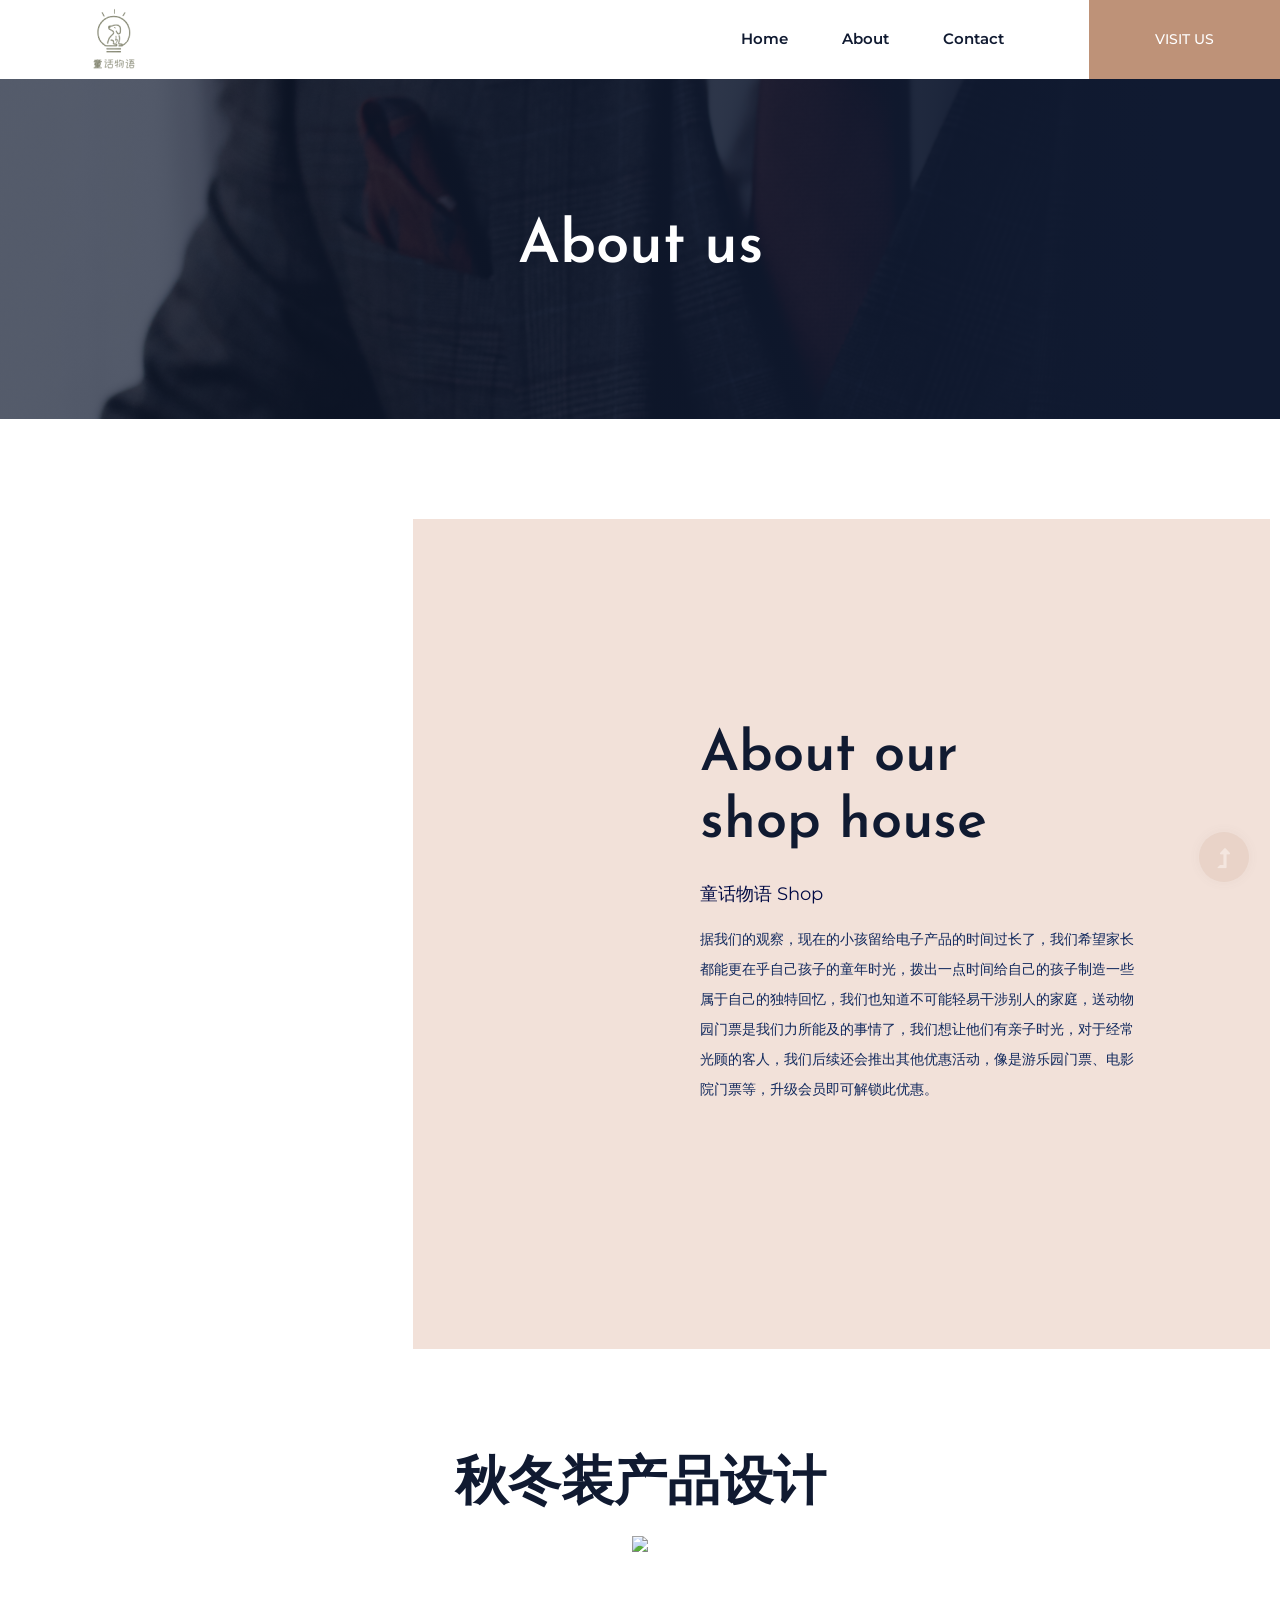
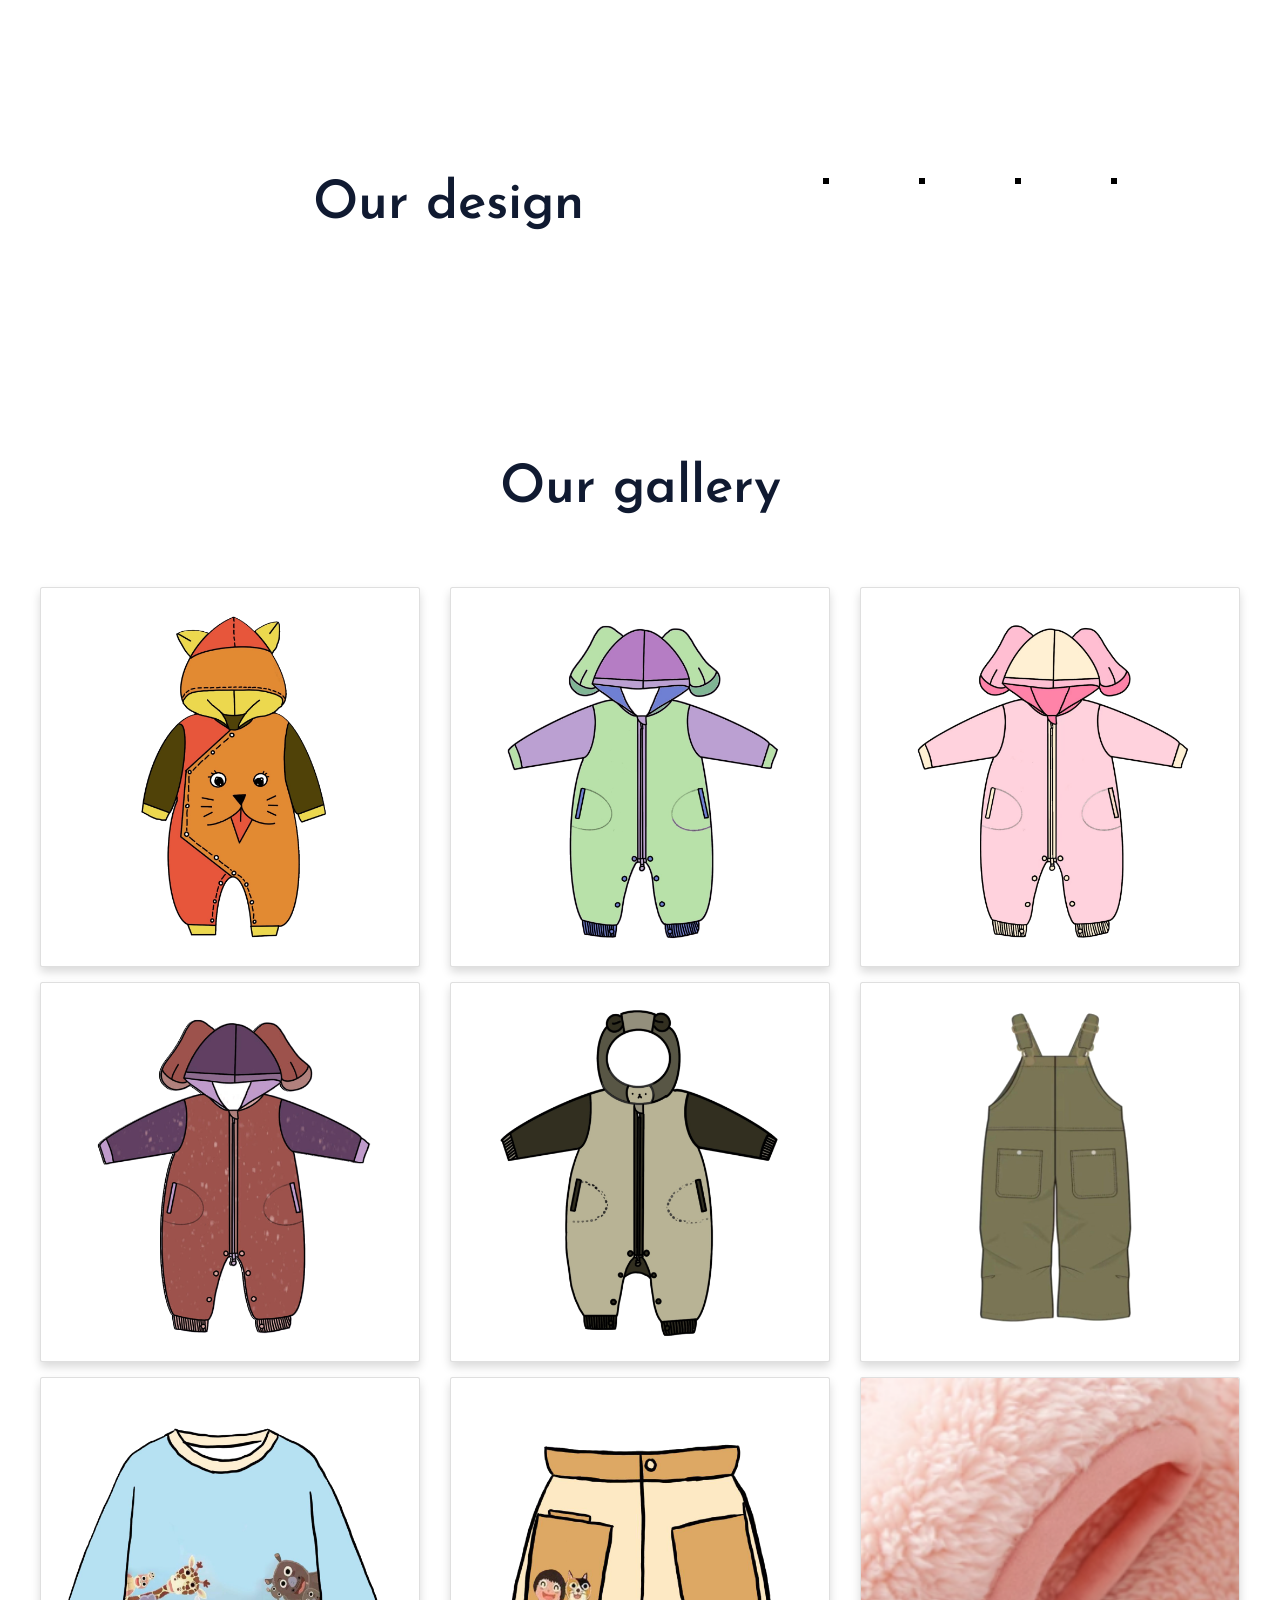
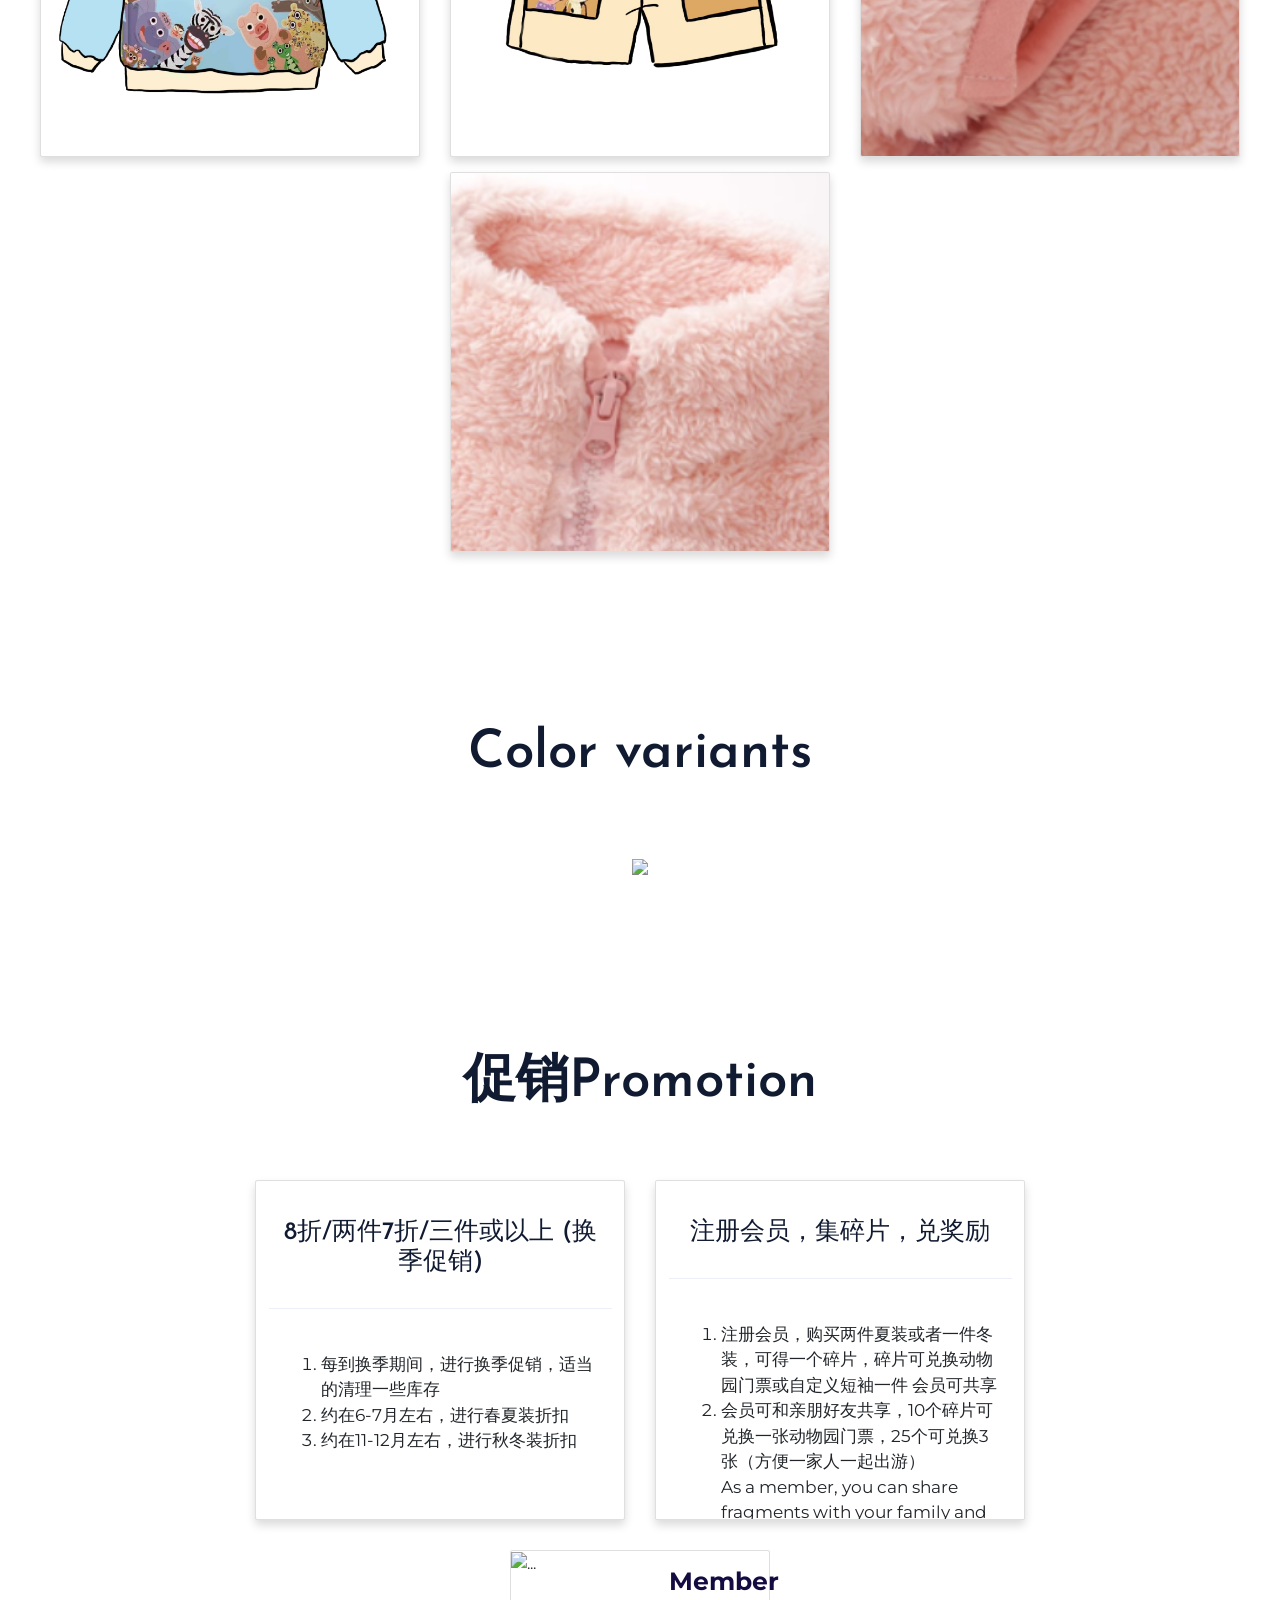
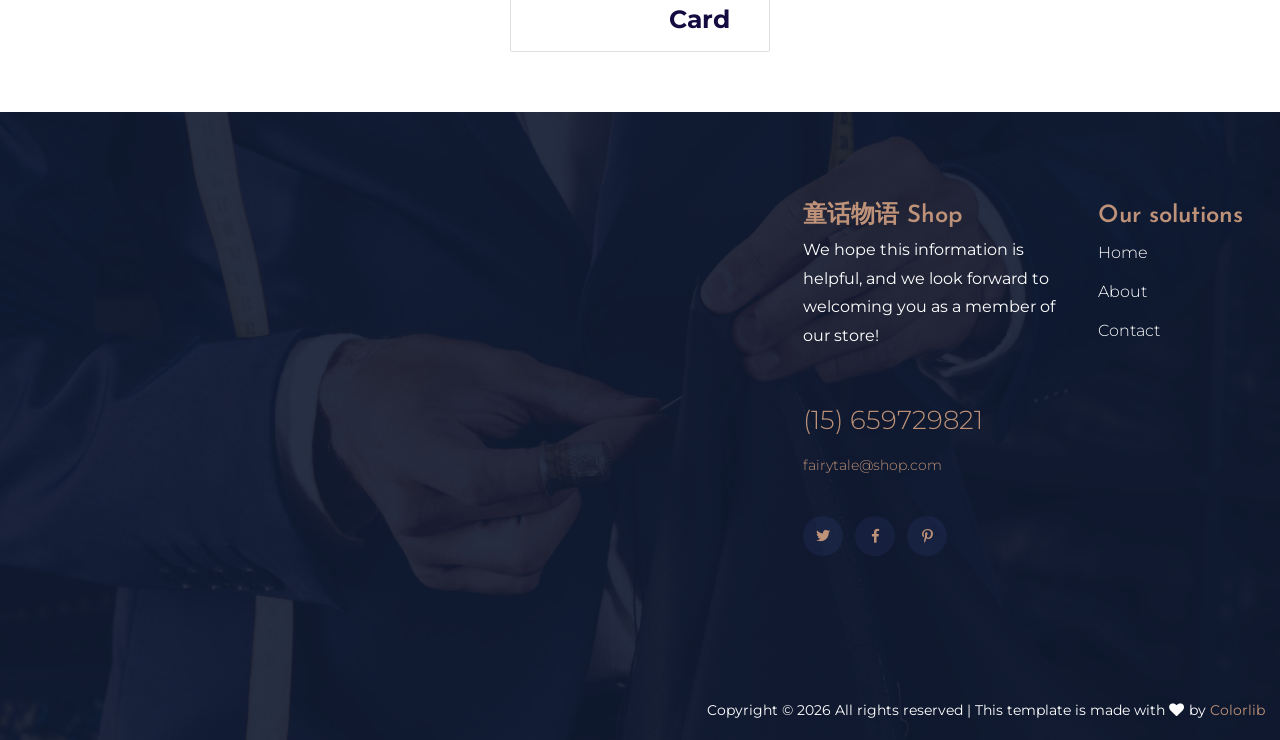
==== commit 7e05e16a: "add in design" ====
--- a/about.html
+++ b/about.html
@@ -236,7 +236,7 @@
             <div class="clients-area">
               <div class="container">
                 <div class="row">
-                  <div class="col-lg-4 col-md-6 col-sm-6">
+                  <div class="col-lg-3 col-md-4 col-sm-4">
                     <div
                       class="single-offers mb-50 wow fadeInUp"
                       data-wow-delay=".2s"
@@ -253,7 +253,7 @@
                       </div> -->
                     </div>
                   </div>
-                  <div class="col-lg-4 col-md-6 col-sm-6">
+                  <div class="col-lg-3 col-md-4 col-sm-4">
                     <div
                       class="single-offers mb-50 wow fadeInUp"
                       data-wow-delay=".4s"
@@ -270,7 +270,7 @@
                       </div> -->
                     </div>
                   </div>
-                  <div class="col-lg-4 col-md-6 col-sm-6">
+                  <div class="col-lg-3 col-md-4 col-sm-4">
                     <div
                       class="single-offers mb-50 wow fadeInUp"
                       data-wow-delay=".6s"
@@ -278,6 +278,23 @@
                       <div class="offers-img">
                         <img
                           src="https://i.imgur.com/hDyjAhh.png"
+                          alt=""
+                          style="border: 3px solid #000"
+                        />
+                      </div>
+                      <!-- <div class="offers-cap">
+                        <span>3</span>
+                      </div> -->
+                    </div>
+                  </div>
+                  <div class="col-lg-3 col-md-4 col-sm-4">
+                    <div
+                      class="single-offers mb-50 wow fadeInUp"
+                      data-wow-delay=".6s"
+                    >
+                      <div class="offers-img">
+                        <img
+                          src="https://i.imgur.com/Hf8FiMf.png"
                           alt=""
                           style="border: 3px solid #000"
                         />
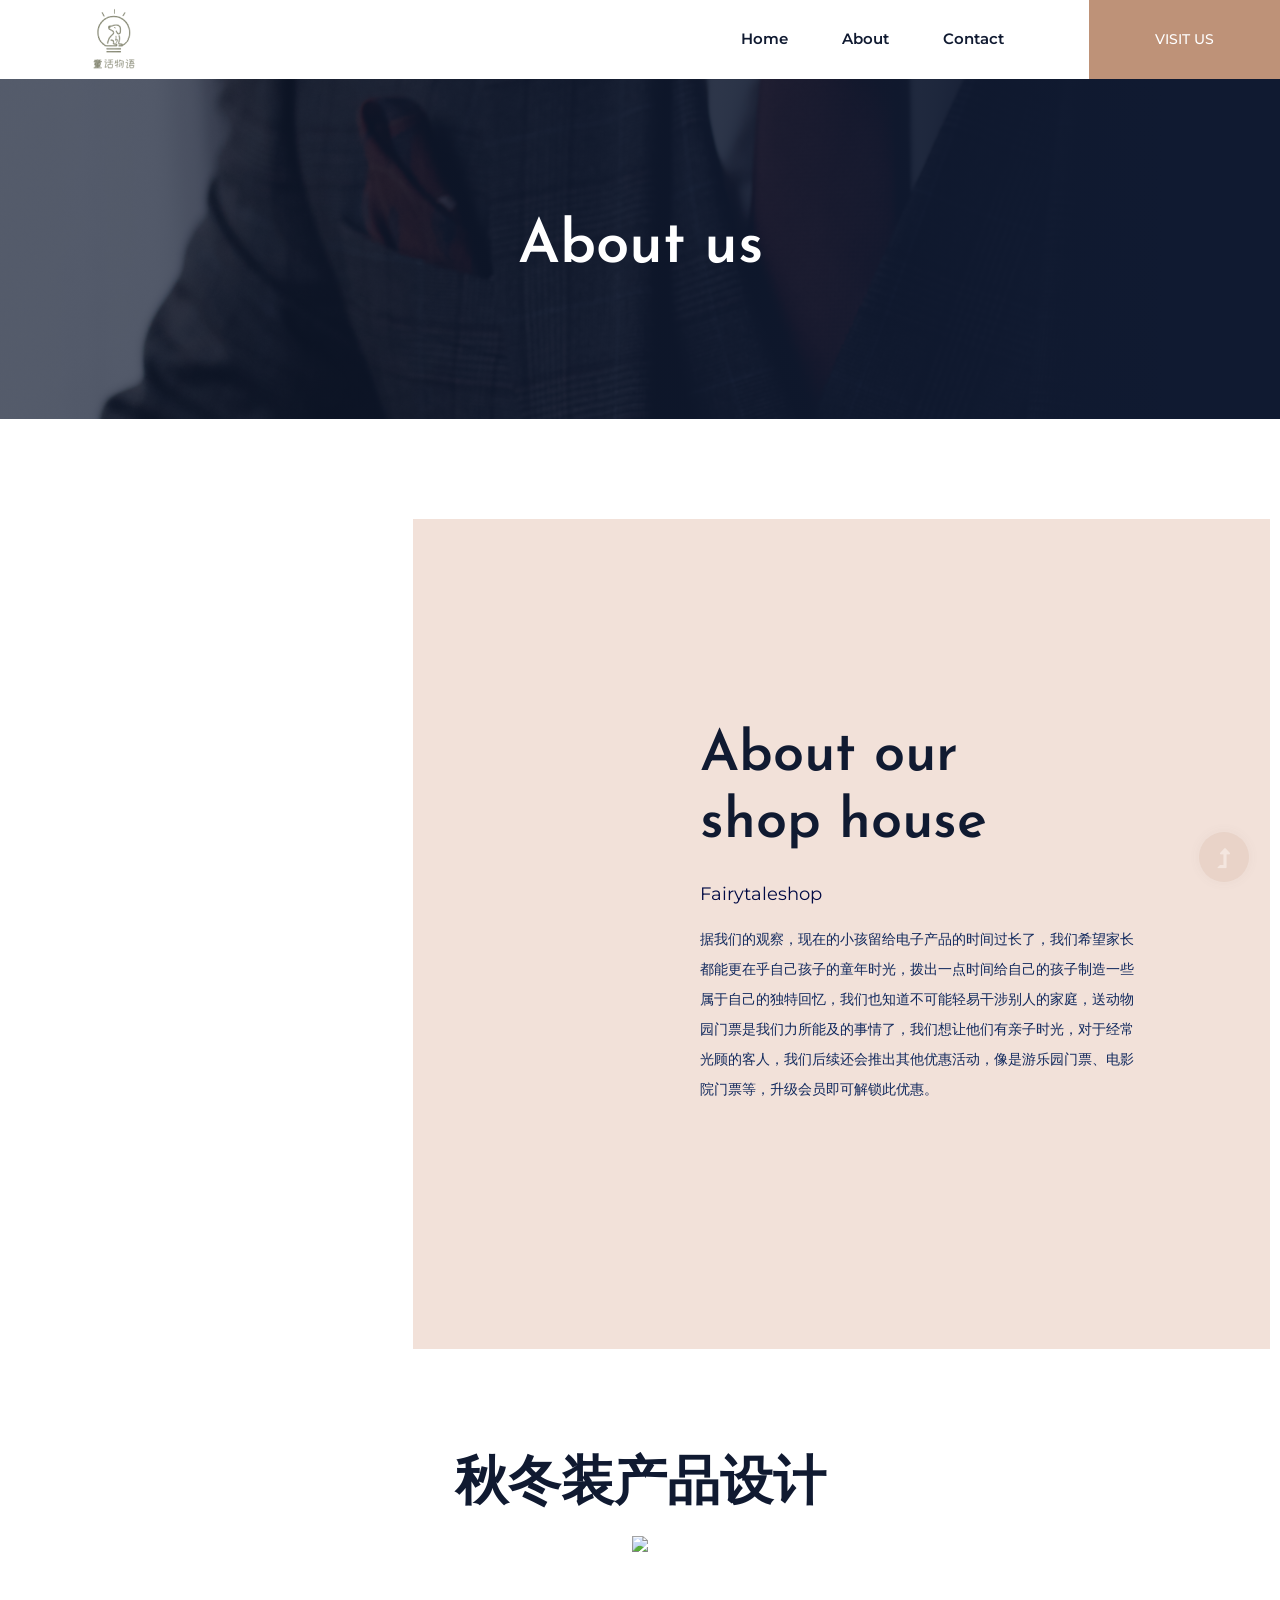
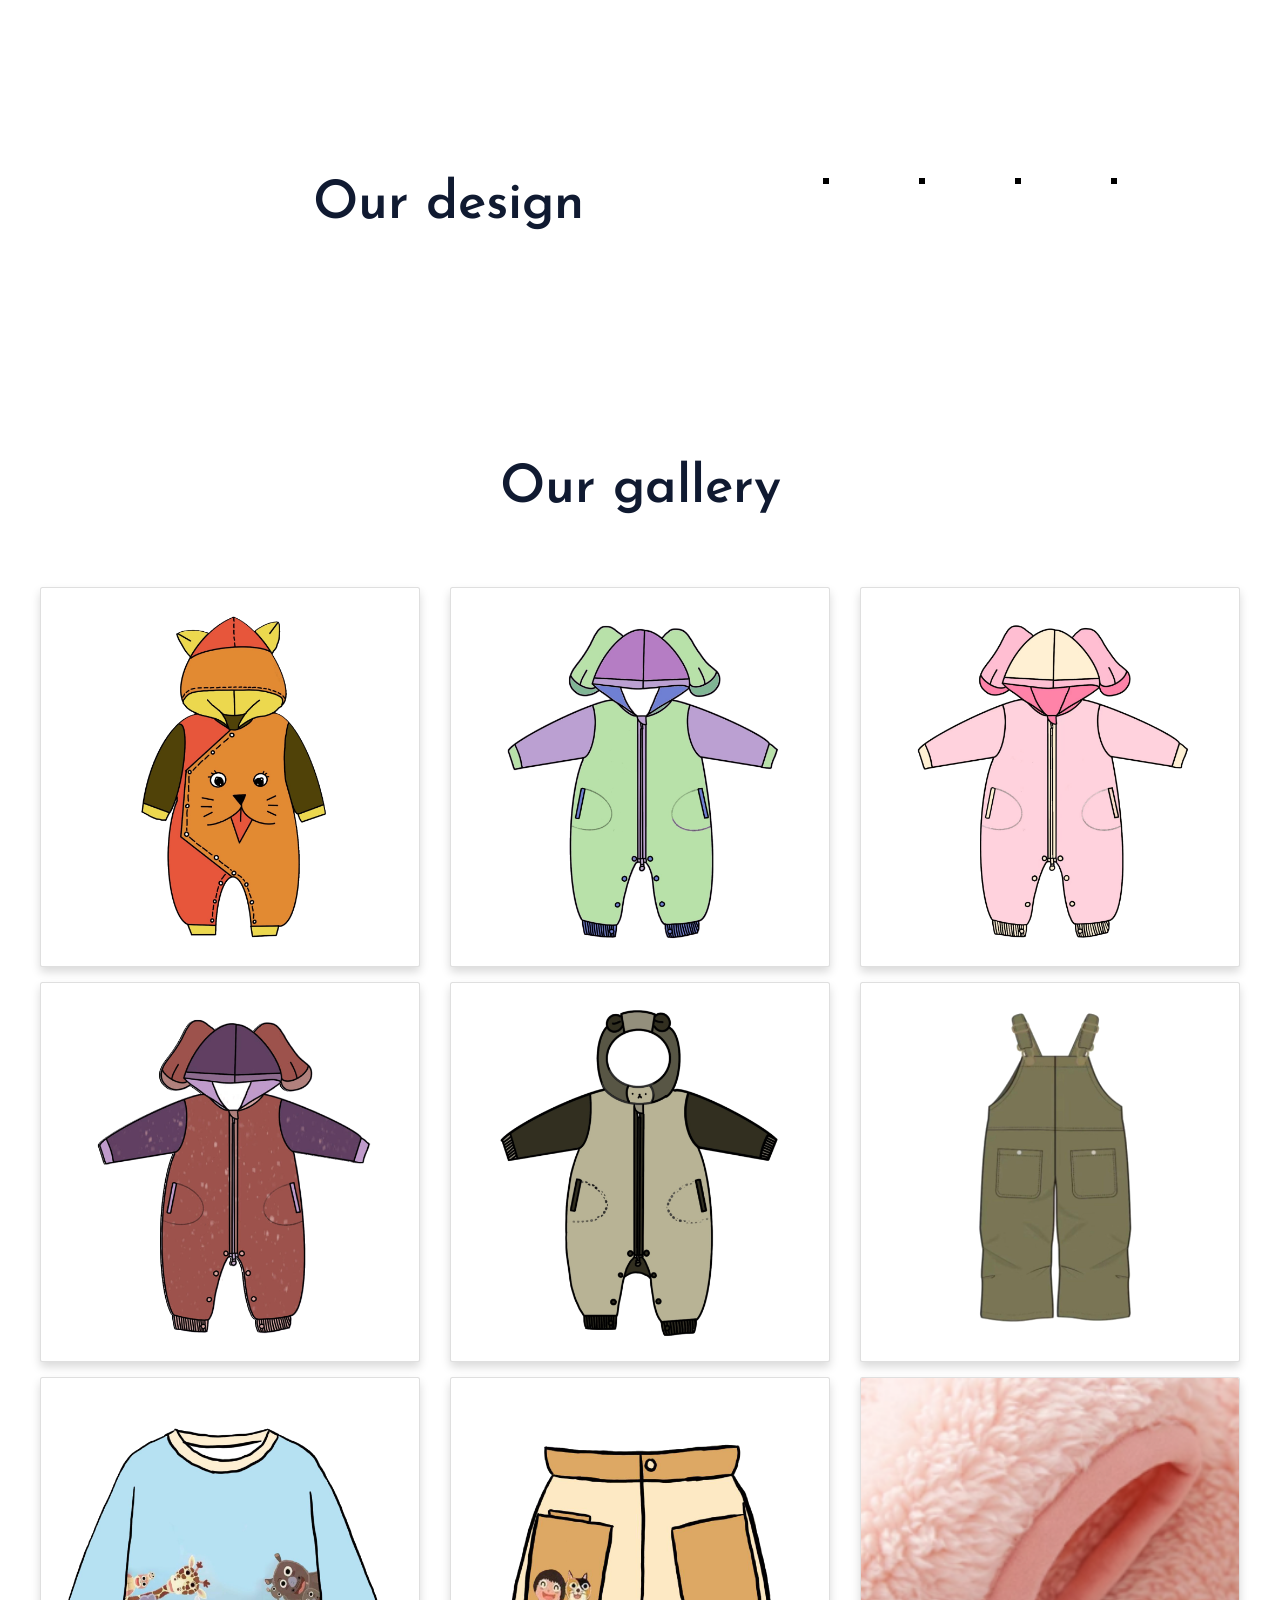
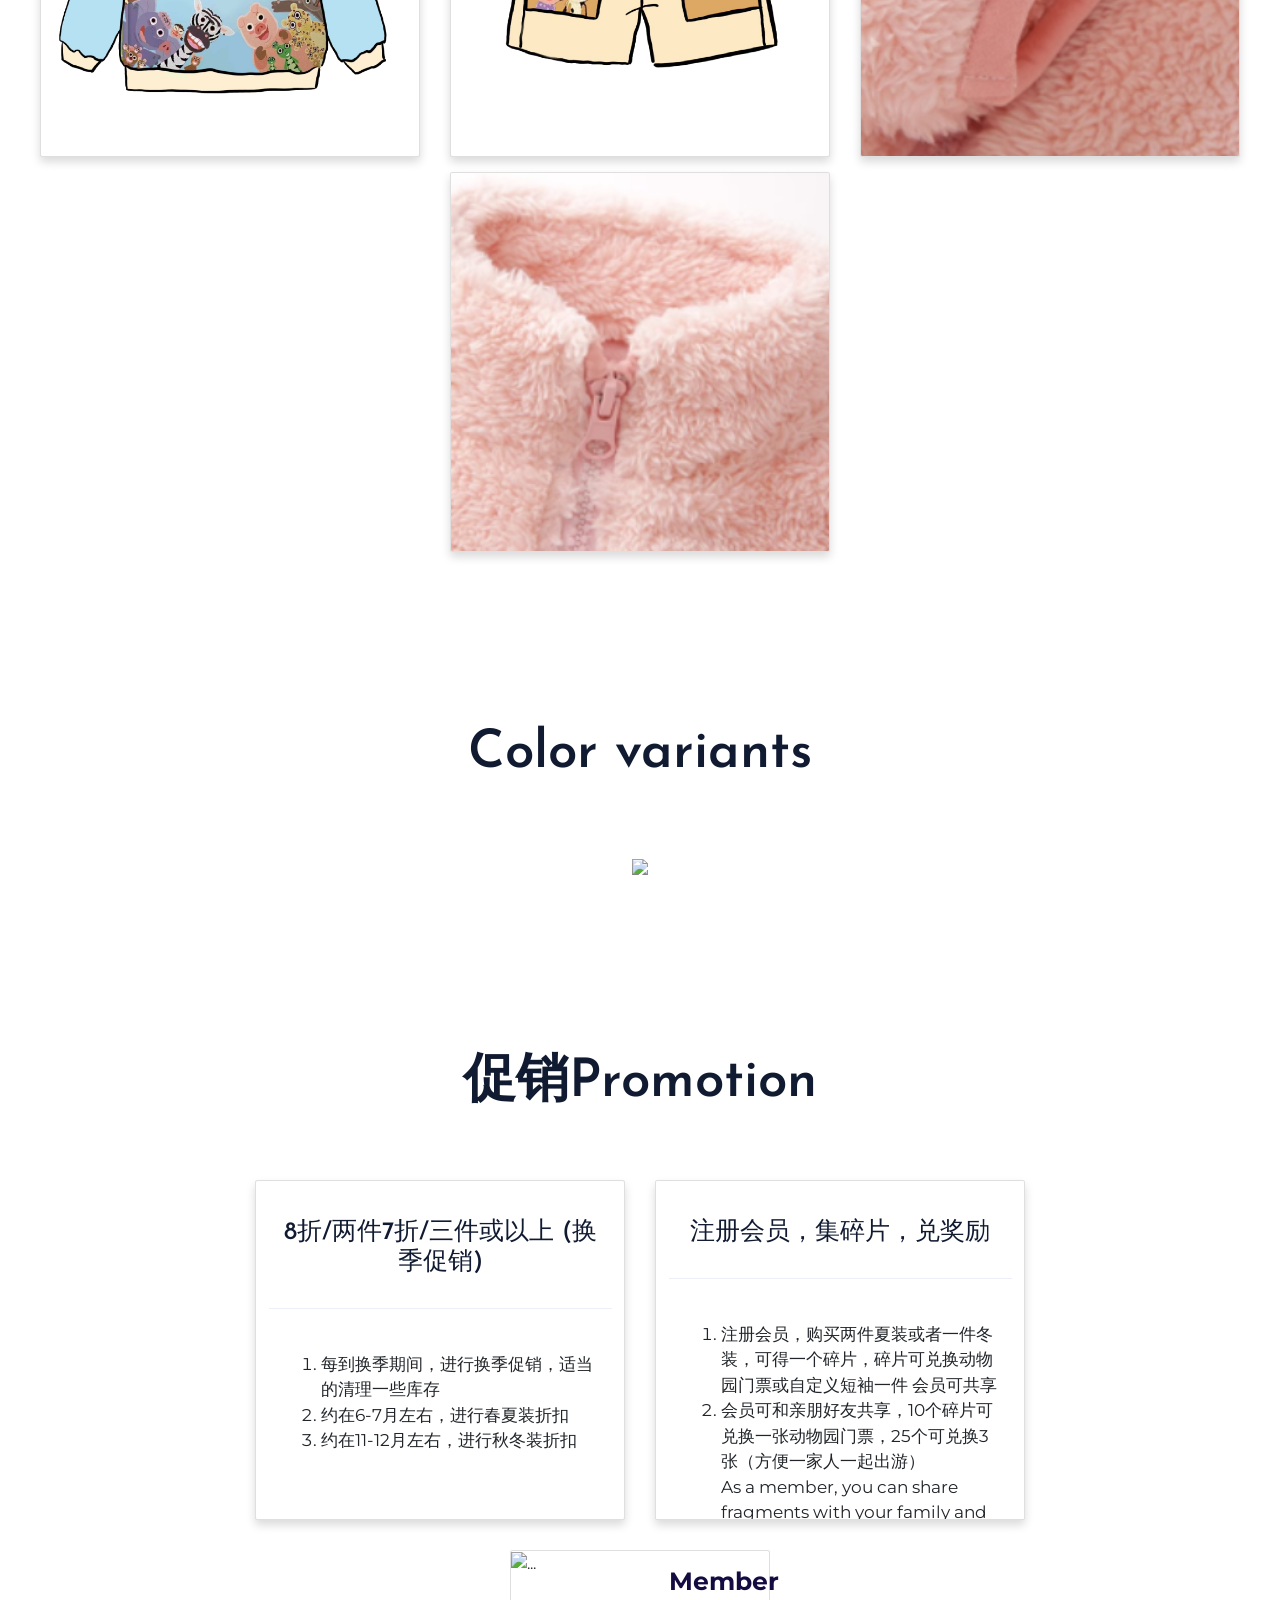
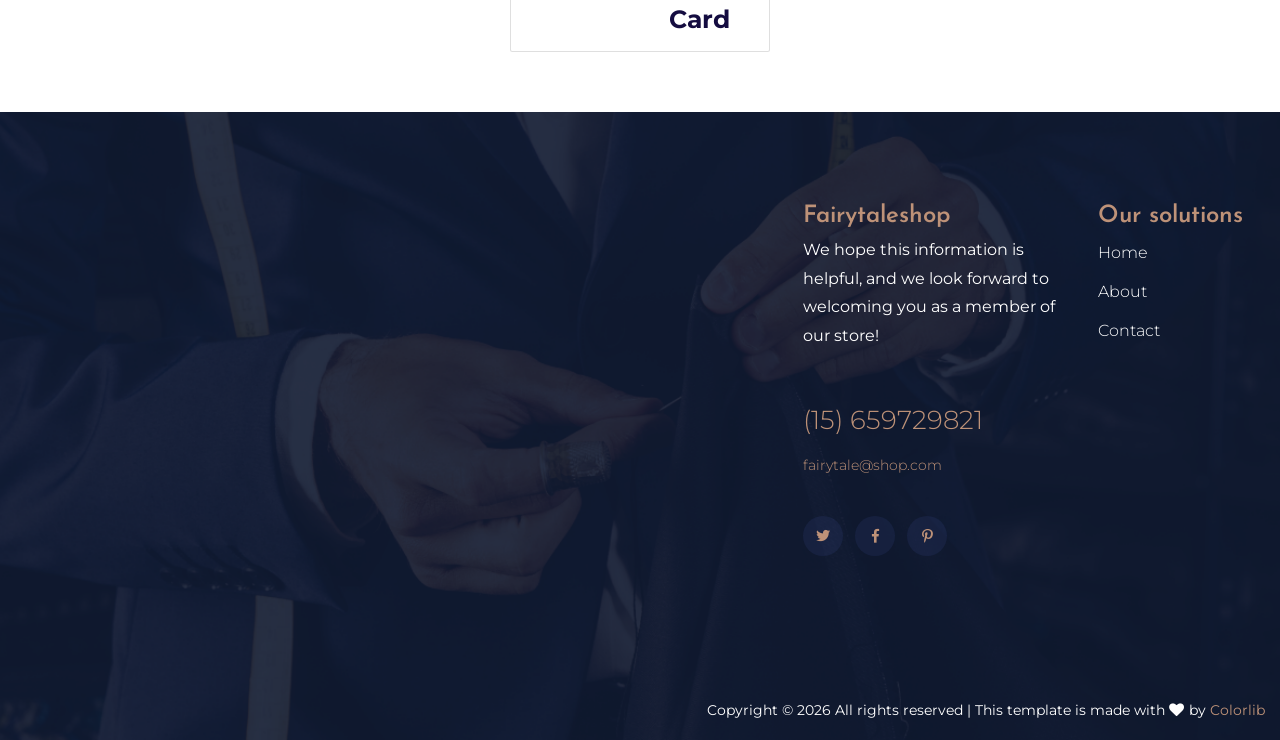
==== commit d20384bb: "Ganti nama toko" ====
--- a/about.html
+++ b/about.html
@@ -3,7 +3,7 @@
   <head>
     <meta charset="utf-8" />
     <meta http-equiv="x-ua-compatible" content="ie=edge" />
-    <title>童话物语</title>
+    <title>Fairytaleshop</title>
     <meta name="description" content="" />
     <meta name="viewport" content="width=device-width, initial-scale=1" />
     <link rel="manifest" href="site.webmanifest" />
@@ -127,7 +127,7 @@
         <!-- left Contents -->
         <div class="tailor-details">
           <h2>About our<br />shop house</h2>
-          <p class="pera-top">童话物语 Shop</p>
+          <p class="pera-top">Fairytaleshop</p>
           <p class="pera-bottom">
             据我们的观察，现在的小孩留给电子产品的时间过长了，我们希望家长都能更在乎自己孩子的童年时光，拨出一点时间给自己的孩子制造一些属于自己的独特回忆，我们也知道不可能轻易干涉别人的家庭，送动物园门票是我们力所能及的事情了，我们想让他们有亲子时光，对于经常光顾的客人，我们后续还会推出其他优惠活动，像是游乐园门票、电影院门票等，升级会员即可解锁此优惠。
           </p>
@@ -871,7 +871,7 @@
                           font-weight: 600;
                         "
                       >
-                        童话物语 Shop
+                        Fairytaleshop
                       </h4>
                       <!-- <img src="assets/img/logo/logoApp.png" alt=""
                         /> -->
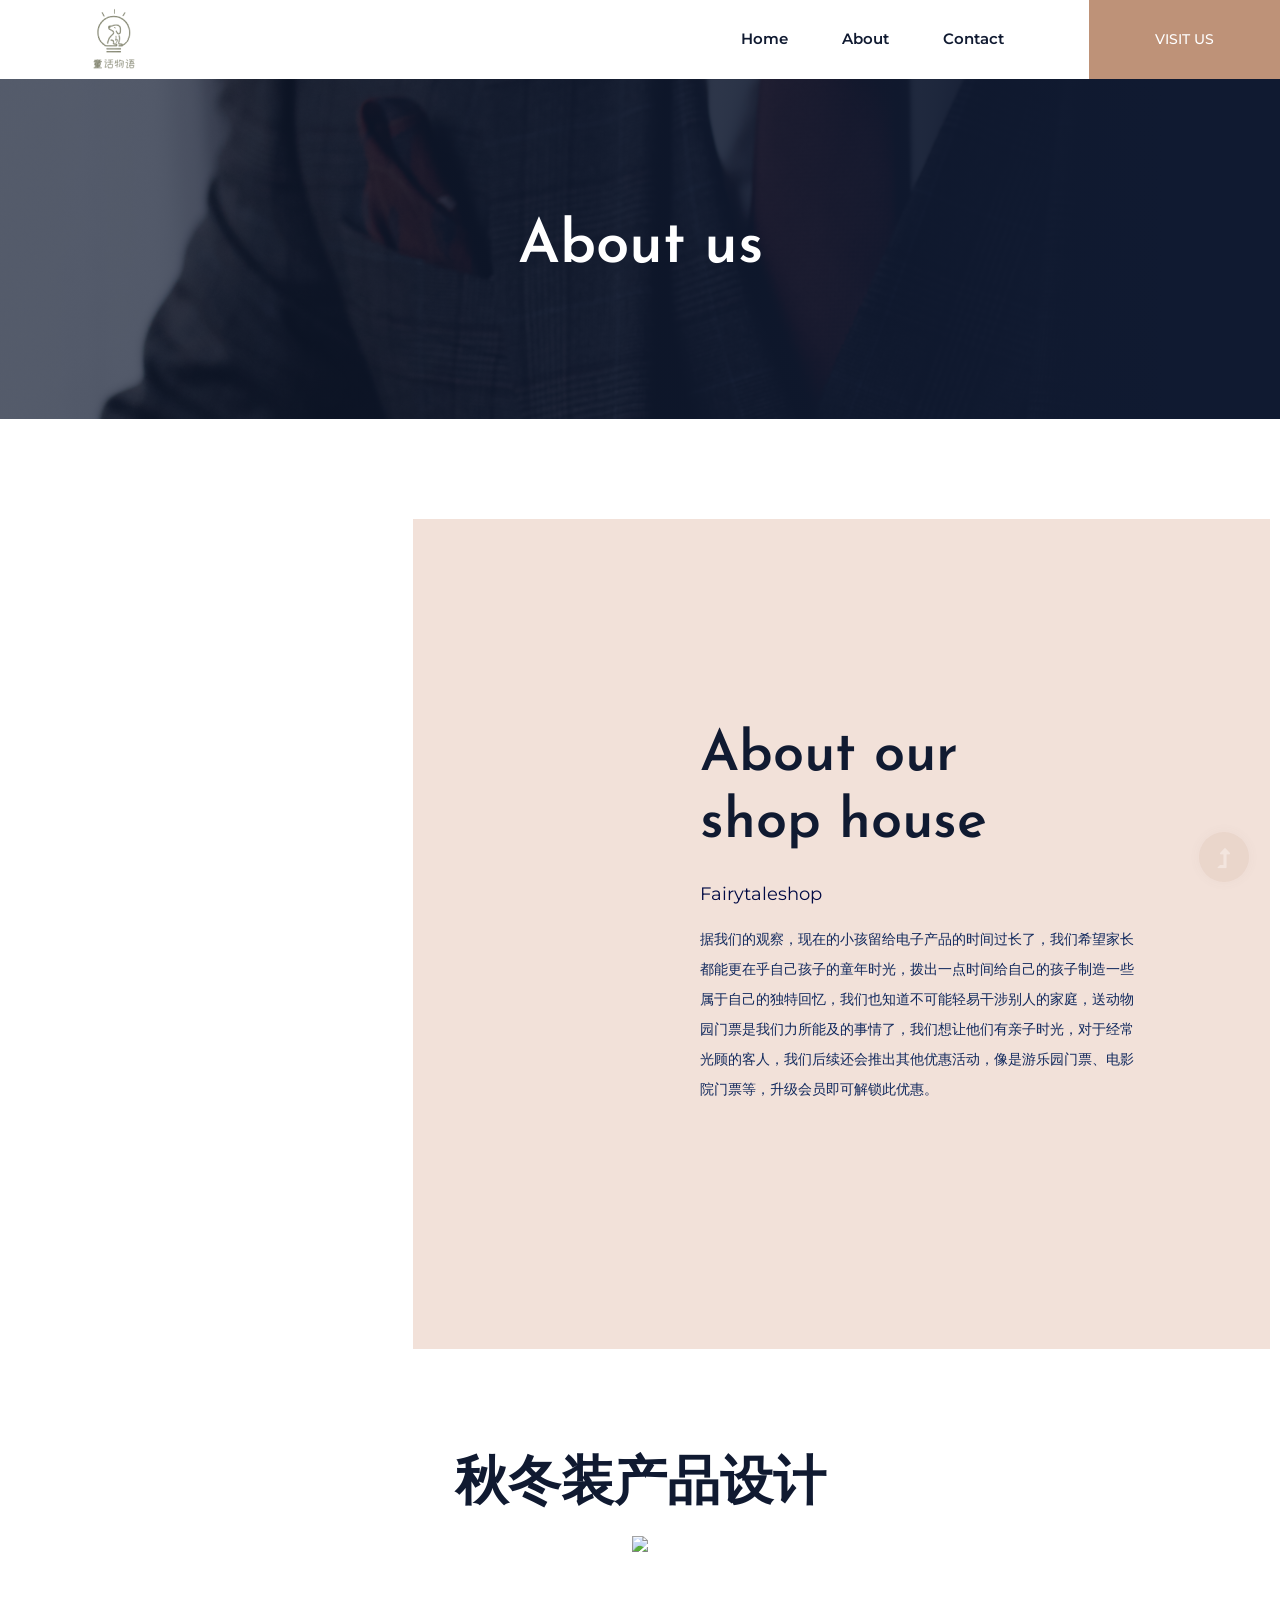
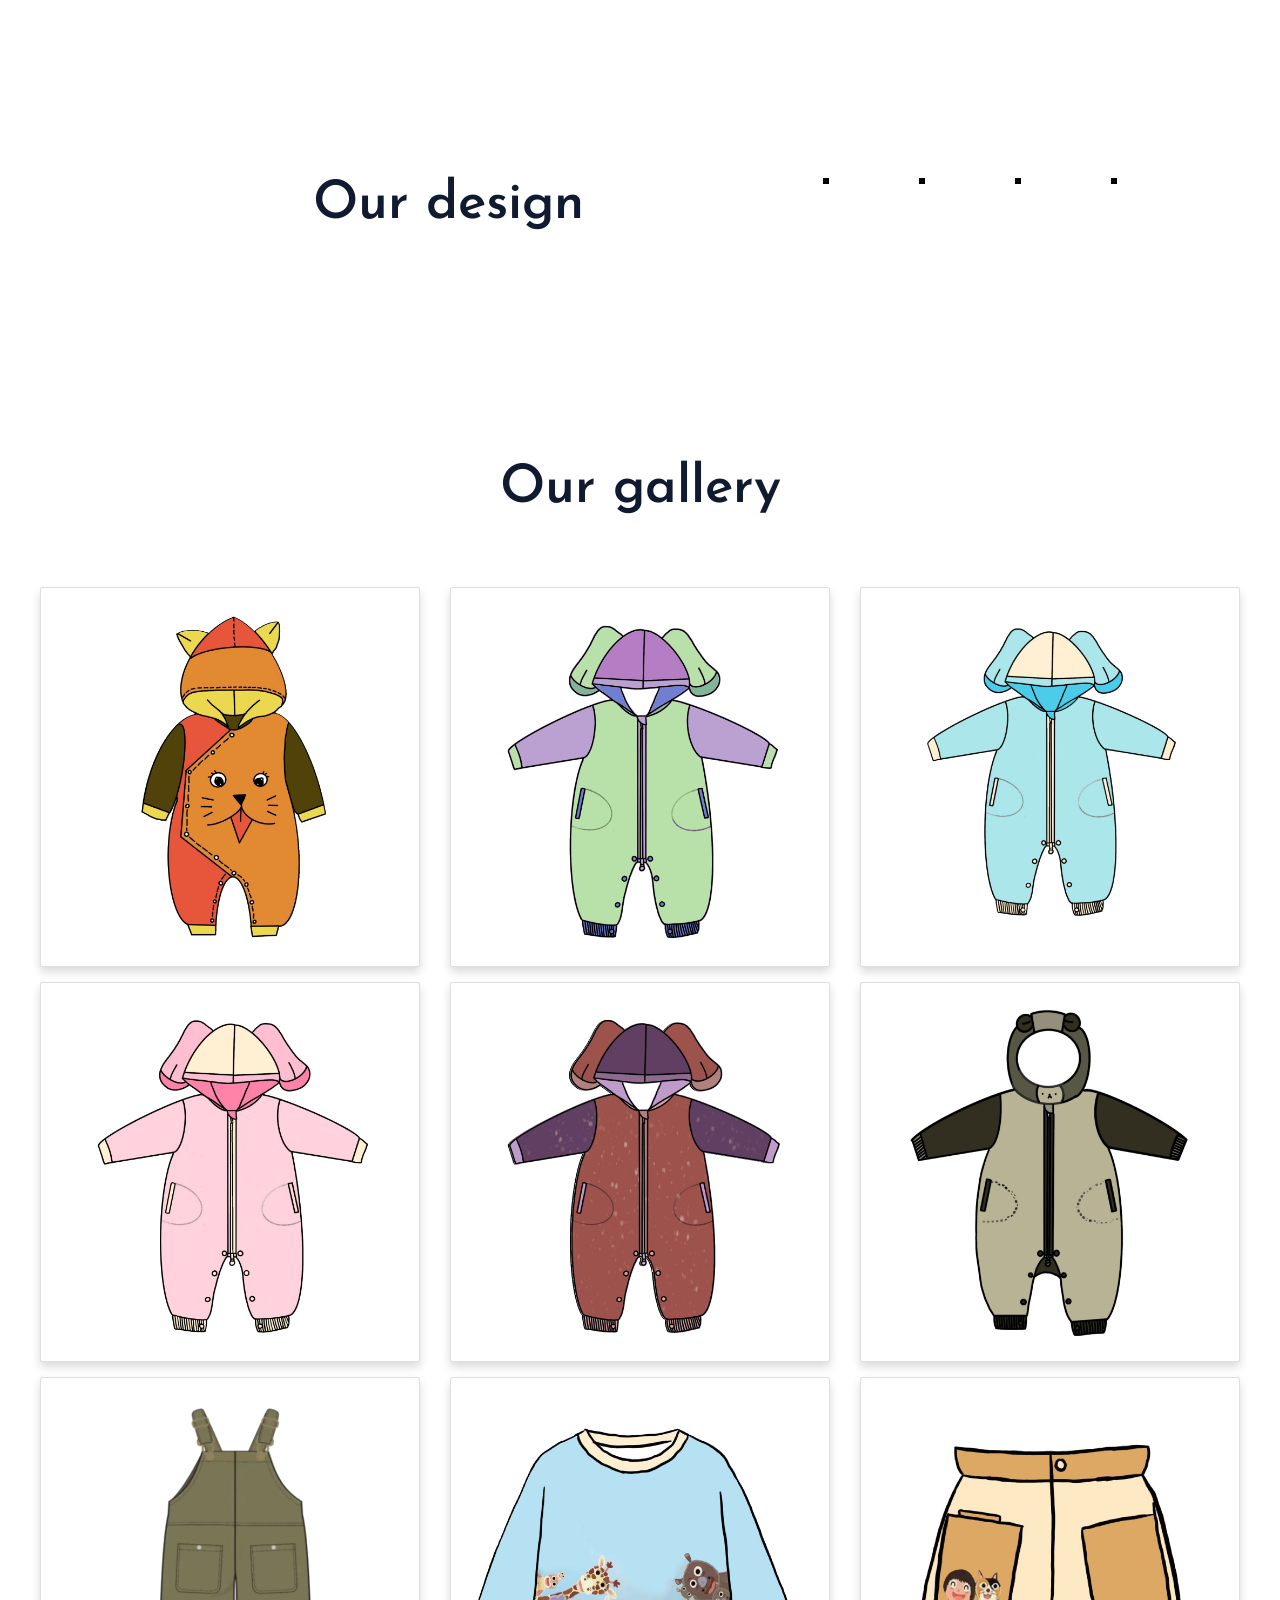
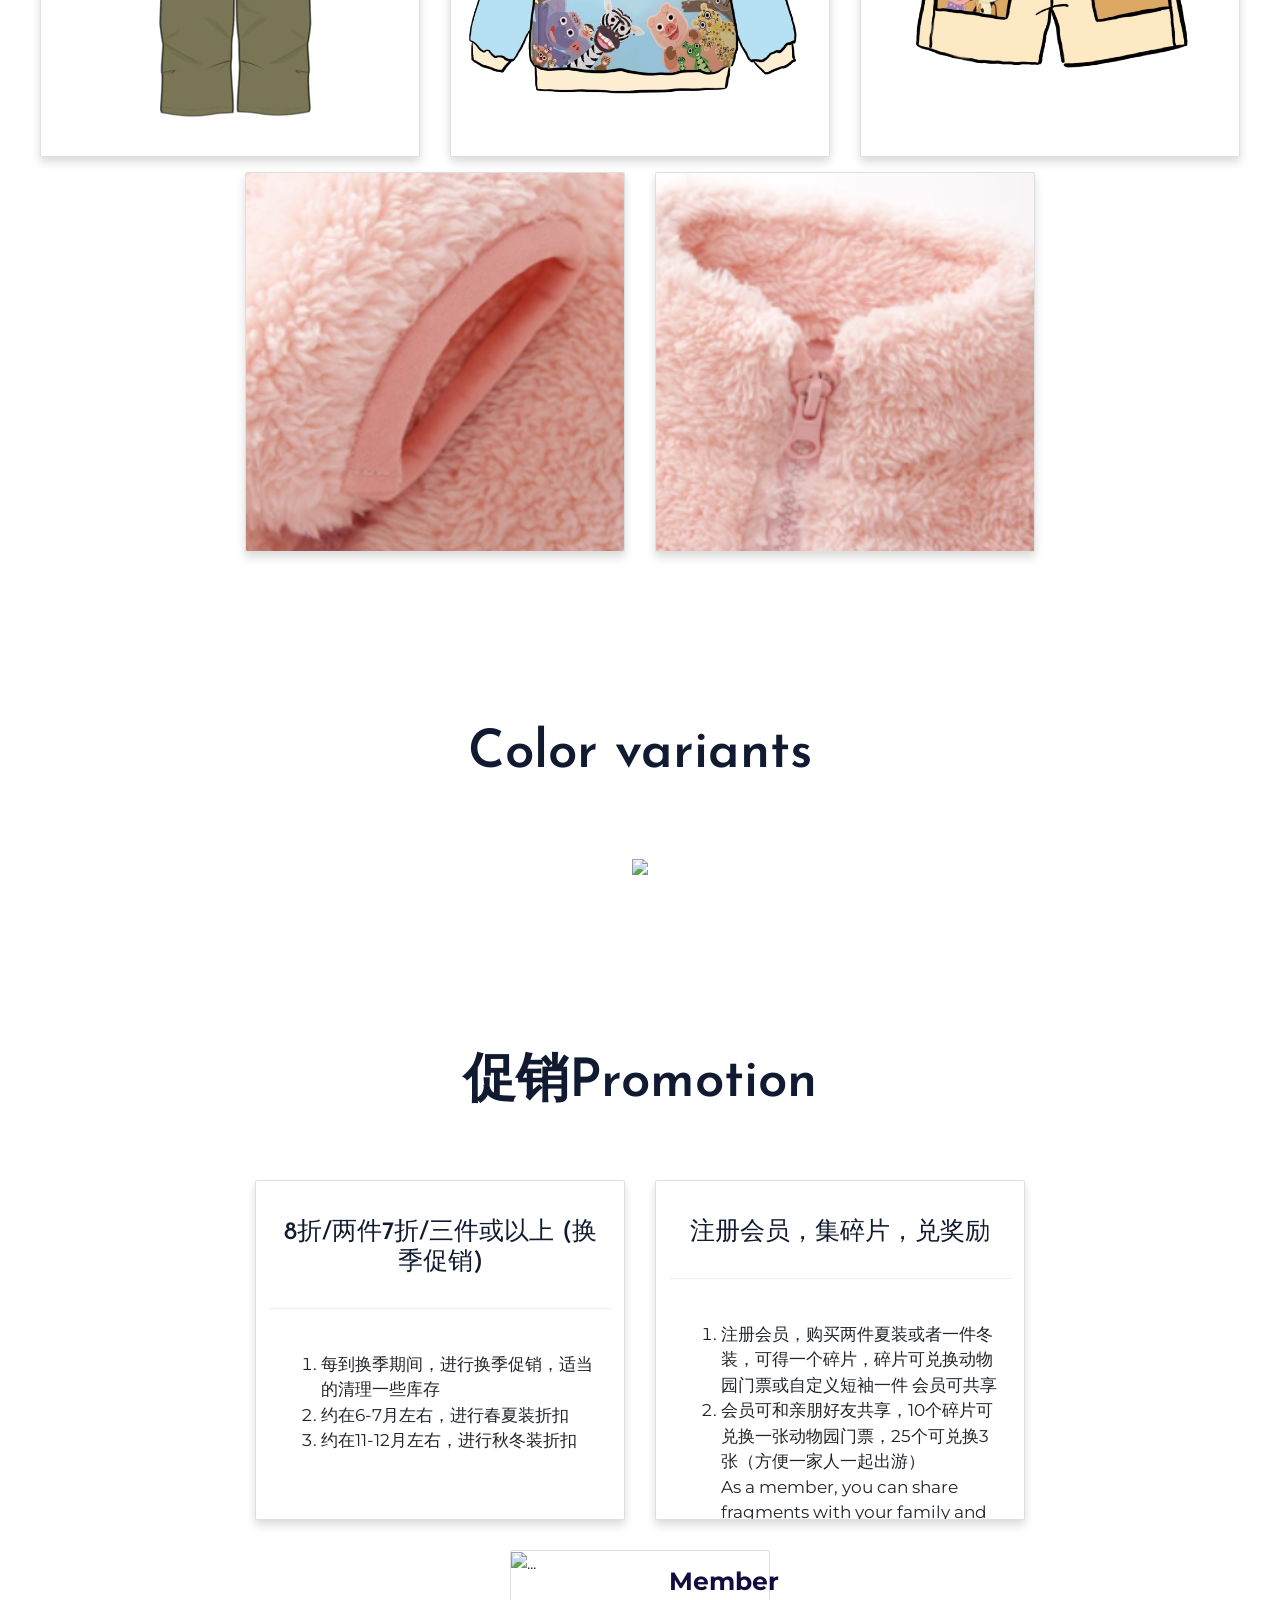
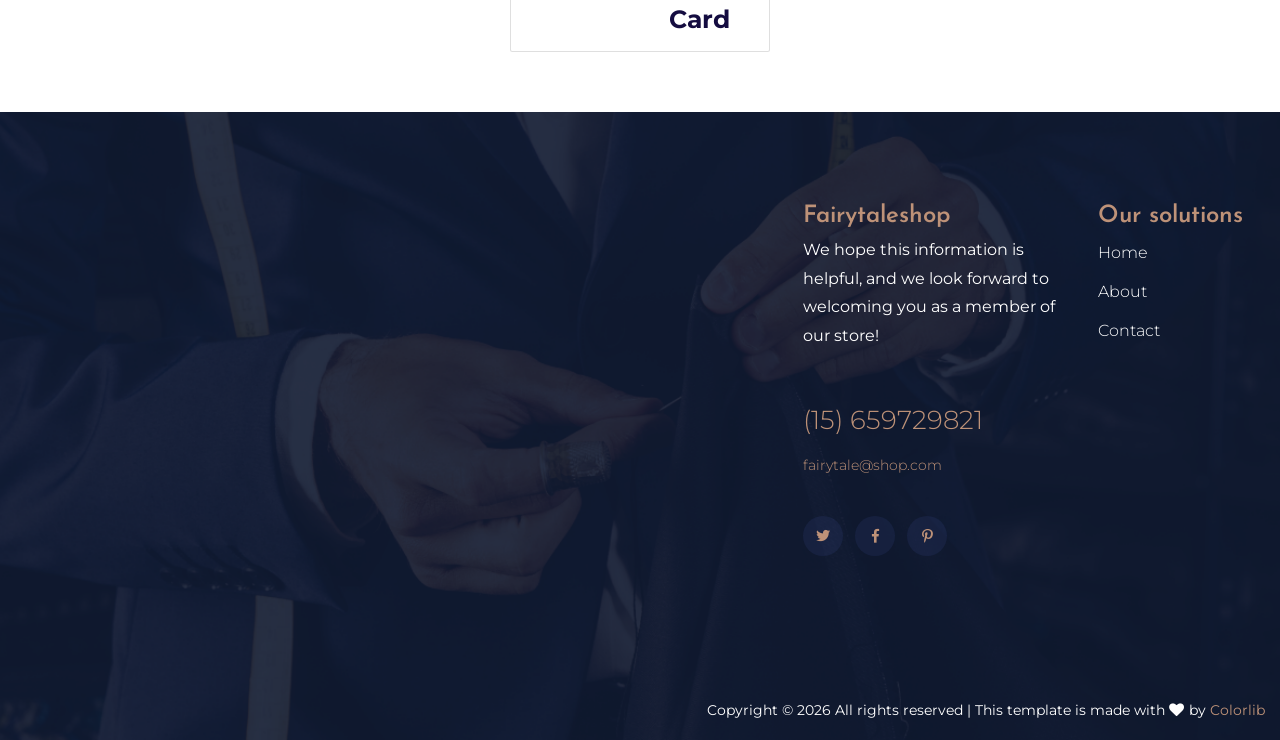
==== commit 18031846: "biruimage" ====
--- a/about.html
+++ b/about.html
@@ -426,6 +426,23 @@
                     srcset="./assets/img/gallery/momxhTL.png 640w,
                     ./assets/img/gallery/momxhTL.png 1280w"
                     src="./assets/img/gallery/momxhTL.png"
+                  />
+                  </div>
+                </div>
+                <div class="col-md-4 col-sm-12">
+                  <div
+                    class="card shadow mb-4 lightbox"
+                    data-toggle="modal"
+                    data-target="#modal"
+                    data-index="2"
+                  >
+                    <!-- https://unsplash.com/photos/NeCNxRwobes by @roland_loesslein -->
+                    <!-- prettier-ignore -->
+                    <img
+                    class="card-img-top card-img-bottom img-fluid"
+                    srcset="./assets/img/gallery/TUCKSa.png 640w,
+                    ./assets/img/gallery/TUCKSa.png 1280w"
+                    src="./assets/img/gallery/TUCKSa.png"
                   />
                   </div>
                 </div>
